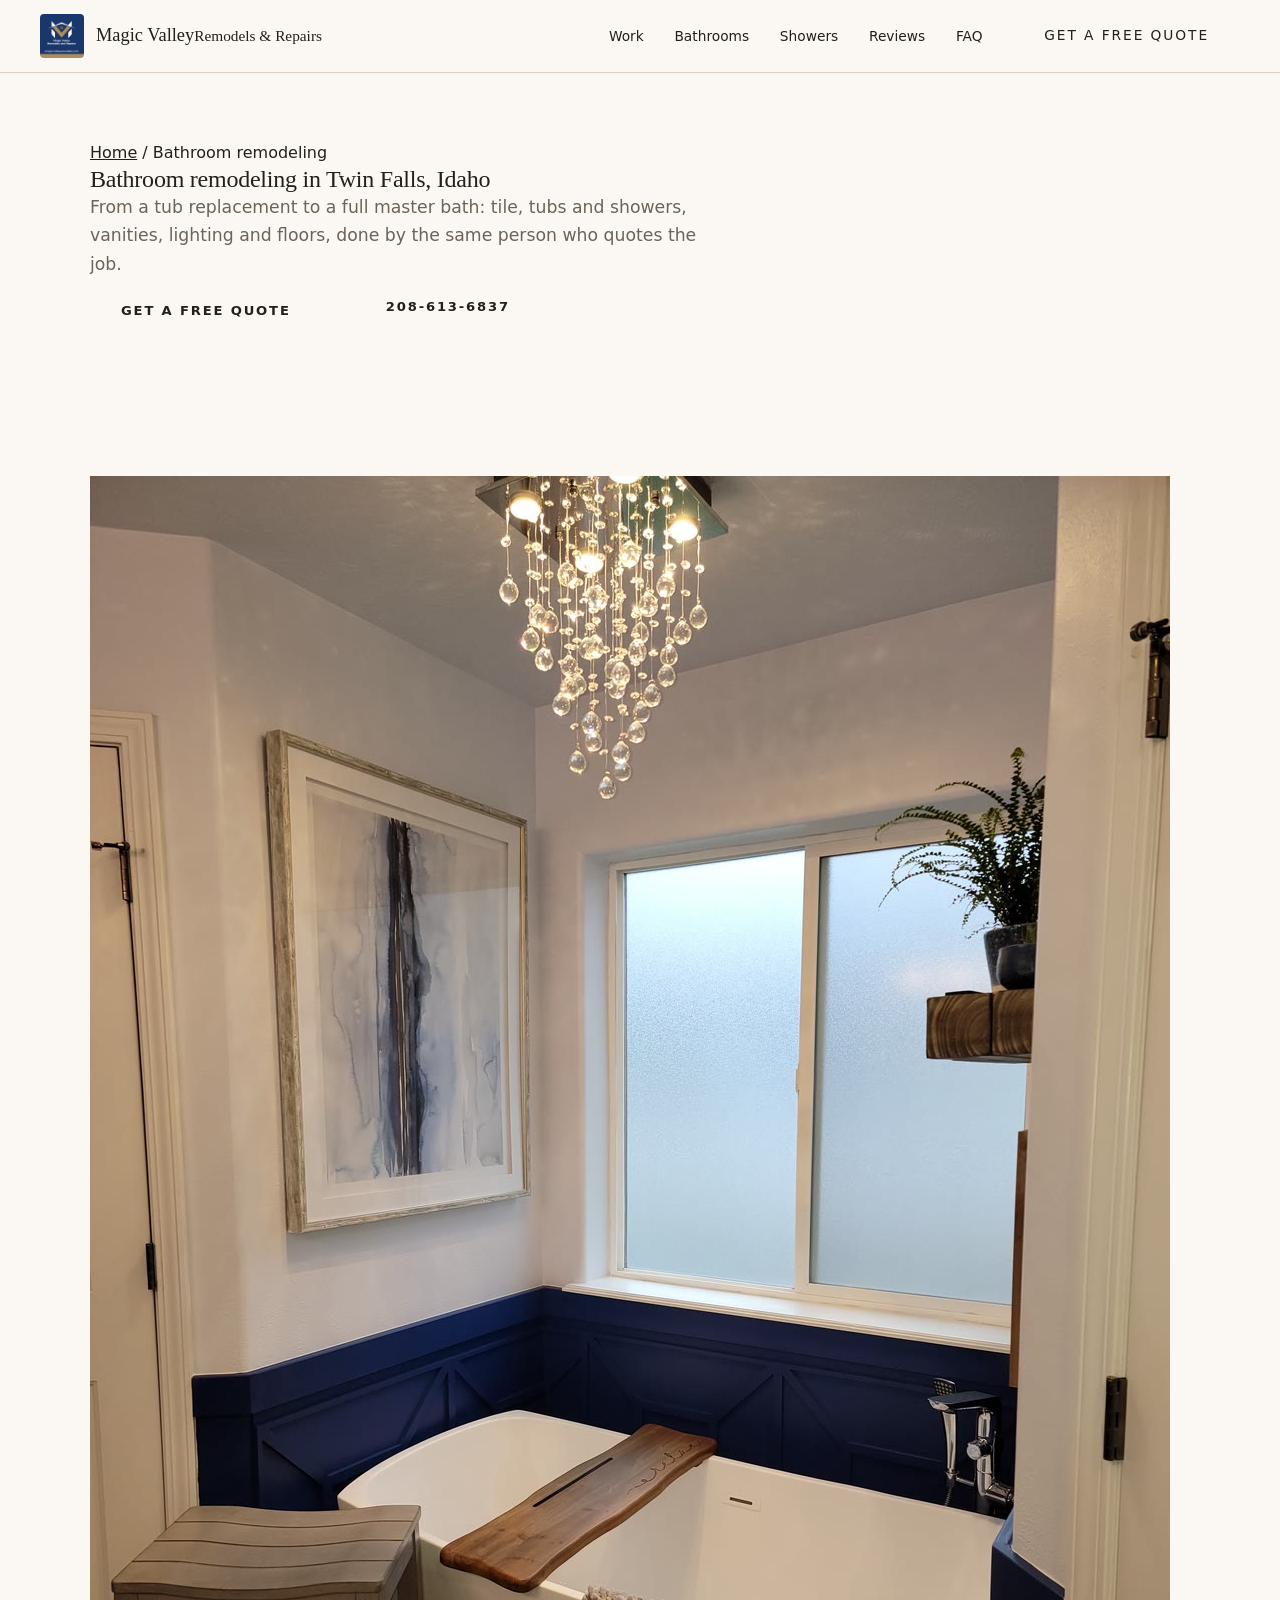
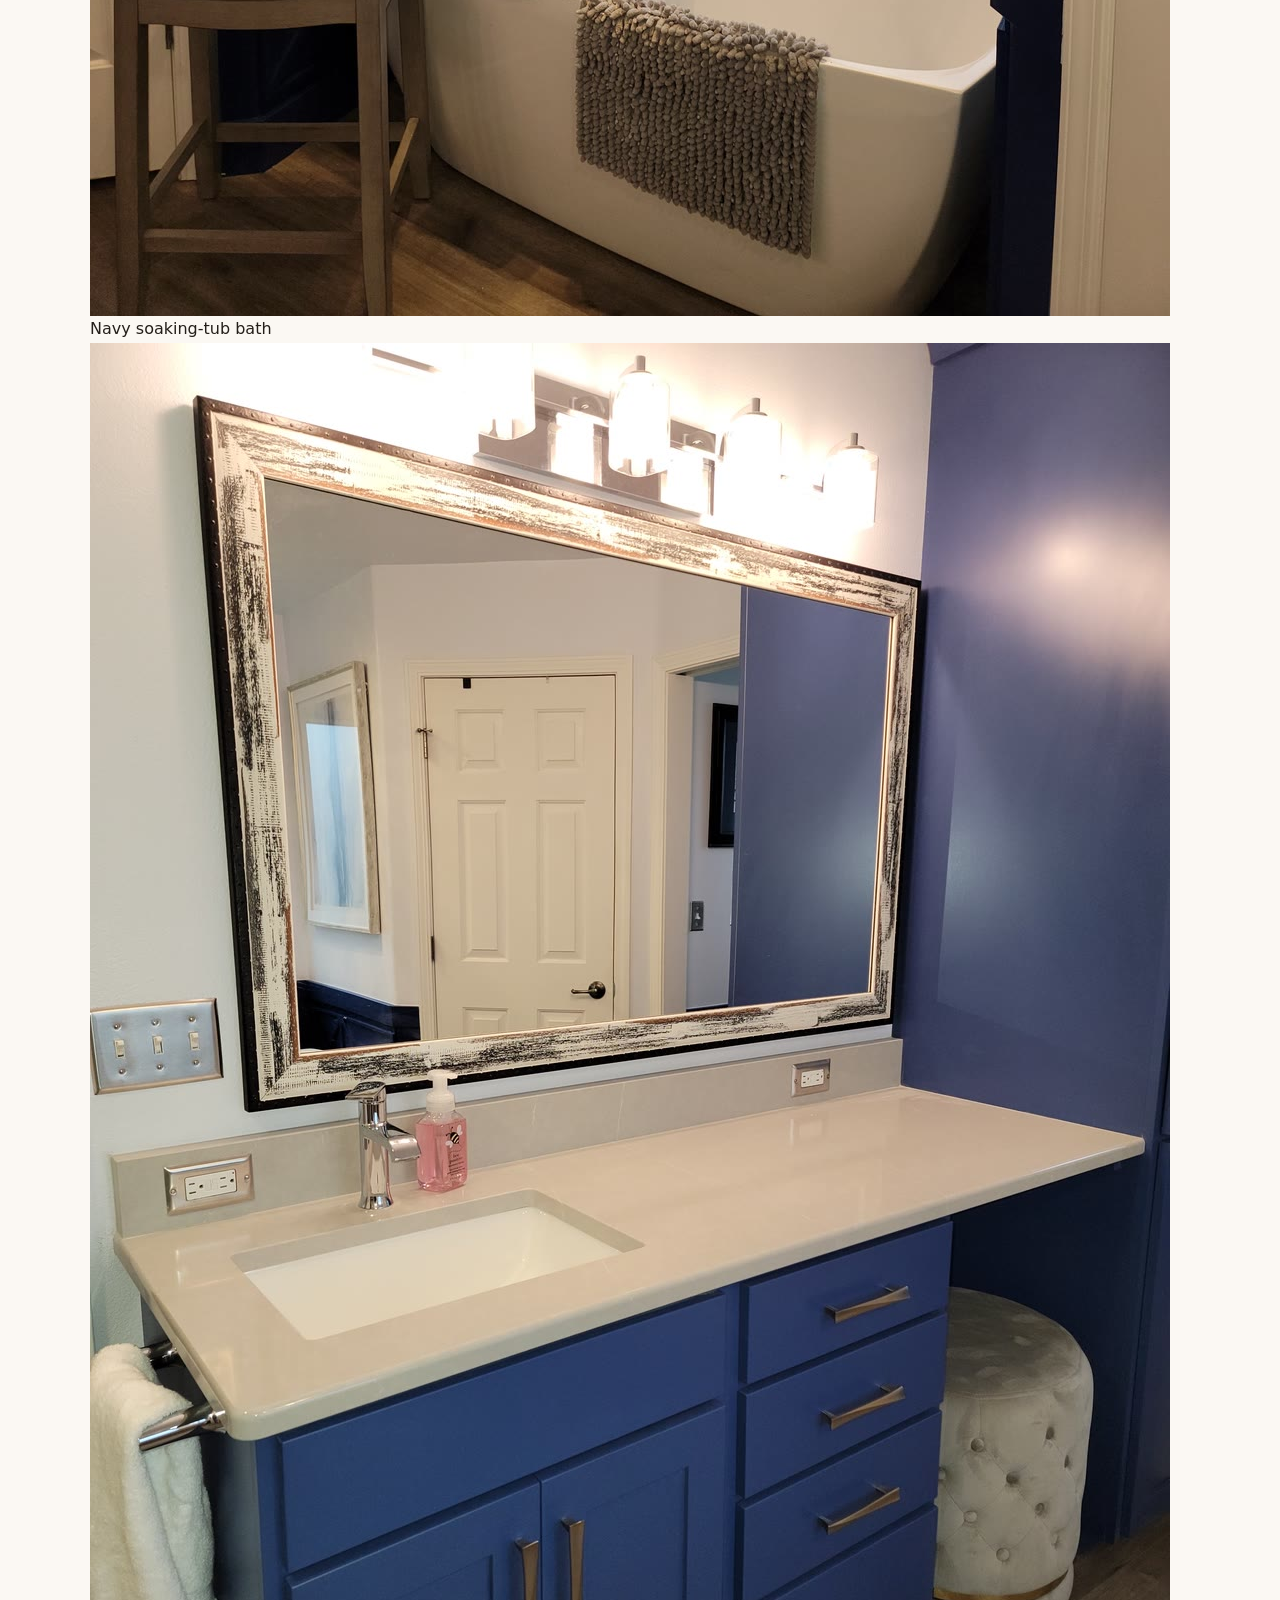
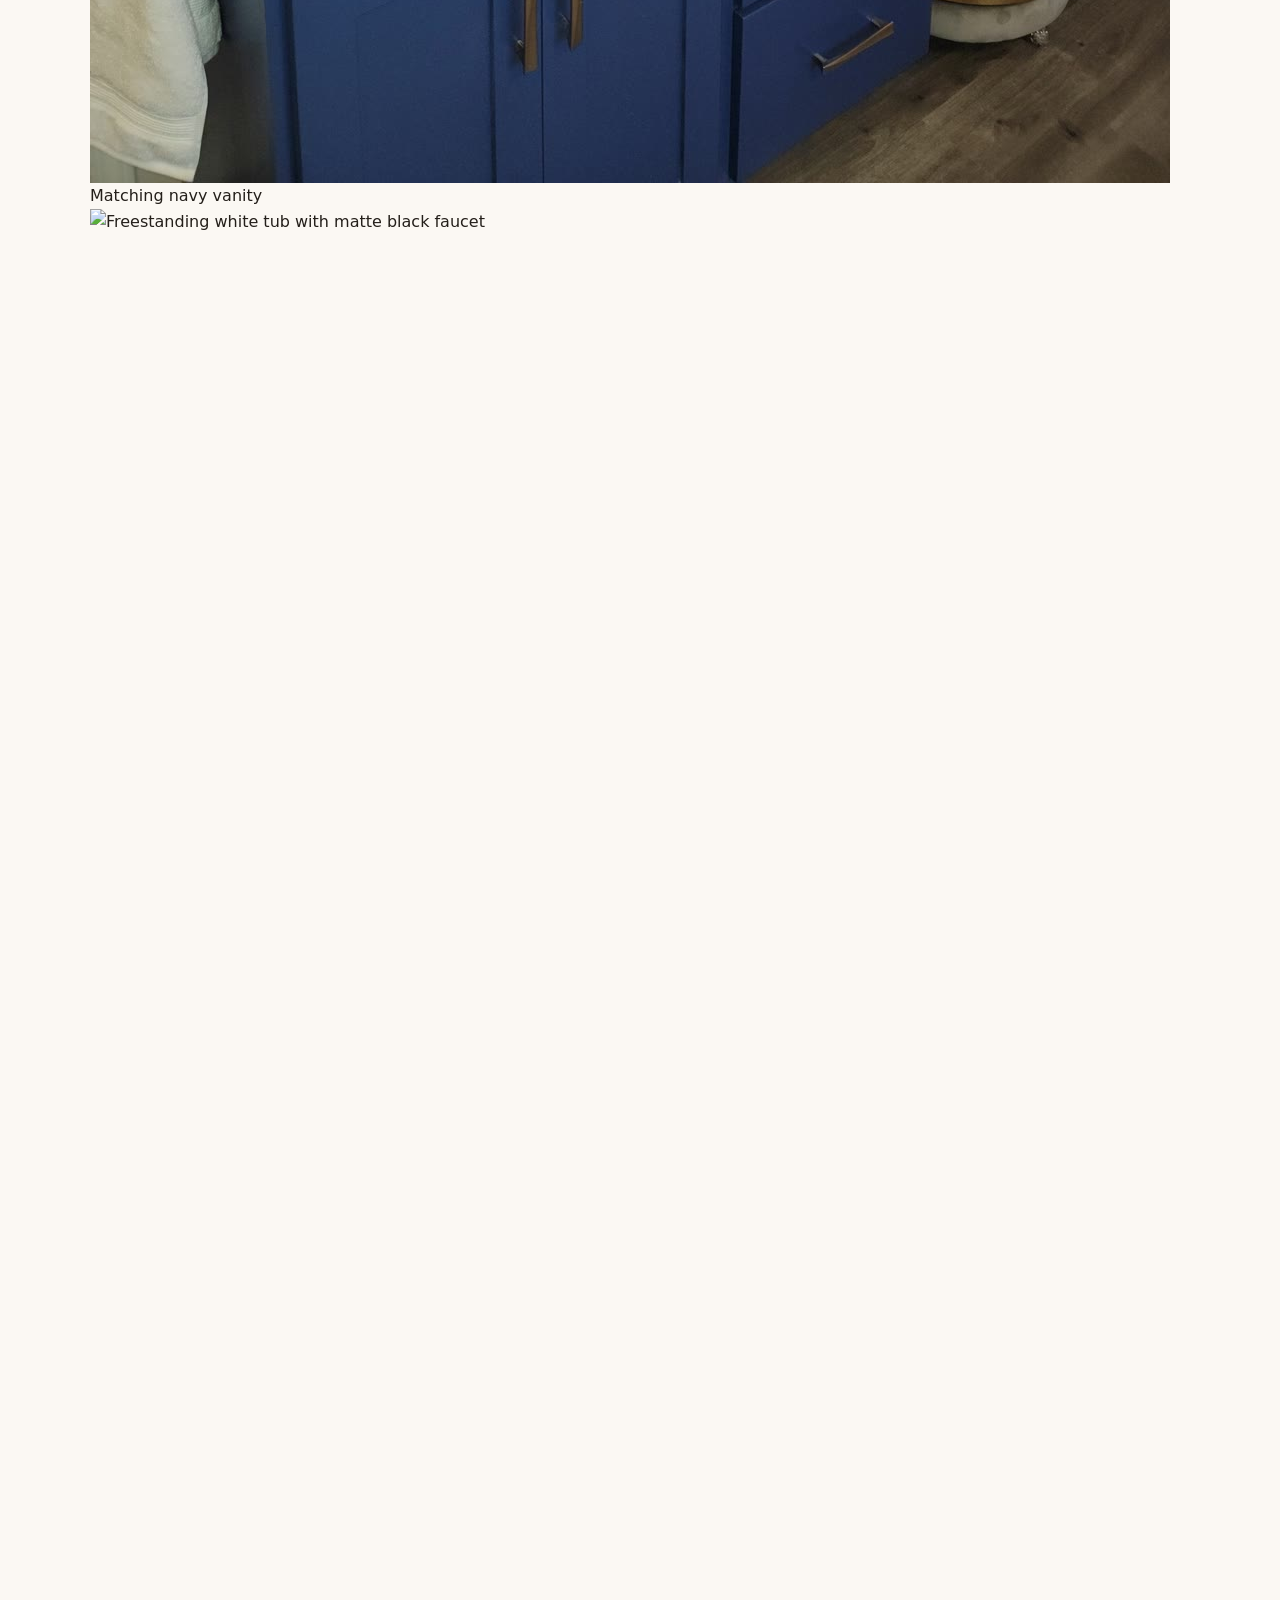
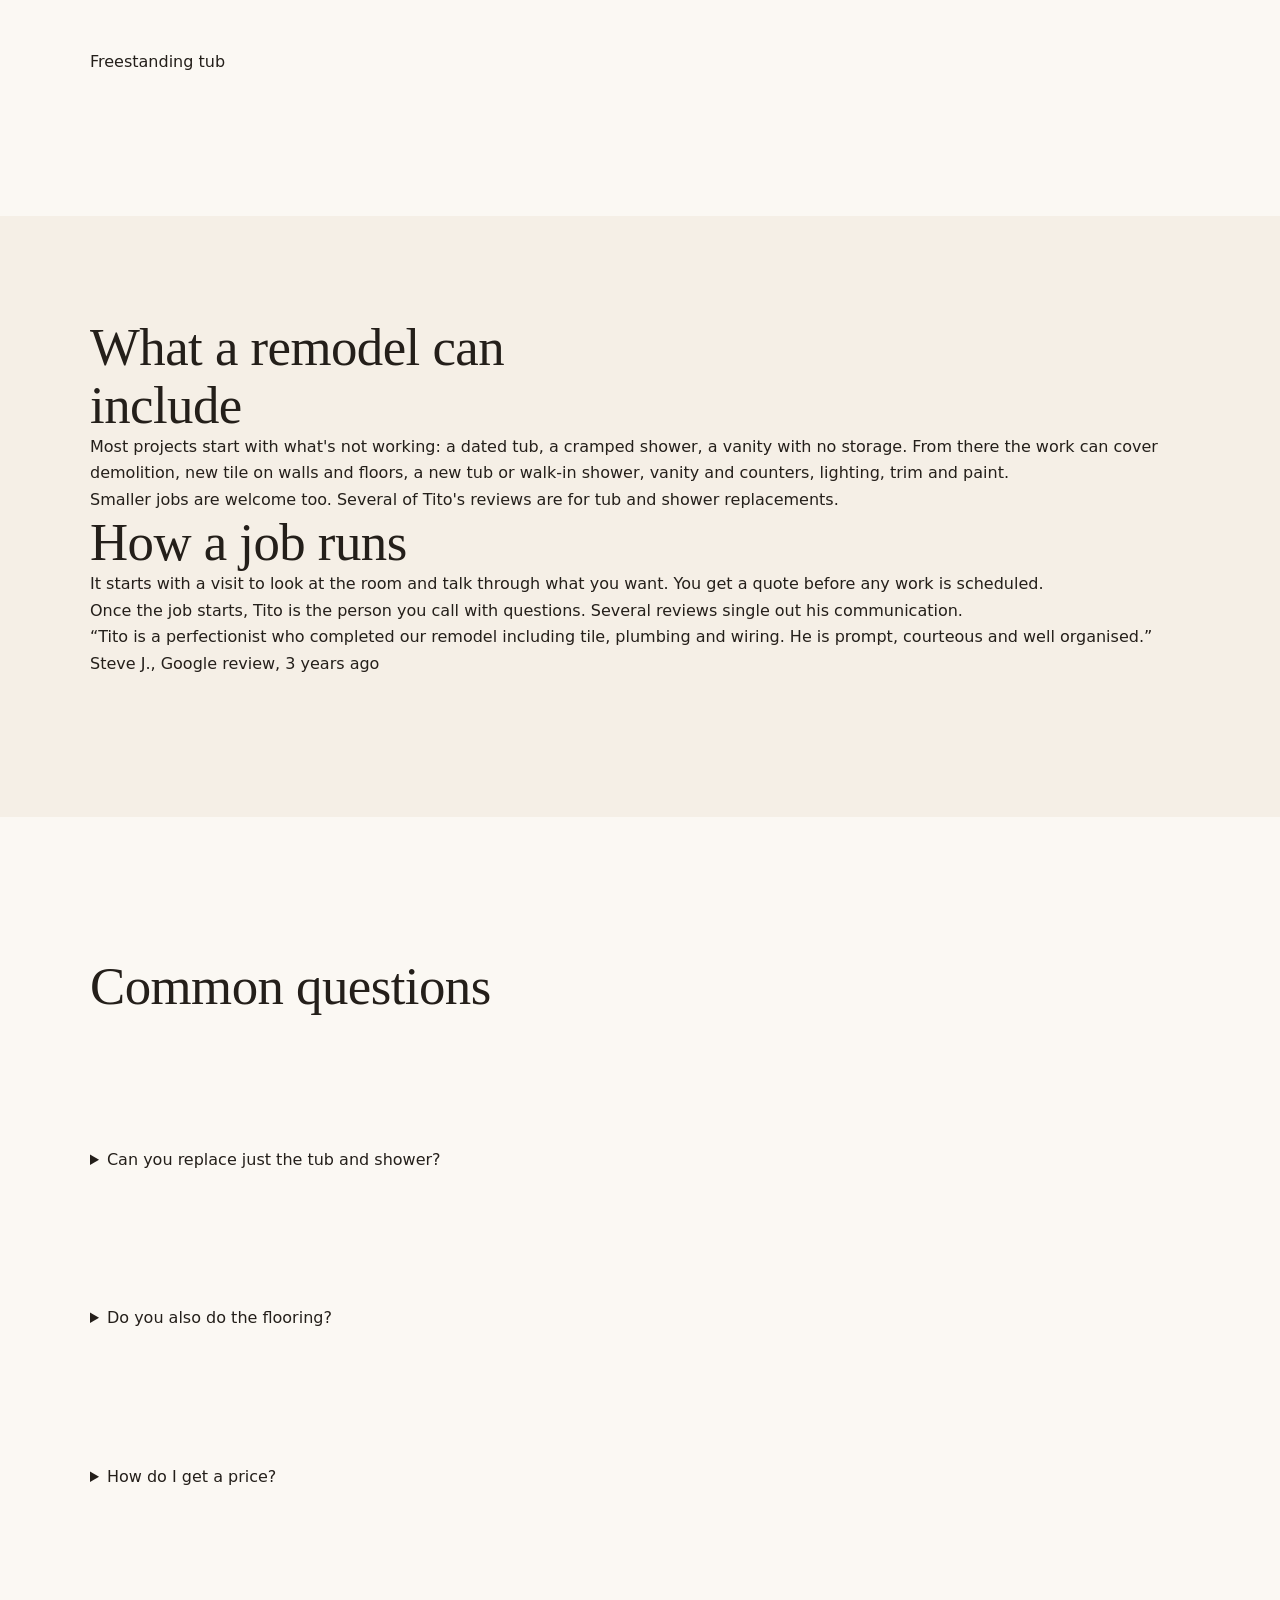
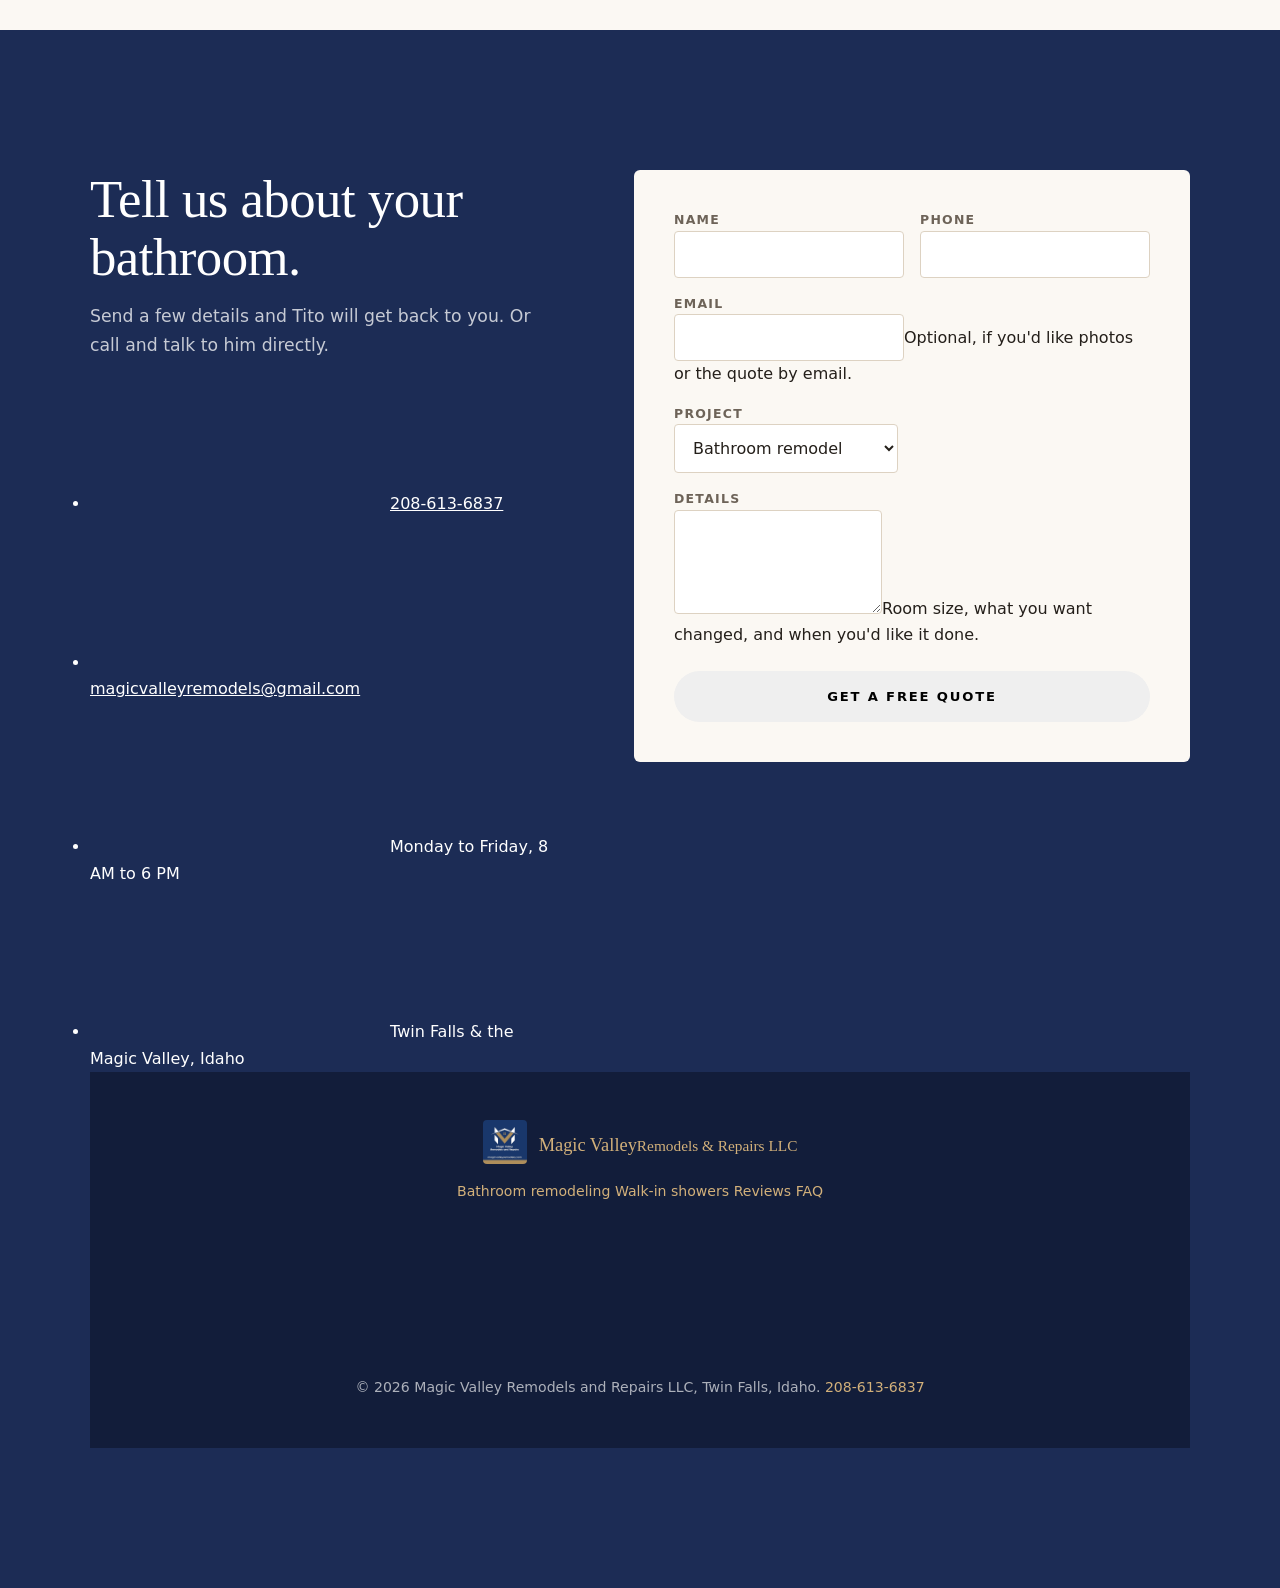
==== bathroom-remodeling/index.html @ cd4f1c37 "Redesign: Archivo type, navy palette, reviews, FAQ, service pages, local SEO: bathroom-remodeling/in" ====
<!DOCTYPE html>
<html lang="en">
<head>
  <meta charset="UTF-8">
  <meta name="viewport" content="width=device-width, initial-scale=1.0">
  <title>Bathroom Remodeling in Twin Falls, ID | Magic Valley Remodels</title>
  <meta name="description" content="Full bathroom remodels and tub-to-shower replacements in Twin Falls and the Magic Valley by Tito Herrera, remodeling since 2003. 5.0 on Google. Free quotes: 208-613-6837.">
  <link rel="canonical" href="https://gcwebdesigner1-sudo.github.io/magic-valley-remodels/bathroom-remodeling/">
  <meta property="og:type" content="website">
  <meta property="og:site_name" content="Magic Valley Remodels &amp; Repairs">
  <meta property="og:title" content="Bathroom Remodeling in Twin Falls, ID | Magic Valley Remodels">
  <meta property="og:description" content="Full bathroom remodels and tub-to-shower replacements in Twin Falls and the Magic Valley by Tito Herrera, remodeling since 2003. 5.0 on Google. Free quotes: 208-613-6837.">
  <meta property="og:image" content="https://gcwebdesigner1-sudo.github.io/magic-valley-remodels/media/card-navy-tub.jpg">
  <meta property="og:url" content="https://gcwebdesigner1-sudo.github.io/magic-valley-remodels/bathroom-remodeling/">
  <meta name="twitter:card" content="summary_large_image">
  <meta name="theme-color" content="#141c33">
  <meta name="geo.region" content="US-ID">
  <meta name="geo.placename" content="Twin Falls">
  <link rel="icon" href="../images/logo.jpg">
  <link rel="preload" href="../fonts/archivo-latin.woff2" as="font" type="font/woff2" crossorigin>
  <link rel="stylesheet" href="../styles.css">
  <script type="application/ld+json">{"@context": "https://schema.org", "@type": "Service", "name": "Bathroom remodeling", "serviceType": "Bathroom remodeling and tub replacement", "url": "https://gcwebdesigner1-sudo.github.io/magic-valley-remodels/bathroom-remodeling/", "provider": {"@id": "https://gcwebdesigner1-sudo.github.io/magic-valley-remodels/#business"}, "areaServed": [{"@type": "City", "name": "Twin Falls, Idaho"}, {"@type": "AdministrativeArea", "name": "Magic Valley, Idaho"}], "image": "https://gcwebdesigner1-sudo.github.io/magic-valley-remodels/media/card-navy-tub.jpg"}</script>
  <script type="application/ld+json">{"@context": "https://schema.org", "@type": "BreadcrumbList", "itemListElement": [{"@type": "ListItem", "position": 1, "name": "Home", "item": "https://gcwebdesigner1-sudo.github.io/magic-valley-remodels/"}, {"@type": "ListItem", "position": 2, "name": "Bathroom remodeling", "item": "https://gcwebdesigner1-sudo.github.io/magic-valley-remodels/bathroom-remodeling/"}]}</script>
  <script type="application/ld+json">{"@context": "https://schema.org", "@type": "FAQPage", "mainEntity": [{"@type": "Question", "name": "Can you replace just the tub and shower?", "acceptedAnswer": {"@type": "Answer", "text": "Yes. Tub and shower replacements are a regular job, and several of Tito's reviews are for exactly that."}}, {"@type": "Question", "name": "Do you also do the flooring?", "acceptedAnswer": {"@type": "Answer", "text": "Yes. Tile and other flooring are part of most bathroom remodels, and Tito has done bedroom flooring for customers as well."}}, {"@type": "Question", "name": "How do I get a price?", "acceptedAnswer": {"@type": "Answer", "text": "Call 208-613-6837 or send the form below. Tito will look at the room and give you a quote before anything is scheduled."}}]}</script>
</head>
<body>
  <nav class="nav solid" id="nav" aria-label="Main">
    <a class="brand" href="../" aria-label="Magic Valley Remodels and Repairs, home">
      <img src="../images/logo.jpg" alt="" width="40" height="40">
      <span>Magic Valley<small>Remodels &amp; Repairs</small></span>
    </a>
    <button class="menu-btn" aria-label="Menu" aria-expanded="false" aria-controls="menu"><svg class="icon i-open" aria-hidden="true"><use href="../icons.svg#i-list"/></svg><svg class="icon i-close" aria-hidden="true"><use href="../icons.svg#i-x"/></svg></button>
    <ul class="links" id="menu">
      <li><a href="../#work">Work</a></li>
      <li><a href="../bathroom-remodeling/">Bathrooms</a></li>
      <li><a href="../walk-in-showers/">Showers</a></li>
      <li><a href="../#reviews">Reviews</a></li>
      <li><a href="../#faq">FAQ</a></li>
      <li><a class="btn btn-accent" href="#quote">Get a Free Quote</a></li>
    </ul>
  </nav>

  <main>
  <section class="page-hero">
    <div class="wrap">
      <nav class="crumbs" aria-label="Breadcrumb"><a href="../">Home</a> / Bathroom remodeling</nav>
      <h1>Bathroom remodeling in Twin Falls, Idaho</h1>
      <p class="lead">From a tub replacement to a full master bath: tile, tubs and showers, vanities, lighting and floors, done by the same person who quotes the job.</p>
      <div class="actions">
        <a class="btn btn-accent" href="#quote">Get a Free Quote</a>
        <a class="btn btn-line" href="tel:+12086136837"><svg class="icon" aria-hidden="true"><use href="../icons.svg#i-phone"/></svg>208-613-6837</a>
      </div>
    </div>
  </section>

  <section style="padding-top:0">
    <div class="wrap">
      <div class="gallery-2">
        <figure class="tile"><img src="../media/card-navy-tub.jpg" alt="Bathroom with navy wainscoting, crystal chandelier and freestanding tub" loading="lazy" width="1080" height="1440"><figcaption>Navy soaking-tub bath</figcaption></figure>
        <figure class="tile"><img src="../media/card-vanity.jpg" alt="Navy vanity with quartz top and framed mirror" loading="lazy" width="1080" height="1440"><figcaption>Matching navy vanity</figcaption></figure>
        <figure class="tile"><img src="../media/card-tub.jpg" alt="Freestanding white tub with matte black faucet" loading="lazy" width="1080" height="1440"><figcaption>Freestanding tub</figcaption></figure>
      </div>
    </div>
  </section>

  <section class="ba" style="padding-top:clamp(64px,8vw,104px)">
    <div class="wrap">
      <div class="prose">
        <div><h2>What a remodel can include</h2><p>Most projects start with what's not working: a dated tub, a cramped shower, a vanity with no storage. From there the work can cover demolition, new tile on walls and floors, a new tub or walk-in shower, vanity and counters, lighting, trim and paint.</p><p>Smaller jobs are welcome too. Several of Tito's reviews are for tub and shower replacements.</p></div>
        <div><h2>How a job runs</h2><p>It starts with a visit to look at the room and talk through what you want. You get a quote before any work is scheduled.</p><p>Once the job starts, Tito is the person you call with questions. Several reviews single out his communication.</p></div>
      </div>
      <figure class="pull">
        <blockquote>&ldquo;Tito is a perfectionist who completed our remodel including tile, plumbing and wiring. He is prompt, courteous and well organised.&rdquo;</blockquote>
        <figcaption>Steve J., Google review, 3 years ago</figcaption>
      </figure>
    </div>
  </section>

  <section class="faq">
    <div class="wrap faq-grid">
      <div><h2>Common questions</h2></div>
      <div>
          <details>
            <summary>Can you replace just the tub and shower?<svg class="icon" aria-hidden="true"><use href="../icons.svg#i-plus"/></svg></summary>
            <p>Yes. Tub and shower replacements are a regular job, and several of Tito's reviews are for exactly that.</p>
          </details>
          <details>
            <summary>Do you also do the flooring?<svg class="icon" aria-hidden="true"><use href="../icons.svg#i-plus"/></svg></summary>
            <p>Yes. Tile and other flooring are part of most bathroom remodels, and Tito has done bedroom flooring for customers as well.</p>
          </details>
          <details>
            <summary>How do I get a price?<svg class="icon" aria-hidden="true"><use href="../icons.svg#i-plus"/></svg></summary>
            <p>Call 208-613-6837 or send the form below. Tito will look at the room and give you a quote before anything is scheduled.</p>
          </details>
      </div>
    </div>
  </section>
  </main>

  <section class="quote" id="quote">
    <div class="wrap">
      <div class="quote-grid">
        <div>
          <h2>Tell us about your bathroom.</h2>
          <p class="lead">Send a few details and Tito will get back to you. Or call and talk to him directly.</p>
          <ul class="contact">
            <li><a class="big" href="tel:+12086136837"><svg class="icon" aria-hidden="true"><use href="../icons.svg#i-phone"/></svg>208-613-6837</a></li>
            <li><a href="mailto:magicvalleyremodels@gmail.com"><svg class="icon" aria-hidden="true"><use href="../icons.svg#i-envelope-simple"/></svg>magicvalleyremodels@gmail.com</a></li>
            <li><span><svg class="icon" aria-hidden="true"><use href="../icons.svg#i-clock"/></svg>Monday to Friday, 8 AM to 6 PM</span></li>
            <li><span><svg class="icon" aria-hidden="true"><use href="../icons.svg#i-map-pin"/></svg>Twin Falls &amp; the Magic Valley, Idaho</span></li>
          </ul>
        </div>
        <form class="form" action="https://formsubmit.co/magicvalleyremodels@gmail.com" method="POST">
          <input type="hidden" name="_subject" value="New quote request from the website">
          <input type="hidden" name="_template" value="table">
          <input type="text" name="_honey" class="hp" tabindex="-1" autocomplete="off" aria-hidden="true">
          <div class="row">
            <div class="field"><label for="f-name">Name</label><input id="f-name" name="Name" autocomplete="name" required></div>
            <div class="field"><label for="f-phone">Phone</label><input id="f-phone" name="Phone" type="tel" autocomplete="tel" required></div>
          </div>
          <div class="field"><label for="f-email">Email</label><input id="f-email" name="email" type="email" autocomplete="email"><span class="hint">Optional, if you'd like photos or the quote by email.</span></div>
          <div class="field"><label for="f-project">Project</label>
            <select id="f-project" name="Project">
              <option>Bathroom remodel</option>
              <option>Walk-in shower or tile</option>
              <option>Tub replacement</option>
              <option>Kitchen</option>
              <option>Flooring</option>
              <option>Repair or other</option>
            </select>
          </div>
          <div class="field"><label for="f-details">Details</label><textarea id="f-details" name="Details" rows="4"></textarea><span class="hint">Room size, what you want changed, and when you'd like it done.</span></div>
          <button class="btn btn-accent" type="submit">Get a Free Quote</button>
        </form>
      </div>
      <footer class="footer">
        <a class="brand" href="../"><img src="../images/logo.jpg" alt="" width="36" height="36"><span>Magic Valley<small>Remodels &amp; Repairs LLC</small></span></a>
        <nav aria-label="Footer">
          <a href="../bathroom-remodeling/">Bathroom remodeling</a>
          <a href="../walk-in-showers/">Walk-in showers</a>
          <a href="../#reviews">Reviews</a>
          <a href="../#faq">FAQ</a>
        </nav>
        <div class="socials">
          <a href="https://www.instagram.com/magic_valley_remodels/" target="_blank" rel="noopener" aria-label="Instagram"><svg class="icon" aria-hidden="true"><use href="../icons.svg#i-instagram-logo"/></svg></a>
          <a href="https://www.facebook.com/profile.php?id=61565635922959" target="_blank" rel="noopener" aria-label="Facebook"><svg class="icon" aria-hidden="true"><use href="../icons.svg#i-facebook-logo"/></svg></a>
          <a href="https://www.google.com/maps?cid=8080386999738490906" target="_blank" rel="noopener" aria-label="Google reviews"><svg class="icon" aria-hidden="true"><use href="../icons.svg#i-google-logo"/></svg></a>
        </div>
        <p>&copy; <span id="year">2026</span> Magic Valley Remodels and Repairs LLC, Twin Falls, Idaho. <a href="tel:+12086136837">208-613-6837</a></p>
      </footer>
    </div>
  </section>

  <script src="../main.js" defer></script>
</body>
</html>
---- styles.css ----
:root {
  --paper: #fbf8f3;
  --cream: #f5efe6;
  --stone: #e8dfd2;
  --line: #ddd2c2;
  --ink: #241f1a;
  --muted: #6d6358;
  --navy: #1c2c55;
  --navy-deep: #121d3a;
  --brass: #a8824b;
  --brass-light: #d2b07a;
  --radius: 6px;
  --ease: cubic-bezier(.22, .7, .2, 1);
  --serif: "Fraunces", Georgia, serif;
  --sans: "Manrope", system-ui, sans-serif;
}
* { box-sizing: border-box; margin: 0; padding: 0; }
html { scroll-behavior: smooth; }
body { font-family: var(--sans); color: var(--ink); background: var(--paper); line-height: 1.65; -webkit-font-smoothing: antialiased; }
img, video { display: block; max-width: 100%; }
a { color: inherit; }
h1, h2, h3 { font-family: var(--serif); font-weight: 400; line-height: 1.1; letter-spacing: -.01em; }
h2 { font-size: clamp(2rem, 4.4vw, 3.3rem); max-width: 18ch; }
h3 { font-size: 1.3rem; font-weight: 600; }
.wrap { max-width: 1180px; margin: 0 auto; padding: 0 clamp(16px, 4vw, 40px); }
.eyebrow { font-size: .75rem; font-weight: 700; letter-spacing: .22em; text-transform: uppercase; color: var(--brass); margin-bottom: 16px; }
.eyebrow-light { color: var(--brass-light); }
.lead { color: var(--muted); font-size: 1.08rem; max-width: 56ch; }
.lead + .lead { margin-top: 14px; }
section { padding: clamp(80px, 11vw, 140px) 0; }
section[id] { scroll-margin-top: 64px; }
.section-head { margin-bottom: clamp(40px, 6vw, 64px); }
.section-head .lead { margin-top: 16px; }

/* ---------- Buttons ---------- */
.btn {
  display: inline-flex; align-items: center; gap: 10px; justify-content: center;
  font: 700 .82rem/1 var(--sans); letter-spacing: .14em; text-transform: uppercase; text-decoration: none;
  padding: 18px 30px; border-radius: 999px; border: 1.5px solid transparent; cursor: pointer;
  transition: background .3s var(--ease), color .3s var(--ease), border-color .3s var(--ease), transform .3s var(--ease);
}
.btn:hover { transform: translateY(-2px); }
.btn svg { width: 18px; height: 18px; fill: currentColor; }
.btn-brass { background: var(--brass); color: #fff; }
.btn-brass:hover { background: #8f6c3b; }
.btn-ghost { color: #fff; border-color: rgba(255,255,255,.7); font-size: 1rem; letter-spacing: .06em; }
.btn-ghost:hover { background: #fff; color: var(--ink); }
.btn-navy { background: var(--navy); color: #fff; }
.btn-navy:hover { background: var(--navy-deep); }
:focus-visible { outline: 2px solid var(--brass); outline-offset: 3px; }

/* ---------- Nav ---------- */
.nav {
  position: fixed; inset: 0 0 auto; z-index: 40; height: 72px;
  display: flex; align-items: center; justify-content: space-between;
  padding: 0 clamp(16px, 4vw, 40px); color: #fff;
  transition: background .4s var(--ease), color .4s var(--ease), box-shadow .4s var(--ease);
}
.nav.solid { background: rgba(251,248,243,.94); color: var(--ink); box-shadow: 0 1px 0 var(--line); backdrop-filter: blur(8px); -webkit-backdrop-filter: blur(8px); }
.brand { display: flex; align-items: center; gap: 12px; text-decoration: none; }
.brand img { width: 44px; height: 44px; border-radius: 4px; object-fit: cover; }
.brand span { font-family: var(--serif); font-size: 1.15rem; line-height: 1.05; }
.brand em { display: block; font-family: var(--sans); font-style: normal; font-size: .62rem; letter-spacing: .2em; text-transform: uppercase; opacity: .8; }
.links { list-style: none; display: flex; align-items: center; gap: clamp(16px, 2.4vw, 34px); }
.links a { text-decoration: none; font-size: .86rem; font-weight: 500; }
.links a:not(.nav-cta) { position: relative; }
.links a:not(.nav-cta)::after { content: ""; position: absolute; left: 0; right: 0; bottom: -4px; height: 1px; background: currentColor; transform: scaleX(0); transform-origin: left; transition: transform .35s var(--ease); }
.links a:not(.nav-cta):hover::after { transform: scaleX(1); }
.nav-cta { padding: 11px 20px; border-radius: 999px; background: var(--brass); color: #fff; font-weight: 700 !important; }
.menu-btn { display: none; width: 44px; height: 44px; background: none; border: 0; cursor: pointer; position: relative; color: inherit; }
.menu-btn span { position: absolute; left: 11px; right: 11px; height: 1.5px; background: currentColor; transition: transform .3s var(--ease), top .3s var(--ease); }
.menu-btn span:first-child { top: 17px; } .menu-btn span:last-child { top: 26px; }
.menu-btn[aria-expanded="true"] span:first-child { top: 21px; transform: rotate(45deg); }
.menu-btn[aria-expanded="true"] span:last-child { top: 21px; transform: rotate(-45deg); }

@media (max-width: 820px) {
  .menu-btn { display: block; }
  .brand em { display: none; }
  .links {
    position: fixed; top: 72px; left: 0; right: 0; flex-direction: column; align-items: stretch; gap: 0;
    background: var(--paper); color: var(--ink); padding: 8px 16px 20px; box-shadow: 0 12px 24px rgba(0,0,0,.08);
    opacity: 0; visibility: hidden; transform: translateY(-8px); transition: opacity .3s, transform .3s, visibility .3s;
  }
  .links.open { opacity: 1; visibility: visible; transform: none; }
  .links li a { display: block; padding: 14px 4px; border-bottom: 1px solid var(--line); font-size: 1rem; }
  .links .nav-cta { margin-top: 14px; text-align: center; border: 0; }
}

/* ---------- Hero ---------- */
.hero { position: relative; height: 100vh; height: 100svh; min-height: 560px; overflow: hidden; color: #fff; display: grid; place-items: center; text-align: center; background: #2a2119; }
.hero-media { position: absolute; inset: 0; transform: scale(calc(1 + var(--p, 0) * .08)); }
.hero-media video { width: 100%; height: 100%; object-fit: cover; animation: settle 2.4s var(--ease) both; }
@keyframes settle { from { transform: scale(1.14); } }
.hero-shade {
  position: absolute; inset: 0; pointer-events: none;
  background:
    linear-gradient(180deg, rgba(25,18,12,.6) 0%, rgba(25,18,12,.38) 35%, rgba(25,18,12,.5) 70%, rgba(25,18,12,.82) 100%),
    rgba(25,18,12, calc(.18 + var(--p, 0) * .5));
}
.hero-inner { position: relative; padding: 90px 16px 40px; transform: translateY(calc(var(--p, 0) * -60px)); opacity: calc(1 - var(--p, 0) * 1.3); }
.hero h1 { font-size: clamp(4rem, 15vw, 11.5rem); line-height: .9; font-weight: 400; letter-spacing: -.02em; text-shadow: 0 4px 40px rgba(0,0,0,.35); }
.hero h1 .line { display: block; overflow: hidden; padding-bottom: .06em; }
.hero h1 .line > span { display: inline-block; animation: rise 1.4s var(--ease) both; }
.hero h1 .line:nth-child(2) > span { animation-delay: .15s; font-style: italic; }
.hero-sub { margin-top: 18px; font-size: .82rem; font-weight: 700; letter-spacing: .4em; text-transform: uppercase; color: var(--brass-light); animation: fade 1.2s .7s var(--ease) both; }
.hero-ctas { margin-top: 40px; display: flex; gap: 14px; justify-content: center; flex-wrap: wrap; animation: fade 1.2s .95s var(--ease) both; }
@keyframes rise { from { transform: translateY(105%); } }
@keyframes fade { from { opacity: 0; transform: translateY(14px); } }
.scroll-hint { position: absolute; bottom: 28px; left: 50%; width: 1px; height: 56px; background: rgba(255,255,255,.3); overflow: hidden; }
.scroll-hint span { position: absolute; left: 0; top: -40%; width: 1px; height: 40%; background: #fff; animation: drip 2.4s ease-in-out infinite; }
@keyframes drip { to { top: 110%; } }

/* ---------- Intro ---------- */
.intro { background: var(--paper); }
.intro-grid { display: grid; grid-template-columns: 1.1fr 1fr; gap: clamp(32px, 6vw, 90px); align-items: end; }
.facts { list-style: none; display: grid; grid-template-columns: repeat(3, 1fr); gap: 20px; margin-top: 40px; padding-top: 28px; border-top: 1px solid var(--line); }
.facts strong { display: block; font-family: var(--serif); font-size: 1.45rem; font-weight: 600; color: var(--navy); line-height: 1.15; }
.facts span { font-size: .85rem; color: var(--muted); }

/* ---------- Before & after ---------- */
.ba { background: var(--cream); }
.ba-feature { display: grid; grid-template-columns: minmax(0, 1fr) minmax(0, .85fr); gap: clamp(32px, 6vw, 80px); align-items: center; }
.ba-copy p { color: var(--muted); margin-top: 12px; max-width: 46ch; }
.spec { list-style: none; margin-top: 24px; border-top: 1px solid var(--line); }
.spec li { padding: 12px 0; border-bottom: 1px solid var(--line); font-size: .95rem; }
.ba-feature + .ba-feature { margin-top: clamp(56px, 8vw, 110px); }
.ba-flip .compare { order: 2; }
.ba-pair { display: grid; grid-template-columns: .75fr 1fr; gap: clamp(20px, 3vw, 36px); margin-top: clamp(40px, 6vw, 72px); align-items: start; }

.compare { position: relative; overflow: hidden; border-radius: var(--radius); background: var(--stone); user-select: none; touch-action: pan-y; --pos: 100%; }
.compare > img, .compare .after img { width: 100%; height: 100%; object-fit: cover; }
.compare-lg { aspect-ratio: 720 / 958; }
.ba-pair .compare { aspect-ratio: 3 / 4; }
.ba-pair .compare-wide { aspect-ratio: 720 / 656; }
.compare .after { position: absolute; inset: 0; clip-path: inset(0 0 0 var(--pos)); }
.compare .handle {
  position: absolute; top: 0; bottom: 0; left: var(--pos); width: 44px; margin-left: -22px;
  background: none; border: 0; cursor: ew-resize; display: flex; justify-content: center;
}
.compare .handle::before { content: ""; position: absolute; top: 0; bottom: 0; left: 50%; width: 2px; margin-left: -1px; background: #fff; box-shadow: 0 0 8px rgba(0,0,0,.3); }
.compare .handle span { position: relative; align-self: center; width: 44px; height: 44px; border-radius: 50%; background: #fff; box-shadow: 0 4px 14px rgba(0,0,0,.25); }
.compare .handle span::before, .compare .handle span::after { content: ""; position: absolute; top: 50%; width: 7px; height: 7px; border: solid var(--ink); border-width: 0 0 1.5px 1.5px; }
.compare .handle span::before { left: 12px; transform: translateY(-50%) rotate(45deg); }
.compare .handle span::after { right: 12px; transform: translateY(-50%) rotate(-135deg); }
.tag { position: absolute; top: 14px; padding: 6px 12px; border-radius: 999px; font-size: .7rem; font-weight: 700; letter-spacing: .16em; text-transform: uppercase; background: rgba(36,31,26,.72); color: #fff; pointer-events: none; }
.tag-before { left: 14px; } .tag-after { right: 14px; background: var(--brass); }
.compare figcaption { position: absolute; left: 14px; bottom: 14px; font-family: var(--serif); font-size: 1.15rem; color: #fff; text-shadow: 0 1px 10px rgba(0,0,0,.5); pointer-events: none; }

/* ---------- Work ---------- */
.work { background: var(--paper); }
.work-grid { display: grid; grid-template-columns: repeat(3, 1fr); gap: clamp(20px, 3vw, 36px) clamp(16px, 2.4vw, 28px); }
.clip-media { aspect-ratio: 3 / 4; overflow: hidden; border-radius: var(--radius); background: var(--stone); }
.clip-media video, .clip-media img { width: 100%; height: 100%; object-fit: cover; transition: transform 1.2s var(--ease); }
.clip:hover .clip-media video, .clip:hover .clip-media img { transform: scale(1.04); }
.clip h3 { margin-top: 18px; }
.clip p { color: var(--muted); font-size: .95rem; margin-top: 6px; }
.more { margin-top: 48px; text-align: center; }
.more a { font-weight: 700; color: var(--navy); text-decoration: none; border-bottom: 1px solid var(--brass); padding-bottom: 3px; }

/* ---------- Services ---------- */
.services { background: var(--stone); }
.services-grid { display: grid; grid-template-columns: 1.4fr .8fr; gap: clamp(32px, 6vw, 80px); align-items: start; }
.svc-list { list-style: none; margin-top: 36px; border-top: 1px solid rgba(36,31,26,.15); }
.svc-list li { display: grid; grid-template-columns: 1fr 1.2fr; gap: 16px; padding: 22px 0; border-bottom: 1px solid rgba(36,31,26,.15); }
.svc-list strong { font-family: var(--serif); font-size: 1.25rem; font-weight: 600; }
.svc-list span { color: var(--muted); }
.svc-side { background: var(--paper); padding: 36px; border-radius: var(--radius); }
.svc-side ul { list-style: none; margin: 16px 0 28px; }
.svc-side li { padding: 10px 0; border-bottom: 1px solid var(--line); }

/* ---------- About ---------- */
.about { background: var(--paper); }
.about-grid { display: grid; grid-template-columns: .8fr 1fr; gap: clamp(32px, 6vw, 90px); align-items: center; }
.about-grid img { border-radius: var(--radius); aspect-ratio: 3 / 4; object-fit: cover; width: 100%; }
.about h2 { margin-bottom: 20px; }

/* ---------- Quote ---------- */
.quote { background: var(--navy); color: #fff; }
.quote .lead { color: rgba(255,255,255,.75); margin-top: 16px; }
.quote-grid { display: grid; grid-template-columns: 1fr 1fr; gap: clamp(32px, 6vw, 90px); align-items: start; }
.phone-big { display: inline-block; margin-top: 32px; font-family: var(--serif); font-size: clamp(2rem, 4vw, 2.8rem); text-decoration: none; border-bottom: 1px solid var(--brass-light); line-height: 1.2; }
.phone-big:hover { color: var(--brass-light); }
.mail { display: block; margin-top: 18px; color: rgba(255,255,255,.85); }
.area { margin-top: 8px; color: rgba(255,255,255,.6); font-size: .9rem; }
.form { background: var(--paper); color: var(--ink); padding: clamp(24px, 4vw, 40px); border-radius: var(--radius); display: grid; gap: 16px; }
.form .row { display: grid; grid-template-columns: 1fr 1fr; gap: 16px; }
.form label { display: grid; gap: 6px; font-size: .78rem; font-weight: 700; letter-spacing: .1em; text-transform: uppercase; color: var(--muted); }
.form input, .form select, .form textarea {
  font: 400 1rem var(--sans); color: var(--ink); text-transform: none; letter-spacing: 0;
  padding: 13px 14px; border: 1px solid var(--line); border-radius: 4px; background: #fff; transition: border-color .2s;
}
.form input:focus, .form select:focus, .form textarea:focus { outline: none; border-color: var(--brass); }
.form .btn { margin-top: 6px; }
.hp { position: absolute; left: -9999px; }

.footer { background: var(--navy-deep); color: rgba(255,255,255,.65); text-align: center; padding: 48px 16px; font-size: .88rem; display: grid; justify-items: center; gap: 8px; }
.footer img { border-radius: 4px; margin-bottom: 8px; }
.footer a { color: var(--brass-light); text-decoration: none; }

/* ---------- Scroll reveal (reversible) ---------- */
.reveal { opacity: 0; transform: translateY(36px); transition: opacity 1.1s var(--ease), transform 1.1s var(--ease); }
.reveal.in { opacity: 1; transform: none; }
.work-grid .clip:nth-child(3n+2) { transition-delay: .12s; }
.work-grid .clip:nth-child(3n+3) { transition-delay: .24s; }

/* ---------- Responsive ---------- */
@media (max-width: 900px) {
  .intro-grid, .ba-feature, .services-grid, .about-grid, .quote-grid { grid-template-columns: 1fr; }
  .work-grid { grid-template-columns: repeat(2, 1fr); }
  .ba-feature .compare-lg { max-width: 520px; }
  .ba-flip .compare { order: 0; }
}
@media (max-width: 560px) {
  .work-grid, .ba-pair { grid-template-columns: 1fr; }
  .facts { grid-template-columns: 1fr; gap: 14px; }
  .svc-list li { grid-template-columns: 1fr; gap: 4px; }
  .form .row { grid-template-columns: 1fr; }
  .hero-sub { letter-spacing: .28em; }
  .btn { padding: 16px 24px; }
}

@media (prefers-reduced-motion: reduce) {
  html { scroll-behavior: auto; }
  *, *::before, *::after { animation: none !important; transition: none !important; }
  .reveal { opacity: 1; transform: none; }
  .hero-media, .hero-inner { transform: none !important; opacity: 1 !important; }
}
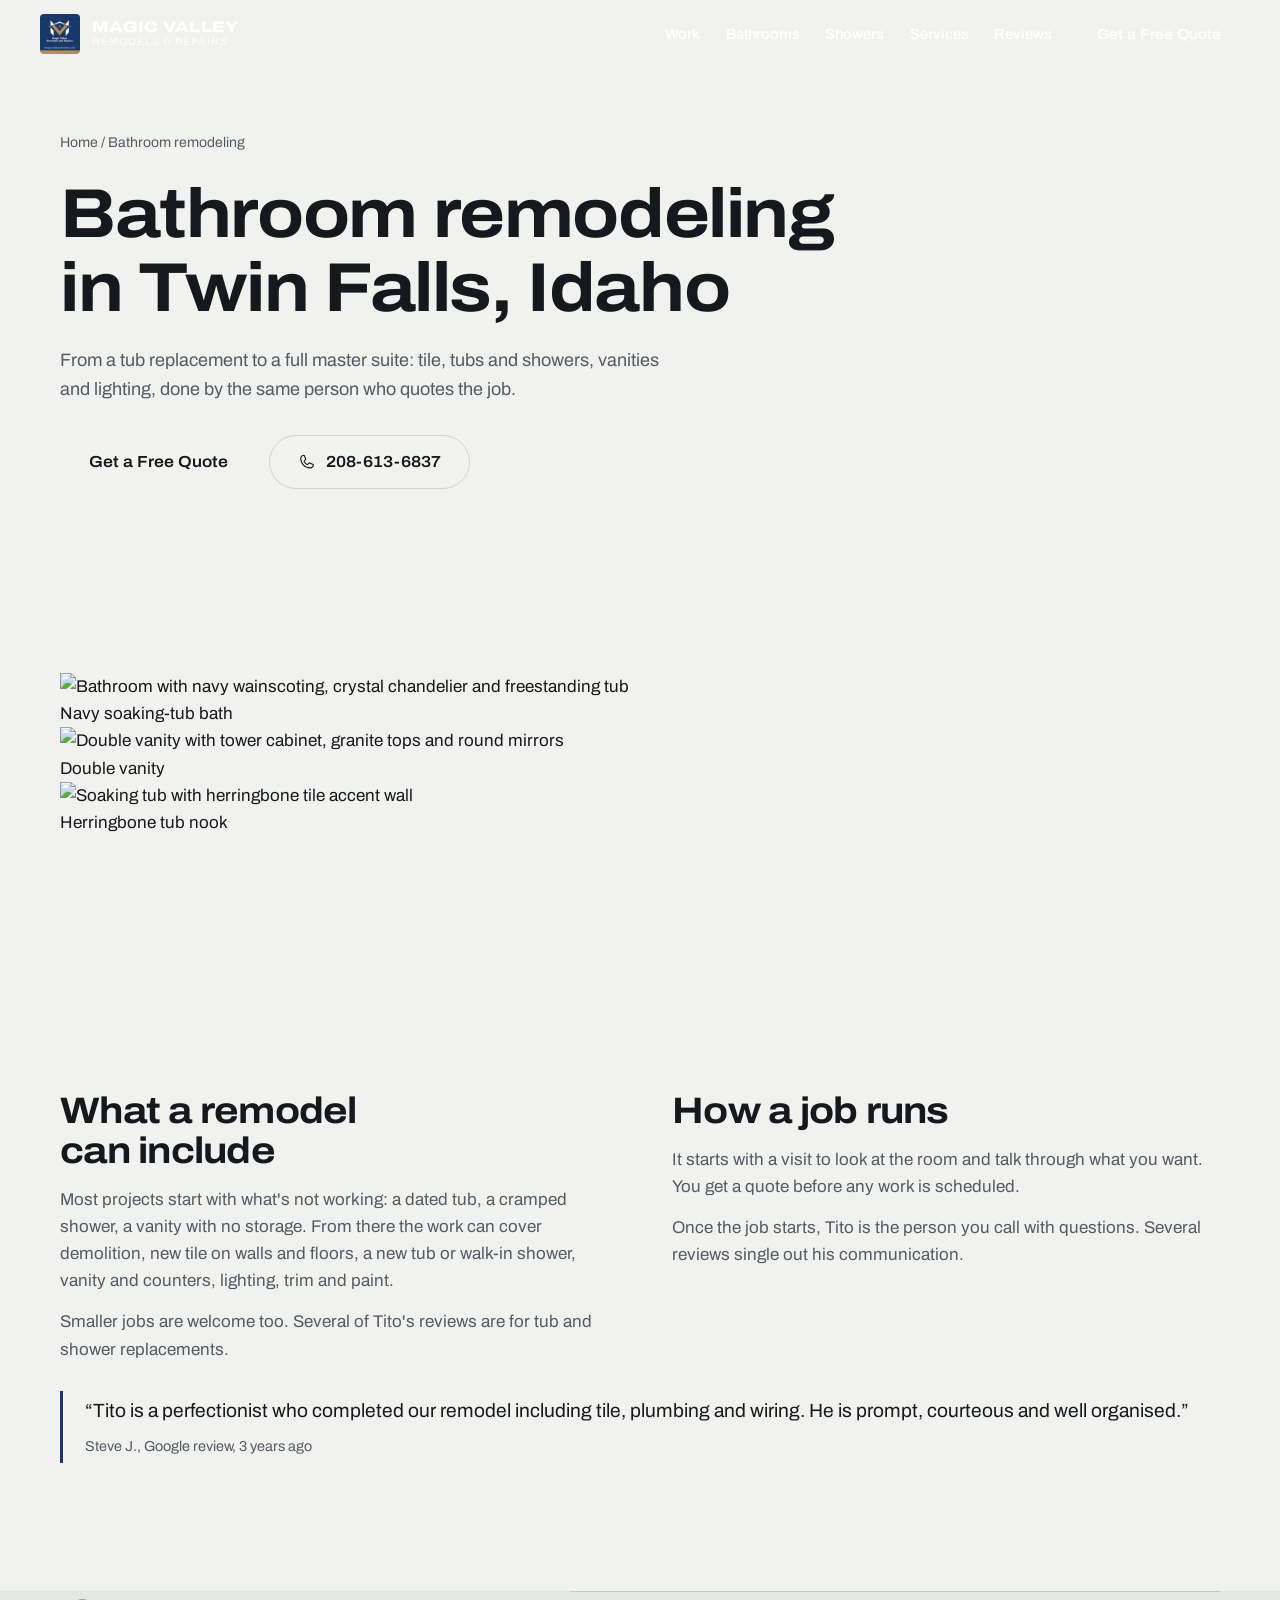
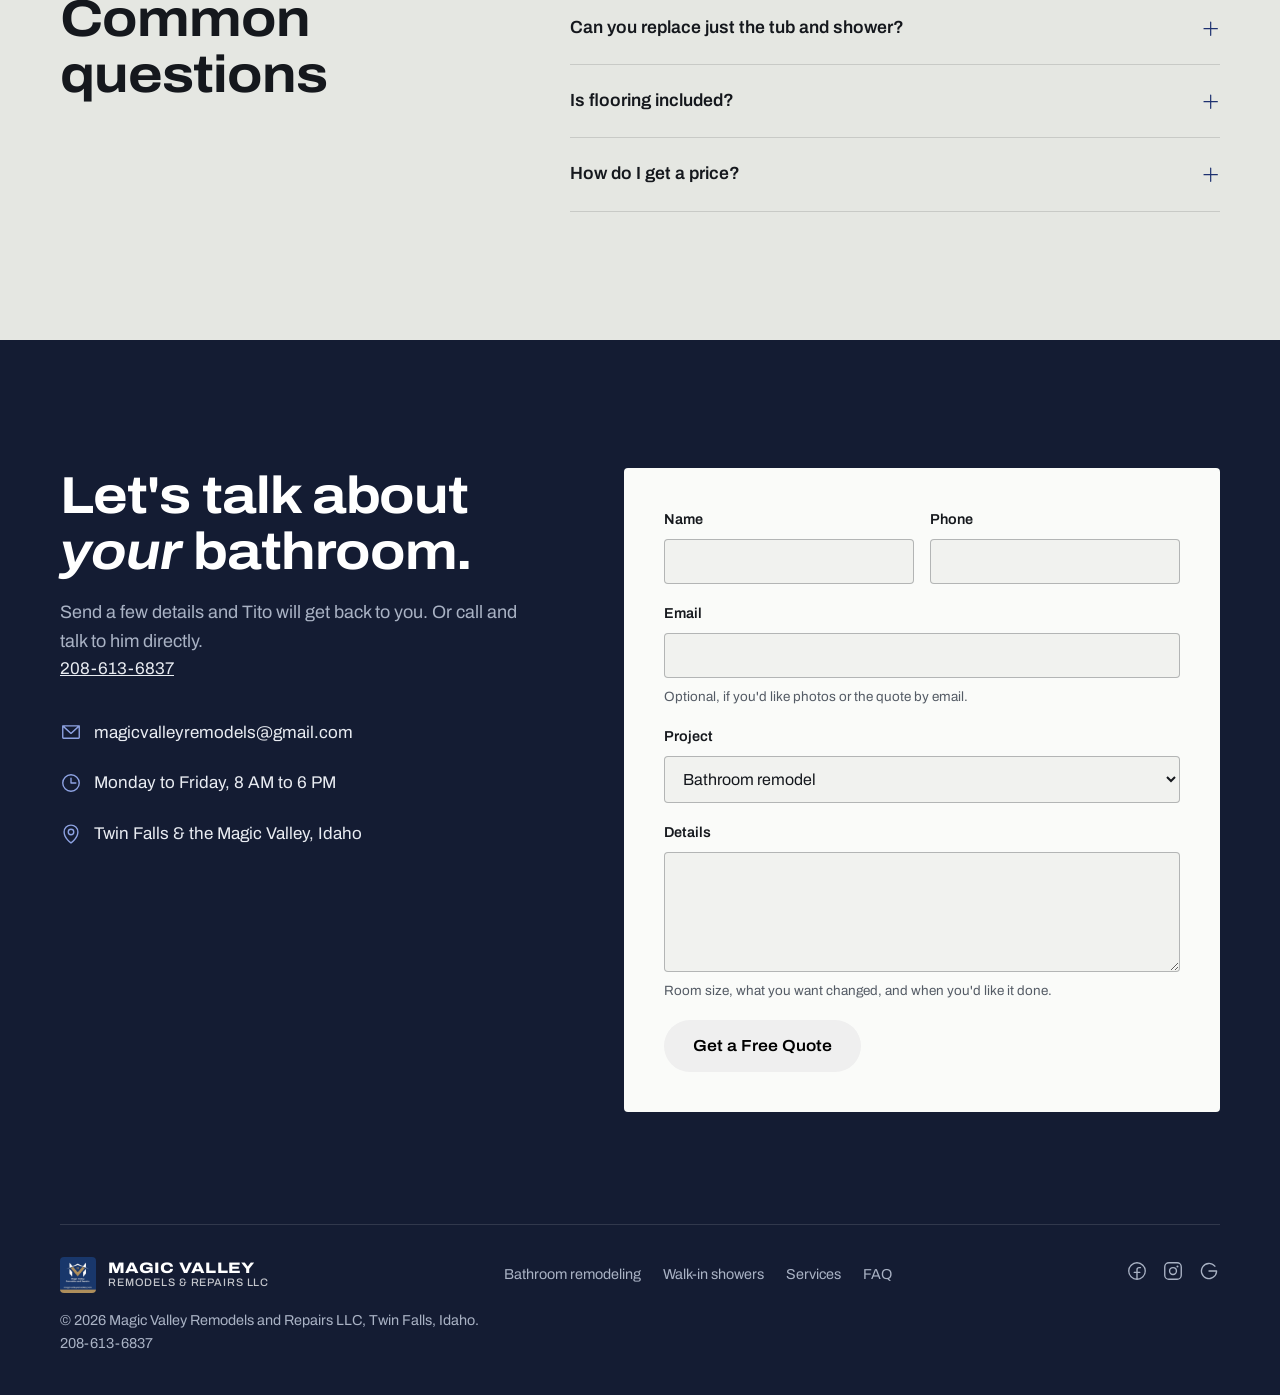
==== commit f341d761: "Premium redesign with Facebook media: bathroom-remodeling/index.html" ====
--- a/bathroom-remodeling/index.html
+++ b/bathroom-remodeling/index.html
@@ -10,23 +10,24 @@
   <meta property="og:site_name" content="Magic Valley Remodels &amp; Repairs">
   <meta property="og:title" content="Bathroom Remodeling in Twin Falls, ID | Magic Valley Remodels">
   <meta property="og:description" content="Full bathroom remodels and tub-to-shower replacements in Twin Falls and the Magic Valley by Tito Herrera, remodeling since 2003. 5.0 on Google. Free quotes: 208-613-6837.">
-  <meta property="og:image" content="https://gcwebdesigner1-sudo.github.io/magic-valley-remodels/media/card-navy-tub.jpg">
+  <meta property="og:image" content="https://gcwebdesigner1-sudo.github.io/magic-valley-remodels/media/v-navy-tub.jpg">
   <meta property="og:url" content="https://gcwebdesigner1-sudo.github.io/magic-valley-remodels/bathroom-remodeling/">
   <meta name="twitter:card" content="summary_large_image">
-  <meta name="theme-color" content="#141c33">
+  <meta name="theme-color" content="#0a0f1d">
   <meta name="geo.region" content="US-ID">
   <meta name="geo.placename" content="Twin Falls">
   <link rel="icon" href="../images/logo.jpg">
   <link rel="preload" href="../fonts/archivo-latin.woff2" as="font" type="font/woff2" crossorigin>
   <link rel="stylesheet" href="../styles.css">
-  <script type="application/ld+json">{"@context": "https://schema.org", "@type": "Service", "name": "Bathroom remodeling", "serviceType": "Bathroom remodeling and tub replacement", "url": "https://gcwebdesigner1-sudo.github.io/magic-valley-remodels/bathroom-remodeling/", "provider": {"@id": "https://gcwebdesigner1-sudo.github.io/magic-valley-remodels/#business"}, "areaServed": [{"@type": "City", "name": "Twin Falls, Idaho"}, {"@type": "AdministrativeArea", "name": "Magic Valley, Idaho"}], "image": "https://gcwebdesigner1-sudo.github.io/magic-valley-remodels/media/card-navy-tub.jpg"}</script>
+  <script>document.documentElement.classList.add('js')</script>
+  <script type="application/ld+json">{"@context": "https://schema.org", "@type": "Service", "name": "Bathroom remodeling", "serviceType": "Bathroom remodeling and tub replacement", "url": "https://gcwebdesigner1-sudo.github.io/magic-valley-remodels/bathroom-remodeling/", "provider": {"@id": "https://gcwebdesigner1-sudo.github.io/magic-valley-remodels/#business"}, "areaServed": [{"@type": "City", "name": "Twin Falls, Idaho"}, {"@type": "AdministrativeArea", "name": "Magic Valley, Idaho"}], "image": "https://gcwebdesigner1-sudo.github.io/magic-valley-remodels/media/v-navy-tub.jpg"}</script>
   <script type="application/ld+json">{"@context": "https://schema.org", "@type": "BreadcrumbList", "itemListElement": [{"@type": "ListItem", "position": 1, "name": "Home", "item": "https://gcwebdesigner1-sudo.github.io/magic-valley-remodels/"}, {"@type": "ListItem", "position": 2, "name": "Bathroom remodeling", "item": "https://gcwebdesigner1-sudo.github.io/magic-valley-remodels/bathroom-remodeling/"}]}</script>
-  <script type="application/ld+json">{"@context": "https://schema.org", "@type": "FAQPage", "mainEntity": [{"@type": "Question", "name": "Can you replace just the tub and shower?", "acceptedAnswer": {"@type": "Answer", "text": "Yes. Tub and shower replacements are a regular job, and several of Tito's reviews are for exactly that."}}, {"@type": "Question", "name": "Do you also do the flooring?", "acceptedAnswer": {"@type": "Answer", "text": "Yes. Tile and other flooring are part of most bathroom remodels, and Tito has done bedroom flooring for customers as well."}}, {"@type": "Question", "name": "How do I get a price?", "acceptedAnswer": {"@type": "Answer", "text": "Call 208-613-6837 or send the form below. Tito will look at the room and give you a quote before anything is scheduled."}}]}</script>
+  <script type="application/ld+json">{"@context": "https://schema.org", "@type": "FAQPage", "mainEntity": [{"@type": "Question", "name": "Can you replace just the tub and shower?", "acceptedAnswer": {"@type": "Answer", "text": "Yes. Tub and shower replacements are a regular job, and several of Tito's reviews are for exactly that."}}, {"@type": "Question", "name": "Is flooring included?", "acceptedAnswer": {"@type": "Answer", "text": "Flooring goes in as part of most bathroom remodels, so it can be part of the same quote."}}, {"@type": "Question", "name": "How do I get a price?", "acceptedAnswer": {"@type": "Answer", "text": "Call 208-613-6837 or send the form below. Tito will look at the room and give you a quote before anything is scheduled."}}]}</script>
 </head>
 <body>
-  <nav class="nav solid" id="nav" aria-label="Main">
+  <nav class="nav" id="nav" aria-label="Main">
     <a class="brand" href="../" aria-label="Magic Valley Remodels and Repairs, home">
-      <img src="../images/logo.jpg" alt="" width="40" height="40">
+      <img src="../images/logo.jpg" alt="" width="42" height="42">
       <span>Magic Valley<small>Remodels &amp; Repairs</small></span>
     </a>
     <button class="menu-btn" aria-label="Menu" aria-expanded="false" aria-controls="menu"><svg class="icon i-open" aria-hidden="true"><use href="../icons.svg#i-list"/></svg><svg class="icon i-close" aria-hidden="true"><use href="../icons.svg#i-x"/></svg></button>
@@ -34,9 +35,9 @@
       <li><a href="../#work">Work</a></li>
       <li><a href="../bathroom-remodeling/">Bathrooms</a></li>
       <li><a href="../walk-in-showers/">Showers</a></li>
+      <li><a href="../#services">Services</a></li>
       <li><a href="../#reviews">Reviews</a></li>
-      <li><a href="../#faq">FAQ</a></li>
-      <li><a class="btn btn-accent" href="#quote">Get a Free Quote</a></li>
+      <li><a class="btn btn-gold" href="#quote">Get a Free Quote</a></li>
     </ul>
   </nav>
 
@@ -45,48 +46,44 @@
     <div class="wrap">
       <nav class="crumbs" aria-label="Breadcrumb"><a href="../">Home</a> / Bathroom remodeling</nav>
       <h1>Bathroom remodeling in Twin Falls, Idaho</h1>
-      <p class="lead">From a tub replacement to a full master bath: tile, tubs and showers, vanities, lighting and floors, done by the same person who quotes the job.</p>
+      <p class="lead">From a tub replacement to a full master suite: tile, tubs and showers, vanities and lighting, done by the same person who quotes the job.</p>
       <div class="actions">
-        <a class="btn btn-accent" href="#quote">Get a Free Quote</a>
+        <a class="btn btn-gold" href="#quote">Get a Free Quote</a>
         <a class="btn btn-line" href="tel:+12086136837"><svg class="icon" aria-hidden="true"><use href="../icons.svg#i-phone"/></svg>208-613-6837</a>
       </div>
     </div>
   </section>
-
-  <section style="padding-top:0">
-    <div class="wrap">
-      <div class="gallery-2">
-        <figure class="tile"><img src="../media/card-navy-tub.jpg" alt="Bathroom with navy wainscoting, crystal chandelier and freestanding tub" loading="lazy" width="1080" height="1440"><figcaption>Navy soaking-tub bath</figcaption></figure>
-        <figure class="tile"><img src="../media/card-vanity.jpg" alt="Navy vanity with quartz top and framed mirror" loading="lazy" width="1080" height="1440"><figcaption>Matching navy vanity</figcaption></figure>
-        <figure class="tile"><img src="../media/card-tub.jpg" alt="Freestanding white tub with matte black faucet" loading="lazy" width="1080" height="1440"><figcaption>Freestanding tub</figcaption></figure>
-      </div>
+  <section>
+    <div class="wrap trio">
+        <figure class="rise"><img src="../media/v-navy-tub.jpg" alt="Bathroom with navy wainscoting, crystal chandelier and freestanding tub" loading="lazy"><figcaption>Navy soaking-tub bath</figcaption></figure>
+        <figure class="rise"><img src="../media/v-vanity-round.jpg" alt="Double vanity with tower cabinet, granite tops and round mirrors" loading="lazy"><figcaption>Double vanity</figcaption></figure>
+        <figure class="rise"><img src="../media/v-herringbone-tub.jpg" alt="Soaking tub with herringbone tile accent wall" loading="lazy"><figcaption>Herringbone tub nook</figcaption></figure>
     </div>
   </section>
-
-  <section class="ba" style="padding-top:clamp(64px,8vw,104px)">
+  <section class="pad">
     <div class="wrap">
       <div class="prose">
-        <div><h2>What a remodel can include</h2><p>Most projects start with what's not working: a dated tub, a cramped shower, a vanity with no storage. From there the work can cover demolition, new tile on walls and floors, a new tub or walk-in shower, vanity and counters, lighting, trim and paint.</p><p>Smaller jobs are welcome too. Several of Tito's reviews are for tub and shower replacements.</p></div>
-        <div><h2>How a job runs</h2><p>It starts with a visit to look at the room and talk through what you want. You get a quote before any work is scheduled.</p><p>Once the job starts, Tito is the person you call with questions. Several reviews single out his communication.</p></div>
+        <div class="rise"><h2>What a remodel can include</h2><p>Most projects start with what's not working: a dated tub, a cramped shower, a vanity with no storage. From there the work can cover demolition, new tile on walls and floors, a new tub or walk-in shower, vanity and counters, lighting, trim and paint.</p><p>Smaller jobs are welcome too. Several of Tito's reviews are for tub and shower replacements.</p></div>
+        <div class="rise"><h2>How a job runs</h2><p>It starts with a visit to look at the room and talk through what you want. You get a quote before any work is scheduled.</p><p>Once the job starts, Tito is the person you call with questions. Several reviews single out his communication.</p></div>
       </div>
-      <figure class="pull">
+      <figure class="pull rise">
         <blockquote>&ldquo;Tito is a perfectionist who completed our remodel including tile, plumbing and wiring. He is prompt, courteous and well organised.&rdquo;</blockquote>
         <figcaption>Steve J., Google review, 3 years ago</figcaption>
       </figure>
     </div>
   </section>
 
-  <section class="faq">
+  <section class="faq pad" style="padding-top:0">
     <div class="wrap faq-grid">
-      <div><h2>Common questions</h2></div>
+      <div class="rise"><h2>Common questions</h2></div>
       <div>
           <details>
             <summary>Can you replace just the tub and shower?<svg class="icon" aria-hidden="true"><use href="../icons.svg#i-plus"/></svg></summary>
             <p>Yes. Tub and shower replacements are a regular job, and several of Tito's reviews are for exactly that.</p>
           </details>
           <details>
-            <summary>Do you also do the flooring?<svg class="icon" aria-hidden="true"><use href="../icons.svg#i-plus"/></svg></summary>
-            <p>Yes. Tile and other flooring are part of most bathroom remodels, and Tito has done bedroom flooring for customers as well.</p>
+            <summary>Is flooring included?<svg class="icon" aria-hidden="true"><use href="../icons.svg#i-plus"/></svg></summary>
+            <p>Flooring goes in as part of most bathroom remodels, so it can be part of the same quote.</p>
           </details>
           <details>
             <summary>How do I get a price?<svg class="icon" aria-hidden="true"><use href="../icons.svg#i-plus"/></svg></summary>
@@ -100,17 +97,17 @@
   <section class="quote" id="quote">
     <div class="wrap">
       <div class="quote-grid">
-        <div>
-          <h2>Tell us about your bathroom.</h2>
-          <p class="lead">Send a few details and Tito will get back to you. Or call and talk to him directly.</p>
+        <div class="rise">
+          <h2>Let's talk about <em>your</em> bathroom.</h2>
+          <p class="lead" style="margin-top:18px">Send a few details and Tito will get back to you. Or call and talk to him directly.</p>
+          <a class="phone-xl" href="tel:+12086136837">208-613-6837</a>
           <ul class="contact">
-            <li><a class="big" href="tel:+12086136837"><svg class="icon" aria-hidden="true"><use href="../icons.svg#i-phone"/></svg>208-613-6837</a></li>
             <li><a href="mailto:magicvalleyremodels@gmail.com"><svg class="icon" aria-hidden="true"><use href="../icons.svg#i-envelope-simple"/></svg>magicvalleyremodels@gmail.com</a></li>
             <li><span><svg class="icon" aria-hidden="true"><use href="../icons.svg#i-clock"/></svg>Monday to Friday, 8 AM to 6 PM</span></li>
             <li><span><svg class="icon" aria-hidden="true"><use href="../icons.svg#i-map-pin"/></svg>Twin Falls &amp; the Magic Valley, Idaho</span></li>
           </ul>
         </div>
-        <form class="form" action="https://formsubmit.co/magicvalleyremodels@gmail.com" method="POST">
+        <form class="form rise" action="https://formsubmit.co/magicvalleyremodels@gmail.com" method="POST">
           <input type="hidden" name="_subject" value="New quote request from the website">
           <input type="hidden" name="_template" value="table">
           <input type="text" name="_honey" class="hp" tabindex="-1" autocomplete="off" aria-hidden="true">
@@ -122,28 +119,29 @@
           <div class="field"><label for="f-project">Project</label>
             <select id="f-project" name="Project">
               <option>Bathroom remodel</option>
-              <option>Walk-in shower or tile</option>
+              <option>Walk-in or accessible shower</option>
               <option>Tub replacement</option>
               <option>Kitchen</option>
-              <option>Flooring</option>
+              <option>Whole-home remodel</option>
+              <option>Commercial project</option>
               <option>Repair or other</option>
             </select>
           </div>
           <div class="field"><label for="f-details">Details</label><textarea id="f-details" name="Details" rows="4"></textarea><span class="hint">Room size, what you want changed, and when you'd like it done.</span></div>
-          <button class="btn btn-accent" type="submit">Get a Free Quote</button>
+          <button class="btn btn-gold" type="submit">Get a Free Quote</button>
         </form>
       </div>
       <footer class="footer">
-        <a class="brand" href="../"><img src="../images/logo.jpg" alt="" width="36" height="36"><span>Magic Valley<small>Remodels &amp; Repairs LLC</small></span></a>
+        <a class="brand" href="../"><img src="../images/logo.jpg" alt="" width="42" height="42"><span>Magic Valley<small>Remodels &amp; Repairs LLC</small></span></a>
         <nav aria-label="Footer">
           <a href="../bathroom-remodeling/">Bathroom remodeling</a>
           <a href="../walk-in-showers/">Walk-in showers</a>
-          <a href="../#reviews">Reviews</a>
+          <a href="../#services">Services</a>
           <a href="../#faq">FAQ</a>
         </nav>
         <div class="socials">
+          <a href="https://www.facebook.com/magicvalleyremodelsandrepairs" target="_blank" rel="noopener" aria-label="Facebook"><svg class="icon" aria-hidden="true"><use href="../icons.svg#i-facebook-logo"/></svg></a>
           <a href="https://www.instagram.com/magic_valley_remodels/" target="_blank" rel="noopener" aria-label="Instagram"><svg class="icon" aria-hidden="true"><use href="../icons.svg#i-instagram-logo"/></svg></a>
-          <a href="https://www.facebook.com/profile.php?id=61565635922959" target="_blank" rel="noopener" aria-label="Facebook"><svg class="icon" aria-hidden="true"><use href="../icons.svg#i-facebook-logo"/></svg></a>
           <a href="https://www.google.com/maps?cid=8080386999738490906" target="_blank" rel="noopener" aria-label="Google reviews"><svg class="icon" aria-hidden="true"><use href="../icons.svg#i-google-logo"/></svg></a>
         </div>
         <p>&copy; <span id="year">2026</span> Magic Valley Remodels and Repairs LLC, Twin Falls, Idaho. <a href="tel:+12086136837">208-613-6837</a></p>
--- a/styles.css
+++ b/styles.css
@@ -1,227 +1,340 @@
-:root {
-  --paper: #fbf8f3;
-  --cream: #f5efe6;
-  --stone: #e8dfd2;
-  --line: #ddd2c2;
-  --ink: #241f1a;
-  --muted: #6d6358;
-  --navy: #1c2c55;
-  --navy-deep: #121d3a;
-  --brass: #a8824b;
-  --brass-light: #d2b07a;
-  --radius: 6px;
-  --ease: cubic-bezier(.22, .7, .2, 1);
-  --serif: "Fraunces", Georgia, serif;
-  --sans: "Manrope", system-ui, sans-serif;
-}
-* { box-sizing: border-box; margin: 0; padding: 0; }
-html { scroll-behavior: smooth; }
-body { font-family: var(--sans); color: var(--ink); background: var(--paper); line-height: 1.65; -webkit-font-smoothing: antialiased; }
-img, video { display: block; max-width: 100%; }
-a { color: inherit; }
-h1, h2, h3 { font-family: var(--serif); font-weight: 400; line-height: 1.1; letter-spacing: -.01em; }
-h2 { font-size: clamp(2rem, 4.4vw, 3.3rem); max-width: 18ch; }
-h3 { font-size: 1.3rem; font-weight: 600; }
-.wrap { max-width: 1180px; margin: 0 auto; padding: 0 clamp(16px, 4vw, 40px); }
-.eyebrow { font-size: .75rem; font-weight: 700; letter-spacing: .22em; text-transform: uppercase; color: var(--brass); margin-bottom: 16px; }
-.eyebrow-light { color: var(--brass-light); }
-.lead { color: var(--muted); font-size: 1.08rem; max-width: 56ch; }
-.lead + .lead { margin-top: 14px; }
-section { padding: clamp(80px, 11vw, 140px) 0; }
-section[id] { scroll-margin-top: 64px; }
-.section-head { margin-bottom: clamp(40px, 6vw, 64px); }
-.section-head .lead { margin-top: 16px; }
-
-/* ---------- Buttons ---------- */
-.btn {
-  display: inline-flex; align-items: center; gap: 10px; justify-content: center;
-  font: 700 .82rem/1 var(--sans); letter-spacing: .14em; text-transform: uppercase; text-decoration: none;
-  padding: 18px 30px; border-radius: 999px; border: 1.5px solid transparent; cursor: pointer;
-  transition: background .3s var(--ease), color .3s var(--ease), border-color .3s var(--ease), transform .3s var(--ease);
-}
-.btn:hover { transform: translateY(-2px); }
-.btn svg { width: 18px; height: 18px; fill: currentColor; }
-.btn-brass { background: var(--brass); color: #fff; }
-.btn-brass:hover { background: #8f6c3b; }
-.btn-ghost { color: #fff; border-color: rgba(255,255,255,.7); font-size: 1rem; letter-spacing: .06em; }
-.btn-ghost:hover { background: #fff; color: var(--ink); }
-.btn-navy { background: var(--navy); color: #fff; }
-.btn-navy:hover { background: var(--navy-deep); }
-:focus-visible { outline: 2px solid var(--brass); outline-offset: 3px; }
-
-/* ---------- Nav ---------- */
-.nav {
-  position: fixed; inset: 0 0 auto; z-index: 40; height: 72px;
-  display: flex; align-items: center; justify-content: space-between;
-  padding: 0 clamp(16px, 4vw, 40px); color: #fff;
-  transition: background .4s var(--ease), color .4s var(--ease), box-shadow .4s var(--ease);
-}
-.nav.solid { background: rgba(251,248,243,.94); color: var(--ink); box-shadow: 0 1px 0 var(--line); backdrop-filter: blur(8px); -webkit-backdrop-filter: blur(8px); }
-.brand { display: flex; align-items: center; gap: 12px; text-decoration: none; }
-.brand img { width: 44px; height: 44px; border-radius: 4px; object-fit: cover; }
-.brand span { font-family: var(--serif); font-size: 1.15rem; line-height: 1.05; }
-.brand em { display: block; font-family: var(--sans); font-style: normal; font-size: .62rem; letter-spacing: .2em; text-transform: uppercase; opacity: .8; }
-.links { list-style: none; display: flex; align-items: center; gap: clamp(16px, 2.4vw, 34px); }
-.links a { text-decoration: none; font-size: .86rem; font-weight: 500; }
-.links a:not(.nav-cta) { position: relative; }
-.links a:not(.nav-cta)::after { content: ""; position: absolute; left: 0; right: 0; bottom: -4px; height: 1px; background: currentColor; transform: scaleX(0); transform-origin: left; transition: transform .35s var(--ease); }
-.links a:not(.nav-cta):hover::after { transform: scaleX(1); }
-.nav-cta { padding: 11px 20px; border-radius: 999px; background: var(--brass); color: #fff; font-weight: 700 !important; }
-.menu-btn { display: none; width: 44px; height: 44px; background: none; border: 0; cursor: pointer; position: relative; color: inherit; }
-.menu-btn span { position: absolute; left: 11px; right: 11px; height: 1.5px; background: currentColor; transition: transform .3s var(--ease), top .3s var(--ease); }
-.menu-btn span:first-child { top: 17px; } .menu-btn span:last-child { top: 26px; }
-.menu-btn[aria-expanded="true"] span:first-child { top: 21px; transform: rotate(45deg); }
-.menu-btn[aria-expanded="true"] span:last-child { top: 21px; transform: rotate(-45deg); }
-
-@media (max-width: 820px) {
-  .menu-btn { display: block; }
-  .brand em { display: none; }
-  .links {
-    position: fixed; top: 72px; left: 0; right: 0; flex-direction: column; align-items: stretch; gap: 0;
-    background: var(--paper); color: var(--ink); padding: 8px 16px 20px; box-shadow: 0 12px 24px rgba(0,0,0,.08);
-    opacity: 0; visibility: hidden; transform: translateY(-8px); transition: opacity .3s, transform .3s, visibility .3s;
-  }
-  .links.open { opacity: 1; visibility: visible; transform: none; }
-  .links li a { display: block; padding: 14px 4px; border-bottom: 1px solid var(--line); font-size: 1rem; }
-  .links .nav-cta { margin-top: 14px; text-align: center; border: 0; }
-}
-
-/* ---------- Hero ---------- */
-.hero { position: relative; height: 100vh; height: 100svh; min-height: 560px; overflow: hidden; color: #fff; display: grid; place-items: center; text-align: center; background: #2a2119; }
-.hero-media { position: absolute; inset: 0; transform: scale(calc(1 + var(--p, 0) * .08)); }
-.hero-media video { width: 100%; height: 100%; object-fit: cover; animation: settle 2.4s var(--ease) both; }
-@keyframes settle { from { transform: scale(1.14); } }
-.hero-shade {
-  position: absolute; inset: 0; pointer-events: none;
-  background:
-    linear-gradient(180deg, rgba(25,18,12,.6) 0%, rgba(25,18,12,.38) 35%, rgba(25,18,12,.5) 70%, rgba(25,18,12,.82) 100%),
-    rgba(25,18,12, calc(.18 + var(--p, 0) * .5));
-}
-.hero-inner { position: relative; padding: 90px 16px 40px; transform: translateY(calc(var(--p, 0) * -60px)); opacity: calc(1 - var(--p, 0) * 1.3); }
-.hero h1 { font-size: clamp(4rem, 15vw, 11.5rem); line-height: .9; font-weight: 400; letter-spacing: -.02em; text-shadow: 0 4px 40px rgba(0,0,0,.35); }
-.hero h1 .line { display: block; overflow: hidden; padding-bottom: .06em; }
-.hero h1 .line > span { display: inline-block; animation: rise 1.4s var(--ease) both; }
-.hero h1 .line:nth-child(2) > span { animation-delay: .15s; font-style: italic; }
-.hero-sub { margin-top: 18px; font-size: .82rem; font-weight: 700; letter-spacing: .4em; text-transform: uppercase; color: var(--brass-light); animation: fade 1.2s .7s var(--ease) both; }
-.hero-ctas { margin-top: 40px; display: flex; gap: 14px; justify-content: center; flex-wrap: wrap; animation: fade 1.2s .95s var(--ease) both; }
-@keyframes rise { from { transform: translateY(105%); } }
-@keyframes fade { from { opacity: 0; transform: translateY(14px); } }
-.scroll-hint { position: absolute; bottom: 28px; left: 50%; width: 1px; height: 56px; background: rgba(255,255,255,.3); overflow: hidden; }
-.scroll-hint span { position: absolute; left: 0; top: -40%; width: 1px; height: 40%; background: #fff; animation: drip 2.4s ease-in-out infinite; }
-@keyframes drip { to { top: 110%; } }
-
-/* ---------- Intro ---------- */
-.intro { background: var(--paper); }
-.intro-grid { display: grid; grid-template-columns: 1.1fr 1fr; gap: clamp(32px, 6vw, 90px); align-items: end; }
-.facts { list-style: none; display: grid; grid-template-columns: repeat(3, 1fr); gap: 20px; margin-top: 40px; padding-top: 28px; border-top: 1px solid var(--line); }
-.facts strong { display: block; font-family: var(--serif); font-size: 1.45rem; font-weight: 600; color: var(--navy); line-height: 1.15; }
-.facts span { font-size: .85rem; color: var(--muted); }
-
-/* ---------- Before & after ---------- */
-.ba { background: var(--cream); }
-.ba-feature { display: grid; grid-template-columns: minmax(0, 1fr) minmax(0, .85fr); gap: clamp(32px, 6vw, 80px); align-items: center; }
-.ba-copy p { color: var(--muted); margin-top: 12px; max-width: 46ch; }
-.spec { list-style: none; margin-top: 24px; border-top: 1px solid var(--line); }
-.spec li { padding: 12px 0; border-bottom: 1px solid var(--line); font-size: .95rem; }
-.ba-feature + .ba-feature { margin-top: clamp(56px, 8vw, 110px); }
-.ba-flip .compare { order: 2; }
-.ba-pair { display: grid; grid-template-columns: .75fr 1fr; gap: clamp(20px, 3vw, 36px); margin-top: clamp(40px, 6vw, 72px); align-items: start; }
-
-.compare { position: relative; overflow: hidden; border-radius: var(--radius); background: var(--stone); user-select: none; touch-action: pan-y; --pos: 100%; }
-.compare > img, .compare .after img { width: 100%; height: 100%; object-fit: cover; }
-.compare-lg { aspect-ratio: 720 / 958; }
-.ba-pair .compare { aspect-ratio: 3 / 4; }
-.ba-pair .compare-wide { aspect-ratio: 720 / 656; }
-.compare .after { position: absolute; inset: 0; clip-path: inset(0 0 0 var(--pos)); }
-.compare .handle {
-  position: absolute; top: 0; bottom: 0; left: var(--pos); width: 44px; margin-left: -22px;
-  background: none; border: 0; cursor: ew-resize; display: flex; justify-content: center;
-}
-.compare .handle::before { content: ""; position: absolute; top: 0; bottom: 0; left: 50%; width: 2px; margin-left: -1px; background: #fff; box-shadow: 0 0 8px rgba(0,0,0,.3); }
-.compare .handle span { position: relative; align-self: center; width: 44px; height: 44px; border-radius: 50%; background: #fff; box-shadow: 0 4px 14px rgba(0,0,0,.25); }
-.compare .handle span::before, .compare .handle span::after { content: ""; position: absolute; top: 50%; width: 7px; height: 7px; border: solid var(--ink); border-width: 0 0 1.5px 1.5px; }
-.compare .handle span::before { left: 12px; transform: translateY(-50%) rotate(45deg); }
-.compare .handle span::after { right: 12px; transform: translateY(-50%) rotate(-135deg); }
-.tag { position: absolute; top: 14px; padding: 6px 12px; border-radius: 999px; font-size: .7rem; font-weight: 700; letter-spacing: .16em; text-transform: uppercase; background: rgba(36,31,26,.72); color: #fff; pointer-events: none; }
-.tag-before { left: 14px; } .tag-after { right: 14px; background: var(--brass); }
-.compare figcaption { position: absolute; left: 14px; bottom: 14px; font-family: var(--serif); font-size: 1.15rem; color: #fff; text-shadow: 0 1px 10px rgba(0,0,0,.5); pointer-events: none; }
-
-/* ---------- Work ---------- */
-.work { background: var(--paper); }
-.work-grid { display: grid; grid-template-columns: repeat(3, 1fr); gap: clamp(20px, 3vw, 36px) clamp(16px, 2.4vw, 28px); }
-.clip-media { aspect-ratio: 3 / 4; overflow: hidden; border-radius: var(--radius); background: var(--stone); }
-.clip-media video, .clip-media img { width: 100%; height: 100%; object-fit: cover; transition: transform 1.2s var(--ease); }
-.clip:hover .clip-media video, .clip:hover .clip-media img { transform: scale(1.04); }
-.clip h3 { margin-top: 18px; }
-.clip p { color: var(--muted); font-size: .95rem; margin-top: 6px; }
-.more { margin-top: 48px; text-align: center; }
-.more a { font-weight: 700; color: var(--navy); text-decoration: none; border-bottom: 1px solid var(--brass); padding-bottom: 3px; }
-
-/* ---------- Services ---------- */
-.services { background: var(--stone); }
-.services-grid { display: grid; grid-template-columns: 1.4fr .8fr; gap: clamp(32px, 6vw, 80px); align-items: start; }
-.svc-list { list-style: none; margin-top: 36px; border-top: 1px solid rgba(36,31,26,.15); }
-.svc-list li { display: grid; grid-template-columns: 1fr 1.2fr; gap: 16px; padding: 22px 0; border-bottom: 1px solid rgba(36,31,26,.15); }
-.svc-list strong { font-family: var(--serif); font-size: 1.25rem; font-weight: 600; }
-.svc-list span { color: var(--muted); }
-.svc-side { background: var(--paper); padding: 36px; border-radius: var(--radius); }
-.svc-side ul { list-style: none; margin: 16px 0 28px; }
-.svc-side li { padding: 10px 0; border-bottom: 1px solid var(--line); }
-
-/* ---------- About ---------- */
-.about { background: var(--paper); }
-.about-grid { display: grid; grid-template-columns: .8fr 1fr; gap: clamp(32px, 6vw, 90px); align-items: center; }
-.about-grid img { border-radius: var(--radius); aspect-ratio: 3 / 4; object-fit: cover; width: 100%; }
-.about h2 { margin-bottom: 20px; }
-
-/* ---------- Quote ---------- */
-.quote { background: var(--navy); color: #fff; }
-.quote .lead { color: rgba(255,255,255,.75); margin-top: 16px; }
-.quote-grid { display: grid; grid-template-columns: 1fr 1fr; gap: clamp(32px, 6vw, 90px); align-items: start; }
-.phone-big { display: inline-block; margin-top: 32px; font-family: var(--serif); font-size: clamp(2rem, 4vw, 2.8rem); text-decoration: none; border-bottom: 1px solid var(--brass-light); line-height: 1.2; }
-.phone-big:hover { color: var(--brass-light); }
-.mail { display: block; margin-top: 18px; color: rgba(255,255,255,.85); }
-.area { margin-top: 8px; color: rgba(255,255,255,.6); font-size: .9rem; }
-.form { background: var(--paper); color: var(--ink); padding: clamp(24px, 4vw, 40px); border-radius: var(--radius); display: grid; gap: 16px; }
-.form .row { display: grid; grid-template-columns: 1fr 1fr; gap: 16px; }
-.form label { display: grid; gap: 6px; font-size: .78rem; font-weight: 700; letter-spacing: .1em; text-transform: uppercase; color: var(--muted); }
-.form input, .form select, .form textarea {
-  font: 400 1rem var(--sans); color: var(--ink); text-transform: none; letter-spacing: 0;
-  padding: 13px 14px; border: 1px solid var(--line); border-radius: 4px; background: #fff; transition: border-color .2s;
-}
-.form input:focus, .form select:focus, .form textarea:focus { outline: none; border-color: var(--brass); }
-.form .btn { margin-top: 6px; }
-.hp { position: absolute; left: -9999px; }
-
-.footer { background: var(--navy-deep); color: rgba(255,255,255,.65); text-align: center; padding: 48px 16px; font-size: .88rem; display: grid; justify-items: center; gap: 8px; }
-.footer img { border-radius: 4px; margin-bottom: 8px; }
-.footer a { color: var(--brass-light); text-decoration: none; }
-
-/* ---------- Scroll reveal (reversible) ---------- */
-.reveal { opacity: 0; transform: translateY(36px); transition: opacity 1.1s var(--ease), transform 1.1s var(--ease); }
-.reveal.in { opacity: 1; transform: none; }
-.work-grid .clip:nth-child(3n+2) { transition-delay: .12s; }
-.work-grid .clip:nth-child(3n+3) { transition-delay: .24s; }
-
-/* ---------- Responsive ---------- */
-@media (max-width: 900px) {
-  .intro-grid, .ba-feature, .services-grid, .about-grid, .quote-grid { grid-template-columns: 1fr; }
-  .work-grid { grid-template-columns: repeat(2, 1fr); }
-  .ba-feature .compare-lg { max-width: 520px; }
-  .ba-flip .compare { order: 0; }
-}
-@media (max-width: 560px) {
-  .work-grid, .ba-pair { grid-template-columns: 1fr; }
-  .facts { grid-template-columns: 1fr; gap: 14px; }
-  .svc-list li { grid-template-columns: 1fr; gap: 4px; }
-  .form .row { grid-template-columns: 1fr; }
-  .hero-sub { letter-spacing: .28em; }
-  .btn { padding: 16px 24px; }
-}
-
-@media (prefers-reduced-motion: reduce) {
-  html { scroll-behavior: auto; }
-  *, *::before, *::after { animation: none !important; transition: none !important; }
-  .reveal { opacity: 1; transform: none; }
-  .hero-media, .hero-inner { transform: none !important; opacity: 1 !important; }
-}
+/* Magic Valley Remodels & Repairs
+   Type: Archivo (variable width + weight), self-hosted.
+   Color: cool off-white + charcoal, one accent (logo navy).
+   Shape rule: photos and panels 4px, buttons full pill. */
+
+@font-face {
+  font-family: "Archivo";
+  src: url("fonts/archivo-latin.woff2") format("woff2");
+  font-weight: 100 900; font-stretch: 62% 125%; font-style: normal; font-display: swap;
+}
+@font-face {
+  font-family: "Archivo";
+  src: url("fonts/archivo-italic-latin.woff2") format("woff2");
+  font-weight: 100 900; font-stretch: 62% 125%; font-style: italic; font-display: swap;
+}
+
+:root {
+  --bg: #f1f2ef;
+  --surface: #e5e7e2;
+  --raised: #fafbf9;
+  --ink: #15181d;
+  --muted: #545b65;
+  --line: rgba(21, 24, 29, .14);
+  --accent: #1d3170;
+  --accent-hover: #15255a;
+  --on-accent: #ffffff;
+  --block: #141c33;
+  --on-block: #e9ecf2;
+  --on-block-muted: #a9b2c4;
+  --r: 4px;
+  --ease: cubic-bezier(.16, 1, .3, 1);
+  --font: "Archivo", "Helvetica Neue", Arial, sans-serif;
+  color-scheme: light dark;
+}
+@media (prefers-color-scheme: dark) {
+  :root {
+    --bg: #0f1216;
+    --surface: #171b21;
+    --raised: #1c2128;
+    --ink: #ebedf0;
+    --muted: #a3aab5;
+    --line: rgba(235, 237, 240, .13);
+    --accent: #4565c9;
+    --accent-hover: #5674d6;
+    --block: #0b1022;
+  }
+}
+
+* { box-sizing: border-box; margin: 0; padding: 0; }
+html { scroll-behavior: smooth; -webkit-text-size-adjust: 100%; }
+body { font-family: var(--font); font-size: 1.0625rem; line-height: 1.6; color: var(--ink); background: var(--bg); -webkit-font-smoothing: antialiased; }
+img, video { display: block; max-width: 100%; }
+a { color: inherit; }
+.icon { width: 1.1em; height: 1.1em; flex: none; }
+.wrap { max-width: 1240px; margin: 0 auto; padding: 0 clamp(16px, 4vw, 40px); }
+section { padding: clamp(72px, 10vw, 128px) 0; }
+section[id] { scroll-margin-top: 72px; }
+:focus-visible { outline: 2px solid var(--accent); outline-offset: 3px; }
+
+h1, h2, h3 { font-weight: 700; line-height: 1.08; letter-spacing: -.02em; font-stretch: 112%; text-wrap: balance; }
+h2 { font-size: clamp(2rem, 4.2vw, 3.25rem); max-width: 20ch; }
+h3 { font-size: 1.25rem; letter-spacing: -.01em; }
+p { max-width: 62ch; }
+.lead { font-size: 1.125rem; color: var(--muted); }
+.label { font-size: .78rem; font-weight: 600; letter-spacing: .14em; text-transform: uppercase; color: var(--accent); font-stretch: 110%; margin-bottom: 18px; display: block; }
+
+/* ---------- Buttons ---------- */
+.btn {
+  display: inline-flex; align-items: center; justify-content: center; gap: 10px; white-space: nowrap;
+  font: 600 1rem/1 var(--font); font-stretch: 108%; text-decoration: none;
+  padding: 17px 28px; border-radius: 999px; border: 1.5px solid transparent; cursor: pointer;
+  transition: background-color .25s var(--ease), color .25s var(--ease), border-color .25s var(--ease), transform .2s var(--ease);
+}
+.btn:active { transform: translateY(1px) scale(.98); }
+.btn-accent { background: var(--accent); color: var(--on-accent); }
+.btn-accent:hover { background: var(--accent-hover); }
+.btn-light { background: #f6f7f5; color: #15181d; }
+.btn-light:hover { background: #fff; }
+.btn-line-light { color: #fff; border-color: rgba(255,255,255,.75); background: rgba(10,12,16,.25); }
+.btn-line-light:hover { background: rgba(255,255,255,.14); }
+.btn-line { color: var(--ink); border-color: var(--line); }
+.btn-line:hover { border-color: var(--ink); }
+.text-link { display: inline-flex; align-items: center; gap: 8px; font-weight: 600; color: var(--accent); text-decoration: none; border-bottom: 1.5px solid currentColor; padding-bottom: 2px; transition: gap .25s var(--ease); }
+.text-link:hover { gap: 12px; }
+
+/* ---------- Nav ---------- */
+.nav {
+  position: fixed; inset: 0 0 auto; z-index: 30; height: 68px;
+  display: flex; align-items: center; justify-content: space-between; gap: 24px;
+  padding: 0 clamp(16px, 4vw, 40px); color: #fff;
+  transition: background-color .35s var(--ease), color .35s var(--ease), box-shadow .35s var(--ease);
+}
+.nav.solid { background: color-mix(in srgb, var(--bg) 92%, transparent); color: var(--ink); box-shadow: 0 1px 0 var(--line); backdrop-filter: blur(10px); -webkit-backdrop-filter: blur(10px); }
+.brand { display: flex; align-items: center; gap: 12px; text-decoration: none; }
+.brand img { width: 40px; height: 40px; border-radius: var(--r); object-fit: cover; }
+.brand span { font-weight: 800; font-stretch: 120%; font-size: .95rem; letter-spacing: .02em; text-transform: uppercase; line-height: 1.05; }
+.brand small { display: block; font-weight: 500; font-stretch: 100%; font-size: .68rem; letter-spacing: .08em; opacity: .75; }
+.links { list-style: none; display: flex; align-items: center; gap: clamp(14px, 2vw, 28px); }
+.links a { text-decoration: none; font-size: .92rem; font-weight: 500; }
+.links a:not(.btn):hover { text-decoration: underline; text-underline-offset: 6px; text-decoration-thickness: 1.5px; }
+.links .btn { padding: 11px 18px; font-size: .9rem; }
+.menu-btn { display: none; width: 44px; height: 44px; border: 0; background: none; color: inherit; cursor: pointer; place-items: center; }
+.menu-btn .icon { width: 26px; height: 26px; }
+.menu-btn .i-close { display: none; }
+.menu-btn[aria-expanded="true"] .i-open { display: none; }
+.menu-btn[aria-expanded="true"] .i-close { display: block; }
+@media (max-width: 900px) {
+  .menu-btn { display: grid; }
+  .brand small { display: none; }
+  .links {
+    position: fixed; top: 68px; left: 0; right: 0; flex-direction: column; align-items: stretch; gap: 0;
+    background: var(--bg); color: var(--ink); padding: 8px 16px 20px; box-shadow: 0 16px 30px rgba(10, 14, 22, .12);
+    opacity: 0; visibility: hidden; transform: translateY(-6px); transition: opacity .25s, transform .25s, visibility .25s;
+  }
+  .links.open { opacity: 1; visibility: visible; transform: none; }
+  .links li a:not(.btn) { display: block; padding: 15px 4px; border-bottom: 1px solid var(--line); font-size: 1.05rem; }
+  .links .btn { margin-top: 16px; width: 100%; padding: 16px; }
+}
+
+/* ---------- Hero (name, quote, phone over his work) ---------- */
+.hero { position: relative; min-height: 100vh; min-height: 100dvh; display: grid; place-items: center; text-align: center; color: #fff; overflow: hidden; background: #1b1d21; }
+.hero-media { position: absolute; inset: 0; }
+.hero-media video { width: 100%; height: 100%; object-fit: cover; }
+.hero-shade { position: absolute; inset: 0; pointer-events: none;
+  background: linear-gradient(180deg, rgba(12,14,18,.62) 0%, rgba(12,14,18,.42) 40%, rgba(12,14,18,.55) 72%, rgba(12,14,18,.85) 100%); }
+.hero-inner { position: relative; padding: 96px 16px 48px; }
+.hero h1 { font-weight: 800; font-stretch: 125%; text-transform: uppercase; letter-spacing: -.01em; line-height: .92; font-size: clamp(3.1rem, 11.5vw, 9.5rem); }
+.hero h1 .name { display: block; }
+.hero h1 .name span { display: inline-block; }
+.hero h1 .trade { display: block; margin-top: .6em; font-size: clamp(.8rem, 1.5vw, 1.05rem); font-weight: 600; letter-spacing: .32em; line-height: 1.3; }
+.hero-ctas { margin-top: clamp(28px, 4vw, 44px); display: flex; gap: 12px; justify-content: center; flex-wrap: wrap; }
+.hero-ctas .btn { font-size: 1.02rem; }
+
+@media (prefers-reduced-motion: no-preference) {
+  .hero-media video { animation: settle 2.6s var(--ease) both; }
+  .hero h1 .name span { animation: rise 1.3s var(--ease) both; }
+  .hero h1 .name span:nth-child(2) { animation-delay: .12s; }
+  .hero h1 .trade, .hero-ctas { animation: fade 1.1s .55s var(--ease) both; }
+  @supports (animation-timeline: scroll()) {
+    .hero-inner { animation: heroOut linear both; animation-timeline: scroll(root); animation-range: 0 90vh; }
+  }
+}
+@keyframes settle { from { transform: scale(1.12); } }
+@keyframes rise { from { transform: translateY(40%); opacity: 0; } }
+@keyframes fade { from { opacity: 0; transform: translateY(12px); } }
+@keyframes heroOut { to { transform: translateY(-70px); opacity: 0; } }
+
+/* ---------- Intro: statement + facts ---------- */
+.intro h2 { font-size: clamp(2.1rem, 5vw, 4rem); max-width: 17ch; }
+.intro .lead { margin-top: 24px; }
+.facts { margin-top: clamp(40px, 6vw, 72px); display: grid; grid-template-columns: repeat(4, minmax(0, 1fr)); border-top: 1px solid var(--line); }
+.facts div { padding: 22px 20px 0 0; }
+.facts div + div { padding-left: 20px; border-left: 1px solid var(--line); }
+.facts strong { display: block; font-size: clamp(1.5rem, 2.6vw, 2.1rem); font-weight: 700; font-stretch: 115%; letter-spacing: -.02em; line-height: 1.1; }
+.facts span { display: block; margin-top: 6px; font-size: .92rem; color: var(--muted); }
+
+/* ---------- Before / after ---------- */
+.ba { background: var(--surface); }
+.ba-head { margin-bottom: clamp(40px, 6vw, 64px); }
+.ba-head .lead { margin-top: 14px; }
+.ba-row { display: grid; grid-template-columns: minmax(0, 1.05fr) minmax(0, .95fr); gap: clamp(28px, 6vw, 88px); align-items: center; }
+.ba-row + .ba-row { margin-top: clamp(64px, 9vw, 120px); }
+.ba-row.flip .compare { order: 2; justify-self: end; }
+.ba-copy p { color: var(--muted); margin-top: 14px; }
+.ba-copy .points { list-style: none; margin-top: 26px; display: grid; gap: 10px; }
+.ba-copy .points li { padding-left: 22px; position: relative; }
+.ba-copy .points li::before { content: ""; position: absolute; left: 0; top: .78em; width: 10px; height: 1.5px; background: var(--accent); }
+
+@property --pos { syntax: "<percentage>"; inherits: true; initial-value: 50%; }
+.compare { position: relative; overflow: hidden; border-radius: var(--r); aspect-ratio: 3 / 4; background: var(--bg); user-select: none; touch-action: pan-y; --pos: 50%; max-width: 560px; width: 100%; }
+.compare > img, .compare .after img { width: 100%; height: 100%; object-fit: cover; }
+.compare .after { position: absolute; inset: 0; clip-path: inset(0 0 0 var(--pos)); }
+.compare .handle { position: absolute; top: 0; bottom: 0; left: var(--pos); width: 48px; margin-left: -24px; border: 0; background: none; cursor: ew-resize; display: flex; justify-content: center; }
+.compare .handle::before { content: ""; position: absolute; inset: 0 auto 0 50%; width: 2px; margin-left: -1px; background: #fff; box-shadow: 0 0 10px rgba(0,0,0,.35); }
+.compare .handle span { position: relative; align-self: center; display: grid; place-items: center; width: 44px; height: 44px; border-radius: 999px; background: #fff; color: #15181d; box-shadow: 0 6px 18px rgba(10,14,22,.3); }
+.compare .handle .icon { width: 18px; height: 18px; }
+.compare .tag { position: absolute; bottom: 14px; padding: 6px 11px; border-radius: 999px; font-size: .74rem; font-weight: 600; background: rgba(15,18,24,.72); color: #fff; pointer-events: none; }
+.compare .tag-before { left: 14px; }
+.compare .after .tag { right: 14px; background: var(--accent); color: var(--on-accent); }
+@media (prefers-reduced-motion: no-preference) {
+  @supports (animation-timeline: view()) {
+    .compare:not(.manual) { animation: wipe linear both; animation-timeline: view(); animation-range: entry 35% cover 55%; }
+  }
+}
+@keyframes wipe { from { --pos: 100%; } to { --pos: 0%; } }
+
+/* ---------- Work: bento ---------- */
+.work-head { display: flex; flex-wrap: wrap; align-items: end; justify-content: space-between; gap: 20px 40px; margin-bottom: clamp(36px, 5vw, 56px); }
+.bento { display: grid; grid-template-columns: repeat(4, minmax(0, 1fr)); grid-auto-rows: clamp(220px, 21vw, 300px); gap: 12px; }
+.tile { position: relative; overflow: hidden; border-radius: var(--r); background: var(--surface); margin: 0; }
+.tile img, .tile video { width: 100%; height: 100%; object-fit: cover; transition: transform 1.1s var(--ease); }
+.tile:hover img, .tile:hover video { transform: scale(1.035); }
+.tile figcaption { position: absolute; left: 0; right: 0; bottom: 0; padding: 40px 16px 14px; color: #fff; font-weight: 600; font-size: .98rem; background: linear-gradient(transparent, rgba(10,12,16,.72)); }
+.t-a { grid-column: 1 / 3; grid-row: 1 / 3; }
+.t-b { grid-column: 3; grid-row: 1 / 3; }
+.t-c { grid-column: 4; grid-row: 1; }
+.t-d { grid-column: 4; grid-row: 2; }
+.t-e { grid-column: 1; grid-row: 3 / 5; }
+.t-f { grid-column: 2; grid-row: 3 / 5; }
+.t-g { grid-column: 3 / 5; grid-row: 3; }
+.t-h { grid-column: 3 / 5; grid-row: 4; }
+.t-g img { object-position: 50% 62%; }
+.t-h video { object-position: 50% 40%; }
+@media (prefers-reduced-motion: no-preference) {
+  @supports (animation-timeline: view()) {
+    .tile { animation: tileIn linear both; animation-timeline: view(); animation-range: entry 0% entry 60%; }
+  }
+}
+@keyframes tileIn { from { opacity: 0; transform: translateY(40px); } }
+@media (max-width: 900px) {
+  .bento { grid-template-columns: repeat(2, minmax(0, 1fr)); grid-auto-rows: 240px; }
+  .t-a { grid-column: 1 / 3; grid-row: span 2; }
+  .t-b, .t-c, .t-d, .t-e, .t-f, .t-g, .t-h { grid-column: auto; grid-row: auto; }
+  .t-b, .t-e, .t-f { grid-row: span 2; }
+  .t-g, .t-h { grid-column: 1 / 3; }
+}
+
+/* ---------- Reviews: scroll-snap strip ---------- */
+.reviews { background: var(--surface); }
+.reviews-head { display: flex; flex-wrap: wrap; align-items: end; gap: 20px 36px; margin-bottom: 36px; }
+.score { display: flex; align-items: center; gap: 14px; }
+.score strong { font-size: 3.2rem; font-weight: 800; font-stretch: 120%; line-height: 1; }
+.stars { display: flex; gap: 3px; color: var(--accent); }
+.stars .icon { width: 20px; height: 20px; }
+.score small { display: block; color: var(--muted); font-size: .9rem; margin-top: 4px; }
+.reviews-head .text-link { margin-left: auto; }
+.strip { display: grid; grid-auto-flow: column; grid-auto-columns: minmax(300px, 380px); gap: 16px; overflow-x: auto; scroll-snap-type: x mandatory; padding-bottom: 14px; scrollbar-width: thin; }
+.review { scroll-snap-align: start; background: var(--raised); border-radius: var(--r); padding: 26px; display: flex; flex-direction: column; gap: 18px; border: 1px solid var(--line); margin: 0; }
+.review .stars .icon { width: 15px; height: 15px; }
+.review blockquote { font-size: 1.05rem; line-height: 1.55; }
+.review figcaption { margin-top: auto; font-size: .9rem; color: var(--muted); }
+.review figcaption b { color: var(--ink); font-weight: 600; }
+
+/* ---------- Services ---------- */
+.svc-grid { display: grid; grid-template-columns: 1.15fr .85fr; gap: 16px; margin-top: clamp(36px, 5vw, 56px); }
+.svc { position: relative; display: block; overflow: hidden; border-radius: var(--r); text-decoration: none; color: #fff; min-height: 460px; }
+.svc img { position: absolute; inset: 0; width: 100%; height: 100%; object-fit: cover; transition: transform 1.1s var(--ease); }
+.svc:hover img { transform: scale(1.03); }
+.svc .svc-body { position: absolute; inset: auto 0 0 0; padding: 28px; background: linear-gradient(transparent, rgba(10,12,16,.85) 45%); }
+.svc h3 { font-size: clamp(1.5rem, 2.4vw, 2rem); }
+.svc p { margin-top: 8px; color: rgba(255,255,255,.86); max-width: 44ch; }
+.svc .go { display: inline-flex; align-items: center; gap: 8px; margin-top: 16px; font-weight: 600; }
+.also { margin-top: 28px; color: var(--muted); }
+.also b { color: var(--ink); font-weight: 600; }
+
+/* ---------- About: overlap ---------- */
+.about-grid { display: grid; grid-template-columns: repeat(12, minmax(0, 1fr)); align-items: center; }
+.about-grid img { grid-column: 1 / 8; grid-row: 1; width: 100%; aspect-ratio: 4 / 3; object-fit: cover; border-radius: var(--r); }
+.about-card { grid-column: 7 / 13; grid-row: 1; position: relative; background: var(--raised); border: 1px solid var(--line); border-radius: var(--r); padding: clamp(28px, 4vw, 48px); box-shadow: 0 30px 60px -30px rgba(20, 28, 51, .35); }
+.about-card p { color: var(--muted); margin-top: 16px; }
+@media (max-width: 900px) {
+  .about-grid { grid-template-columns: 1fr; }
+  .about-grid img, .about-card { grid-column: 1; grid-row: auto; }
+  .about-card { margin: -48px 12px 0; }
+}
+
+/* ---------- FAQ ---------- */
+.faq { background: var(--surface); }
+.faq-grid { display: grid; grid-template-columns: .8fr 1.2fr; gap: clamp(28px, 6vw, 88px); align-items: start; }
+.faq details { border-bottom: 1px solid var(--line); }
+.faq details:first-child { border-top: 1px solid var(--line); }
+.faq summary { list-style: none; cursor: pointer; display: flex; justify-content: space-between; gap: 20px; align-items: center; padding: 22px 0; font-weight: 600; font-size: 1.1rem; }
+.faq summary::-webkit-details-marker { display: none; }
+.faq summary .icon { transition: transform .3s var(--ease); color: var(--accent); }
+.faq details[open] summary .icon { transform: rotate(45deg); }
+.faq details p { padding: 0 0 22px; color: var(--muted); }
+
+/* ---------- Quote + footer (the one dark block) ---------- */
+.quote { background: var(--block); color: var(--on-block); padding-bottom: 0; }
+.quote h2 { color: #fff; }
+.quote .lead { color: var(--on-block-muted); margin-top: 16px; }
+.quote-grid { display: grid; grid-template-columns: .9fr 1.1fr; gap: clamp(32px, 6vw, 88px); align-items: start; }
+.contact { list-style: none; margin-top: 36px; display: grid; gap: 18px; }
+.contact a, .contact span { display: inline-flex; align-items: center; gap: 12px; text-decoration: none; }
+.contact .big { font-size: clamp(1.6rem, 3vw, 2.2rem); font-weight: 700; font-stretch: 112%; color: #fff; }
+.contact a:hover { text-decoration: underline; text-underline-offset: 6px; }
+.contact .icon { width: 22px; height: 22px; color: #8ea3e3; }
+.form { background: var(--raised); color: var(--ink); border-radius: var(--r); padding: clamp(22px, 3.5vw, 40px); display: grid; gap: 18px; }
+.form .row { display: grid; grid-template-columns: 1fr 1fr; gap: 16px; }
+.field { display: grid; gap: 8px; }
+.field label { font-size: .9rem; font-weight: 600; }
+.field input, .field select, .field textarea { font: 400 1rem var(--font); color: var(--ink); background: var(--bg); border: 1.5px solid rgba(21,24,29,.28); border-radius: var(--r); padding: 13px 14px; transition: border-color .2s; }
+.field textarea { min-height: 120px; resize: vertical; }
+.field input:focus, .field select:focus, .field textarea:focus { outline: none; border-color: var(--accent); }
+.field input:user-invalid { border-color: #b3261e; }
+.field .hint { font-size: .84rem; color: var(--muted); }
+.form .btn { justify-self: start; }
+.hp { position: absolute; left: -9999px; }
+@media (prefers-color-scheme: dark) { .field input, .field select, .field textarea { border-color: rgba(235,237,240,.22); } }
+.footer { margin-top: clamp(72px, 9vw, 112px); border-top: 1px solid rgba(255,255,255,.12); padding: 32px 0 40px; display: flex; flex-wrap: wrap; gap: 16px 32px; align-items: center; justify-content: space-between; font-size: .9rem; color: var(--on-block-muted); }
+.footer .brand { color: #fff; }
+.footer .brand img { width: 36px; height: 36px; }
+.footer nav { display: flex; flex-wrap: wrap; gap: 8px 22px; }
+.footer a { text-decoration: none; white-space: nowrap; }
+.footer a:hover { color: #fff; }
+.socials { display: flex; gap: 14px; }
+.socials .icon { width: 22px; height: 22px; }
+
+/* ---------- Service pages ---------- */
+.page-hero { padding: 132px 0 56px; }
+.crumbs { font-size: .88rem; color: var(--muted); margin-bottom: 22px; }
+.crumbs a { text-decoration: none; }
+.crumbs a:hover { text-decoration: underline; }
+.page-hero h1 { font-size: clamp(2.3rem, 5.4vw, 4.4rem); max-width: 18ch; }
+.page-hero .lead { margin-top: 20px; }
+.page-hero .actions { margin-top: 32px; display: flex; gap: 12px; flex-wrap: wrap; }
+.gallery-2 { display: grid; grid-template-columns: 1.3fr 1fr; grid-template-rows: repeat(2, minmax(200px, 300px)); gap: 12px; }
+.gallery-2 .tile:first-child { grid-row: 1 / 3; }
+.prose { display: grid; grid-template-columns: 1fr 1fr; gap: clamp(28px, 5vw, 72px); }
+.prose h2 { font-size: clamp(1.6rem, 3vw, 2.3rem); margin-bottom: 14px; }
+.prose p { color: var(--muted); }
+.prose p + p { margin-top: 14px; }
+.pull { border-left: 3px solid var(--accent); padding: 6px 0 6px 22px; font-size: 1.2rem; line-height: 1.5; margin-top: 28px; }
+.pull figcaption { margin-top: 10px; font-size: .9rem; color: var(--muted); }
+
+/* ---------- Responsive ---------- */
+@media (max-width: 900px) {
+  .facts { grid-template-columns: 1fr 1fr; }
+  .facts div:nth-child(3) { padding-left: 0; border-left: 0; }
+  .facts div:nth-child(n+3) { margin-top: 18px; }
+  .ba-row, .svc-grid, .faq-grid, .quote-grid, .prose { grid-template-columns: 1fr; }
+  .ba-row.flip .compare { order: 0; justify-self: start; }
+  .svc { min-height: 380px; }
+  .gallery-2 { grid-template-columns: 1fr 1fr; grid-template-rows: 300px 200px; }
+  .gallery-2 .tile:first-child { grid-column: 1 / 3; grid-row: auto; }
+}
+@media (max-width: 560px) {
+  body { font-size: 1rem; }
+  .hero h1 .trade { letter-spacing: .2em; }
+  .hero-ctas .btn { width: 100%; max-width: 320px; }
+  .form .row { grid-template-columns: 1fr; }
+  .form .btn { justify-self: stretch; }
+  .strip { grid-auto-columns: 86%; }
+  .reviews-head .text-link { margin-left: 0; }
+}
+
+@media (prefers-reduced-motion: reduce) {
+  html { scroll-behavior: auto; }
+  *, *::before, *::after { animation: none !important; transition-duration: .01ms !important; }
+}
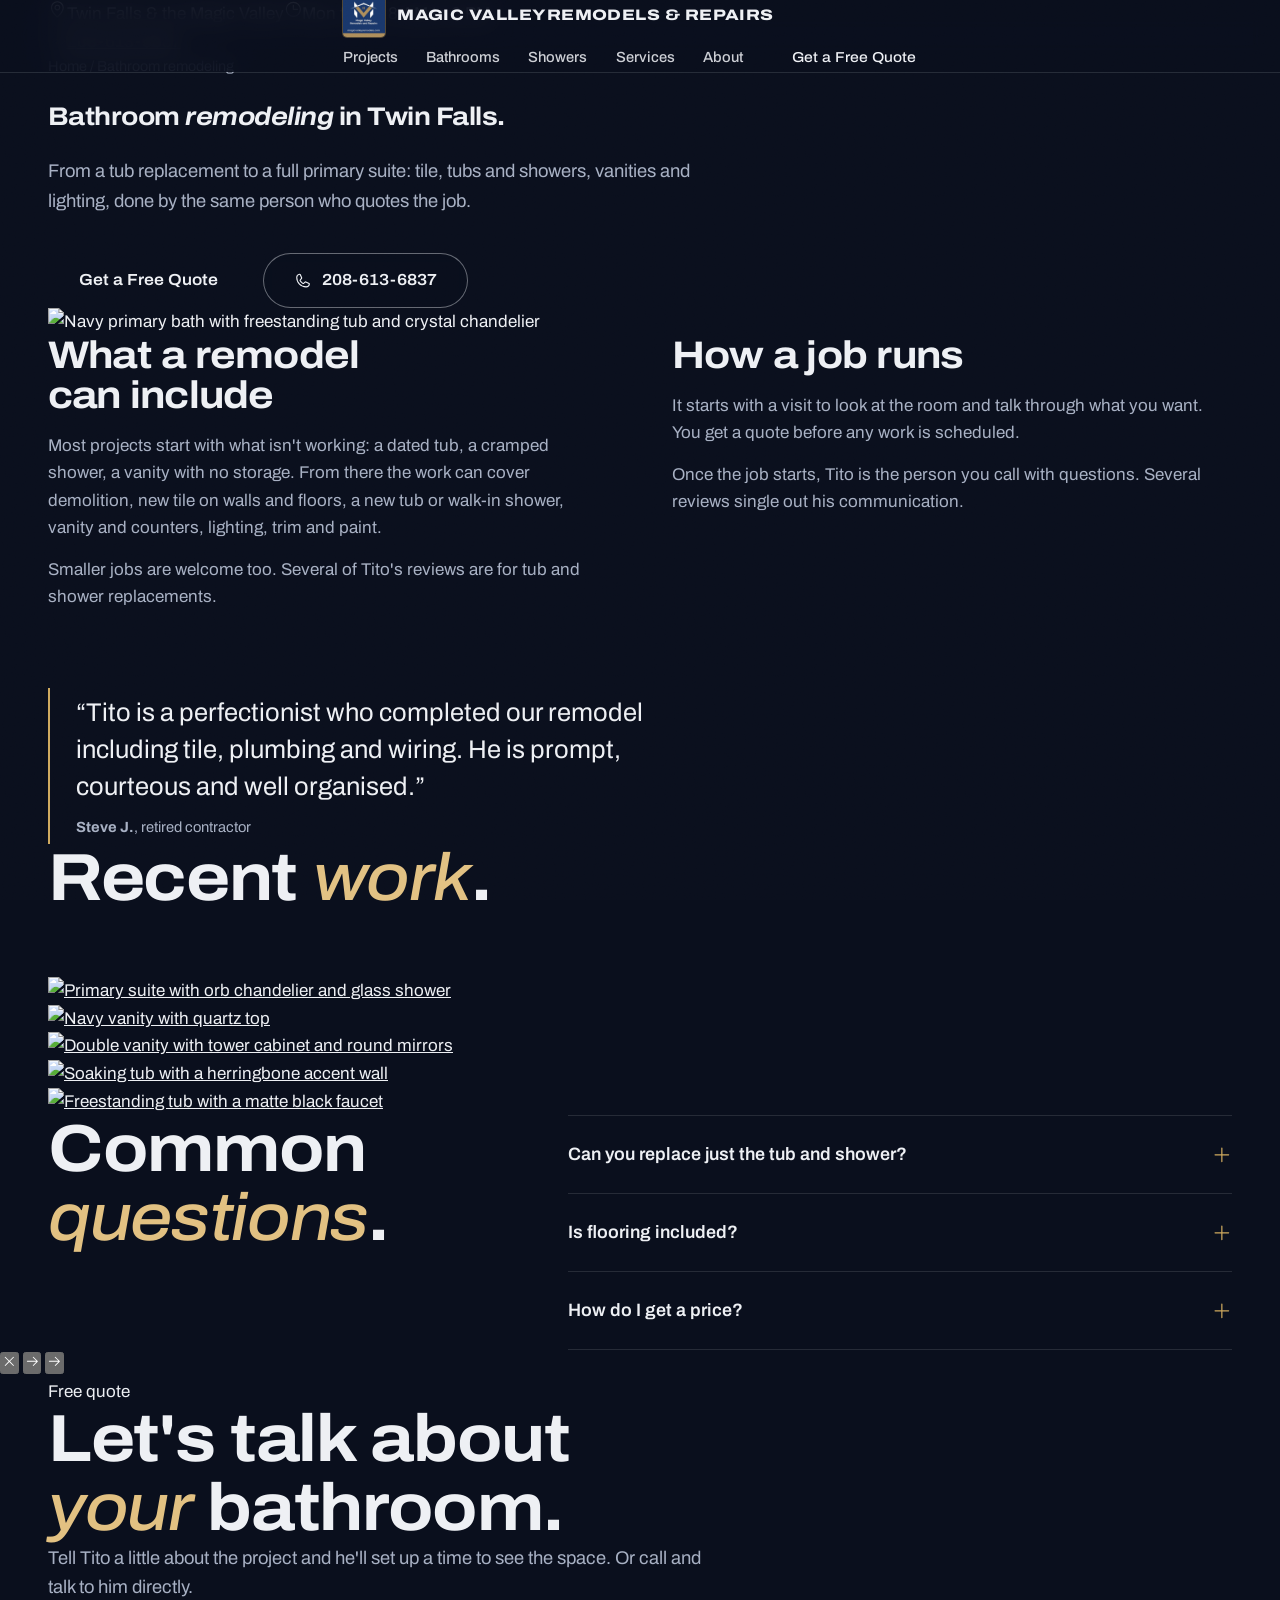
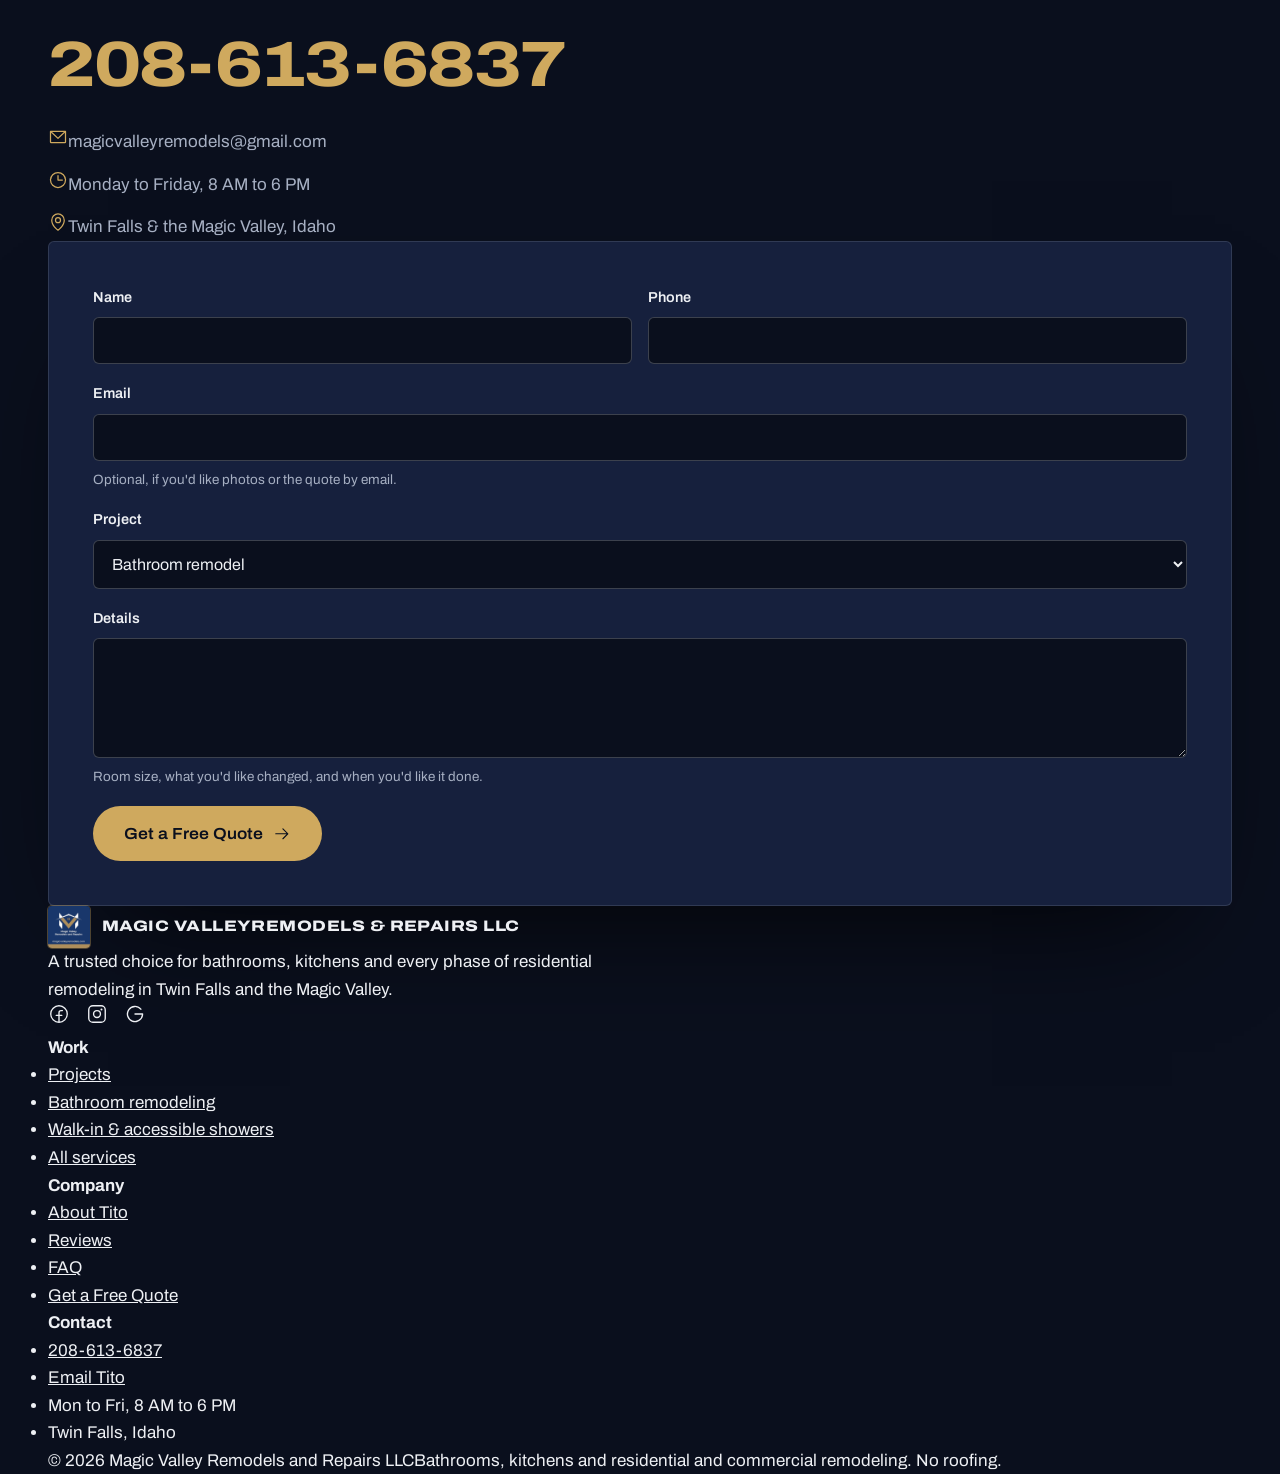
==== commit b69630df: "Editorial redesign: graded stills hero, projects page: bathroom-remodeling/index.html" ====
--- a/bathroom-remodeling/index.html
+++ b/bathroom-remodeling/index.html
@@ -4,110 +4,131 @@
   <meta charset="UTF-8">
   <meta name="viewport" content="width=device-width, initial-scale=1.0">
   <title>Bathroom Remodeling in Twin Falls, ID | Magic Valley Remodels</title>
-  <meta name="description" content="Full bathroom remodels and tub-to-shower replacements in Twin Falls and the Magic Valley by Tito Herrera, remodeling since 2003. 5.0 on Google. Free quotes: 208-613-6837.">
+  <meta name="description" content="Primary suites, full bathroom remodels and tub replacements in Twin Falls and the Magic Valley by Tito Herrera, remodeling since 2003. 5.0 on Google. Free quotes: 208-613-6837.">
   <link rel="canonical" href="https://gcwebdesigner1-sudo.github.io/magic-valley-remodels/bathroom-remodeling/">
   <meta property="og:type" content="website">
   <meta property="og:site_name" content="Magic Valley Remodels &amp; Repairs">
   <meta property="og:title" content="Bathroom Remodeling in Twin Falls, ID | Magic Valley Remodels">
-  <meta property="og:description" content="Full bathroom remodels and tub-to-shower replacements in Twin Falls and the Magic Valley by Tito Herrera, remodeling since 2003. 5.0 on Google. Free quotes: 208-613-6837.">
-  <meta property="og:image" content="https://gcwebdesigner1-sudo.github.io/magic-valley-remodels/media/v-navy-tub.jpg">
+  <meta property="og:description" content="Primary suites, full bathroom remodels and tub replacements in Twin Falls and the Magic Valley by Tito Herrera, remodeling since 2003. 5.0 on Google. Free quotes: 208-613-6837.">
+  <meta property="og:image" content="https://gcwebdesigner1-sudo.github.io/magic-valley-remodels/img/navy-tub.jpg">
   <meta property="og:url" content="https://gcwebdesigner1-sudo.github.io/magic-valley-remodels/bathroom-remodeling/">
   <meta name="twitter:card" content="summary_large_image">
-  <meta name="theme-color" content="#0a0f1d">
+  <meta name="theme-color" content="#0f1730">
   <meta name="geo.region" content="US-ID">
   <meta name="geo.placename" content="Twin Falls">
   <link rel="icon" href="../images/logo.jpg">
+  <link rel="preload" href="../fonts/cormorant-latin.woff2" as="font" type="font/woff2" crossorigin>
   <link rel="preload" href="../fonts/archivo-latin.woff2" as="font" type="font/woff2" crossorigin>
   <link rel="stylesheet" href="../styles.css">
   <script>document.documentElement.classList.add('js')</script>
-  <script type="application/ld+json">{"@context": "https://schema.org", "@type": "Service", "name": "Bathroom remodeling", "serviceType": "Bathroom remodeling and tub replacement", "url": "https://gcwebdesigner1-sudo.github.io/magic-valley-remodels/bathroom-remodeling/", "provider": {"@id": "https://gcwebdesigner1-sudo.github.io/magic-valley-remodels/#business"}, "areaServed": [{"@type": "City", "name": "Twin Falls, Idaho"}, {"@type": "AdministrativeArea", "name": "Magic Valley, Idaho"}], "image": "https://gcwebdesigner1-sudo.github.io/magic-valley-remodels/media/v-navy-tub.jpg"}</script>
+  <script type="application/ld+json">{"@context": "https://schema.org", "@type": "Service", "name": "Bathroom remodeling", "serviceType": "Bathroom remodeling and tub replacement", "url": "https://gcwebdesigner1-sudo.github.io/magic-valley-remodels/bathroom-remodeling/", "provider": {"@id": "https://gcwebdesigner1-sudo.github.io/magic-valley-remodels/#business"}, "areaServed": [{"@type": "City", "name": "Twin Falls, Idaho"}, {"@type": "AdministrativeArea", "name": "Magic Valley, Idaho"}], "image": "https://gcwebdesigner1-sudo.github.io/magic-valley-remodels/img/navy-tub.jpg"}</script>
   <script type="application/ld+json">{"@context": "https://schema.org", "@type": "BreadcrumbList", "itemListElement": [{"@type": "ListItem", "position": 1, "name": "Home", "item": "https://gcwebdesigner1-sudo.github.io/magic-valley-remodels/"}, {"@type": "ListItem", "position": 2, "name": "Bathroom remodeling", "item": "https://gcwebdesigner1-sudo.github.io/magic-valley-remodels/bathroom-remodeling/"}]}</script>
   <script type="application/ld+json">{"@context": "https://schema.org", "@type": "FAQPage", "mainEntity": [{"@type": "Question", "name": "Can you replace just the tub and shower?", "acceptedAnswer": {"@type": "Answer", "text": "Yes. Tub and shower replacements are a regular job, and several of Tito's reviews are for exactly that."}}, {"@type": "Question", "name": "Is flooring included?", "acceptedAnswer": {"@type": "Answer", "text": "Flooring goes in as part of most bathroom remodels, so it can be part of the same quote."}}, {"@type": "Question", "name": "How do I get a price?", "acceptedAnswer": {"@type": "Answer", "text": "Call 208-613-6837 or send the form below. Tito will look at the room and give you a quote before anything is scheduled."}}]}</script>
 </head>
-<body>
-  <nav class="nav" id="nav" aria-label="Main">
+<body class="page">
+  <div class="util"><div class="wrap">
+    <div class="grp"><span><svg class="icon" aria-hidden="true"><use href="../icons.svg#i-map-pin"/></svg>Twin Falls &amp; the Magic Valley</span><span class="hide-sm"><svg class="icon" aria-hidden="true"><use href="../icons.svg#i-clock"/></svg>Mon to Fri, 8 AM to 6 PM</span></div>
+    <a href="tel:+12086136837"><svg class="icon" aria-hidden="true"><use href="../icons.svg#i-phone"/></svg>208-613-6837</a>
+  </div></div>
+  <nav class="nav" id="nav" aria-label="Main"><div class="wrap">
     <a class="brand" href="../" aria-label="Magic Valley Remodels and Repairs, home">
-      <img src="../images/logo.jpg" alt="" width="42" height="42">
-      <span>Magic Valley<small>Remodels &amp; Repairs</small></span>
+      <img src="../images/logo.jpg" alt="" width="46" height="46">
+      <span><span class="bn">Magic Valley</span><span class="bs">Remodels &amp; Repairs</span></span>
     </a>
     <button class="menu-btn" aria-label="Menu" aria-expanded="false" aria-controls="menu"><svg class="icon i-open" aria-hidden="true"><use href="../icons.svg#i-list"/></svg><svg class="icon i-close" aria-hidden="true"><use href="../icons.svg#i-x"/></svg></button>
     <ul class="links" id="menu">
-      <li><a href="../#work">Work</a></li>
-      <li><a href="../bathroom-remodeling/">Bathrooms</a></li>
+      <li><a href="../projects/">Projects</a></li>
+      <li><a href="../bathroom-remodeling/" aria-current="page">Bathrooms</a></li>
       <li><a href="../walk-in-showers/">Showers</a></li>
       <li><a href="../#services">Services</a></li>
-      <li><a href="../#reviews">Reviews</a></li>
-      <li><a class="btn btn-gold" href="#quote">Get a Free Quote</a></li>
+      <li><a href="../#about">About</a></li>
+      <li><a class="btn btn-navy" href="#quote">Get a Free Quote</a></li>
     </ul>
-  </nav>
+  </div></nav>
 
   <main>
-  <section class="page-hero">
+  <section>
+    <div class="wrap split-hero">
+      <div>
+        <nav class="crumbs" aria-label="Breadcrumb"><a href="../">Home</a> / Bathroom remodeling</nav>
+        <h1 data-r>Bathroom <em>remodeling</em> in Twin Falls.</h1>
+        <p class="lead" data-r data-d="1" style="margin-top:26px">From a tub replacement to a full primary suite: tile, tubs and showers, vanities and lighting, done by the same person who quotes the job.</p>
+        <div data-r data-d="2" style="margin-top:36px;display:flex;gap:14px;flex-wrap:wrap">
+          <a class="btn btn-navy" href="#quote">Get a Free Quote</a>
+          <a class="btn btn-line" href="tel:+12086136837"><svg class="icon" aria-hidden="true"><use href="../icons.svg#i-phone"/></svg>208-613-6837</a>
+        </div>
+      </div>
+      <div class="ph" data-r="mask"><img src="../img/navy-tub-s.jpg" srcset="../img/navy-tub-s.jpg 900w, ../img/navy-tub.jpg 1800w" sizes="(max-width: 900px) 100vw, 50vw" alt="Navy primary bath with freestanding tub and crystal chandelier"></div>
+    </div>
+  </section>
+  <section class="svc sec">
     <div class="wrap">
-      <nav class="crumbs" aria-label="Breadcrumb"><a href="../">Home</a> / Bathroom remodeling</nav>
-      <h1>Bathroom remodeling in Twin Falls, Idaho</h1>
-      <p class="lead">From a tub replacement to a full master suite: tile, tubs and showers, vanities and lighting, done by the same person who quotes the job.</p>
-      <div class="actions">
-        <a class="btn btn-gold" href="#quote">Get a Free Quote</a>
-        <a class="btn btn-line" href="tel:+12086136837"><svg class="icon" aria-hidden="true"><use href="../icons.svg#i-phone"/></svg>208-613-6837</a>
+      <div class="prose">
+      <div data-r><h2>What a remodel can include</h2><p>Most projects start with what isn't working: a dated tub, a cramped shower, a vanity with no storage. From there the work can cover demolition, new tile on walls and floors, a new tub or walk-in shower, vanity and counters, lighting, trim and paint.</p><p>Smaller jobs are welcome too. Several of Tito's reviews are for tub and shower replacements.</p></div>
+      <div data-r><h2>How a job runs</h2><p>It starts with a visit to look at the room and talk through what you want. You get a quote before any work is scheduled.</p><p>Once the job starts, Tito is the person you call with questions. Several reviews single out his communication.</p></div>
+      </div>
+      <figure class="pull" data-r>
+        <blockquote class="quote-text">&ldquo;Tito is a perfectionist who completed our remodel including tile, plumbing and wiring. He is prompt, courteous and well organised.&rdquo;</blockquote>
+        <figcaption><b>Steve J.</b>, retired contractor</figcaption>
+      </figure>
+    </div>
+  </section>
+  <section class="sec">
+    <div class="wrap">
+      <h2 data-r style="margin-bottom:clamp(40px,5vw,72px)">Recent <em>work</em>.</h2>
+      <div class="gal">
+        <a class="big" href="../img/suite-chandelier.jpg" data-r><img src="../img/suite-chandelier-s.jpg" srcset="../img/suite-chandelier-s.jpg 900w, ../img/suite-chandelier.jpg 1800w" sizes="(max-width: 900px) 100vw, 50vw" alt="Primary suite with orb chandelier and glass shower" loading="lazy"></a>
+        <a class="big" href="../img/navy-vanity.jpg" data-r><img src="../img/navy-vanity-s.jpg" srcset="../img/navy-vanity-s.jpg 900w, ../img/navy-vanity.jpg 1800w" sizes="(max-width: 900px) 100vw, 50vw" alt="Navy vanity with quartz top" loading="lazy"></a>
+        <a class="p" href="../img/suite-vanity.jpg" data-r><img src="../img/suite-vanity-s.jpg" srcset="../img/suite-vanity-s.jpg 900w, ../img/suite-vanity.jpg 1800w" sizes="(max-width: 900px) 100vw, 50vw" alt="Double vanity with tower cabinet and round mirrors" loading="lazy"></a>
+        <a class="p" href="../img/suite-herringbone.jpg" data-r><img src="../img/suite-herringbone-s.jpg" srcset="../img/suite-herringbone-s.jpg 900w, ../img/suite-herringbone.jpg 1800w" sizes="(max-width: 900px) 100vw, 50vw" alt="Soaking tub with a herringbone accent wall" loading="lazy"></a>
+        <a class="p" href="../img/pattern-tub.jpg" data-r><img src="../img/pattern-tub-s.jpg" srcset="../img/pattern-tub-s.jpg 900w, ../img/pattern-tub.jpg 1800w" sizes="(max-width: 900px) 100vw, 50vw" alt="Freestanding tub with a matte black faucet" loading="lazy"></a>
       </div>
     </div>
   </section>
-  <section>
-    <div class="wrap trio">
-        <figure class="rise"><img src="../media/v-navy-tub.jpg" alt="Bathroom with navy wainscoting, crystal chandelier and freestanding tub" loading="lazy"><figcaption>Navy soaking-tub bath</figcaption></figure>
-        <figure class="rise"><img src="../media/v-vanity-round.jpg" alt="Double vanity with tower cabinet, granite tops and round mirrors" loading="lazy"><figcaption>Double vanity</figcaption></figure>
-        <figure class="rise"><img src="../media/v-herringbone-tub.jpg" alt="Soaking tub with herringbone tile accent wall" loading="lazy"><figcaption>Herringbone tub nook</figcaption></figure>
-    </div>
-  </section>
-  <section class="pad">
-    <div class="wrap">
-      <div class="prose">
-        <div class="rise"><h2>What a remodel can include</h2><p>Most projects start with what's not working: a dated tub, a cramped shower, a vanity with no storage. From there the work can cover demolition, new tile on walls and floors, a new tub or walk-in shower, vanity and counters, lighting, trim and paint.</p><p>Smaller jobs are welcome too. Several of Tito's reviews are for tub and shower replacements.</p></div>
-        <div class="rise"><h2>How a job runs</h2><p>It starts with a visit to look at the room and talk through what you want. You get a quote before any work is scheduled.</p><p>Once the job starts, Tito is the person you call with questions. Several reviews single out his communication.</p></div>
-      </div>
-      <figure class="pull rise">
-        <blockquote>&ldquo;Tito is a perfectionist who completed our remodel including tile, plumbing and wiring. He is prompt, courteous and well organised.&rdquo;</blockquote>
-        <figcaption>Steve J., Google review, 3 years ago</figcaption>
-      </figure>
-    </div>
-  </section>
 
-  <section class="faq pad" style="padding-top:0">
+  <section class="faq sec" style="padding-top:0">
     <div class="wrap faq-grid">
-      <div class="rise"><h2>Common questions</h2></div>
-      <div>
-          <details>
-            <summary>Can you replace just the tub and shower?<svg class="icon" aria-hidden="true"><use href="../icons.svg#i-plus"/></svg></summary>
-            <p>Yes. Tub and shower replacements are a regular job, and several of Tito's reviews are for exactly that.</p>
-          </details>
-          <details>
-            <summary>Is flooring included?<svg class="icon" aria-hidden="true"><use href="../icons.svg#i-plus"/></svg></summary>
-            <p>Flooring goes in as part of most bathroom remodels, so it can be part of the same quote.</p>
-          </details>
-          <details>
-            <summary>How do I get a price?<svg class="icon" aria-hidden="true"><use href="../icons.svg#i-plus"/></svg></summary>
-            <p>Call 208-613-6837 or send the form below. Tito will look at the room and give you a quote before anything is scheduled.</p>
-          </details>
+      <div data-r><h2>Common <em>questions</em>.</h2></div>
+      <div data-r data-d="1">
+        <details>
+          <summary>Can you replace just the tub and shower?<svg class="icon" aria-hidden="true"><use href="../icons.svg#i-plus"/></svg></summary>
+          <p>Yes. Tub and shower replacements are a regular job, and several of Tito's reviews are for exactly that.</p>
+        </details>
+        <details>
+          <summary>Is flooring included?<svg class="icon" aria-hidden="true"><use href="../icons.svg#i-plus"/></svg></summary>
+          <p>Flooring goes in as part of most bathroom remodels, so it can be part of the same quote.</p>
+        </details>
+        <details>
+          <summary>How do I get a price?<svg class="icon" aria-hidden="true"><use href="../icons.svg#i-plus"/></svg></summary>
+          <p>Call 208-613-6837 or send the form below. Tito will look at the room and give you a quote before anything is scheduled.</p>
+        </details>
       </div>
     </div>
   </section>
   </main>
+  <div class="lb" role="dialog" aria-modal="true" aria-label="Photo viewer">
+    <img alt="">
+    <p></p>
+    <button class="x" type="button" aria-label="Close"><svg class="icon" aria-hidden="true"><use href="../icons.svg#i-x"/></svg></button>
+    <button class="pv" type="button" aria-label="Previous photo"><svg class="icon" aria-hidden="true"><use href="../icons.svg#i-arrow-right"/></svg></button>
+    <button class="nx" type="button" aria-label="Next photo"><svg class="icon" aria-hidden="true"><use href="../icons.svg#i-arrow-right"/></svg></button>
+  </div>
 
-  <section class="quote" id="quote">
+  <section class="cta sec" id="quote" style="padding-bottom:0">
     <div class="wrap">
-      <div class="quote-grid">
-        <div class="rise">
+      <div class="cta-grid">
+        <div data-r>
+          <span class="caps label" style="color:var(--gold-soft)">Free quote</span>
           <h2>Let's talk about <em>your</em> bathroom.</h2>
-          <p class="lead" style="margin-top:18px">Send a few details and Tito will get back to you. Or call and talk to him directly.</p>
+          <p class="lead">Tell Tito a little about the project and he'll set up a time to see the space. Or call and talk to him directly.</p>
           <a class="phone-xl" href="tel:+12086136837">208-613-6837</a>
           <ul class="contact">
-            <li><a href="mailto:magicvalleyremodels@gmail.com"><svg class="icon" aria-hidden="true"><use href="../icons.svg#i-envelope-simple"/></svg>magicvalleyremodels@gmail.com</a></li>
-            <li><span><svg class="icon" aria-hidden="true"><use href="../icons.svg#i-clock"/></svg>Monday to Friday, 8 AM to 6 PM</span></li>
-            <li><span><svg class="icon" aria-hidden="true"><use href="../icons.svg#i-map-pin"/></svg>Twin Falls &amp; the Magic Valley, Idaho</span></li>
+            <li><svg class="icon" aria-hidden="true"><use href="../icons.svg#i-envelope-simple"/></svg><a href="mailto:magicvalleyremodels@gmail.com">magicvalleyremodels@gmail.com</a></li>
+            <li><svg class="icon" aria-hidden="true"><use href="../icons.svg#i-clock"/></svg>Monday to Friday, 8 AM to 6 PM</li>
+            <li><svg class="icon" aria-hidden="true"><use href="../icons.svg#i-map-pin"/></svg>Twin Falls &amp; the Magic Valley, Idaho</li>
           </ul>
         </div>
-        <form class="form rise" action="https://formsubmit.co/magicvalleyremodels@gmail.com" method="POST">
+        <form class="form" data-r data-d="1" action="https://formsubmit.co/magicvalleyremodels@gmail.com" method="POST">
           <input type="hidden" name="_subject" value="New quote request from the website">
           <input type="hidden" name="_template" value="table">
           <input type="text" name="_honey" class="hp" tabindex="-1" autocomplete="off" aria-hidden="true">
@@ -118,34 +139,41 @@
           <div class="field"><label for="f-email">Email</label><input id="f-email" name="email" type="email" autocomplete="email"><span class="hint">Optional, if you'd like photos or the quote by email.</span></div>
           <div class="field"><label for="f-project">Project</label>
             <select id="f-project" name="Project">
-              <option>Bathroom remodel</option>
-              <option>Walk-in or accessible shower</option>
-              <option>Tub replacement</option>
-              <option>Kitchen</option>
-              <option>Whole-home remodel</option>
-              <option>Commercial project</option>
-              <option>Repair or other</option>
+              <option>Bathroom remodel</option><option>Walk-in or accessible shower</option><option>Tub replacement</option>
+              <option>Kitchen</option><option>Whole-home remodel</option><option>Commercial project</option><option>Repair or other</option>
             </select>
           </div>
-          <div class="field"><label for="f-details">Details</label><textarea id="f-details" name="Details" rows="4"></textarea><span class="hint">Room size, what you want changed, and when you'd like it done.</span></div>
-          <button class="btn btn-gold" type="submit">Get a Free Quote</button>
+          <div class="field"><label for="f-details">Details</label><textarea id="f-details" name="Details" rows="4"></textarea><span class="hint">Room size, what you'd like changed, and when you'd like it done.</span></div>
+          <button class="btn btn-gold" type="submit">Get a Free Quote <svg class="icon" aria-hidden="true"><use href="../icons.svg#i-arrow-right"/></svg></button>
         </form>
       </div>
-      <footer class="footer">
-        <a class="brand" href="../"><img src="../images/logo.jpg" alt="" width="42" height="42"><span>Magic Valley<small>Remodels &amp; Repairs LLC</small></span></a>
-        <nav aria-label="Footer">
-          <a href="../bathroom-remodeling/">Bathroom remodeling</a>
-          <a href="../walk-in-showers/">Walk-in showers</a>
-          <a href="../#services">Services</a>
-          <a href="../#faq">FAQ</a>
-        </nav>
-        <div class="socials">
-          <a href="https://www.facebook.com/magicvalleyremodelsandrepairs" target="_blank" rel="noopener" aria-label="Facebook"><svg class="icon" aria-hidden="true"><use href="../icons.svg#i-facebook-logo"/></svg></a>
-          <a href="https://www.instagram.com/magic_valley_remodels/" target="_blank" rel="noopener" aria-label="Instagram"><svg class="icon" aria-hidden="true"><use href="../icons.svg#i-instagram-logo"/></svg></a>
-          <a href="https://www.google.com/maps?cid=8080386999738490906" target="_blank" rel="noopener" aria-label="Google reviews"><svg class="icon" aria-hidden="true"><use href="../icons.svg#i-google-logo"/></svg></a>
+      <footer class="foot">
+        <div>
+          <a class="brand" href="../"><img src="../images/logo.jpg" alt="" width="46" height="46"><span><span class="bn">Magic Valley</span><span class="bs">Remodels &amp; Repairs LLC</span></span></a>
+          <p class="tag">A trusted choice for bathrooms, kitchens and every phase of residential remodeling in Twin Falls and the Magic Valley.</p>
+          <div class="socials">
+            <a href="https://www.facebook.com/magicvalleyremodelsandrepairs" target="_blank" rel="noopener" aria-label="Facebook"><svg class="icon" aria-hidden="true"><use href="../icons.svg#i-facebook-logo"/></svg></a>
+            <a href="https://www.instagram.com/magic_valley_remodels/" target="_blank" rel="noopener" aria-label="Instagram"><svg class="icon" aria-hidden="true"><use href="../icons.svg#i-instagram-logo"/></svg></a>
+            <a href="https://www.google.com/maps?cid=8080386999738490906" target="_blank" rel="noopener" aria-label="Google reviews"><svg class="icon" aria-hidden="true"><use href="../icons.svg#i-google-logo"/></svg></a>
+          </div>
         </div>
-        <p>&copy; <span id="year">2026</span> Magic Valley Remodels and Repairs LLC, Twin Falls, Idaho. <a href="tel:+12086136837">208-613-6837</a></p>
+        <div><h4>Work</h4><ul>
+          <li><a href="../projects/">Projects</a></li>
+          <li><a href="../bathroom-remodeling/">Bathroom remodeling</a></li>
+          <li><a href="../walk-in-showers/">Walk-in &amp; accessible showers</a></li>
+          <li><a href="../#services">All services</a></li></ul></div>
+        <div><h4>Company</h4><ul>
+          <li><a href="../#about">About Tito</a></li>
+          <li><a href="../#reviews">Reviews</a></li>
+          <li><a href="../#faq">FAQ</a></li>
+          <li><a href="#quote">Get a Free Quote</a></li></ul></div>
+        <div><h4>Contact</h4><ul>
+          <li><a href="tel:+12086136837">208-613-6837</a></li>
+          <li><a href="mailto:magicvalleyremodels@gmail.com">Email Tito</a></li>
+          <li>Mon to Fri, 8 AM to 6 PM</li>
+          <li>Twin Falls, Idaho</li></ul></div>
       </footer>
+      <div class="legal"><span>&copy; <span id="year">2026</span> Magic Valley Remodels and Repairs LLC</span><span>Bathrooms, kitchens and residential and commercial remodeling. No roofing.</span></div>
     </div>
   </section>
 
--- a/styles.css
+++ b/styles.css
@@ -1,340 +1,356 @@
-/* Magic Valley Remodels & Repairs
-   Type: Archivo (variable width + weight), self-hosted.
-   Color: cool off-white + charcoal, one accent (logo navy).
-   Shape rule: photos and panels 4px, buttons full pill. */
-
-@font-face {
-  font-family: "Archivo";
-  src: url("fonts/archivo-latin.woff2") format("woff2");
-  font-weight: 100 900; font-stretch: 62% 125%; font-style: normal; font-display: swap;
-}
-@font-face {
-  font-family: "Archivo";
-  src: url("fonts/archivo-italic-latin.woff2") format("woff2");
-  font-weight: 100 900; font-stretch: 62% 125%; font-style: italic; font-display: swap;
-}
-
-:root {
-  --bg: #f1f2ef;
-  --surface: #e5e7e2;
-  --raised: #fafbf9;
-  --ink: #15181d;
-  --muted: #545b65;
-  --line: rgba(21, 24, 29, .14);
-  --accent: #1d3170;
-  --accent-hover: #15255a;
-  --on-accent: #ffffff;
-  --block: #141c33;
-  --on-block: #e9ecf2;
-  --on-block-muted: #a9b2c4;
-  --r: 4px;
-  --ease: cubic-bezier(.16, 1, .3, 1);
-  --font: "Archivo", "Helvetica Neue", Arial, sans-serif;
-  color-scheme: light dark;
-}
-@media (prefers-color-scheme: dark) {
-  :root {
-    --bg: #0f1216;
-    --surface: #171b21;
-    --raised: #1c2128;
-    --ink: #ebedf0;
-    --muted: #a3aab5;
-    --line: rgba(235, 237, 240, .13);
-    --accent: #4565c9;
-    --accent-hover: #5674d6;
-    --block: #0b1022;
-  }
-}
-
-* { box-sizing: border-box; margin: 0; padding: 0; }
-html { scroll-behavior: smooth; -webkit-text-size-adjust: 100%; }
-body { font-family: var(--font); font-size: 1.0625rem; line-height: 1.6; color: var(--ink); background: var(--bg); -webkit-font-smoothing: antialiased; }
-img, video { display: block; max-width: 100%; }
-a { color: inherit; }
-.icon { width: 1.1em; height: 1.1em; flex: none; }
-.wrap { max-width: 1240px; margin: 0 auto; padding: 0 clamp(16px, 4vw, 40px); }
-section { padding: clamp(72px, 10vw, 128px) 0; }
-section[id] { scroll-margin-top: 72px; }
-:focus-visible { outline: 2px solid var(--accent); outline-offset: 3px; }
-
-h1, h2, h3 { font-weight: 700; line-height: 1.08; letter-spacing: -.02em; font-stretch: 112%; text-wrap: balance; }
-h2 { font-size: clamp(2rem, 4.2vw, 3.25rem); max-width: 20ch; }
-h3 { font-size: 1.25rem; letter-spacing: -.01em; }
-p { max-width: 62ch; }
-.lead { font-size: 1.125rem; color: var(--muted); }
-.label { font-size: .78rem; font-weight: 600; letter-spacing: .14em; text-transform: uppercase; color: var(--accent); font-stretch: 110%; margin-bottom: 18px; display: block; }
-
-/* ---------- Buttons ---------- */
-.btn {
-  display: inline-flex; align-items: center; justify-content: center; gap: 10px; white-space: nowrap;
-  font: 600 1rem/1 var(--font); font-stretch: 108%; text-decoration: none;
-  padding: 17px 28px; border-radius: 999px; border: 1.5px solid transparent; cursor: pointer;
-  transition: background-color .25s var(--ease), color .25s var(--ease), border-color .25s var(--ease), transform .2s var(--ease);
-}
-.btn:active { transform: translateY(1px) scale(.98); }
-.btn-accent { background: var(--accent); color: var(--on-accent); }
-.btn-accent:hover { background: var(--accent-hover); }
-.btn-light { background: #f6f7f5; color: #15181d; }
-.btn-light:hover { background: #fff; }
-.btn-line-light { color: #fff; border-color: rgba(255,255,255,.75); background: rgba(10,12,16,.25); }
-.btn-line-light:hover { background: rgba(255,255,255,.14); }
-.btn-line { color: var(--ink); border-color: var(--line); }
-.btn-line:hover { border-color: var(--ink); }
-.text-link { display: inline-flex; align-items: center; gap: 8px; font-weight: 600; color: var(--accent); text-decoration: none; border-bottom: 1.5px solid currentColor; padding-bottom: 2px; transition: gap .25s var(--ease); }
-.text-link:hover { gap: 12px; }
-
-/* ---------- Nav ---------- */
-.nav {
-  position: fixed; inset: 0 0 auto; z-index: 30; height: 68px;
-  display: flex; align-items: center; justify-content: space-between; gap: 24px;
-  padding: 0 clamp(16px, 4vw, 40px); color: #fff;
-  transition: background-color .35s var(--ease), color .35s var(--ease), box-shadow .35s var(--ease);
-}
-.nav.solid { background: color-mix(in srgb, var(--bg) 92%, transparent); color: var(--ink); box-shadow: 0 1px 0 var(--line); backdrop-filter: blur(10px); -webkit-backdrop-filter: blur(10px); }
-.brand { display: flex; align-items: center; gap: 12px; text-decoration: none; }
-.brand img { width: 40px; height: 40px; border-radius: var(--r); object-fit: cover; }
-.brand span { font-weight: 800; font-stretch: 120%; font-size: .95rem; letter-spacing: .02em; text-transform: uppercase; line-height: 1.05; }
-.brand small { display: block; font-weight: 500; font-stretch: 100%; font-size: .68rem; letter-spacing: .08em; opacity: .75; }
-.links { list-style: none; display: flex; align-items: center; gap: clamp(14px, 2vw, 28px); }
-.links a { text-decoration: none; font-size: .92rem; font-weight: 500; }
-.links a:not(.btn):hover { text-decoration: underline; text-underline-offset: 6px; text-decoration-thickness: 1.5px; }
-.links .btn { padding: 11px 18px; font-size: .9rem; }
-.menu-btn { display: none; width: 44px; height: 44px; border: 0; background: none; color: inherit; cursor: pointer; place-items: center; }
-.menu-btn .icon { width: 26px; height: 26px; }
-.menu-btn .i-close { display: none; }
-.menu-btn[aria-expanded="true"] .i-open { display: none; }
-.menu-btn[aria-expanded="true"] .i-close { display: block; }
-@media (max-width: 900px) {
-  .menu-btn { display: grid; }
-  .brand small { display: none; }
-  .links {
-    position: fixed; top: 68px; left: 0; right: 0; flex-direction: column; align-items: stretch; gap: 0;
-    background: var(--bg); color: var(--ink); padding: 8px 16px 20px; box-shadow: 0 16px 30px rgba(10, 14, 22, .12);
-    opacity: 0; visibility: hidden; transform: translateY(-6px); transition: opacity .25s, transform .25s, visibility .25s;
-  }
-  .links.open { opacity: 1; visibility: visible; transform: none; }
-  .links li a:not(.btn) { display: block; padding: 15px 4px; border-bottom: 1px solid var(--line); font-size: 1.05rem; }
-  .links .btn { margin-top: 16px; width: 100%; padding: 16px; }
-}
-
-/* ---------- Hero (name, quote, phone over his work) ---------- */
-.hero { position: relative; min-height: 100vh; min-height: 100dvh; display: grid; place-items: center; text-align: center; color: #fff; overflow: hidden; background: #1b1d21; }
-.hero-media { position: absolute; inset: 0; }
-.hero-media video { width: 100%; height: 100%; object-fit: cover; }
-.hero-shade { position: absolute; inset: 0; pointer-events: none;
-  background: linear-gradient(180deg, rgba(12,14,18,.62) 0%, rgba(12,14,18,.42) 40%, rgba(12,14,18,.55) 72%, rgba(12,14,18,.85) 100%); }
-.hero-inner { position: relative; padding: 96px 16px 48px; }
-.hero h1 { font-weight: 800; font-stretch: 125%; text-transform: uppercase; letter-spacing: -.01em; line-height: .92; font-size: clamp(3.1rem, 11.5vw, 9.5rem); }
-.hero h1 .name { display: block; }
-.hero h1 .name span { display: inline-block; }
-.hero h1 .trade { display: block; margin-top: .6em; font-size: clamp(.8rem, 1.5vw, 1.05rem); font-weight: 600; letter-spacing: .32em; line-height: 1.3; }
-.hero-ctas { margin-top: clamp(28px, 4vw, 44px); display: flex; gap: 12px; justify-content: center; flex-wrap: wrap; }
-.hero-ctas .btn { font-size: 1.02rem; }
-
-@media (prefers-reduced-motion: no-preference) {
-  .hero-media video { animation: settle 2.6s var(--ease) both; }
-  .hero h1 .name span { animation: rise 1.3s var(--ease) both; }
-  .hero h1 .name span:nth-child(2) { animation-delay: .12s; }
-  .hero h1 .trade, .hero-ctas { animation: fade 1.1s .55s var(--ease) both; }
-  @supports (animation-timeline: scroll()) {
-    .hero-inner { animation: heroOut linear both; animation-timeline: scroll(root); animation-range: 0 90vh; }
-  }
-}
-@keyframes settle { from { transform: scale(1.12); } }
-@keyframes rise { from { transform: translateY(40%); opacity: 0; } }
-@keyframes fade { from { opacity: 0; transform: translateY(12px); } }
-@keyframes heroOut { to { transform: translateY(-70px); opacity: 0; } }
-
-/* ---------- Intro: statement + facts ---------- */
-.intro h2 { font-size: clamp(2.1rem, 5vw, 4rem); max-width: 17ch; }
-.intro .lead { margin-top: 24px; }
-.facts { margin-top: clamp(40px, 6vw, 72px); display: grid; grid-template-columns: repeat(4, minmax(0, 1fr)); border-top: 1px solid var(--line); }
-.facts div { padding: 22px 20px 0 0; }
-.facts div + div { padding-left: 20px; border-left: 1px solid var(--line); }
-.facts strong { display: block; font-size: clamp(1.5rem, 2.6vw, 2.1rem); font-weight: 700; font-stretch: 115%; letter-spacing: -.02em; line-height: 1.1; }
-.facts span { display: block; margin-top: 6px; font-size: .92rem; color: var(--muted); }
-
-/* ---------- Before / after ---------- */
-.ba { background: var(--surface); }
-.ba-head { margin-bottom: clamp(40px, 6vw, 64px); }
-.ba-head .lead { margin-top: 14px; }
-.ba-row { display: grid; grid-template-columns: minmax(0, 1.05fr) minmax(0, .95fr); gap: clamp(28px, 6vw, 88px); align-items: center; }
-.ba-row + .ba-row { margin-top: clamp(64px, 9vw, 120px); }
-.ba-row.flip .compare { order: 2; justify-self: end; }
-.ba-copy p { color: var(--muted); margin-top: 14px; }
-.ba-copy .points { list-style: none; margin-top: 26px; display: grid; gap: 10px; }
-.ba-copy .points li { padding-left: 22px; position: relative; }
-.ba-copy .points li::before { content: ""; position: absolute; left: 0; top: .78em; width: 10px; height: 1.5px; background: var(--accent); }
-
-@property --pos { syntax: "<percentage>"; inherits: true; initial-value: 50%; }
-.compare { position: relative; overflow: hidden; border-radius: var(--r); aspect-ratio: 3 / 4; background: var(--bg); user-select: none; touch-action: pan-y; --pos: 50%; max-width: 560px; width: 100%; }
-.compare > img, .compare .after img { width: 100%; height: 100%; object-fit: cover; }
-.compare .after { position: absolute; inset: 0; clip-path: inset(0 0 0 var(--pos)); }
-.compare .handle { position: absolute; top: 0; bottom: 0; left: var(--pos); width: 48px; margin-left: -24px; border: 0; background: none; cursor: ew-resize; display: flex; justify-content: center; }
-.compare .handle::before { content: ""; position: absolute; inset: 0 auto 0 50%; width: 2px; margin-left: -1px; background: #fff; box-shadow: 0 0 10px rgba(0,0,0,.35); }
-.compare .handle span { position: relative; align-self: center; display: grid; place-items: center; width: 44px; height: 44px; border-radius: 999px; background: #fff; color: #15181d; box-shadow: 0 6px 18px rgba(10,14,22,.3); }
-.compare .handle .icon { width: 18px; height: 18px; }
-.compare .tag { position: absolute; bottom: 14px; padding: 6px 11px; border-radius: 999px; font-size: .74rem; font-weight: 600; background: rgba(15,18,24,.72); color: #fff; pointer-events: none; }
-.compare .tag-before { left: 14px; }
-.compare .after .tag { right: 14px; background: var(--accent); color: var(--on-accent); }
-@media (prefers-reduced-motion: no-preference) {
-  @supports (animation-timeline: view()) {
-    .compare:not(.manual) { animation: wipe linear both; animation-timeline: view(); animation-range: entry 35% cover 55%; }
-  }
-}
-@keyframes wipe { from { --pos: 100%; } to { --pos: 0%; } }
-
-/* ---------- Work: bento ---------- */
-.work-head { display: flex; flex-wrap: wrap; align-items: end; justify-content: space-between; gap: 20px 40px; margin-bottom: clamp(36px, 5vw, 56px); }
-.bento { display: grid; grid-template-columns: repeat(4, minmax(0, 1fr)); grid-auto-rows: clamp(220px, 21vw, 300px); gap: 12px; }
-.tile { position: relative; overflow: hidden; border-radius: var(--r); background: var(--surface); margin: 0; }
-.tile img, .tile video { width: 100%; height: 100%; object-fit: cover; transition: transform 1.1s var(--ease); }
-.tile:hover img, .tile:hover video { transform: scale(1.035); }
-.tile figcaption { position: absolute; left: 0; right: 0; bottom: 0; padding: 40px 16px 14px; color: #fff; font-weight: 600; font-size: .98rem; background: linear-gradient(transparent, rgba(10,12,16,.72)); }
-.t-a { grid-column: 1 / 3; grid-row: 1 / 3; }
-.t-b { grid-column: 3; grid-row: 1 / 3; }
-.t-c { grid-column: 4; grid-row: 1; }
-.t-d { grid-column: 4; grid-row: 2; }
-.t-e { grid-column: 1; grid-row: 3 / 5; }
-.t-f { grid-column: 2; grid-row: 3 / 5; }
-.t-g { grid-column: 3 / 5; grid-row: 3; }
-.t-h { grid-column: 3 / 5; grid-row: 4; }
-.t-g img { object-position: 50% 62%; }
-.t-h video { object-position: 50% 40%; }
-@media (prefers-reduced-motion: no-preference) {
-  @supports (animation-timeline: view()) {
-    .tile { animation: tileIn linear both; animation-timeline: view(); animation-range: entry 0% entry 60%; }
-  }
-}
-@keyframes tileIn { from { opacity: 0; transform: translateY(40px); } }
-@media (max-width: 900px) {
-  .bento { grid-template-columns: repeat(2, minmax(0, 1fr)); grid-auto-rows: 240px; }
-  .t-a { grid-column: 1 / 3; grid-row: span 2; }
-  .t-b, .t-c, .t-d, .t-e, .t-f, .t-g, .t-h { grid-column: auto; grid-row: auto; }
-  .t-b, .t-e, .t-f { grid-row: span 2; }
-  .t-g, .t-h { grid-column: 1 / 3; }
-}
-
-/* ---------- Reviews: scroll-snap strip ---------- */
-.reviews { background: var(--surface); }
-.reviews-head { display: flex; flex-wrap: wrap; align-items: end; gap: 20px 36px; margin-bottom: 36px; }
-.score { display: flex; align-items: center; gap: 14px; }
-.score strong { font-size: 3.2rem; font-weight: 800; font-stretch: 120%; line-height: 1; }
-.stars { display: flex; gap: 3px; color: var(--accent); }
-.stars .icon { width: 20px; height: 20px; }
-.score small { display: block; color: var(--muted); font-size: .9rem; margin-top: 4px; }
-.reviews-head .text-link { margin-left: auto; }
-.strip { display: grid; grid-auto-flow: column; grid-auto-columns: minmax(300px, 380px); gap: 16px; overflow-x: auto; scroll-snap-type: x mandatory; padding-bottom: 14px; scrollbar-width: thin; }
-.review { scroll-snap-align: start; background: var(--raised); border-radius: var(--r); padding: 26px; display: flex; flex-direction: column; gap: 18px; border: 1px solid var(--line); margin: 0; }
-.review .stars .icon { width: 15px; height: 15px; }
-.review blockquote { font-size: 1.05rem; line-height: 1.55; }
-.review figcaption { margin-top: auto; font-size: .9rem; color: var(--muted); }
-.review figcaption b { color: var(--ink); font-weight: 600; }
-
-/* ---------- Services ---------- */
-.svc-grid { display: grid; grid-template-columns: 1.15fr .85fr; gap: 16px; margin-top: clamp(36px, 5vw, 56px); }
-.svc { position: relative; display: block; overflow: hidden; border-radius: var(--r); text-decoration: none; color: #fff; min-height: 460px; }
-.svc img { position: absolute; inset: 0; width: 100%; height: 100%; object-fit: cover; transition: transform 1.1s var(--ease); }
-.svc:hover img { transform: scale(1.03); }
-.svc .svc-body { position: absolute; inset: auto 0 0 0; padding: 28px; background: linear-gradient(transparent, rgba(10,12,16,.85) 45%); }
-.svc h3 { font-size: clamp(1.5rem, 2.4vw, 2rem); }
-.svc p { margin-top: 8px; color: rgba(255,255,255,.86); max-width: 44ch; }
-.svc .go { display: inline-flex; align-items: center; gap: 8px; margin-top: 16px; font-weight: 600; }
-.also { margin-top: 28px; color: var(--muted); }
-.also b { color: var(--ink); font-weight: 600; }
-
-/* ---------- About: overlap ---------- */
-.about-grid { display: grid; grid-template-columns: repeat(12, minmax(0, 1fr)); align-items: center; }
-.about-grid img { grid-column: 1 / 8; grid-row: 1; width: 100%; aspect-ratio: 4 / 3; object-fit: cover; border-radius: var(--r); }
-.about-card { grid-column: 7 / 13; grid-row: 1; position: relative; background: var(--raised); border: 1px solid var(--line); border-radius: var(--r); padding: clamp(28px, 4vw, 48px); box-shadow: 0 30px 60px -30px rgba(20, 28, 51, .35); }
-.about-card p { color: var(--muted); margin-top: 16px; }
-@media (max-width: 900px) {
-  .about-grid { grid-template-columns: 1fr; }
-  .about-grid img, .about-card { grid-column: 1; grid-row: auto; }
-  .about-card { margin: -48px 12px 0; }
-}
-
-/* ---------- FAQ ---------- */
-.faq { background: var(--surface); }
-.faq-grid { display: grid; grid-template-columns: .8fr 1.2fr; gap: clamp(28px, 6vw, 88px); align-items: start; }
-.faq details { border-bottom: 1px solid var(--line); }
-.faq details:first-child { border-top: 1px solid var(--line); }
-.faq summary { list-style: none; cursor: pointer; display: flex; justify-content: space-between; gap: 20px; align-items: center; padding: 22px 0; font-weight: 600; font-size: 1.1rem; }
-.faq summary::-webkit-details-marker { display: none; }
-.faq summary .icon { transition: transform .3s var(--ease); color: var(--accent); }
-.faq details[open] summary .icon { transform: rotate(45deg); }
-.faq details p { padding: 0 0 22px; color: var(--muted); }
-
-/* ---------- Quote + footer (the one dark block) ---------- */
-.quote { background: var(--block); color: var(--on-block); padding-bottom: 0; }
-.quote h2 { color: #fff; }
-.quote .lead { color: var(--on-block-muted); margin-top: 16px; }
-.quote-grid { display: grid; grid-template-columns: .9fr 1.1fr; gap: clamp(32px, 6vw, 88px); align-items: start; }
-.contact { list-style: none; margin-top: 36px; display: grid; gap: 18px; }
-.contact a, .contact span { display: inline-flex; align-items: center; gap: 12px; text-decoration: none; }
-.contact .big { font-size: clamp(1.6rem, 3vw, 2.2rem); font-weight: 700; font-stretch: 112%; color: #fff; }
-.contact a:hover { text-decoration: underline; text-underline-offset: 6px; }
-.contact .icon { width: 22px; height: 22px; color: #8ea3e3; }
-.form { background: var(--raised); color: var(--ink); border-radius: var(--r); padding: clamp(22px, 3.5vw, 40px); display: grid; gap: 18px; }
-.form .row { display: grid; grid-template-columns: 1fr 1fr; gap: 16px; }
-.field { display: grid; gap: 8px; }
-.field label { font-size: .9rem; font-weight: 600; }
-.field input, .field select, .field textarea { font: 400 1rem var(--font); color: var(--ink); background: var(--bg); border: 1.5px solid rgba(21,24,29,.28); border-radius: var(--r); padding: 13px 14px; transition: border-color .2s; }
-.field textarea { min-height: 120px; resize: vertical; }
-.field input:focus, .field select:focus, .field textarea:focus { outline: none; border-color: var(--accent); }
-.field input:user-invalid { border-color: #b3261e; }
-.field .hint { font-size: .84rem; color: var(--muted); }
-.form .btn { justify-self: start; }
-.hp { position: absolute; left: -9999px; }
-@media (prefers-color-scheme: dark) { .field input, .field select, .field textarea { border-color: rgba(235,237,240,.22); } }
-.footer { margin-top: clamp(72px, 9vw, 112px); border-top: 1px solid rgba(255,255,255,.12); padding: 32px 0 40px; display: flex; flex-wrap: wrap; gap: 16px 32px; align-items: center; justify-content: space-between; font-size: .9rem; color: var(--on-block-muted); }
-.footer .brand { color: #fff; }
-.footer .brand img { width: 36px; height: 36px; }
-.footer nav { display: flex; flex-wrap: wrap; gap: 8px 22px; }
-.footer a { text-decoration: none; white-space: nowrap; }
-.footer a:hover { color: #fff; }
-.socials { display: flex; gap: 14px; }
-.socials .icon { width: 22px; height: 22px; }
-
-/* ---------- Service pages ---------- */
-.page-hero { padding: 132px 0 56px; }
-.crumbs { font-size: .88rem; color: var(--muted); margin-bottom: 22px; }
-.crumbs a { text-decoration: none; }
-.crumbs a:hover { text-decoration: underline; }
-.page-hero h1 { font-size: clamp(2.3rem, 5.4vw, 4.4rem); max-width: 18ch; }
-.page-hero .lead { margin-top: 20px; }
-.page-hero .actions { margin-top: 32px; display: flex; gap: 12px; flex-wrap: wrap; }
-.gallery-2 { display: grid; grid-template-columns: 1.3fr 1fr; grid-template-rows: repeat(2, minmax(200px, 300px)); gap: 12px; }
-.gallery-2 .tile:first-child { grid-row: 1 / 3; }
-.prose { display: grid; grid-template-columns: 1fr 1fr; gap: clamp(28px, 5vw, 72px); }
-.prose h2 { font-size: clamp(1.6rem, 3vw, 2.3rem); margin-bottom: 14px; }
-.prose p { color: var(--muted); }
-.prose p + p { margin-top: 14px; }
-.pull { border-left: 3px solid var(--accent); padding: 6px 0 6px 22px; font-size: 1.2rem; line-height: 1.5; margin-top: 28px; }
-.pull figcaption { margin-top: 10px; font-size: .9rem; color: var(--muted); }
-
-/* ---------- Responsive ---------- */
-@media (max-width: 900px) {
-  .facts { grid-template-columns: 1fr 1fr; }
-  .facts div:nth-child(3) { padding-left: 0; border-left: 0; }
-  .facts div:nth-child(n+3) { margin-top: 18px; }
-  .ba-row, .svc-grid, .faq-grid, .quote-grid, .prose { grid-template-columns: 1fr; }
-  .ba-row.flip .compare { order: 0; justify-self: start; }
-  .svc { min-height: 380px; }
-  .gallery-2 { grid-template-columns: 1fr 1fr; grid-template-rows: 300px 200px; }
-  .gallery-2 .tile:first-child { grid-column: 1 / 3; grid-row: auto; }
-}
-@media (max-width: 560px) {
-  body { font-size: 1rem; }
-  .hero h1 .trade { letter-spacing: .2em; }
-  .hero-ctas .btn { width: 100%; max-width: 320px; }
-  .form .row { grid-template-columns: 1fr; }
-  .form .btn { justify-self: stretch; }
-  .strip { grid-auto-columns: 86%; }
-  .reviews-head .text-link { margin-left: 0; }
-}
-
-@media (prefers-reduced-motion: reduce) {
-  html { scroll-behavior: auto; }
-  *, *::before, *::after { animation: none !important; transition-duration: .01ms !important; }
-}
+/* Magic Valley Remodels & Repairs
+   Showroom at night: deep navy ground, ivory type, one accent (the gold from his logo).
+   Type: Archivo variable (width + weight), self-hosted.
+   Shape rule: media 6px, the hero arch is the only curve, buttons full pill. */
+
+@font-face { font-family: "Archivo"; src: url("fonts/archivo-latin.woff2") format("woff2"); font-weight: 100 900; font-stretch: 62% 125%; font-style: normal; font-display: swap; }
+@font-face { font-family: "Archivo"; src: url("fonts/archivo-italic-latin.woff2") format("woff2"); font-weight: 100 900; font-stretch: 62% 125%; font-style: italic; font-display: swap; }
+
+:root {
+  --ground: #0a0f1d;
+  --surface: #101831;
+  --raised: #16203d;
+  --ink: #eef0f4;
+  --ink-soft: #a7b0c3;
+  --line: rgba(238, 240, 244, .12);
+  --gold: #cfa95e;
+  --gold-hi: #e2c182;
+  --gold-ink: #0a0f1d;
+  --r: 6px;
+  --ease: cubic-bezier(.16, 1, .3, 1);
+  --font: "Archivo", "Helvetica Neue", Arial, sans-serif;
+  --gutter: clamp(18px, 4vw, 48px);
+  color-scheme: dark;
+}
+
+* { box-sizing: border-box; margin: 0; padding: 0; }
+html { -webkit-text-size-adjust: 100%; }
+body { font-family: var(--font); font-size: 1.0625rem; line-height: 1.62; color: var(--ink); background: var(--ground); -webkit-font-smoothing: antialiased; overflow-x: clip; }
+img, video { display: block; max-width: 100%; }
+a { color: inherit; }
+::selection { background: var(--gold); color: var(--gold-ink); }
+:focus-visible { outline: 2px solid var(--gold); outline-offset: 3px; }
+.icon { width: 1.1em; height: 1.1em; flex: none; }
+.wrap { max-width: 1320px; margin: 0 auto; padding: 0 var(--gutter); }
+section { position: relative; }
+.pad { padding: clamp(88px, 12vw, 168px) 0; }
+[id] { scroll-margin-top: 76px; }
+
+/* grain, fixed and inert */
+body::after { content: ""; position: fixed; inset: 0; z-index: 60; pointer-events: none; opacity: .06; mix-blend-mode: overlay;
+  background-image: url("data:image/svg+xml,%3Csvg xmlns='http://www.w3.org/2000/svg' width='160' height='160'%3E%3Cfilter id='n'%3E%3CfeTurbulence type='fractalNoise' baseFrequency='.9' numOctaves='2' stitchTiles='stitch'/%3E%3C/filter%3E%3Crect width='100%25' height='100%25' filter='url(%23n)'/%3E%3C/svg%3E"); }
+
+h1, h2, h3 { font-weight: 700; letter-spacing: -.02em; line-height: 1.04; font-stretch: 112%; text-wrap: balance; }
+h2 { font-size: clamp(2.2rem, 5.2vw, 4.4rem); max-width: 18ch; }
+h2 em, .statement em { font-style: italic; font-weight: 500; color: var(--gold-hi); }
+h3 { font-size: 1.3rem; letter-spacing: -.01em; }
+p { max-width: 60ch; }
+.lead { font-size: 1.15rem; color: var(--ink-soft); }
+.kicker { display: inline-block; font-size: .76rem; font-weight: 600; letter-spacing: .2em; text-transform: uppercase; color: var(--gold); font-stretch: 115%; margin-bottom: 22px; }
+
+/* ---------- buttons ---------- */
+.btn { display: inline-flex; align-items: center; justify-content: center; gap: 10px; white-space: nowrap; font: 600 1rem/1 var(--font); font-stretch: 108%; text-decoration: none; padding: 18px 30px; border-radius: 999px; border: 1px solid transparent; cursor: pointer; transition: background-color .3s var(--ease), color .3s var(--ease), border-color .3s var(--ease), transform .25s var(--ease); }
+.btn:active { transform: translateY(1px) scale(.98); }
+.btn-gold { background: var(--gold); color: var(--gold-ink); }
+.btn-gold:hover { background: var(--gold-hi); }
+.btn-line { color: var(--ink); border-color: rgba(238,240,244,.4); background: rgba(10,15,29,.35); backdrop-filter: blur(6px); -webkit-backdrop-filter: blur(6px); }
+.btn-line:hover { border-color: var(--gold); color: var(--gold-hi); }
+.link { display: inline-flex; align-items: center; gap: 10px; font-weight: 600; color: var(--gold-hi); text-decoration: none; padding-bottom: 4px; background: linear-gradient(currentColor, currentColor) 0 100% / 100% 1px no-repeat; transition: gap .3s var(--ease); }
+.link:hover { gap: 16px; }
+
+/* ---------- nav ---------- */
+.nav { position: fixed; inset: 0 0 auto; z-index: 40; height: 72px; display: flex; align-items: center; justify-content: space-between; gap: 24px; padding: 0 var(--gutter); transition: background-color .4s var(--ease), box-shadow .4s var(--ease); }
+.nav.solid { background: rgba(10, 15, 29, .86); box-shadow: 0 1px 0 var(--line); backdrop-filter: blur(14px) saturate(140%); -webkit-backdrop-filter: blur(14px) saturate(140%); }
+.brand { display: flex; align-items: center; gap: 12px; text-decoration: none; }
+.brand img { width: 42px; height: 42px; border-radius: 4px; object-fit: cover; box-shadow: 0 0 0 1px rgba(207,169,94,.35); }
+.brand span { font-weight: 800; font-stretch: 122%; font-size: .95rem; letter-spacing: .03em; text-transform: uppercase; line-height: 1.05; }
+.brand small { display: block; font-weight: 500; font-stretch: 100%; font-size: .66rem; letter-spacing: .14em; color: var(--gold); }
+.links { list-style: none; display: flex; align-items: center; gap: clamp(16px, 2.2vw, 30px); }
+.links a { text-decoration: none; font-size: .92rem; font-weight: 500; color: var(--ink); opacity: .86; transition: opacity .2s, color .2s; }
+.links a:not(.btn):hover { opacity: 1; color: var(--gold-hi); }
+.links .btn { opacity: 1; padding: 12px 20px; font-size: .9rem; }
+.menu-btn { display: none; width: 46px; height: 46px; border: 0; background: none; color: var(--ink); cursor: pointer; place-items: center; }
+.menu-btn .icon { width: 26px; height: 26px; }
+.menu-btn .i-close { display: none; }
+.menu-btn[aria-expanded="true"] .i-open { display: none; }
+.menu-btn[aria-expanded="true"] .i-close { display: block; }
+@media (max-width: 960px) {
+  .menu-btn { display: grid; }
+  .brand small { display: none; }
+  .links { position: fixed; top: 72px; left: 0; right: 0; flex-direction: column; align-items: stretch; gap: 0; background: var(--ground); padding: 8px var(--gutter) 24px; border-bottom: 1px solid var(--line); opacity: 0; visibility: hidden; transform: translateY(-8px); transition: opacity .3s, transform .3s, visibility .3s; }
+  .links.open { opacity: 1; visibility: visible; transform: none; }
+  .links li a:not(.btn) { display: block; padding: 16px 2px; border-bottom: 1px solid var(--line); font-size: 1.1rem; }
+  .links .btn { margin-top: 18px; width: 100%; padding: 17px; }
+}
+
+/* ---------- HERO: the arch doorway ---------- */
+.stage { --p: 0; height: 230vh; height: 230svh; }
+.stage-pin { position: sticky; top: 0; height: 100vh; height: 100svh; overflow: hidden; display: grid; place-items: center; }
+.plane-back { position: absolute; inset: -6%; background: url("media/plane-back.jpg") center 40% / cover; filter: blur(3px) saturate(.9); opacity: calc(.22 - var(--p) * .12); transform: scale(calc(1.12 - var(--p) * .08)); }
+.stage-pin::before { content: ""; position: absolute; inset: 0; z-index: 1; background: radial-gradient(ellipse 70% 60% at 50% 46%, rgba(10,15,29,.15), rgba(10,15,29,.92) 70%), linear-gradient(180deg, rgba(10,15,29,.6), transparent 30%, transparent 70%, var(--ground)); }
+
+.nav-sentinel { position: absolute; top: 80px; left: 0; width: 1px; height: 1px; pointer-events: none; }
+.sr-only { position: absolute; width: 1px; height: 1px; overflow: hidden; clip: rect(0 0 0 0); white-space: nowrap; }
+.arch { position: absolute; z-index: 3; left: 50%; top: 46%; width: min(78vw, 1180px); height: 86vh; transform: translate(-50%, -50%);
+  --aw: 13.5vw; --ah: 32vh;  /* half-size of the closed arch */
+  --w: calc(var(--aw) + (39vw - var(--aw)) * var(--open));
+  --h: calc(var(--ah) + (37vh - var(--ah)) * var(--open));
+  --open: clamp(0, (var(--p) - .12) / .58, 1);
+  clip-path: inset(calc(50% - var(--h)) calc(50% - var(--w)) calc(50% - var(--h)) calc(50% - var(--w)) round calc(var(--aw) * (1 - var(--open)) + 8px) calc(var(--aw) * (1 - var(--open)) + 8px) 8px 8px);
+  box-shadow: 0 60px 120px -40px rgba(0,0,0,.8); }
+.arch video, .arch img { width: 100%; height: 100%; object-fit: cover; }
+.arch::after { content: ""; position: absolute; inset: 0; background: linear-gradient(180deg, transparent 55%, rgba(10,15,29,calc(.75 * var(--open)))); pointer-events: none; }
+
+.wordmark { position: absolute; z-index: 2; inset: 0 0 8vh; display: flex; align-items: center; justify-content: center; gap: 30vw; pointer-events: none; }
+.wordmark span { font-weight: 800; font-stretch: 125%; text-transform: uppercase; line-height: .9; letter-spacing: -.01em; font-size: clamp(3rem, 6.5vw, 7.4rem); color: var(--ink); text-shadow: 0 12px 50px rgba(0,0,0,.55); will-change: transform; }
+.wordmark .w1 { transform: translateX(calc(var(--p) * -34vw)); opacity: calc(1 - var(--p) * 1.6); }
+.wordmark .w2 { transform: translateX(calc(var(--p) * 34vw)); opacity: calc(1 - var(--p) * 1.6); }
+
+.fg { position: absolute; z-index: 4; width: clamp(150px, 15vw, 250px); aspect-ratio: 3 / 4; border-radius: var(--r); overflow: hidden; box-shadow: 0 40px 80px -30px rgba(0,0,0,.9), 0 0 0 1px rgba(238,240,244,.08); will-change: transform; }
+.fg img { width: 100%; height: 100%; object-fit: cover; }
+.fg-1 { left: 13vw; bottom: 9vh; transform: translate(calc(var(--mx, 0) * -14px), calc(var(--p) * -60vh + var(--my, 0) * -10px)) rotate(-3deg); opacity: calc(1 - var(--p) * 1.3); }
+.fg-2 { right: 7vw; top: 9vh; transform: translate(calc(var(--mx, 0) * 18px), calc(var(--p) * -80vh + var(--my, 0) * 12px)) rotate(2.5deg); opacity: calc(1 - var(--p) * 1.5); }
+
+.hero-foot { position: absolute; z-index: 5; left: 0; right: 0; bottom: clamp(20px, 3.5vh, 44px); display: grid; justify-items: center; gap: 22px; text-align: center; opacity: calc(1 - var(--p) * 3.2); transform: translateY(calc(var(--p) * 60px)); }
+.hero-foot .trade { font-size: clamp(.78rem, 1.1vw, .95rem); font-weight: 600; letter-spacing: .42em; text-transform: uppercase; font-stretch: 125%; color: var(--gold); padding-left: .42em; }
+.hero-foot .ctas { display: flex; gap: 12px; flex-wrap: wrap; justify-content: center; }
+
+.beat { position: absolute; z-index: 5; left: 50%; bottom: 9vh; width: min(72vw, 1060px); transform: translate(-50%, calc((1 - var(--b)) * 30px)); opacity: var(--b); --b: clamp(0, (var(--p) - .62) / .2, 1); pointer-events: none; }
+.beat p { font-size: clamp(1.6rem, 3.2vw, 3rem); font-weight: 600; font-stretch: 112%; line-height: 1.12; letter-spacing: -.015em; max-width: 24ch; text-shadow: 0 6px 30px rgba(0,0,0,.6); }
+.beat p em { font-style: italic; font-weight: 500; color: var(--gold-hi); }
+
+/* entrance */
+@media (prefers-reduced-motion: no-preference) {
+  .js .wordmark span, .js .fg, .js .hero-foot > *, .js .arch { animation: enter 1.6s var(--ease) both; }
+  .js .arch { animation-name: archIn; animation-duration: 1.8s; }
+  .js .wordmark .w1 { animation-delay: .25s; } .js .wordmark .w2 { animation-delay: .35s; }
+  .js .fg-1 { animation-delay: .6s; } .js .fg-2 { animation-delay: .7s; }
+  .js .hero-foot > * { animation-delay: .9s; }
+  .js .hero-foot > *:last-child { animation-delay: 1.05s; }
+}
+@keyframes enter { from { opacity: 0; translate: 0 40px; } }
+@keyframes archIn { from { opacity: 0; scale: .92; } }
+
+/* phone: art-directed separately, no sticky opening */
+@media (max-width: 760px), (max-aspect-ratio: 4/5) {
+  .stage { height: auto; }
+  .stage-pin { position: relative; height: auto; min-height: 100svh; display: block; padding: 96px 0 40px; }
+  .plane-back { opacity: .2; transform: none; }
+  .wordmark { position: relative; inset: auto; flex-direction: column; gap: 0; text-align: center; padding: 0 var(--gutter); }
+  .wordmark span { font-size: clamp(3rem, 15.5vw, 5.4rem); transform: none !important; opacity: 1 !important; }
+  .arch { position: relative; left: auto; top: auto; transform: none; margin: 22px auto 0; width: min(74vw, 360px); height: auto; aspect-ratio: 3 / 4; clip-path: none; border-radius: 999px 999px 8px 8px; overflow: hidden; }
+  .arch::after { display: none; }
+  .fg { width: 30vw; max-width: 150px; }
+  .fg { width: 26vw; }
+  .fg-1 { left: 3vw; bottom: auto; top: 41%; transform: rotate(-4deg); opacity: 1; }
+  .fg-2 { right: 3vw; top: 24%; transform: rotate(3deg); opacity: 1; }
+  .hero-foot { position: relative; bottom: auto; margin-top: 28px; opacity: 1; transform: none; padding: 0 var(--gutter); }
+  .hero-foot .ctas .btn { width: 100%; max-width: 340px; }
+  .beat { position: relative; left: auto; bottom: auto; transform: none; opacity: 1; width: auto; margin: 44px var(--gutter) 0; }
+  .beat p { font-size: 1.6rem; }
+}
+
+/* ---------- statement: words light up ---------- */
+.statement-wrap { padding: clamp(100px, 14vw, 190px) 0 clamp(70px, 9vw, 120px); }
+.statement { font-size: clamp(2rem, 4.6vw, 4.2rem); font-weight: 600; font-stretch: 110%; line-height: 1.12; letter-spacing: -.02em; max-width: 24ch; }
+.statement .w { opacity: .18; transition: opacity .5s var(--ease); }
+.statement .w.on { opacity: 1; }
+.facts { margin-top: clamp(56px, 8vw, 96px); display: grid; grid-template-columns: repeat(4, minmax(0, 1fr)); border-top: 1px solid var(--line); }
+.facts div { padding: 26px 24px 0 0; }
+.facts div + div { padding-left: 24px; border-left: 1px solid var(--line); }
+.facts strong { display: block; font-size: clamp(1.5rem, 2.6vw, 2.3rem); font-weight: 700; font-stretch: 118%; letter-spacing: -.02em; line-height: 1.05; }
+.facts strong .gold { color: var(--gold); font-weight: inherit; }
+.facts span { display: block; margin-top: 8px; color: var(--ink-soft); font-size: .93rem; }
+
+/* ---------- work: pinned lateral pan ---------- */
+.pan { --q: 0; height: 340vh; }
+.pan-pin { position: sticky; top: 0; height: 100vh; height: 100svh; overflow: hidden; display: flex; flex-direction: column; justify-content: center; gap: 34px; }
+.pan-head { display: flex; align-items: end; justify-content: space-between; gap: 24px; flex-wrap: wrap; }
+.pan-track { display: flex; gap: clamp(14px, 1.6vw, 24px); padding-left: var(--gutter); width: max-content; transform: translateX(calc(var(--q) * var(--dist, 0px) * -1)); will-change: transform; }
+.plate { position: relative; margin: 0; flex: none; height: min(62vh, 640px); aspect-ratio: 3 / 4; border-radius: var(--r); overflow: hidden; background: var(--surface); }
+.plate.wide { aspect-ratio: 4 / 3; }
+.plate img, .plate video { width: 100%; height: 100%; object-fit: cover; transform: scale(1.08) translateX(calc(var(--q) * 3%)); }
+.plate figcaption { position: absolute; left: 0; right: 0; bottom: 0; padding: 60px 20px 18px; font-weight: 600; background: linear-gradient(transparent, rgba(10,15,29,.85)); }
+.plate figcaption small { display: block; font-weight: 400; font-size: .86rem; color: var(--ink-soft); margin-top: 2px; }
+.pan-end { flex: none; width: min(34vw, 420px); display: grid; align-content: center; gap: 22px; padding: 0 var(--gutter) 0 24px; }
+.pan-end p { color: var(--ink-soft); }
+@media (max-width: 760px) {
+  .pan { height: auto; }
+  .pan-pin { position: relative; height: auto; padding: 96px 0; }
+  .pan-track { transform: none; width: auto; overflow-x: auto; scroll-snap-type: x mandatory; padding-right: var(--gutter); scrollbar-width: none; }
+  .plate { height: 66vh; max-height: 520px; scroll-snap-align: center; }
+  .plate.wide { aspect-ratio: 3 / 4; }
+  .plate img { transform: none; }
+  .pan-end { width: 78vw; }
+}
+
+/* ---------- before / after ---------- */
+.ba-row { display: grid; grid-template-columns: minmax(0, 1.05fr) minmax(0, .95fr); gap: clamp(32px, 6vw, 96px); align-items: center; }
+.ba-row + .ba-row { margin-top: clamp(72px, 10vw, 140px); }
+.ba-row.flip .compare { order: 2; justify-self: end; }
+.ba-copy p { color: var(--ink-soft); margin-top: 16px; }
+.ba-copy ul { list-style: none; margin-top: 26px; display: grid; gap: 10px; }
+.ba-copy li { padding-left: 24px; position: relative; }
+.ba-copy li::before { content: ""; position: absolute; left: 0; top: .8em; width: 12px; height: 1px; background: var(--gold); }
+.ba-head { margin-bottom: clamp(48px, 7vw, 88px); }
+.ba-head .lead { margin-top: 16px; }
+
+@property --pos { syntax: "<percentage>"; inherits: true; initial-value: 50%; }
+.compare { position: relative; overflow: hidden; border-radius: var(--r); aspect-ratio: 3 / 4; background: var(--surface); user-select: none; touch-action: pan-y; --pos: 50%; max-width: 580px; width: 100%; box-shadow: 0 50px 100px -50px rgba(0,0,0,.9); }
+.compare > img, .compare .after img { width: 100%; height: 100%; object-fit: cover; }
+.compare .after { position: absolute; inset: 0; clip-path: inset(0 0 0 var(--pos)); }
+.compare .handle { position: absolute; top: 0; bottom: 0; left: var(--pos); width: 48px; margin-left: -24px; border: 0; background: none; cursor: ew-resize; display: flex; justify-content: center; }
+.compare .handle::before { content: ""; position: absolute; inset: 0 auto 0 50%; width: 1px; background: var(--gold-hi); }
+.compare .handle span { position: relative; align-self: center; display: grid; place-items: center; width: 46px; height: 46px; border-radius: 999px; background: var(--gold); color: var(--gold-ink); box-shadow: 0 8px 24px rgba(0,0,0,.45); }
+.compare .handle .icon { width: 18px; height: 18px; }
+.compare .tag { position: absolute; bottom: 14px; padding: 6px 12px; border-radius: 999px; font-size: .74rem; font-weight: 600; letter-spacing: .04em; background: rgba(10,15,29,.78); color: var(--ink); pointer-events: none; }
+.compare .tag-before { left: 14px; }
+.compare .after .tag { right: 14px; background: var(--gold); color: var(--gold-ink); }
+@media (prefers-reduced-motion: no-preference) {
+  @supports (animation-timeline: view()) {
+    .compare:not(.manual) { animation: wipe linear both; animation-timeline: view(); animation-range: entry 35% cover 55%; }
+  }
+}
+@keyframes wipe { from { --pos: 100%; } to { --pos: 0%; } }
+
+/* ---------- services: list with a photo that follows the pointer ---------- */
+.svc-list { list-style: none; margin-top: clamp(44px, 6vw, 72px); border-top: 1px solid var(--line); }
+.svc-list li { border-bottom: 1px solid var(--line); }
+.svc-list a { position: relative; display: grid; grid-template-columns: minmax(0, 1fr) minmax(0, 1fr) auto; gap: 24px; align-items: baseline; padding: clamp(22px, 2.6vw, 34px) 0; text-decoration: none; transition: padding .4s var(--ease), color .3s; }
+.svc-list a:hover { padding-left: 18px; }
+.svc-list a:hover h3 { color: var(--gold-hi); }
+.svc-list h3 { font-size: clamp(1.4rem, 2.6vw, 2.3rem); font-weight: 700; font-stretch: 115%; transition: color .3s; }
+.svc-list li.lead-svc h3 { font-size: clamp(1.9rem, 3.6vw, 3.2rem); }
+.svc-list p { color: var(--ink-soft); font-size: 1rem; }
+.svc-list .icon { width: 24px; height: 24px; color: var(--gold); transition: transform .4s var(--ease); }
+.svc-list a:hover .icon { transform: rotate(-45deg); }
+.svc-note { margin-top: 26px; color: var(--ink-soft); font-size: .96rem; }
+.peek { position: fixed; z-index: 35; left: 0; top: 0; width: 260px; aspect-ratio: 3 / 4; border-radius: var(--r); overflow: hidden; pointer-events: none; opacity: 0; transform: translate(var(--x, -999px), var(--y, -999px)) scale(.85) rotate(-3deg); transition: opacity .3s var(--ease), transform .45s var(--ease); box-shadow: 0 40px 80px -30px rgba(0,0,0,.9); }
+.peek.on { opacity: 1; transform: translate(var(--x), var(--y)) scale(1) rotate(-2deg); }
+.peek img { width: 100%; height: 100%; object-fit: cover; }
+@media (max-width: 760px), (hover: none) {
+  .peek { display: none; }
+  .svc-list a { grid-template-columns: 1fr auto; }
+  .svc-list p { grid-column: 1 / -1; grid-row: 2; }
+}
+
+/* ---------- reviews: slow marquee ---------- */
+.reviews { overflow: hidden; background: var(--surface); }
+.reviews-head { display: flex; flex-wrap: wrap; align-items: end; justify-content: space-between; gap: 24px 48px; margin-bottom: clamp(40px, 5vw, 64px); }
+.score { display: flex; align-items: center; gap: 16px; }
+.score strong { font-size: clamp(3rem, 5vw, 4.2rem); font-weight: 800; font-stretch: 122%; line-height: 1; color: var(--gold); }
+.stars { display: flex; gap: 3px; color: var(--gold); }
+.stars .icon { width: 18px; height: 18px; }
+.score small { display: block; color: var(--ink-soft); margin-top: 6px; }
+.marquee { display: flex; gap: 18px; width: max-content; padding: 4px 0; }
+.marquee:hover { animation-play-state: paused; }
+@media (prefers-reduced-motion: no-preference) { .marquee { animation: slide 80s linear infinite; } }
+@keyframes slide { to { transform: translateX(-50%); } }
+.review { width: min(420px, 82vw); flex: none; margin: 0; padding: 30px; border-radius: var(--r); background: var(--raised); border: 1px solid var(--line); display: flex; flex-direction: column; gap: 18px; }
+.review .stars .icon { width: 14px; height: 14px; }
+.review blockquote { font-size: 1.08rem; line-height: 1.55; }
+.review figcaption { margin-top: auto; color: var(--ink-soft); font-size: .9rem; }
+.review figcaption b { color: var(--ink); font-weight: 600; }
+@media (prefers-reduced-motion: reduce) { .marquee { width: auto; overflow-x: auto; } }
+
+/* ---------- Tito ---------- */
+.owner-grid { display: grid; grid-template-columns: minmax(0, .9fr) minmax(0, 1fr); gap: clamp(36px, 7vw, 110px); align-items: center; }
+.owner-photo { position: relative; border-radius: var(--r); overflow: hidden; aspect-ratio: 4 / 5; }
+.owner-photo img { width: 100%; height: 115%; object-fit: cover; }
+@media (prefers-reduced-motion: no-preference) { @supports (animation-timeline: view()) {
+  .owner-photo img { animation: drift linear both; animation-timeline: view(); } } }
+@keyframes drift { from { transform: translateY(-6%); } to { transform: translateY(-14%); } }
+.owner-copy p { color: var(--ink-soft); margin-top: 18px; }
+.owner-copy .sig { margin-top: 30px; font-style: italic; font-size: 1.3rem; color: var(--ink); }
+
+/* ---------- FAQ ---------- */
+.faq-grid { display: grid; grid-template-columns: minmax(0, .8fr) minmax(0, 1.2fr); gap: clamp(32px, 6vw, 96px); align-items: start; }
+.faq details { border-bottom: 1px solid var(--line); }
+.faq details:first-child { border-top: 1px solid var(--line); }
+.faq summary { list-style: none; cursor: pointer; display: flex; justify-content: space-between; gap: 20px; align-items: center; padding: 24px 0; font-weight: 600; font-size: 1.12rem; }
+.faq summary::-webkit-details-marker { display: none; }
+.faq summary .icon { color: var(--gold); transition: transform .3s var(--ease); }
+.faq details[open] summary .icon { transform: rotate(45deg); }
+.faq details p { padding: 0 0 24px; color: var(--ink-soft); }
+
+/* ---------- quote + footer ---------- */
+.quote { background: radial-gradient(ellipse 80% 70% at 20% 0%, #182553, var(--ground) 70%); border-top: 1px solid var(--line); padding-top: clamp(96px, 12vw, 168px); }
+.quote-grid { display: grid; grid-template-columns: minmax(0, .95fr) minmax(0, 1.05fr); gap: clamp(36px, 6vw, 96px); align-items: start; }
+.quote h2 { font-size: clamp(2.6rem, 6vw, 5.4rem); }
+.phone-xl { display: inline-block; margin-top: 30px; font-size: clamp(2.2rem, 5vw, 4rem); font-weight: 800; font-stretch: 118%; letter-spacing: -.02em; color: var(--gold); text-decoration: none; line-height: 1; }
+.phone-xl:hover { color: var(--gold-hi); }
+.contact { list-style: none; margin-top: 30px; display: grid; gap: 14px; color: var(--ink-soft); }
+.contact a, .contact span { display: inline-flex; align-items: center; gap: 12px; text-decoration: none; }
+.contact .icon { width: 20px; height: 20px; color: var(--gold); }
+.contact a:hover { color: var(--ink); }
+.form { background: var(--raised); border: 1px solid var(--line); border-radius: var(--r); padding: clamp(24px, 3.5vw, 44px); display: grid; gap: 18px; box-shadow: 0 60px 120px -60px rgba(0,0,0,.9); }
+.form .row { display: grid; grid-template-columns: 1fr 1fr; gap: 16px; }
+.field { display: grid; gap: 8px; }
+.field label { font-size: .9rem; font-weight: 600; }
+.field input, .field select, .field textarea { font: 400 1rem var(--font); color: var(--ink); background: var(--ground); border: 1px solid rgba(238,240,244,.22); border-radius: var(--r); padding: 14px; transition: border-color .2s; }
+.field select option { background: var(--ground); }
+.field textarea { min-height: 120px; resize: vertical; }
+.field input:focus, .field select:focus, .field textarea:focus { outline: none; border-color: var(--gold); }
+.field input:user-invalid { border-color: #e0685a; }
+.field .hint { font-size: .84rem; color: var(--ink-soft); }
+.form .btn { justify-self: start; }
+.hp { position: absolute; left: -9999px; }
+.footer { margin-top: clamp(96px, 12vw, 150px); border-top: 1px solid var(--line); padding: 34px 0 44px; display: flex; flex-wrap: wrap; gap: 18px 36px; align-items: center; justify-content: space-between; font-size: .9rem; color: var(--ink-soft); }
+.footer nav { display: flex; flex-wrap: wrap; gap: 8px 24px; }
+.footer a { text-decoration: none; white-space: nowrap; }
+.footer a:hover { color: var(--gold-hi); }
+.socials { display: flex; gap: 16px; }
+.socials .icon { width: 22px; height: 22px; }
+
+/* ---------- reveal (reversible, CSS-driven) ---------- */
+@media (prefers-reduced-motion: no-preference) {
+  @supports (animation-timeline: view()) {
+    .rise { animation: rise linear both; animation-timeline: view(); animation-range: entry 0% entry 70%; }
+  }
+}
+@keyframes rise { from { opacity: 0; transform: translateY(48px); } }
+
+/* ---------- service pages ---------- */
+.page-hero { padding: 150px 0 70px; }
+.crumbs { font-size: .9rem; color: var(--ink-soft); margin-bottom: 26px; }
+.crumbs a { text-decoration: none; } .crumbs a:hover { color: var(--gold-hi); }
+.page-hero h1 { font-size: clamp(2.6rem, 6.4vw, 5.6rem); max-width: 16ch; }
+.page-hero .lead { margin-top: 22px; }
+.page-hero .actions { margin-top: 34px; display: flex; gap: 12px; flex-wrap: wrap; }
+.trio { display: grid; grid-template-columns: 1.25fr 1fr 1fr; gap: 14px; }
+.trio figure { margin: 0; border-radius: var(--r); overflow: hidden; position: relative; aspect-ratio: 3 / 4; }
+.trio figure:first-child { aspect-ratio: auto; grid-row: span 1; }
+.trio img { width: 100%; height: 100%; object-fit: cover; }
+.trio figcaption { position: absolute; left: 0; right: 0; bottom: 0; padding: 50px 18px 16px; font-weight: 600; background: linear-gradient(transparent, rgba(10,15,29,.85)); }
+.prose { display: grid; grid-template-columns: 1fr 1fr; gap: clamp(32px, 5vw, 80px); }
+.prose h2 { font-size: clamp(1.7rem, 3vw, 2.5rem); margin-bottom: 16px; }
+.prose p { color: var(--ink-soft); }
+.prose p + p { margin-top: 14px; }
+.pull { margin-top: clamp(48px, 6vw, 80px); border-left: 2px solid var(--gold); padding: 6px 0 6px 26px; font-size: clamp(1.25rem, 2vw, 1.6rem); line-height: 1.45; max-width: 46ch; }
+.pull figcaption { margin-top: 12px; font-size: .92rem; color: var(--ink-soft); }
+
+/* ---------- responsive ---------- */
+@media (max-width: 960px) {
+  .facts { grid-template-columns: 1fr 1fr; }
+  .facts div:nth-child(3) { padding-left: 0; border-left: 0; }
+  .facts div:nth-child(n+3) { margin-top: 20px; }
+  .ba-row, .owner-grid, .faq-grid, .quote-grid, .prose { grid-template-columns: 1fr; }
+  .ba-row.flip .compare { order: 0; justify-self: start; }
+  .trio { grid-template-columns: 1fr 1fr; }
+  .trio figure:first-child { grid-column: 1 / -1; aspect-ratio: 4 / 3; }
+}
+@media (max-width: 560px) {
+  body { font-size: 1rem; }
+  .form .row { grid-template-columns: 1fr; }
+  .form .btn { justify-self: stretch; }
+  .svc-list a { gap: 10px 16px; }
+}
+@media (prefers-reduced-motion: reduce) {
+  *, *::before, *::after { animation: none !important; transition-duration: .01ms !important; }
+  .stage { height: auto; }
+  .stage-pin { position: relative; }
+  .pan { height: auto; }
+  .pan-pin { position: relative; height: auto; padding: 96px 0; }
+  .pan-track { transform: none; width: auto; overflow-x: auto; padding-right: var(--gutter); }
+  .statement .w { opacity: 1; }
+}
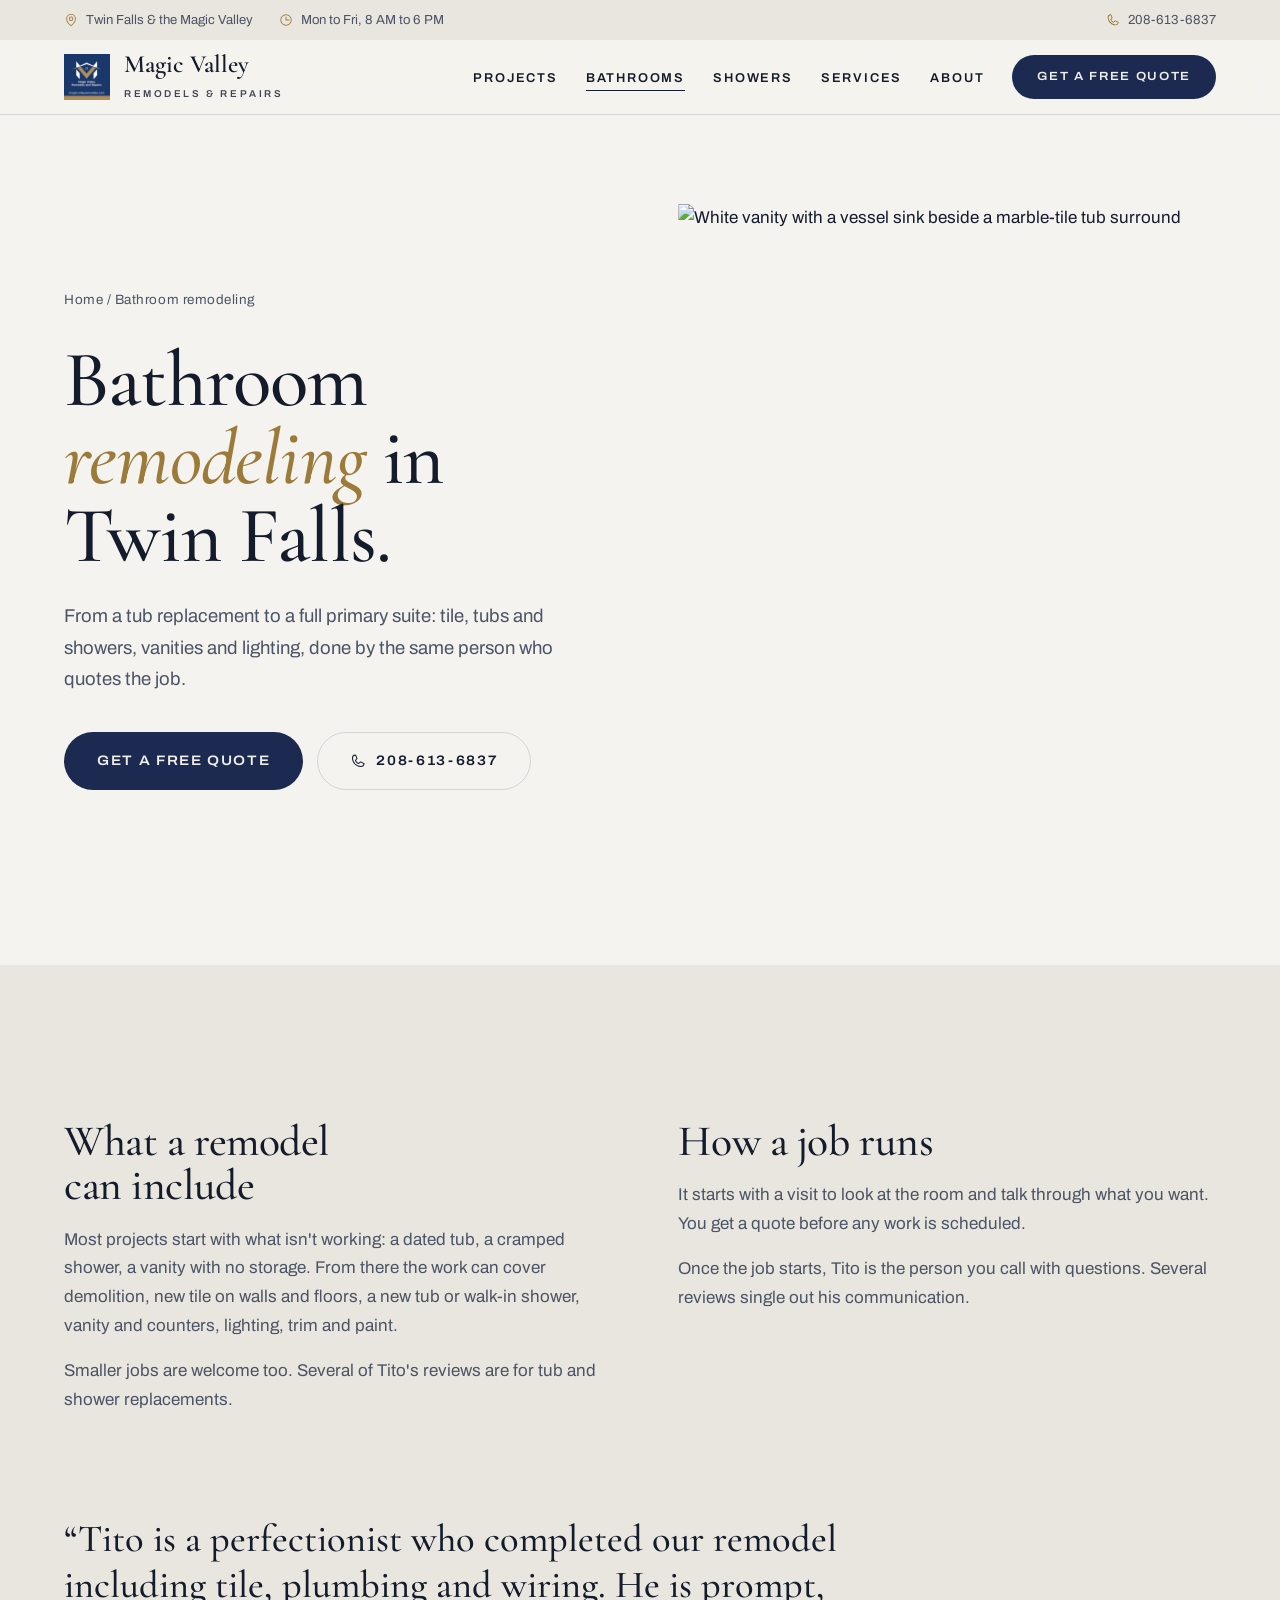
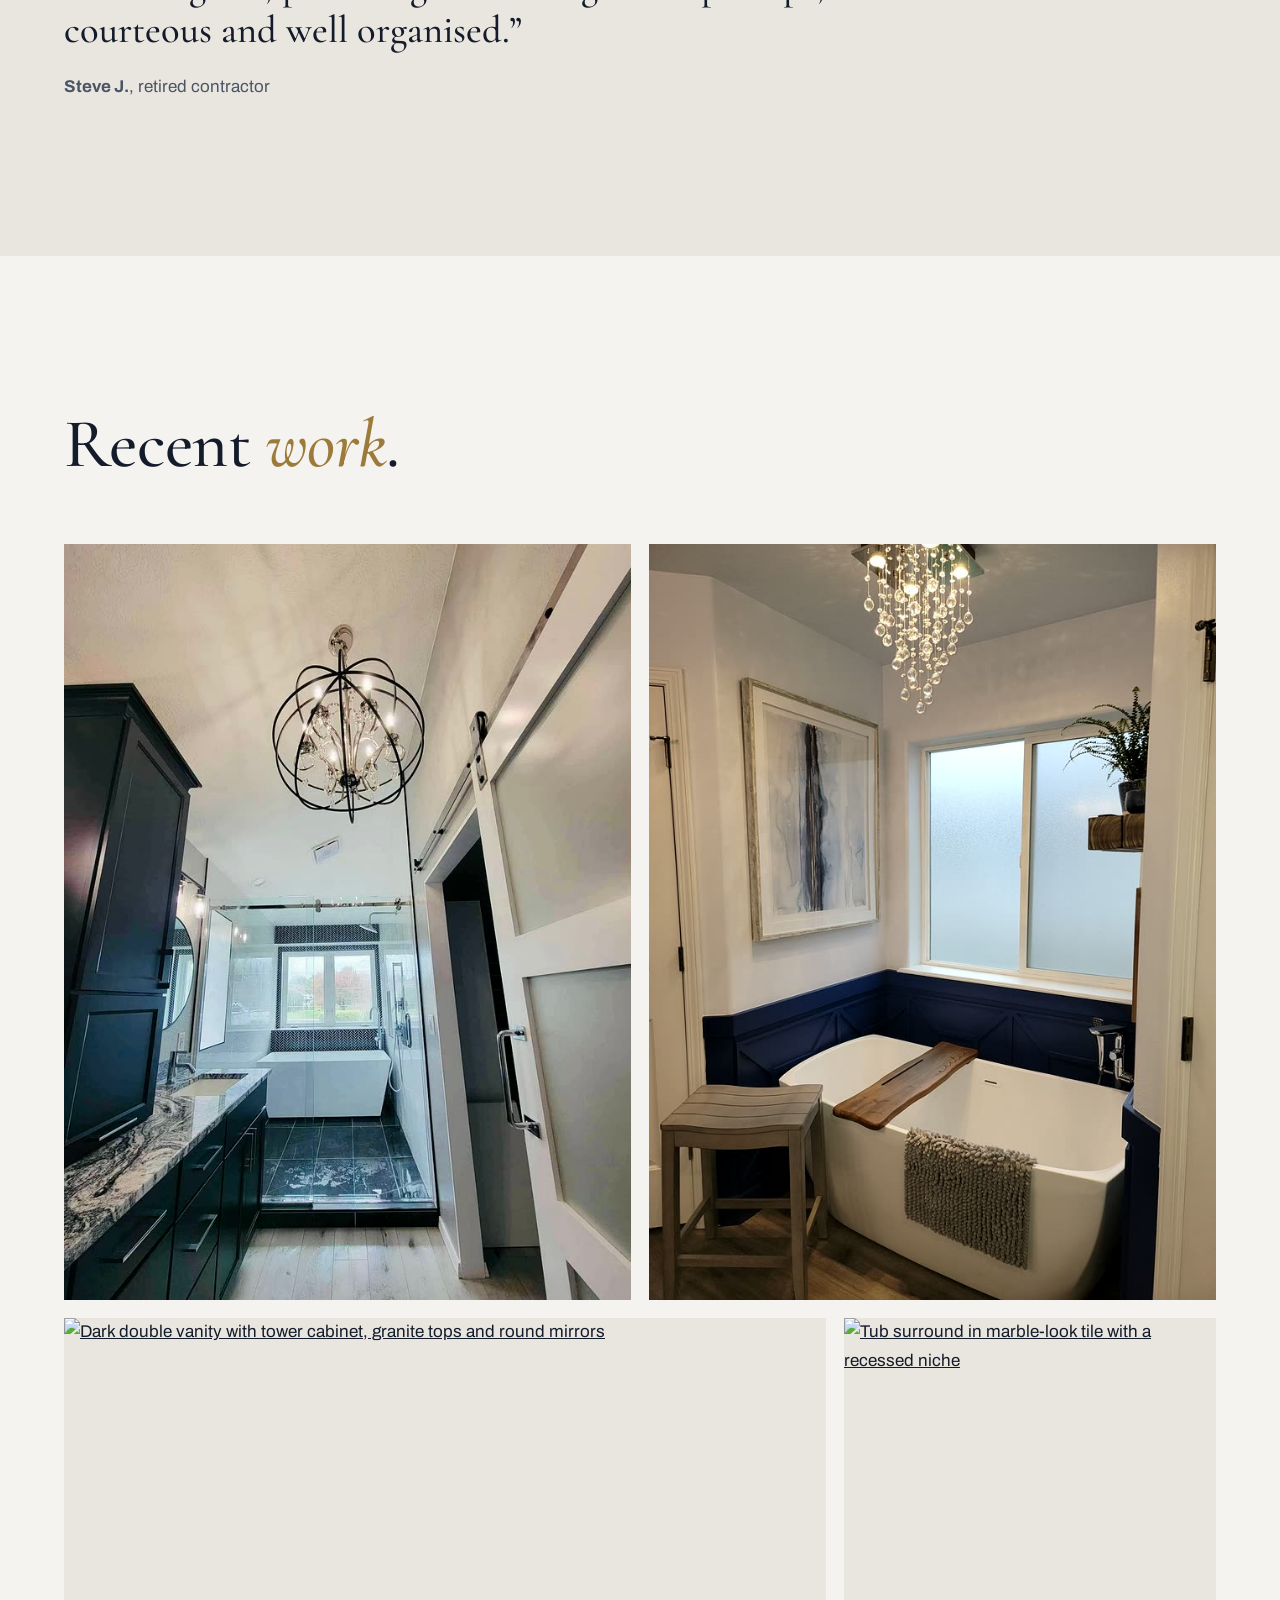
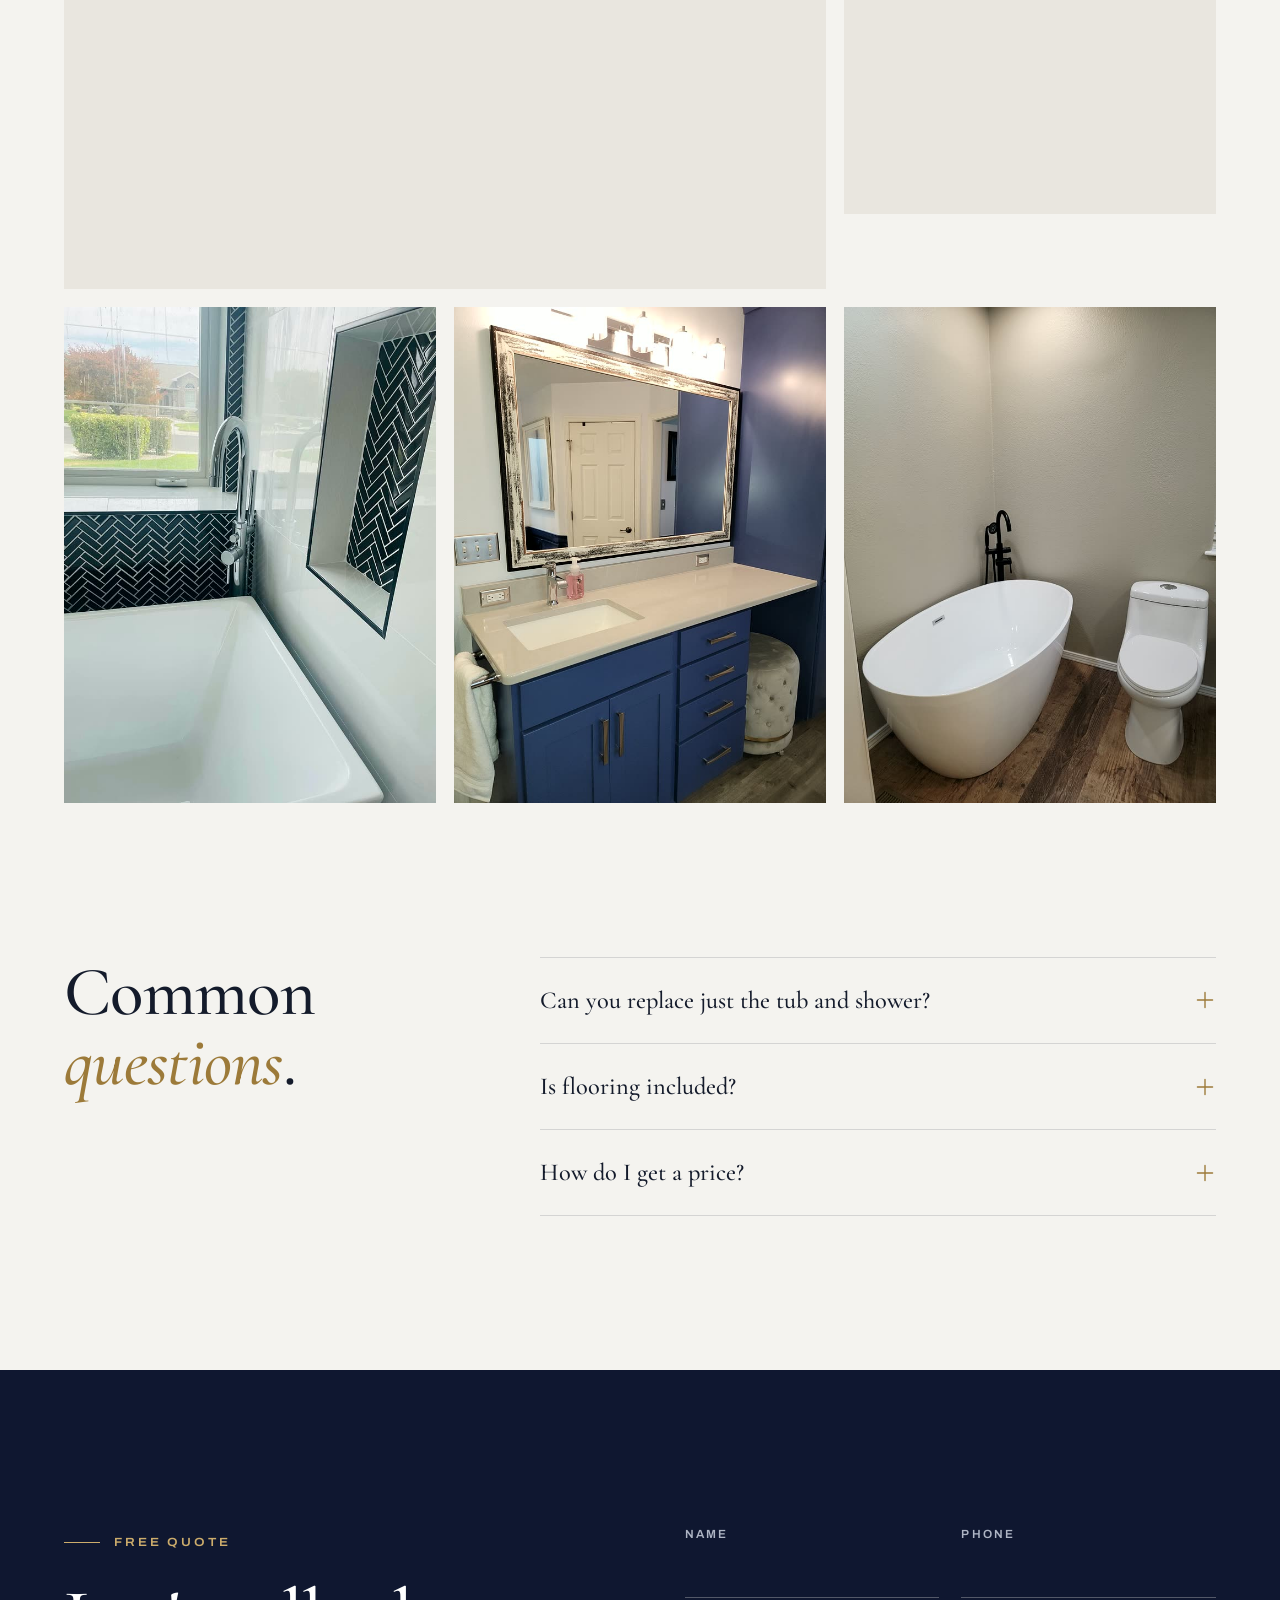
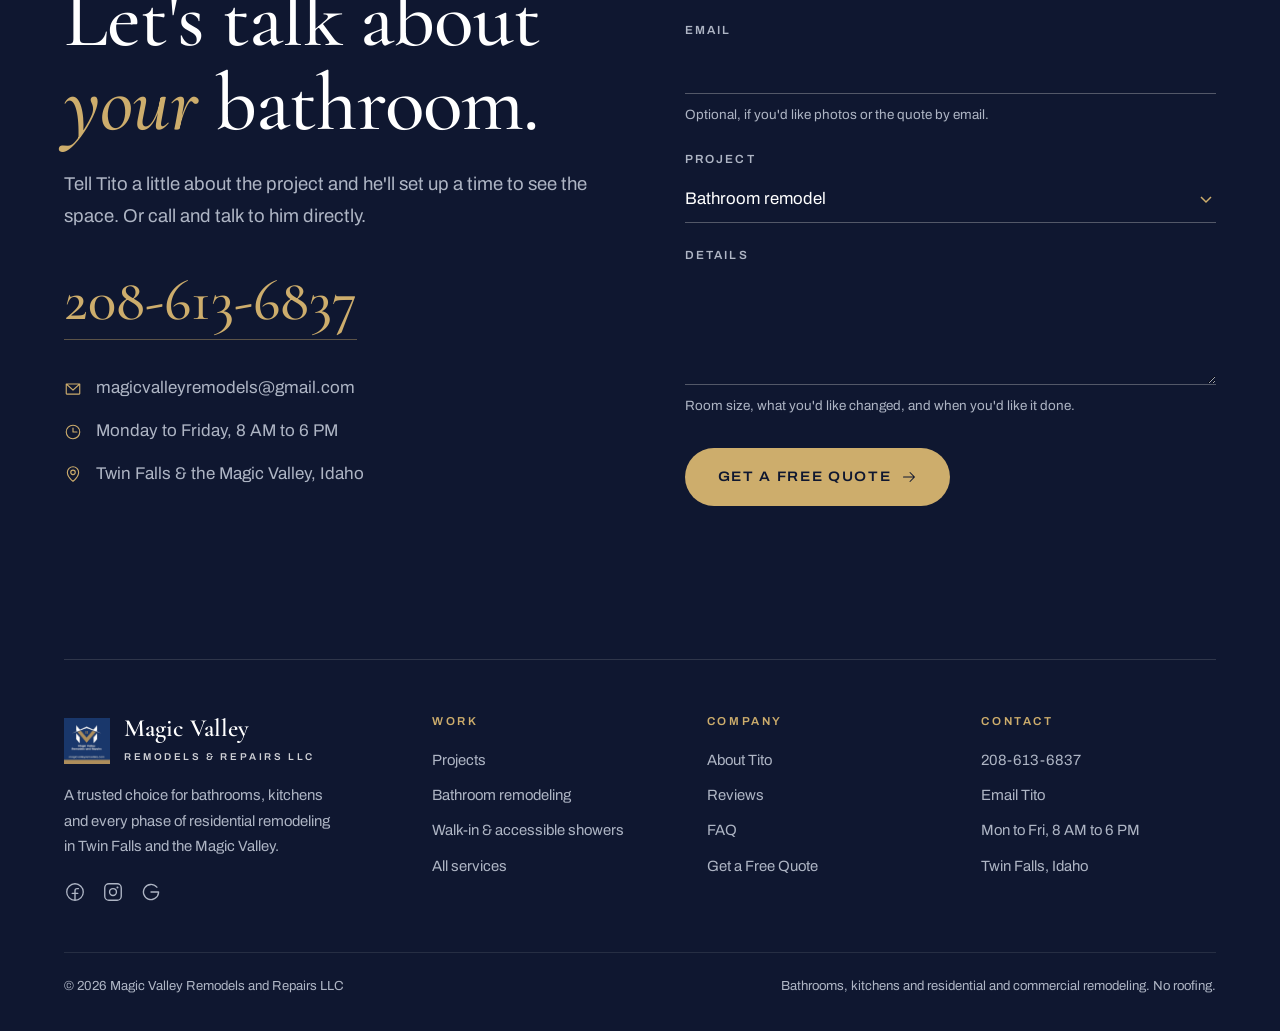
==== commit 292a3cee: "Add marble-tile bath and double vanity photos: bathroom-remodeling/index.html" ====
--- a/bathroom-remodeling/index.html
+++ b/bathroom-remodeling/index.html
@@ -10,7 +10,7 @@
   <meta property="og:site_name" content="Magic Valley Remodels &amp; Repairs">
   <meta property="og:title" content="Bathroom Remodeling in Twin Falls, ID | Magic Valley Remodels">
   <meta property="og:description" content="Primary suites, full bathroom remodels and tub replacements in Twin Falls and the Magic Valley by Tito Herrera, remodeling since 2003. 5.0 on Google. Free quotes: 208-613-6837.">
-  <meta property="og:image" content="https://gcwebdesigner1-sudo.github.io/magic-valley-remodels/img/navy-tub.jpg">
+  <meta property="og:image" content="https://gcwebdesigner1-sudo.github.io/magic-valley-remodels/img/vanity-tub.jpg">
   <meta property="og:url" content="https://gcwebdesigner1-sudo.github.io/magic-valley-remodels/bathroom-remodeling/">
   <meta name="twitter:card" content="summary_large_image">
   <meta name="theme-color" content="#0f1730">
@@ -21,7 +21,7 @@
   <link rel="preload" href="../fonts/archivo-latin.woff2" as="font" type="font/woff2" crossorigin>
   <link rel="stylesheet" href="../styles.css">
   <script>document.documentElement.classList.add('js')</script>
-  <script type="application/ld+json">{"@context": "https://schema.org", "@type": "Service", "name": "Bathroom remodeling", "serviceType": "Bathroom remodeling and tub replacement", "url": "https://gcwebdesigner1-sudo.github.io/magic-valley-remodels/bathroom-remodeling/", "provider": {"@id": "https://gcwebdesigner1-sudo.github.io/magic-valley-remodels/#business"}, "areaServed": [{"@type": "City", "name": "Twin Falls, Idaho"}, {"@type": "AdministrativeArea", "name": "Magic Valley, Idaho"}], "image": "https://gcwebdesigner1-sudo.github.io/magic-valley-remodels/img/navy-tub.jpg"}</script>
+  <script type="application/ld+json">{"@context": "https://schema.org", "@type": "Service", "name": "Bathroom remodeling", "serviceType": "Bathroom remodeling and tub replacement", "url": "https://gcwebdesigner1-sudo.github.io/magic-valley-remodels/bathroom-remodeling/", "provider": {"@id": "https://gcwebdesigner1-sudo.github.io/magic-valley-remodels/#business"}, "areaServed": [{"@type": "City", "name": "Twin Falls, Idaho"}, {"@type": "AdministrativeArea", "name": "Magic Valley, Idaho"}], "image": "https://gcwebdesigner1-sudo.github.io/magic-valley-remodels/img/vanity-tub.jpg"}</script>
   <script type="application/ld+json">{"@context": "https://schema.org", "@type": "BreadcrumbList", "itemListElement": [{"@type": "ListItem", "position": 1, "name": "Home", "item": "https://gcwebdesigner1-sudo.github.io/magic-valley-remodels/"}, {"@type": "ListItem", "position": 2, "name": "Bathroom remodeling", "item": "https://gcwebdesigner1-sudo.github.io/magic-valley-remodels/bathroom-remodeling/"}]}</script>
   <script type="application/ld+json">{"@context": "https://schema.org", "@type": "FAQPage", "mainEntity": [{"@type": "Question", "name": "Can you replace just the tub and shower?", "acceptedAnswer": {"@type": "Answer", "text": "Yes. Tub and shower replacements are a regular job, and several of Tito's reviews are for exactly that."}}, {"@type": "Question", "name": "Is flooring included?", "acceptedAnswer": {"@type": "Answer", "text": "Flooring goes in as part of most bathroom remodels, so it can be part of the same quote."}}, {"@type": "Question", "name": "How do I get a price?", "acceptedAnswer": {"@type": "Answer", "text": "Call 208-613-6837 or send the form below. Tito will look at the room and give you a quote before anything is scheduled."}}]}</script>
 </head>
@@ -58,7 +58,7 @@
           <a class="btn btn-line" href="tel:+12086136837"><svg class="icon" aria-hidden="true"><use href="../icons.svg#i-phone"/></svg>208-613-6837</a>
         </div>
       </div>
-      <div class="ph" data-r="mask"><img src="../img/navy-tub-s.jpg" srcset="../img/navy-tub-s.jpg 900w, ../img/navy-tub.jpg 1800w" sizes="(max-width: 900px) 100vw, 50vw" alt="Navy primary bath with freestanding tub and crystal chandelier"></div>
+      <div class="ph" data-r="mask"><img src="../img/vanity-tub-s.jpg" srcset="../img/vanity-tub-s.jpg 900w, ../img/vanity-tub.jpg 1800w" sizes="(max-width: 900px) 100vw, 50vw" alt="White vanity with a vessel sink beside a marble-tile tub surround"></div>
     </div>
   </section>
   <section class="svc sec">
@@ -78,9 +78,11 @@
       <h2 data-r style="margin-bottom:clamp(40px,5vw,72px)">Recent <em>work</em>.</h2>
       <div class="gal">
         <a class="big" href="../img/suite-chandelier.jpg" data-r><img src="../img/suite-chandelier-s.jpg" srcset="../img/suite-chandelier-s.jpg 900w, ../img/suite-chandelier.jpg 1800w" sizes="(max-width: 900px) 100vw, 50vw" alt="Primary suite with orb chandelier and glass shower" loading="lazy"></a>
-        <a class="big" href="../img/navy-vanity.jpg" data-r><img src="../img/navy-vanity-s.jpg" srcset="../img/navy-vanity-s.jpg 900w, ../img/navy-vanity.jpg 1800w" sizes="(max-width: 900px) 100vw, 50vw" alt="Navy vanity with quartz top" loading="lazy"></a>
-        <a class="p" href="../img/suite-vanity.jpg" data-r><img src="../img/suite-vanity-s.jpg" srcset="../img/suite-vanity-s.jpg 900w, ../img/suite-vanity.jpg 1800w" sizes="(max-width: 900px) 100vw, 50vw" alt="Double vanity with tower cabinet and round mirrors" loading="lazy"></a>
+        <a class="big" href="../img/navy-tub.jpg" data-r><img src="../img/navy-tub-s.jpg" srcset="../img/navy-tub-s.jpg 900w, ../img/navy-tub.jpg 1800w" sizes="(max-width: 900px) 100vw, 50vw" alt="Navy primary bath with freestanding tub and crystal chandelier" loading="lazy"></a>
+        <a class="l" href="../img/double-vanity.jpg" data-r><img src="../img/double-vanity-s.jpg" srcset="../img/double-vanity-s.jpg 900w, ../img/double-vanity.jpg 1800w" sizes="(max-width: 900px) 100vw, 50vw" alt="Dark double vanity with tower cabinet, granite tops and round mirrors" loading="lazy"></a>
+        <a class="p" href="../img/tile-tub.jpg" data-r><img src="../img/tile-tub-s.jpg" srcset="../img/tile-tub-s.jpg 900w, ../img/tile-tub.jpg 1800w" sizes="(max-width: 900px) 100vw, 50vw" alt="Tub surround in marble-look tile with a recessed niche" loading="lazy"></a>
         <a class="p" href="../img/suite-herringbone.jpg" data-r><img src="../img/suite-herringbone-s.jpg" srcset="../img/suite-herringbone-s.jpg 900w, ../img/suite-herringbone.jpg 1800w" sizes="(max-width: 900px) 100vw, 50vw" alt="Soaking tub with a herringbone accent wall" loading="lazy"></a>
+        <a class="p" href="../img/navy-vanity.jpg" data-r><img src="../img/navy-vanity-s.jpg" srcset="../img/navy-vanity-s.jpg 900w, ../img/navy-vanity.jpg 1800w" sizes="(max-width: 900px) 100vw, 50vw" alt="Navy vanity with quartz top" loading="lazy"></a>
         <a class="p" href="../img/pattern-tub.jpg" data-r><img src="../img/pattern-tub-s.jpg" srcset="../img/pattern-tub-s.jpg 900w, ../img/pattern-tub.jpg 1800w" sizes="(max-width: 900px) 100vw, 50vw" alt="Freestanding tub with a matte black faucet" loading="lazy"></a>
       </div>
     </div>
--- a/styles.css
+++ b/styles.css
@@ -1,356 +1,386 @@
-/* Magic Valley Remodels & Repairs
-   Showroom at night: deep navy ground, ivory type, one accent (the gold from his logo).
-   Type: Archivo variable (width + weight), self-hosted.
-   Shape rule: media 6px, the hero arch is the only curve, buttons full pill. */
-
-@font-face { font-family: "Archivo"; src: url("fonts/archivo-latin.woff2") format("woff2"); font-weight: 100 900; font-stretch: 62% 125%; font-style: normal; font-display: swap; }
-@font-face { font-family: "Archivo"; src: url("fonts/archivo-italic-latin.woff2") format("woff2"); font-weight: 100 900; font-stretch: 62% 125%; font-style: italic; font-display: swap; }
-
-:root {
-  --ground: #0a0f1d;
-  --surface: #101831;
-  --raised: #16203d;
-  --ink: #eef0f4;
-  --ink-soft: #a7b0c3;
-  --line: rgba(238, 240, 244, .12);
-  --gold: #cfa95e;
-  --gold-hi: #e2c182;
-  --gold-ink: #0a0f1d;
-  --r: 6px;
-  --ease: cubic-bezier(.16, 1, .3, 1);
-  --font: "Archivo", "Helvetica Neue", Arial, sans-serif;
-  --gutter: clamp(18px, 4vw, 48px);
-  color-scheme: dark;
-}
-
-* { box-sizing: border-box; margin: 0; padding: 0; }
-html { -webkit-text-size-adjust: 100%; }
-body { font-family: var(--font); font-size: 1.0625rem; line-height: 1.62; color: var(--ink); background: var(--ground); -webkit-font-smoothing: antialiased; overflow-x: clip; }
-img, video { display: block; max-width: 100%; }
-a { color: inherit; }
-::selection { background: var(--gold); color: var(--gold-ink); }
-:focus-visible { outline: 2px solid var(--gold); outline-offset: 3px; }
-.icon { width: 1.1em; height: 1.1em; flex: none; }
-.wrap { max-width: 1320px; margin: 0 auto; padding: 0 var(--gutter); }
-section { position: relative; }
-.pad { padding: clamp(88px, 12vw, 168px) 0; }
-[id] { scroll-margin-top: 76px; }
-
-/* grain, fixed and inert */
-body::after { content: ""; position: fixed; inset: 0; z-index: 60; pointer-events: none; opacity: .06; mix-blend-mode: overlay;
-  background-image: url("data:image/svg+xml,%3Csvg xmlns='http://www.w3.org/2000/svg' width='160' height='160'%3E%3Cfilter id='n'%3E%3CfeTurbulence type='fractalNoise' baseFrequency='.9' numOctaves='2' stitchTiles='stitch'/%3E%3C/filter%3E%3Crect width='100%25' height='100%25' filter='url(%23n)'/%3E%3C/svg%3E"); }
-
-h1, h2, h3 { font-weight: 700; letter-spacing: -.02em; line-height: 1.04; font-stretch: 112%; text-wrap: balance; }
-h2 { font-size: clamp(2.2rem, 5.2vw, 4.4rem); max-width: 18ch; }
-h2 em, .statement em { font-style: italic; font-weight: 500; color: var(--gold-hi); }
-h3 { font-size: 1.3rem; letter-spacing: -.01em; }
-p { max-width: 60ch; }
-.lead { font-size: 1.15rem; color: var(--ink-soft); }
-.kicker { display: inline-block; font-size: .76rem; font-weight: 600; letter-spacing: .2em; text-transform: uppercase; color: var(--gold); font-stretch: 115%; margin-bottom: 22px; }
-
-/* ---------- buttons ---------- */
-.btn { display: inline-flex; align-items: center; justify-content: center; gap: 10px; white-space: nowrap; font: 600 1rem/1 var(--font); font-stretch: 108%; text-decoration: none; padding: 18px 30px; border-radius: 999px; border: 1px solid transparent; cursor: pointer; transition: background-color .3s var(--ease), color .3s var(--ease), border-color .3s var(--ease), transform .25s var(--ease); }
-.btn:active { transform: translateY(1px) scale(.98); }
-.btn-gold { background: var(--gold); color: var(--gold-ink); }
-.btn-gold:hover { background: var(--gold-hi); }
-.btn-line { color: var(--ink); border-color: rgba(238,240,244,.4); background: rgba(10,15,29,.35); backdrop-filter: blur(6px); -webkit-backdrop-filter: blur(6px); }
-.btn-line:hover { border-color: var(--gold); color: var(--gold-hi); }
-.link { display: inline-flex; align-items: center; gap: 10px; font-weight: 600; color: var(--gold-hi); text-decoration: none; padding-bottom: 4px; background: linear-gradient(currentColor, currentColor) 0 100% / 100% 1px no-repeat; transition: gap .3s var(--ease); }
-.link:hover { gap: 16px; }
-
-/* ---------- nav ---------- */
-.nav { position: fixed; inset: 0 0 auto; z-index: 40; height: 72px; display: flex; align-items: center; justify-content: space-between; gap: 24px; padding: 0 var(--gutter); transition: background-color .4s var(--ease), box-shadow .4s var(--ease); }
-.nav.solid { background: rgba(10, 15, 29, .86); box-shadow: 0 1px 0 var(--line); backdrop-filter: blur(14px) saturate(140%); -webkit-backdrop-filter: blur(14px) saturate(140%); }
-.brand { display: flex; align-items: center; gap: 12px; text-decoration: none; }
-.brand img { width: 42px; height: 42px; border-radius: 4px; object-fit: cover; box-shadow: 0 0 0 1px rgba(207,169,94,.35); }
-.brand span { font-weight: 800; font-stretch: 122%; font-size: .95rem; letter-spacing: .03em; text-transform: uppercase; line-height: 1.05; }
-.brand small { display: block; font-weight: 500; font-stretch: 100%; font-size: .66rem; letter-spacing: .14em; color: var(--gold); }
-.links { list-style: none; display: flex; align-items: center; gap: clamp(16px, 2.2vw, 30px); }
-.links a { text-decoration: none; font-size: .92rem; font-weight: 500; color: var(--ink); opacity: .86; transition: opacity .2s, color .2s; }
-.links a:not(.btn):hover { opacity: 1; color: var(--gold-hi); }
-.links .btn { opacity: 1; padding: 12px 20px; font-size: .9rem; }
-.menu-btn { display: none; width: 46px; height: 46px; border: 0; background: none; color: var(--ink); cursor: pointer; place-items: center; }
-.menu-btn .icon { width: 26px; height: 26px; }
-.menu-btn .i-close { display: none; }
-.menu-btn[aria-expanded="true"] .i-open { display: none; }
-.menu-btn[aria-expanded="true"] .i-close { display: block; }
-@media (max-width: 960px) {
-  .menu-btn { display: grid; }
-  .brand small { display: none; }
-  .links { position: fixed; top: 72px; left: 0; right: 0; flex-direction: column; align-items: stretch; gap: 0; background: var(--ground); padding: 8px var(--gutter) 24px; border-bottom: 1px solid var(--line); opacity: 0; visibility: hidden; transform: translateY(-8px); transition: opacity .3s, transform .3s, visibility .3s; }
-  .links.open { opacity: 1; visibility: visible; transform: none; }
-  .links li a:not(.btn) { display: block; padding: 16px 2px; border-bottom: 1px solid var(--line); font-size: 1.1rem; }
-  .links .btn { margin-top: 18px; width: 100%; padding: 17px; }
-}
-
-/* ---------- HERO: the arch doorway ---------- */
-.stage { --p: 0; height: 230vh; height: 230svh; }
-.stage-pin { position: sticky; top: 0; height: 100vh; height: 100svh; overflow: hidden; display: grid; place-items: center; }
-.plane-back { position: absolute; inset: -6%; background: url("media/plane-back.jpg") center 40% / cover; filter: blur(3px) saturate(.9); opacity: calc(.22 - var(--p) * .12); transform: scale(calc(1.12 - var(--p) * .08)); }
-.stage-pin::before { content: ""; position: absolute; inset: 0; z-index: 1; background: radial-gradient(ellipse 70% 60% at 50% 46%, rgba(10,15,29,.15), rgba(10,15,29,.92) 70%), linear-gradient(180deg, rgba(10,15,29,.6), transparent 30%, transparent 70%, var(--ground)); }
-
-.nav-sentinel { position: absolute; top: 80px; left: 0; width: 1px; height: 1px; pointer-events: none; }
-.sr-only { position: absolute; width: 1px; height: 1px; overflow: hidden; clip: rect(0 0 0 0); white-space: nowrap; }
-.arch { position: absolute; z-index: 3; left: 50%; top: 46%; width: min(78vw, 1180px); height: 86vh; transform: translate(-50%, -50%);
-  --aw: 13.5vw; --ah: 32vh;  /* half-size of the closed arch */
-  --w: calc(var(--aw) + (39vw - var(--aw)) * var(--open));
-  --h: calc(var(--ah) + (37vh - var(--ah)) * var(--open));
-  --open: clamp(0, (var(--p) - .12) / .58, 1);
-  clip-path: inset(calc(50% - var(--h)) calc(50% - var(--w)) calc(50% - var(--h)) calc(50% - var(--w)) round calc(var(--aw) * (1 - var(--open)) + 8px) calc(var(--aw) * (1 - var(--open)) + 8px) 8px 8px);
-  box-shadow: 0 60px 120px -40px rgba(0,0,0,.8); }
-.arch video, .arch img { width: 100%; height: 100%; object-fit: cover; }
-.arch::after { content: ""; position: absolute; inset: 0; background: linear-gradient(180deg, transparent 55%, rgba(10,15,29,calc(.75 * var(--open)))); pointer-events: none; }
-
-.wordmark { position: absolute; z-index: 2; inset: 0 0 8vh; display: flex; align-items: center; justify-content: center; gap: 30vw; pointer-events: none; }
-.wordmark span { font-weight: 800; font-stretch: 125%; text-transform: uppercase; line-height: .9; letter-spacing: -.01em; font-size: clamp(3rem, 6.5vw, 7.4rem); color: var(--ink); text-shadow: 0 12px 50px rgba(0,0,0,.55); will-change: transform; }
-.wordmark .w1 { transform: translateX(calc(var(--p) * -34vw)); opacity: calc(1 - var(--p) * 1.6); }
-.wordmark .w2 { transform: translateX(calc(var(--p) * 34vw)); opacity: calc(1 - var(--p) * 1.6); }
-
-.fg { position: absolute; z-index: 4; width: clamp(150px, 15vw, 250px); aspect-ratio: 3 / 4; border-radius: var(--r); overflow: hidden; box-shadow: 0 40px 80px -30px rgba(0,0,0,.9), 0 0 0 1px rgba(238,240,244,.08); will-change: transform; }
-.fg img { width: 100%; height: 100%; object-fit: cover; }
-.fg-1 { left: 13vw; bottom: 9vh; transform: translate(calc(var(--mx, 0) * -14px), calc(var(--p) * -60vh + var(--my, 0) * -10px)) rotate(-3deg); opacity: calc(1 - var(--p) * 1.3); }
-.fg-2 { right: 7vw; top: 9vh; transform: translate(calc(var(--mx, 0) * 18px), calc(var(--p) * -80vh + var(--my, 0) * 12px)) rotate(2.5deg); opacity: calc(1 - var(--p) * 1.5); }
-
-.hero-foot { position: absolute; z-index: 5; left: 0; right: 0; bottom: clamp(20px, 3.5vh, 44px); display: grid; justify-items: center; gap: 22px; text-align: center; opacity: calc(1 - var(--p) * 3.2); transform: translateY(calc(var(--p) * 60px)); }
-.hero-foot .trade { font-size: clamp(.78rem, 1.1vw, .95rem); font-weight: 600; letter-spacing: .42em; text-transform: uppercase; font-stretch: 125%; color: var(--gold); padding-left: .42em; }
-.hero-foot .ctas { display: flex; gap: 12px; flex-wrap: wrap; justify-content: center; }
-
-.beat { position: absolute; z-index: 5; left: 50%; bottom: 9vh; width: min(72vw, 1060px); transform: translate(-50%, calc((1 - var(--b)) * 30px)); opacity: var(--b); --b: clamp(0, (var(--p) - .62) / .2, 1); pointer-events: none; }
-.beat p { font-size: clamp(1.6rem, 3.2vw, 3rem); font-weight: 600; font-stretch: 112%; line-height: 1.12; letter-spacing: -.015em; max-width: 24ch; text-shadow: 0 6px 30px rgba(0,0,0,.6); }
-.beat p em { font-style: italic; font-weight: 500; color: var(--gold-hi); }
-
-/* entrance */
-@media (prefers-reduced-motion: no-preference) {
-  .js .wordmark span, .js .fg, .js .hero-foot > *, .js .arch { animation: enter 1.6s var(--ease) both; }
-  .js .arch { animation-name: archIn; animation-duration: 1.8s; }
-  .js .wordmark .w1 { animation-delay: .25s; } .js .wordmark .w2 { animation-delay: .35s; }
-  .js .fg-1 { animation-delay: .6s; } .js .fg-2 { animation-delay: .7s; }
-  .js .hero-foot > * { animation-delay: .9s; }
-  .js .hero-foot > *:last-child { animation-delay: 1.05s; }
-}
-@keyframes enter { from { opacity: 0; translate: 0 40px; } }
-@keyframes archIn { from { opacity: 0; scale: .92; } }
-
-/* phone: art-directed separately, no sticky opening */
-@media (max-width: 760px), (max-aspect-ratio: 4/5) {
-  .stage { height: auto; }
-  .stage-pin { position: relative; height: auto; min-height: 100svh; display: block; padding: 96px 0 40px; }
-  .plane-back { opacity: .2; transform: none; }
-  .wordmark { position: relative; inset: auto; flex-direction: column; gap: 0; text-align: center; padding: 0 var(--gutter); }
-  .wordmark span { font-size: clamp(3rem, 15.5vw, 5.4rem); transform: none !important; opacity: 1 !important; }
-  .arch { position: relative; left: auto; top: auto; transform: none; margin: 22px auto 0; width: min(74vw, 360px); height: auto; aspect-ratio: 3 / 4; clip-path: none; border-radius: 999px 999px 8px 8px; overflow: hidden; }
-  .arch::after { display: none; }
-  .fg { width: 30vw; max-width: 150px; }
-  .fg { width: 26vw; }
-  .fg-1 { left: 3vw; bottom: auto; top: 41%; transform: rotate(-4deg); opacity: 1; }
-  .fg-2 { right: 3vw; top: 24%; transform: rotate(3deg); opacity: 1; }
-  .hero-foot { position: relative; bottom: auto; margin-top: 28px; opacity: 1; transform: none; padding: 0 var(--gutter); }
-  .hero-foot .ctas .btn { width: 100%; max-width: 340px; }
-  .beat { position: relative; left: auto; bottom: auto; transform: none; opacity: 1; width: auto; margin: 44px var(--gutter) 0; }
-  .beat p { font-size: 1.6rem; }
-}
-
-/* ---------- statement: words light up ---------- */
-.statement-wrap { padding: clamp(100px, 14vw, 190px) 0 clamp(70px, 9vw, 120px); }
-.statement { font-size: clamp(2rem, 4.6vw, 4.2rem); font-weight: 600; font-stretch: 110%; line-height: 1.12; letter-spacing: -.02em; max-width: 24ch; }
-.statement .w { opacity: .18; transition: opacity .5s var(--ease); }
-.statement .w.on { opacity: 1; }
-.facts { margin-top: clamp(56px, 8vw, 96px); display: grid; grid-template-columns: repeat(4, minmax(0, 1fr)); border-top: 1px solid var(--line); }
-.facts div { padding: 26px 24px 0 0; }
-.facts div + div { padding-left: 24px; border-left: 1px solid var(--line); }
-.facts strong { display: block; font-size: clamp(1.5rem, 2.6vw, 2.3rem); font-weight: 700; font-stretch: 118%; letter-spacing: -.02em; line-height: 1.05; }
-.facts strong .gold { color: var(--gold); font-weight: inherit; }
-.facts span { display: block; margin-top: 8px; color: var(--ink-soft); font-size: .93rem; }
-
-/* ---------- work: pinned lateral pan ---------- */
-.pan { --q: 0; height: 340vh; }
-.pan-pin { position: sticky; top: 0; height: 100vh; height: 100svh; overflow: hidden; display: flex; flex-direction: column; justify-content: center; gap: 34px; }
-.pan-head { display: flex; align-items: end; justify-content: space-between; gap: 24px; flex-wrap: wrap; }
-.pan-track { display: flex; gap: clamp(14px, 1.6vw, 24px); padding-left: var(--gutter); width: max-content; transform: translateX(calc(var(--q) * var(--dist, 0px) * -1)); will-change: transform; }
-.plate { position: relative; margin: 0; flex: none; height: min(62vh, 640px); aspect-ratio: 3 / 4; border-radius: var(--r); overflow: hidden; background: var(--surface); }
-.plate.wide { aspect-ratio: 4 / 3; }
-.plate img, .plate video { width: 100%; height: 100%; object-fit: cover; transform: scale(1.08) translateX(calc(var(--q) * 3%)); }
-.plate figcaption { position: absolute; left: 0; right: 0; bottom: 0; padding: 60px 20px 18px; font-weight: 600; background: linear-gradient(transparent, rgba(10,15,29,.85)); }
-.plate figcaption small { display: block; font-weight: 400; font-size: .86rem; color: var(--ink-soft); margin-top: 2px; }
-.pan-end { flex: none; width: min(34vw, 420px); display: grid; align-content: center; gap: 22px; padding: 0 var(--gutter) 0 24px; }
-.pan-end p { color: var(--ink-soft); }
-@media (max-width: 760px) {
-  .pan { height: auto; }
-  .pan-pin { position: relative; height: auto; padding: 96px 0; }
-  .pan-track { transform: none; width: auto; overflow-x: auto; scroll-snap-type: x mandatory; padding-right: var(--gutter); scrollbar-width: none; }
-  .plate { height: 66vh; max-height: 520px; scroll-snap-align: center; }
-  .plate.wide { aspect-ratio: 3 / 4; }
-  .plate img { transform: none; }
-  .pan-end { width: 78vw; }
-}
-
-/* ---------- before / after ---------- */
-.ba-row { display: grid; grid-template-columns: minmax(0, 1.05fr) minmax(0, .95fr); gap: clamp(32px, 6vw, 96px); align-items: center; }
-.ba-row + .ba-row { margin-top: clamp(72px, 10vw, 140px); }
-.ba-row.flip .compare { order: 2; justify-self: end; }
-.ba-copy p { color: var(--ink-soft); margin-top: 16px; }
-.ba-copy ul { list-style: none; margin-top: 26px; display: grid; gap: 10px; }
-.ba-copy li { padding-left: 24px; position: relative; }
-.ba-copy li::before { content: ""; position: absolute; left: 0; top: .8em; width: 12px; height: 1px; background: var(--gold); }
-.ba-head { margin-bottom: clamp(48px, 7vw, 88px); }
-.ba-head .lead { margin-top: 16px; }
-
-@property --pos { syntax: "<percentage>"; inherits: true; initial-value: 50%; }
-.compare { position: relative; overflow: hidden; border-radius: var(--r); aspect-ratio: 3 / 4; background: var(--surface); user-select: none; touch-action: pan-y; --pos: 50%; max-width: 580px; width: 100%; box-shadow: 0 50px 100px -50px rgba(0,0,0,.9); }
-.compare > img, .compare .after img { width: 100%; height: 100%; object-fit: cover; }
-.compare .after { position: absolute; inset: 0; clip-path: inset(0 0 0 var(--pos)); }
-.compare .handle { position: absolute; top: 0; bottom: 0; left: var(--pos); width: 48px; margin-left: -24px; border: 0; background: none; cursor: ew-resize; display: flex; justify-content: center; }
-.compare .handle::before { content: ""; position: absolute; inset: 0 auto 0 50%; width: 1px; background: var(--gold-hi); }
-.compare .handle span { position: relative; align-self: center; display: grid; place-items: center; width: 46px; height: 46px; border-radius: 999px; background: var(--gold); color: var(--gold-ink); box-shadow: 0 8px 24px rgba(0,0,0,.45); }
-.compare .handle .icon { width: 18px; height: 18px; }
-.compare .tag { position: absolute; bottom: 14px; padding: 6px 12px; border-radius: 999px; font-size: .74rem; font-weight: 600; letter-spacing: .04em; background: rgba(10,15,29,.78); color: var(--ink); pointer-events: none; }
-.compare .tag-before { left: 14px; }
-.compare .after .tag { right: 14px; background: var(--gold); color: var(--gold-ink); }
-@media (prefers-reduced-motion: no-preference) {
-  @supports (animation-timeline: view()) {
-    .compare:not(.manual) { animation: wipe linear both; animation-timeline: view(); animation-range: entry 35% cover 55%; }
-  }
-}
-@keyframes wipe { from { --pos: 100%; } to { --pos: 0%; } }
-
-/* ---------- services: list with a photo that follows the pointer ---------- */
-.svc-list { list-style: none; margin-top: clamp(44px, 6vw, 72px); border-top: 1px solid var(--line); }
-.svc-list li { border-bottom: 1px solid var(--line); }
-.svc-list a { position: relative; display: grid; grid-template-columns: minmax(0, 1fr) minmax(0, 1fr) auto; gap: 24px; align-items: baseline; padding: clamp(22px, 2.6vw, 34px) 0; text-decoration: none; transition: padding .4s var(--ease), color .3s; }
-.svc-list a:hover { padding-left: 18px; }
-.svc-list a:hover h3 { color: var(--gold-hi); }
-.svc-list h3 { font-size: clamp(1.4rem, 2.6vw, 2.3rem); font-weight: 700; font-stretch: 115%; transition: color .3s; }
-.svc-list li.lead-svc h3 { font-size: clamp(1.9rem, 3.6vw, 3.2rem); }
-.svc-list p { color: var(--ink-soft); font-size: 1rem; }
-.svc-list .icon { width: 24px; height: 24px; color: var(--gold); transition: transform .4s var(--ease); }
-.svc-list a:hover .icon { transform: rotate(-45deg); }
-.svc-note { margin-top: 26px; color: var(--ink-soft); font-size: .96rem; }
-.peek { position: fixed; z-index: 35; left: 0; top: 0; width: 260px; aspect-ratio: 3 / 4; border-radius: var(--r); overflow: hidden; pointer-events: none; opacity: 0; transform: translate(var(--x, -999px), var(--y, -999px)) scale(.85) rotate(-3deg); transition: opacity .3s var(--ease), transform .45s var(--ease); box-shadow: 0 40px 80px -30px rgba(0,0,0,.9); }
-.peek.on { opacity: 1; transform: translate(var(--x), var(--y)) scale(1) rotate(-2deg); }
-.peek img { width: 100%; height: 100%; object-fit: cover; }
-@media (max-width: 760px), (hover: none) {
-  .peek { display: none; }
-  .svc-list a { grid-template-columns: 1fr auto; }
-  .svc-list p { grid-column: 1 / -1; grid-row: 2; }
-}
-
-/* ---------- reviews: slow marquee ---------- */
-.reviews { overflow: hidden; background: var(--surface); }
-.reviews-head { display: flex; flex-wrap: wrap; align-items: end; justify-content: space-between; gap: 24px 48px; margin-bottom: clamp(40px, 5vw, 64px); }
-.score { display: flex; align-items: center; gap: 16px; }
-.score strong { font-size: clamp(3rem, 5vw, 4.2rem); font-weight: 800; font-stretch: 122%; line-height: 1; color: var(--gold); }
-.stars { display: flex; gap: 3px; color: var(--gold); }
-.stars .icon { width: 18px; height: 18px; }
-.score small { display: block; color: var(--ink-soft); margin-top: 6px; }
-.marquee { display: flex; gap: 18px; width: max-content; padding: 4px 0; }
-.marquee:hover { animation-play-state: paused; }
-@media (prefers-reduced-motion: no-preference) { .marquee { animation: slide 80s linear infinite; } }
-@keyframes slide { to { transform: translateX(-50%); } }
-.review { width: min(420px, 82vw); flex: none; margin: 0; padding: 30px; border-radius: var(--r); background: var(--raised); border: 1px solid var(--line); display: flex; flex-direction: column; gap: 18px; }
-.review .stars .icon { width: 14px; height: 14px; }
-.review blockquote { font-size: 1.08rem; line-height: 1.55; }
-.review figcaption { margin-top: auto; color: var(--ink-soft); font-size: .9rem; }
-.review figcaption b { color: var(--ink); font-weight: 600; }
-@media (prefers-reduced-motion: reduce) { .marquee { width: auto; overflow-x: auto; } }
-
-/* ---------- Tito ---------- */
-.owner-grid { display: grid; grid-template-columns: minmax(0, .9fr) minmax(0, 1fr); gap: clamp(36px, 7vw, 110px); align-items: center; }
-.owner-photo { position: relative; border-radius: var(--r); overflow: hidden; aspect-ratio: 4 / 5; }
-.owner-photo img { width: 100%; height: 115%; object-fit: cover; }
-@media (prefers-reduced-motion: no-preference) { @supports (animation-timeline: view()) {
-  .owner-photo img { animation: drift linear both; animation-timeline: view(); } } }
-@keyframes drift { from { transform: translateY(-6%); } to { transform: translateY(-14%); } }
-.owner-copy p { color: var(--ink-soft); margin-top: 18px; }
-.owner-copy .sig { margin-top: 30px; font-style: italic; font-size: 1.3rem; color: var(--ink); }
-
-/* ---------- FAQ ---------- */
-.faq-grid { display: grid; grid-template-columns: minmax(0, .8fr) minmax(0, 1.2fr); gap: clamp(32px, 6vw, 96px); align-items: start; }
-.faq details { border-bottom: 1px solid var(--line); }
-.faq details:first-child { border-top: 1px solid var(--line); }
-.faq summary { list-style: none; cursor: pointer; display: flex; justify-content: space-between; gap: 20px; align-items: center; padding: 24px 0; font-weight: 600; font-size: 1.12rem; }
-.faq summary::-webkit-details-marker { display: none; }
-.faq summary .icon { color: var(--gold); transition: transform .3s var(--ease); }
-.faq details[open] summary .icon { transform: rotate(45deg); }
-.faq details p { padding: 0 0 24px; color: var(--ink-soft); }
-
-/* ---------- quote + footer ---------- */
-.quote { background: radial-gradient(ellipse 80% 70% at 20% 0%, #182553, var(--ground) 70%); border-top: 1px solid var(--line); padding-top: clamp(96px, 12vw, 168px); }
-.quote-grid { display: grid; grid-template-columns: minmax(0, .95fr) minmax(0, 1.05fr); gap: clamp(36px, 6vw, 96px); align-items: start; }
-.quote h2 { font-size: clamp(2.6rem, 6vw, 5.4rem); }
-.phone-xl { display: inline-block; margin-top: 30px; font-size: clamp(2.2rem, 5vw, 4rem); font-weight: 800; font-stretch: 118%; letter-spacing: -.02em; color: var(--gold); text-decoration: none; line-height: 1; }
-.phone-xl:hover { color: var(--gold-hi); }
-.contact { list-style: none; margin-top: 30px; display: grid; gap: 14px; color: var(--ink-soft); }
-.contact a, .contact span { display: inline-flex; align-items: center; gap: 12px; text-decoration: none; }
-.contact .icon { width: 20px; height: 20px; color: var(--gold); }
-.contact a:hover { color: var(--ink); }
-.form { background: var(--raised); border: 1px solid var(--line); border-radius: var(--r); padding: clamp(24px, 3.5vw, 44px); display: grid; gap: 18px; box-shadow: 0 60px 120px -60px rgba(0,0,0,.9); }
-.form .row { display: grid; grid-template-columns: 1fr 1fr; gap: 16px; }
-.field { display: grid; gap: 8px; }
-.field label { font-size: .9rem; font-weight: 600; }
-.field input, .field select, .field textarea { font: 400 1rem var(--font); color: var(--ink); background: var(--ground); border: 1px solid rgba(238,240,244,.22); border-radius: var(--r); padding: 14px; transition: border-color .2s; }
-.field select option { background: var(--ground); }
-.field textarea { min-height: 120px; resize: vertical; }
-.field input:focus, .field select:focus, .field textarea:focus { outline: none; border-color: var(--gold); }
-.field input:user-invalid { border-color: #e0685a; }
-.field .hint { font-size: .84rem; color: var(--ink-soft); }
-.form .btn { justify-self: start; }
-.hp { position: absolute; left: -9999px; }
-.footer { margin-top: clamp(96px, 12vw, 150px); border-top: 1px solid var(--line); padding: 34px 0 44px; display: flex; flex-wrap: wrap; gap: 18px 36px; align-items: center; justify-content: space-between; font-size: .9rem; color: var(--ink-soft); }
-.footer nav { display: flex; flex-wrap: wrap; gap: 8px 24px; }
-.footer a { text-decoration: none; white-space: nowrap; }
-.footer a:hover { color: var(--gold-hi); }
-.socials { display: flex; gap: 16px; }
-.socials .icon { width: 22px; height: 22px; }
-
-/* ---------- reveal (reversible, CSS-driven) ---------- */
-@media (prefers-reduced-motion: no-preference) {
-  @supports (animation-timeline: view()) {
-    .rise { animation: rise linear both; animation-timeline: view(); animation-range: entry 0% entry 70%; }
-  }
-}
-@keyframes rise { from { opacity: 0; transform: translateY(48px); } }
-
-/* ---------- service pages ---------- */
-.page-hero { padding: 150px 0 70px; }
-.crumbs { font-size: .9rem; color: var(--ink-soft); margin-bottom: 26px; }
-.crumbs a { text-decoration: none; } .crumbs a:hover { color: var(--gold-hi); }
-.page-hero h1 { font-size: clamp(2.6rem, 6.4vw, 5.6rem); max-width: 16ch; }
-.page-hero .lead { margin-top: 22px; }
-.page-hero .actions { margin-top: 34px; display: flex; gap: 12px; flex-wrap: wrap; }
-.trio { display: grid; grid-template-columns: 1.25fr 1fr 1fr; gap: 14px; }
-.trio figure { margin: 0; border-radius: var(--r); overflow: hidden; position: relative; aspect-ratio: 3 / 4; }
-.trio figure:first-child { aspect-ratio: auto; grid-row: span 1; }
-.trio img { width: 100%; height: 100%; object-fit: cover; }
-.trio figcaption { position: absolute; left: 0; right: 0; bottom: 0; padding: 50px 18px 16px; font-weight: 600; background: linear-gradient(transparent, rgba(10,15,29,.85)); }
-.prose { display: grid; grid-template-columns: 1fr 1fr; gap: clamp(32px, 5vw, 80px); }
-.prose h2 { font-size: clamp(1.7rem, 3vw, 2.5rem); margin-bottom: 16px; }
-.prose p { color: var(--ink-soft); }
-.prose p + p { margin-top: 14px; }
-.pull { margin-top: clamp(48px, 6vw, 80px); border-left: 2px solid var(--gold); padding: 6px 0 6px 26px; font-size: clamp(1.25rem, 2vw, 1.6rem); line-height: 1.45; max-width: 46ch; }
-.pull figcaption { margin-top: 12px; font-size: .92rem; color: var(--ink-soft); }
-
-/* ---------- responsive ---------- */
-@media (max-width: 960px) {
-  .facts { grid-template-columns: 1fr 1fr; }
-  .facts div:nth-child(3) { padding-left: 0; border-left: 0; }
-  .facts div:nth-child(n+3) { margin-top: 20px; }
-  .ba-row, .owner-grid, .faq-grid, .quote-grid, .prose { grid-template-columns: 1fr; }
-  .ba-row.flip .compare { order: 0; justify-self: start; }
-  .trio { grid-template-columns: 1fr 1fr; }
-  .trio figure:first-child { grid-column: 1 / -1; aspect-ratio: 4 / 3; }
-}
-@media (max-width: 560px) {
-  body { font-size: 1rem; }
-  .form .row { grid-template-columns: 1fr; }
-  .form .btn { justify-self: stretch; }
-  .svc-list a { gap: 10px 16px; }
-}
-@media (prefers-reduced-motion: reduce) {
-  *, *::before, *::after { animation: none !important; transition-duration: .01ms !important; }
-  .stage { height: auto; }
-  .stage-pin { position: relative; }
-  .pan { height: auto; }
-  .pan-pin { position: relative; height: auto; padding: 96px 0; }
-  .pan-track { transform: none; width: auto; overflow-x: auto; padding-right: var(--gutter); }
-  .statement .w { opacity: 1; }
-}
+/* Magic Valley Remodels & Repairs
+   Editorial, light, architectural. Stone-white paper, navy ink, gold accent: the two colors of his logo.
+   Type: Cormorant Garamond (display, luxury serif justified by the high-end residential brief)
+         + Archivo (text and interface). Both self-hosted.
+   Shape rule: photography is square-cornered; only buttons are pills. */
+
+@font-face { font-family: "Cormorant"; src: url("fonts/cormorant-latin.woff2") format("woff2"); font-weight: 400 700; font-style: normal; font-display: swap; }
+@font-face { font-family: "Cormorant"; src: url("fonts/cormorant-italic-latin.woff2") format("woff2"); font-weight: 400 700; font-style: italic; font-display: swap; }
+@font-face { font-family: "Archivo"; src: url("fonts/archivo-latin.woff2") format("woff2"); font-weight: 100 900; font-stretch: 62% 125%; font-style: normal; font-display: swap; }
+
+:root {
+  --paper: #f4f3ef;
+  --stone: #e9e6df;
+  --ink: #141b2b;
+  --ink-soft: #4b5465;
+  --line: rgba(20, 27, 43, .14);
+  --navy: #1c2a52;
+  --navy-deep: #0f1730;
+  --gold: #9c7a39;
+  --gold-soft: #cdad6c;
+  --on-dark: #f1efe9;
+  --on-dark-soft: #aeb5c4;
+  --serif: "Cormorant", "Cormorant Garamond", Georgia, serif;
+  --sans: "Archivo", "Helvetica Neue", Arial, sans-serif;
+  --ease: cubic-bezier(.2, .7, .1, 1);
+  --gutter: clamp(20px, 5vw, 72px);
+  --max: 1440px;
+}
+
+* { box-sizing: border-box; margin: 0; padding: 0; }
+html { -webkit-text-size-adjust: 100%; scroll-behavior: smooth; }
+body { font-family: var(--sans); font-size: 1.0625rem; line-height: 1.7; color: var(--ink); background: var(--paper); -webkit-font-smoothing: antialiased; overflow-x: clip; }
+img { display: block; max-width: 100%; }
+a { color: inherit; }
+::selection { background: var(--navy); color: var(--on-dark); }
+:focus-visible { outline: 2px solid var(--gold); outline-offset: 4px; }
+.wrap { max-width: var(--max); margin: 0 auto; padding: 0 var(--gutter); }
+section { position: relative; }
+.sec { padding: clamp(96px, 12vw, 180px) 0; }
+[id] { scroll-margin-top: 90px; }
+.sr-only { position: absolute; width: 1px; height: 1px; overflow: hidden; clip: rect(0 0 0 0); white-space: nowrap; }
+.icon { width: 1.05em; height: 1.05em; flex: none; }
+
+/* ---------- type ---------- */
+h1, h2, h3 { font-family: var(--serif); font-weight: 500; letter-spacing: -.01em; line-height: 1.02; text-wrap: balance; }
+h2 { font-size: clamp(2.6rem, 5.4vw, 5rem); max-width: 16ch; }
+h2 em, h1 em, .quote-text em { font-style: italic; font-weight: 500; color: var(--gold); }
+h3 { font-size: clamp(1.7rem, 2.4vw, 2.3rem); }
+p { max-width: 58ch; }
+.lead { font-size: 1.16rem; color: var(--ink-soft); }
+.caps { font-family: var(--sans); font-size: .74rem; font-weight: 600; letter-spacing: .24em; text-transform: uppercase; font-stretch: 112%; }
+.label { display: inline-flex; align-items: center; gap: 14px; color: var(--gold); margin-bottom: 26px; }
+.label::before { content: ""; width: 36px; height: 1px; background: currentColor; }
+
+/* ---------- buttons & links ---------- */
+.btn { display: inline-flex; align-items: center; justify-content: center; gap: 10px; white-space: nowrap; font: 600 .86rem/1 var(--sans); letter-spacing: .12em; text-transform: uppercase; font-stretch: 110%; text-decoration: none; padding: 20px 32px; border-radius: 999px; border: 1px solid transparent; cursor: pointer; transition: background-color .35s var(--ease), color .35s var(--ease), border-color .35s var(--ease), transform .25s var(--ease); }
+.btn:active { transform: scale(.98); }
+.btn .icon { width: 16px; height: 16px; }
+.btn-gold { background: var(--gold-soft); color: var(--navy-deep); }
+.btn-gold:hover { background: #dcbf82; }
+.btn-navy { background: var(--navy); color: var(--on-dark); }
+.btn-navy:hover { background: var(--navy-deep); }
+.btn-ghost { color: #fff; border-color: rgba(255,255,255,.55); }
+.btn-ghost:hover { background: #fff; color: var(--ink); }
+.btn-line { color: var(--ink); border-color: var(--line); }
+.btn-line:hover { border-color: var(--ink); }
+.more { display: inline-flex; align-items: center; gap: 12px; font: 600 .8rem/1 var(--sans); letter-spacing: .16em; text-transform: uppercase; text-decoration: none; color: var(--ink); padding-bottom: 8px; border-bottom: 1px solid var(--gold); transition: gap .35s var(--ease), color .3s; }
+.more:hover { gap: 18px; color: var(--gold); }
+.more .icon { width: 15px; height: 15px; }
+
+/* ---------- header ---------- */
+.util { position: absolute; z-index: 41; top: 0; left: 0; right: 0; height: 40px; display: flex; align-items: center; color: rgba(255,255,255,.82); font-size: .82rem; border-bottom: 1px solid rgba(255,255,255,.14); }
+.util .wrap { width: 100%; display: flex; justify-content: space-between; gap: 18px; }
+.util span, .util a { display: inline-flex; align-items: center; gap: 8px; text-decoration: none; }
+.util .icon { width: 14px; height: 14px; color: var(--gold-soft); }
+.util .grp { display: flex; gap: 26px; }
+.page .util { position: relative; color: var(--ink-soft); background: var(--stone); border-bottom: 0; }
+.page .util .icon { color: var(--gold); }
+
+.nav { position: fixed; z-index: 40; top: 40px; left: 0; right: 0; height: 84px; transition: top .45s var(--ease), background-color .45s var(--ease), color .45s var(--ease), height .45s var(--ease), box-shadow .45s var(--ease); color: #fff; }
+.nav .wrap { height: 100%; display: flex; align-items: center; justify-content: space-between; gap: 30px; }
+.nav.solid { top: 0; height: 74px; background: rgba(244, 243, 239, .94); color: var(--ink); box-shadow: 0 1px 0 var(--line); backdrop-filter: blur(14px); -webkit-backdrop-filter: blur(14px); }
+.page .nav { position: sticky; top: 0; }
+.brand { display: flex; align-items: center; gap: 14px; text-decoration: none; }
+.brand img { width: 46px; height: 46px; object-fit: cover; }
+.brand .bn { font-family: var(--serif); font-size: 1.55rem; font-weight: 600; line-height: 1; letter-spacing: .005em; }
+.brand .bs { display: block; margin-top: 4px; font-family: var(--sans); font-size: .62rem; font-weight: 600; letter-spacing: .26em; text-transform: uppercase; opacity: .8; }
+.links { list-style: none; display: flex; align-items: center; gap: clamp(18px, 2.2vw, 36px); }
+.links a { font-size: .8rem; font-weight: 600; letter-spacing: .14em; text-transform: uppercase; text-decoration: none; position: relative; padding: 6px 0; }
+.links a:not(.btn)::after { content: ""; position: absolute; left: 0; right: 0; bottom: 0; height: 1px; background: currentColor; transform: scaleX(0); transform-origin: right; transition: transform .45s var(--ease); }
+.links a:not(.btn):hover::after, .links a[aria-current="page"]::after { transform: scaleX(1); transform-origin: left; }
+.links .btn { padding: 15px 24px; font-size: .74rem; letter-spacing: .14em; }
+.nav:not(.solid) .links .btn-navy { background: rgba(255,255,255,.12); border-color: rgba(255,255,255,.5); }
+.menu-btn { display: none; width: 48px; height: 48px; border: 0; background: none; color: inherit; cursor: pointer; place-items: center; }
+.menu-btn .icon { width: 28px; height: 28px; }
+.menu-btn .i-close { display: none; }
+.menu-btn[aria-expanded="true"] .i-open { display: none; }
+.menu-btn[aria-expanded="true"] .i-close { display: block; }
+@media (max-width: 1060px) {
+  .menu-btn { display: grid; }
+  .links { position: fixed; inset: 74px 0 auto; flex-direction: column; align-items: stretch; gap: 0; background: var(--paper); color: var(--ink); padding: 10px var(--gutter) 28px; box-shadow: 0 30px 40px -20px rgba(20,27,43,.25); opacity: 0; visibility: hidden; transform: translateY(-10px); transition: opacity .35s, transform .35s, visibility .35s; }
+  .links.open { opacity: 1; visibility: visible; transform: none; }
+  .links li a:not(.btn) { display: block; padding: 18px 2px; border-bottom: 1px solid var(--line); font-size: .9rem; }
+  .links .btn { margin-top: 20px; width: 100%; padding: 18px; }
+  .nav:not(.solid) .links .btn-navy { background: var(--navy); }
+  .util .grp span:not(:first-child) { display: none; }
+}
+@media (max-width: 560px) { .util .grp .hide-sm { display: none; } .brand .bn { font-size: 1.3rem; } }
+
+/* ---------- hero: graded stills, crossfade + slow settle ---------- */
+.hero { position: relative; height: 100vh; height: 100svh; min-height: 640px; overflow: hidden; color: #fff; background: var(--navy-deep); }
+.slide { position: absolute; inset: 0; opacity: 0; transition: opacity 1.6s var(--ease); }
+.slide.on { opacity: 1; }
+.slide picture, .slide img { width: 100%; height: 100%; object-fit: cover; }
+.slide img { transform: scale(1.08); transition: transform 9s linear; }
+.slide.on img { transform: scale(1); }
+.hero::after { content: ""; position: absolute; inset: 0; pointer-events: none;
+  background: linear-gradient(90deg, rgba(10,15,30,.78) 0%, rgba(10,15,30,.45) 42%, rgba(10,15,30,.05) 75%),
+              linear-gradient(0deg, rgba(10,15,30,.72) 0%, rgba(10,15,30,0) 45%),
+              linear-gradient(180deg, rgba(10,15,30,.55) 0%, rgba(10,15,30,0) 22%); }
+.hero-copy { text-shadow: 0 2px 24px rgba(5,10,25,.45); position: absolute; z-index: 2; left: 0; right: 0; bottom: clamp(56px, 11vh, 120px); }
+.hero-copy .loc { color: var(--gold-soft); margin-bottom: 22px; display: block; }
+.hero h1 { font-size: clamp(4.4rem, 11vw, 11rem); font-weight: 500; line-height: .86; letter-spacing: -.02em; }
+.hero h1 .ln { display: block; overflow: hidden; padding-bottom: .06em; }
+.hero h1 .ln > span { display: inline-block; }
+.hero h1 .trade { display: block; margin-top: 18px; font-family: var(--sans); font-size: clamp(.8rem, 1.1vw, .98rem); font-weight: 600; letter-spacing: .42em; text-transform: uppercase; font-stretch: 115%; color: rgba(255,255,255,.9); }
+.hero .promise { margin-top: 30px; max-width: 34ch; font-family: var(--serif); font-size: clamp(1.35rem, 2vw, 1.85rem); line-height: 1.3; color: rgba(255,255,255,.92); }
+.hero .promise em { color: var(--gold-soft); }
+.hero .ctas { margin-top: 38px; display: flex; flex-wrap: wrap; gap: 14px; }
+.reel { position: absolute; z-index: 2; right: var(--gutter); bottom: clamp(56px, 11vh, 120px); display: grid; gap: 14px; width: min(300px, 26vw); }
+.reel button { display: grid; gap: 10px; text-align: left; background: none; border: 0; color: rgba(255,255,255,.66); font: 500 .78rem/1.3 var(--sans); letter-spacing: .1em; text-transform: uppercase; cursor: pointer; transition: color .3s; }
+.reel button.on, .reel button:hover { color: #fff; }
+.reel .bar { position: relative; height: 1px; background: rgba(255,255,255,.3); overflow: hidden; }
+.reel .bar i { position: absolute; inset: 0; background: var(--gold-soft); transform: scaleX(0); transform-origin: left; }
+.reel button.on .bar i { animation: fill 7s linear forwards; }
+@keyframes fill { to { transform: scaleX(1); } }
+@media (prefers-reduced-motion: no-preference) {
+  .hero h1 .ln > span { animation: rise 1.4s var(--ease) both; }
+  .hero h1 .ln:nth-child(2) > span { animation-delay: .12s; }
+  .hero .loc, .hero .trade, .hero .promise, .hero .ctas, .reel { animation: fade 1.2s var(--ease) both; }
+  .hero .trade { animation-delay: .45s; } .hero .promise { animation-delay: .6s; } .hero .ctas { animation-delay: .75s; } .reel { animation-delay: 1s; }
+}
+@keyframes rise { from { transform: translateY(105%); } }
+@keyframes fade { from { opacity: 0; transform: translateY(16px); } }
+@media (max-width: 900px) {
+  .reel { display: none; }
+  .hero::after { background: linear-gradient(0deg, rgba(10,15,30,.88) 0%, rgba(10,15,30,.5) 45%, rgba(10,15,30,.15) 70%, rgba(10,15,30,.5) 100%); }
+  .hero-copy { bottom: 40px; }
+  .hero .ctas .btn { flex: 1 1 100%; }
+}
+
+/* ---------- reveal system ---------- */
+.js [data-r] { opacity: 0; transform: translateY(40px); transition: opacity 1.1s var(--ease), transform 1.1s var(--ease); }
+.js [data-r].in { opacity: 1; transform: none; }
+.js [data-r="mask"] { opacity: 1; transform: none; }
+.js [data-r="mask"] > * { clip-path: inset(100% 0 0 0); transition: clip-path 1.4s var(--ease); }
+.js [data-r="mask"].in > * { clip-path: inset(0 0 0 0); }
+.js [data-r="mask"] img { scale: 1.14; transition: scale 2.2s var(--ease); }
+.js [data-r="mask"].in img { scale: 1; }
+[data-d="1"] { transition-delay: .12s !important; } [data-d="2"] { transition-delay: .24s !important; } [data-d="3"] { transition-delay: .36s !important; }
+
+/* ---------- intro ---------- */
+.intro-grid { display: grid; grid-template-columns: minmax(0, 7fr) minmax(0, 5fr); gap: clamp(40px, 7vw, 120px); align-items: end; }
+.intro h2 { font-size: clamp(2.8rem, 5.6vw, 5.4rem); max-width: 14ch; }
+.intro .sig { margin-top: 28px; display: flex; align-items: center; gap: 16px; }
+.intro .sig img { width: 56px; height: 56px; border-radius: 50%; object-fit: cover; }
+.intro .sig b { display: block; font-family: var(--serif); font-size: 1.4rem; font-weight: 600; line-height: 1.1; }
+.intro .sig span { font-size: .85rem; color: var(--ink-soft); }
+.creds { margin-top: clamp(64px, 9vw, 120px); display: grid; grid-template-columns: repeat(4, minmax(0, 1fr)); gap: 0 clamp(20px, 3vw, 48px); }
+.creds div { border-top: 1px solid var(--ink); padding-top: 22px; }
+.creds strong { display: block; font-family: var(--serif); font-size: clamp(2.2rem, 3.6vw, 3.4rem); font-weight: 500; line-height: 1; }
+.creds strong small { font-size: .45em; font-family: var(--sans); font-weight: 600; letter-spacing: .1em; margin-left: 6px; color: var(--gold); }
+.creds span { display: block; margin-top: 10px; font-size: .9rem; color: var(--ink-soft); }
+
+/* ---------- featured projects ---------- */
+.fp-head { display: flex; align-items: end; justify-content: space-between; gap: 30px; flex-wrap: wrap; margin-bottom: clamp(56px, 8vw, 110px); }
+.fp { display: grid; grid-template-columns: repeat(12, minmax(0, 1fr)); gap: clamp(20px, 3vw, 48px); align-items: end; }
+.fp + .fp { margin-top: clamp(90px, 12vw, 170px); }
+.fp .ph { position: relative; overflow: hidden; background: var(--stone); }
+.fp .ph img { width: 100%; height: 100%; object-fit: cover; }
+.fp .txt .caps { color: var(--gold); display: block; margin-bottom: 18px; }
+.fp .txt p { margin-top: 18px; color: var(--ink-soft); }
+.fp .txt .more { margin-top: 28px; }
+.fp-a .ph { grid-column: 1 / 9; aspect-ratio: 4 / 5; }
+.fp-a .txt { grid-column: 9 / 13; padding-bottom: 4vw; }
+.fp-a .ph-2 { grid-column: 9 / 12; grid-row: 1; align-self: start; aspect-ratio: 3 / 4; margin-bottom: 30px; }
+.fp-b .txt { grid-column: 1 / 5; grid-row: 1; padding-bottom: 4vw; }
+.fp-b .ph { grid-column: 5 / 13; grid-row: 1; aspect-ratio: 16 / 11; }
+.fp-c .ph { grid-column: 3 / 9; aspect-ratio: 3 / 4; }
+.fp-c .txt { grid-column: 9 / 13; padding-bottom: 4vw; }
+.fp .ph .pl { position: absolute; inset: -8% 0; }
+@media (prefers-reduced-motion: no-preference) { @supports (animation-timeline: view()) {
+  .fp .ph .pl img, .about .ph img { animation: drift linear both; animation-timeline: view(); } } }
+@keyframes drift { from { transform: translateY(-5%); } to { transform: translateY(5%); } }
+
+/* ---------- services ---------- */
+.svc { background: var(--stone); }
+.svc-head { display: grid; grid-template-columns: minmax(0, 1fr) minmax(0, 1fr); gap: 40px; align-items: end; margin-bottom: clamp(56px, 7vw, 96px); }
+.svc-head p { justify-self: end; }
+.svc-grid { display: grid; grid-template-columns: repeat(3, minmax(0, 1fr)); gap: clamp(18px, 2.4vw, 36px); }
+.card { position: relative; display: block; text-decoration: none; color: inherit; }
+.card .ph { aspect-ratio: 4 / 5; overflow: hidden; background: var(--paper); }
+.card .ph img { width: 100%; height: 100%; object-fit: cover; transition: transform 1.4s var(--ease); }
+.card:hover .ph img { transform: scale(1.045); }
+.card h3 { margin-top: 26px; font-size: clamp(1.8rem, 2.5vw, 2.4rem); display: flex; justify-content: space-between; align-items: baseline; gap: 16px; }
+.card h3 .icon { width: 22px; height: 22px; color: var(--gold); transition: transform .45s var(--ease); flex: none; }
+.card:hover h3 .icon { transform: translate(4px, -4px); }
+.card p { margin-top: 10px; color: var(--ink-soft); font-size: 1rem; }
+.svc-wide { margin-top: clamp(40px, 5vw, 72px); display: grid; grid-template-columns: minmax(0, 1.3fr) minmax(0, 1fr); gap: clamp(28px, 4vw, 64px); align-items: center; text-decoration: none; color: inherit; }
+.svc-wide .ph { aspect-ratio: 16 / 10; overflow: hidden; }
+.svc-wide .ph img { width: 100%; height: 100%; object-fit: cover; transition: transform 1.4s var(--ease); }
+.svc-wide:hover .ph img { transform: scale(1.04); }
+.svc-wide p { margin-top: 16px; color: var(--ink-soft); }
+.svc-note { margin-top: clamp(40px, 5vw, 64px); padding-top: 24px; border-top: 1px solid var(--line); color: var(--ink-soft); font-size: .95rem; }
+
+/* ---------- process ---------- */
+.steps { margin-top: clamp(56px, 7vw, 96px); display: grid; grid-template-columns: repeat(3, minmax(0, 1fr)); gap: clamp(28px, 4vw, 64px); counter-reset: s; }
+.step { border-top: 1px solid var(--line); padding-top: 30px; }
+.step .num { font-family: var(--serif); font-style: italic; font-size: 3.4rem; line-height: 1; color: var(--gold); }
+.step h3 { margin-top: 20px; font-size: clamp(1.6rem, 2.2vw, 2.1rem); }
+.step p { margin-top: 12px; color: var(--ink-soft); }
+
+/* ---------- before / after ---------- */
+.ba-grid { display: grid; grid-template-columns: minmax(0, 5fr) minmax(0, 7fr); gap: clamp(40px, 7vw, 120px); align-items: center; }
+.ba-grid ul { list-style: none; margin-top: 28px; }
+.ba-grid li { padding: 14px 0; border-bottom: 1px solid var(--line); }
+@property --pos { syntax: "<percentage>"; inherits: true; initial-value: 50%; }
+.compare { position: relative; overflow: hidden; aspect-ratio: 3 / 4; max-width: 620px; width: 100%; justify-self: end; background: var(--stone); user-select: none; touch-action: pan-y; --pos: 50%; }
+.compare > img, .compare .after img { width: 100%; height: 100%; object-fit: cover; }
+.compare .after { position: absolute; inset: 0; clip-path: inset(0 0 0 var(--pos)); }
+.compare .handle { position: absolute; top: 0; bottom: 0; left: var(--pos); width: 50px; margin-left: -25px; border: 0; background: none; cursor: ew-resize; display: flex; justify-content: center; }
+.compare .handle::before { content: ""; position: absolute; inset: 0 auto 0 50%; width: 1px; background: #fff; }
+.compare .handle span { position: relative; align-self: center; display: grid; place-items: center; width: 54px; height: 54px; border-radius: 50%; background: #fff; color: var(--ink); box-shadow: 0 10px 30px rgba(10,15,30,.25); }
+.compare .handle .icon { width: 18px; height: 18px; }
+.compare .tag { position: absolute; top: 18px; padding: 7px 13px; font: 600 .68rem/1 var(--sans); letter-spacing: .16em; text-transform: uppercase; background: rgba(15,23,48,.78); color: #fff; pointer-events: none; }
+.compare .tag-b { left: 18px; } .compare .after .tag { right: 18px; background: var(--gold-soft); color: var(--navy-deep); }
+@media (prefers-reduced-motion: no-preference) { @supports (animation-timeline: view()) {
+  .compare:not(.manual) { animation: wipe linear both; animation-timeline: view(); animation-range: entry 30% cover 55%; } } }
+@keyframes wipe { from { --pos: 100%; } to { --pos: 0%; } }
+
+/* ---------- testimonials ---------- */
+.words { background: var(--stone); text-align: center; }
+.words .stars { display: inline-flex; gap: 4px; color: var(--gold); }
+.words .stars .icon { width: 17px; height: 17px; }
+.quotes { display: grid; margin: 34px auto 0; max-width: 1000px; }
+.q { grid-area: 1 / 1; margin: 0; opacity: 0; visibility: hidden; transform: translateY(12px); transition: opacity .45s var(--ease), transform .45s var(--ease), visibility 0s .45s; }
+.q.on { opacity: 1; visibility: visible; transform: none; transition: opacity .8s var(--ease) .45s, transform .8s var(--ease) .45s, visibility 0s .45s; }
+.quote-text { font-family: var(--serif); font-size: clamp(1.8rem, 3.4vw, 3.1rem); line-height: 1.18; font-weight: 500; }
+.q figcaption { margin-top: 28px; color: var(--ink-soft); }
+.q figcaption b { color: var(--ink); font-weight: 600; }
+.q-nav { margin-top: 40px; display: flex; justify-content: center; align-items: center; gap: 22px; }
+.q-nav button { width: 46px; height: 46px; border-radius: 50%; border: 1px solid var(--line); background: none; cursor: pointer; display: grid; place-items: center; color: var(--ink); transition: border-color .3s, background .3s; }
+.q-nav button:hover { border-color: var(--ink); }
+.q-nav .icon { width: 18px; height: 18px; }
+.q-nav .prev .icon { transform: rotate(180deg); }
+.q-dots { display: flex; gap: 8px; }
+.q-dots i { width: 6px; height: 6px; border-radius: 50%; background: var(--line); transition: background .3s, width .3s; }
+.q-dots i.on { background: var(--gold); width: 22px; border-radius: 3px; }
+.words .src { margin: 36px auto 0; }
+
+/* ---------- about ---------- */
+.about-grid { display: grid; grid-template-columns: minmax(0, 5fr) minmax(0, 6fr); gap: clamp(40px, 7vw, 120px); align-items: center; }
+.about .ph { aspect-ratio: 4 / 5; overflow: hidden; }
+.about .ph img { width: 100%; height: 112%; object-fit: cover; }
+.about p { margin-top: 20px; color: var(--ink-soft); }
+
+/* ---------- FAQ ---------- */
+.faq-grid { display: grid; grid-template-columns: minmax(0, 4fr) minmax(0, 7fr); gap: clamp(40px, 7vw, 120px); align-items: start; }
+.faq details { border-bottom: 1px solid var(--line); }
+.faq details:first-child { border-top: 1px solid var(--line); }
+.faq summary { list-style: none; cursor: pointer; display: flex; justify-content: space-between; align-items: center; gap: 24px; padding: 28px 0; font-family: var(--serif); font-size: clamp(1.35rem, 1.9vw, 1.7rem); font-weight: 500; line-height: 1.2; }
+.faq summary::-webkit-details-marker { display: none; }
+.faq summary .icon { width: 22px; height: 22px; color: var(--gold); transition: transform .4s var(--ease); flex: none; }
+.faq details[open] summary .icon { transform: rotate(45deg); }
+.faq details p { padding: 0 0 28px; color: var(--ink-soft); }
+
+/* ---------- quote + footer (the one dark block) ---------- */
+.cta { background: var(--navy-deep); color: var(--on-dark); }
+.cta h2 { color: #fff; font-size: clamp(3rem, 6.4vw, 6rem); }
+.cta h2 em { color: var(--gold-soft); }
+.cta .lead { color: var(--on-dark-soft); margin-top: 24px; }
+.cta-grid { display: grid; grid-template-columns: minmax(0, 1fr) minmax(0, 1fr); gap: clamp(40px, 7vw, 120px); align-items: start; }
+.phone-xl { display: inline-block; margin-top: 40px; font-family: var(--serif); font-size: clamp(2.6rem, 4.6vw, 4.2rem); font-weight: 500; color: var(--gold-soft); text-decoration: none; line-height: 1; border-bottom: 1px solid rgba(205,173,108,.4); padding-bottom: 8px; transition: color .3s, border-color .3s; }
+.phone-xl:hover { color: #fff; border-color: #fff; }
+.contact { list-style: none; margin-top: 34px; display: grid; gap: 14px; color: var(--on-dark-soft); }
+.contact li { display: flex; align-items: center; gap: 14px; }
+.contact a { text-decoration: none; } .contact a:hover { color: #fff; }
+.contact .icon { width: 18px; height: 18px; color: var(--gold-soft); }
+.form { display: grid; gap: 22px; }
+.form .row { display: grid; grid-template-columns: 1fr 1fr; gap: 22px; }
+.field { display: grid; gap: 10px; }
+.field label { font-size: .74rem; font-weight: 600; letter-spacing: .18em; text-transform: uppercase; color: var(--on-dark-soft); }
+.field input, .field select, .field textarea { font: 400 1.05rem var(--sans); color: #fff; background: transparent; border: 0; border-bottom: 1px solid rgba(241,239,233,.3); border-radius: 0; padding: 10px 0 14px; transition: border-color .3s; }
+.field select { appearance: none; background: url("data:image/svg+xml,%3Csvg xmlns='http://www.w3.org/2000/svg' width='12' height='8'%3E%3Cpath d='M1 1l5 5 5-5' fill='none' stroke='%23cdad6c' stroke-width='1.5'/%3E%3C/svg%3E") right 4px center no-repeat; }
+.field select option { color: var(--ink); }
+.field textarea { min-height: 110px; resize: vertical; }
+.field input:focus, .field select:focus, .field textarea:focus { outline: none; border-color: var(--gold-soft); }
+.field input:user-invalid { border-color: #e7867a; }
+.field .hint { font-size: .84rem; color: var(--on-dark-soft); }
+.form .btn { justify-self: start; margin-top: 8px; }
+.hp { position: absolute; left: -9999px; }
+.foot { margin-top: clamp(100px, 12vw, 170px); border-top: 1px solid rgba(241,239,233,.14); padding: 56px 0 40px; display: grid; grid-template-columns: 1.4fr 1fr 1fr 1fr; gap: 40px; color: var(--on-dark-soft); font-size: .93rem; }
+.foot .brand { color: #fff; }
+.foot h4 { font: 600 .72rem/1 var(--sans); letter-spacing: .22em; text-transform: uppercase; color: var(--gold-soft); margin-bottom: 20px; }
+.foot ul { list-style: none; display: grid; gap: 10px; }
+.foot a { text-decoration: none; white-space: nowrap; }
+.foot a:hover { color: #fff; }
+.foot .tag { margin-top: 18px; max-width: 30ch; }
+.foot .socials { display: flex; gap: 16px; margin-top: 22px; }
+.foot .socials .icon { width: 22px; height: 22px; }
+.legal { padding: 22px 0 34px; border-top: 1px solid rgba(241,239,233,.1); display: flex; flex-wrap: wrap; justify-content: space-between; gap: 12px; color: var(--on-dark-soft); font-size: .82rem; }
+
+/* ---------- projects page ---------- */
+.page-head { padding: clamp(80px, 10vw, 150px) 0 clamp(56px, 7vw, 100px); }
+.crumbs { font-size: .84rem; color: var(--ink-soft); margin-bottom: 30px; letter-spacing: .04em; }
+.crumbs a { text-decoration: none; } .crumbs a:hover { color: var(--gold); }
+.page-head h1 { font-size: clamp(3.4rem, 8vw, 7.6rem); max-width: 14ch; line-height: .95; }
+.page-head .lead { margin-top: 28px; }
+.page-head .actions { margin-top: 38px; display: flex; gap: 14px; flex-wrap: wrap; }
+.proj { padding: clamp(70px, 9vw, 130px) 0; border-top: 1px solid var(--line); }
+.proj-head { display: grid; grid-template-columns: minmax(0, 5fr) minmax(0, 7fr); gap: clamp(30px, 6vw, 100px); align-items: end; margin-bottom: clamp(40px, 5vw, 72px); }
+.proj-head .caps { color: var(--gold); display: block; margin-bottom: 16px; }
+.proj-head p { color: var(--ink-soft); }
+.gal { display: grid; grid-template-columns: repeat(12, minmax(0, 1fr)); grid-auto-flow: dense; gap: clamp(10px, 1.4vw, 20px); }
+.gal a { position: relative; display: block; overflow: hidden; background: var(--stone); cursor: zoom-in; }
+.gal img { width: 100%; height: 100%; object-fit: cover; transition: transform 1.4s var(--ease); }
+.gal a:hover img { transform: scale(1.04); }
+.gal .p { grid-column: span 4; aspect-ratio: 3 / 4; }
+.gal .l { grid-column: span 8; aspect-ratio: 4 / 3; }
+.gal .big { grid-column: span 6; aspect-ratio: 3 / 4; }
+.split-hero { display: grid; grid-template-columns: minmax(0, 1fr) minmax(0, 1fr); gap: clamp(36px, 6vw, 100px); align-items: center; padding-block: clamp(60px, 7vw, 110px); }
+.split-hero .ph { aspect-ratio: 4 / 5; overflow: hidden; }
+.split-hero .ph img { width: 100%; height: 100%; object-fit: cover; }
+.split-hero h1 { font-size: clamp(3rem, 6.2vw, 6rem); line-height: .98; }
+.prose { display: grid; grid-template-columns: minmax(0, 1fr) minmax(0, 1fr); gap: clamp(36px, 6vw, 100px); }
+.prose h2 { font-size: clamp(2rem, 3.4vw, 3rem); margin-bottom: 18px; }
+.prose p { color: var(--ink-soft); }
+.prose p + p { margin-top: 16px; }
+.pull { margin-top: clamp(64px, 8vw, 110px); max-width: 900px; }
+.pull .quote-text { font-size: clamp(1.7rem, 3vw, 2.7rem); }
+.pull figcaption { margin-top: 20px; color: var(--ink-soft); }
+
+/* ---------- lightbox ---------- */
+.lb { position: fixed; inset: 0; z-index: 80; background: rgba(10,15,30,.96); display: none; place-items: center; padding: 60px 70px; }
+.lb.open { display: grid; }
+.lb img { max-width: 100%; max-height: calc(100vh - 140px); object-fit: contain; box-shadow: 0 40px 80px rgba(0,0,0,.5); }
+.lb p { position: absolute; left: 0; right: 0; bottom: 22px; text-align: center; color: var(--on-dark-soft); font-size: .9rem; max-width: none; }
+.lb button { position: absolute; width: 52px; height: 52px; border-radius: 50%; border: 1px solid rgba(255,255,255,.3); background: rgba(255,255,255,.06); color: #fff; cursor: pointer; display: grid; place-items: center; }
+.lb button:hover { background: rgba(255,255,255,.16); }
+.lb .icon { width: 20px; height: 20px; }
+.lb .x { top: 22px; right: 22px; } .lb .pv { left: 18px; top: 50%; margin-top: -26px; } .lb .nx { right: 18px; top: 50%; margin-top: -26px; }
+.lb .pv .icon { transform: rotate(180deg); }
+
+/* ---------- responsive ---------- */
+@media (max-width: 1060px) {
+  .creds { grid-template-columns: 1fr 1fr; gap: 36px 24px; }
+  .foot { grid-template-columns: 1fr 1fr; }
+}
+@media (max-width: 900px) {
+  .intro-grid, .svc-head, .ba-grid, .about-grid, .faq-grid, .cta-grid, .proj-head, .split-hero, .prose { grid-template-columns: 1fr; }
+  .svc-head p { justify-self: start; }
+  .fp { grid-template-columns: 1fr; }
+  .fp .ph, .fp .txt, .fp-a .ph-2 { grid-column: 1 / -1 !important; grid-row: auto !important; }
+  .fp-a .ph-2 { display: none; }
+  .fp .txt { padding-bottom: 0; }
+  .fp-b .ph { aspect-ratio: 4 / 3; }
+  .svc-grid, .steps { grid-template-columns: 1fr; }
+  .svc-wide { grid-template-columns: 1fr; }
+  .compare { justify-self: start; }
+  .gal .p, .gal .big { grid-column: span 6; }
+  .gal .l { grid-column: span 12; }
+  .lb { padding: 60px 12px; }
+}
+@media (max-width: 560px) {
+  body { font-size: 1rem; }
+  .form .row { grid-template-columns: 1fr; }
+  .form .btn { justify-self: stretch; }
+  .foot { grid-template-columns: 1fr; }
+  .gal .p, .gal .big { grid-column: span 12; }
+}
+@media (prefers-reduced-motion: reduce) {
+  html { scroll-behavior: auto; }
+  *, *::before, *::after { animation: none !important; transition-duration: .01ms !important; }
+  .js [data-r], .js [data-r] > * { opacity: 1; transform: none; clip-path: none !important; }
+  .slide img { transform: none; }
+}
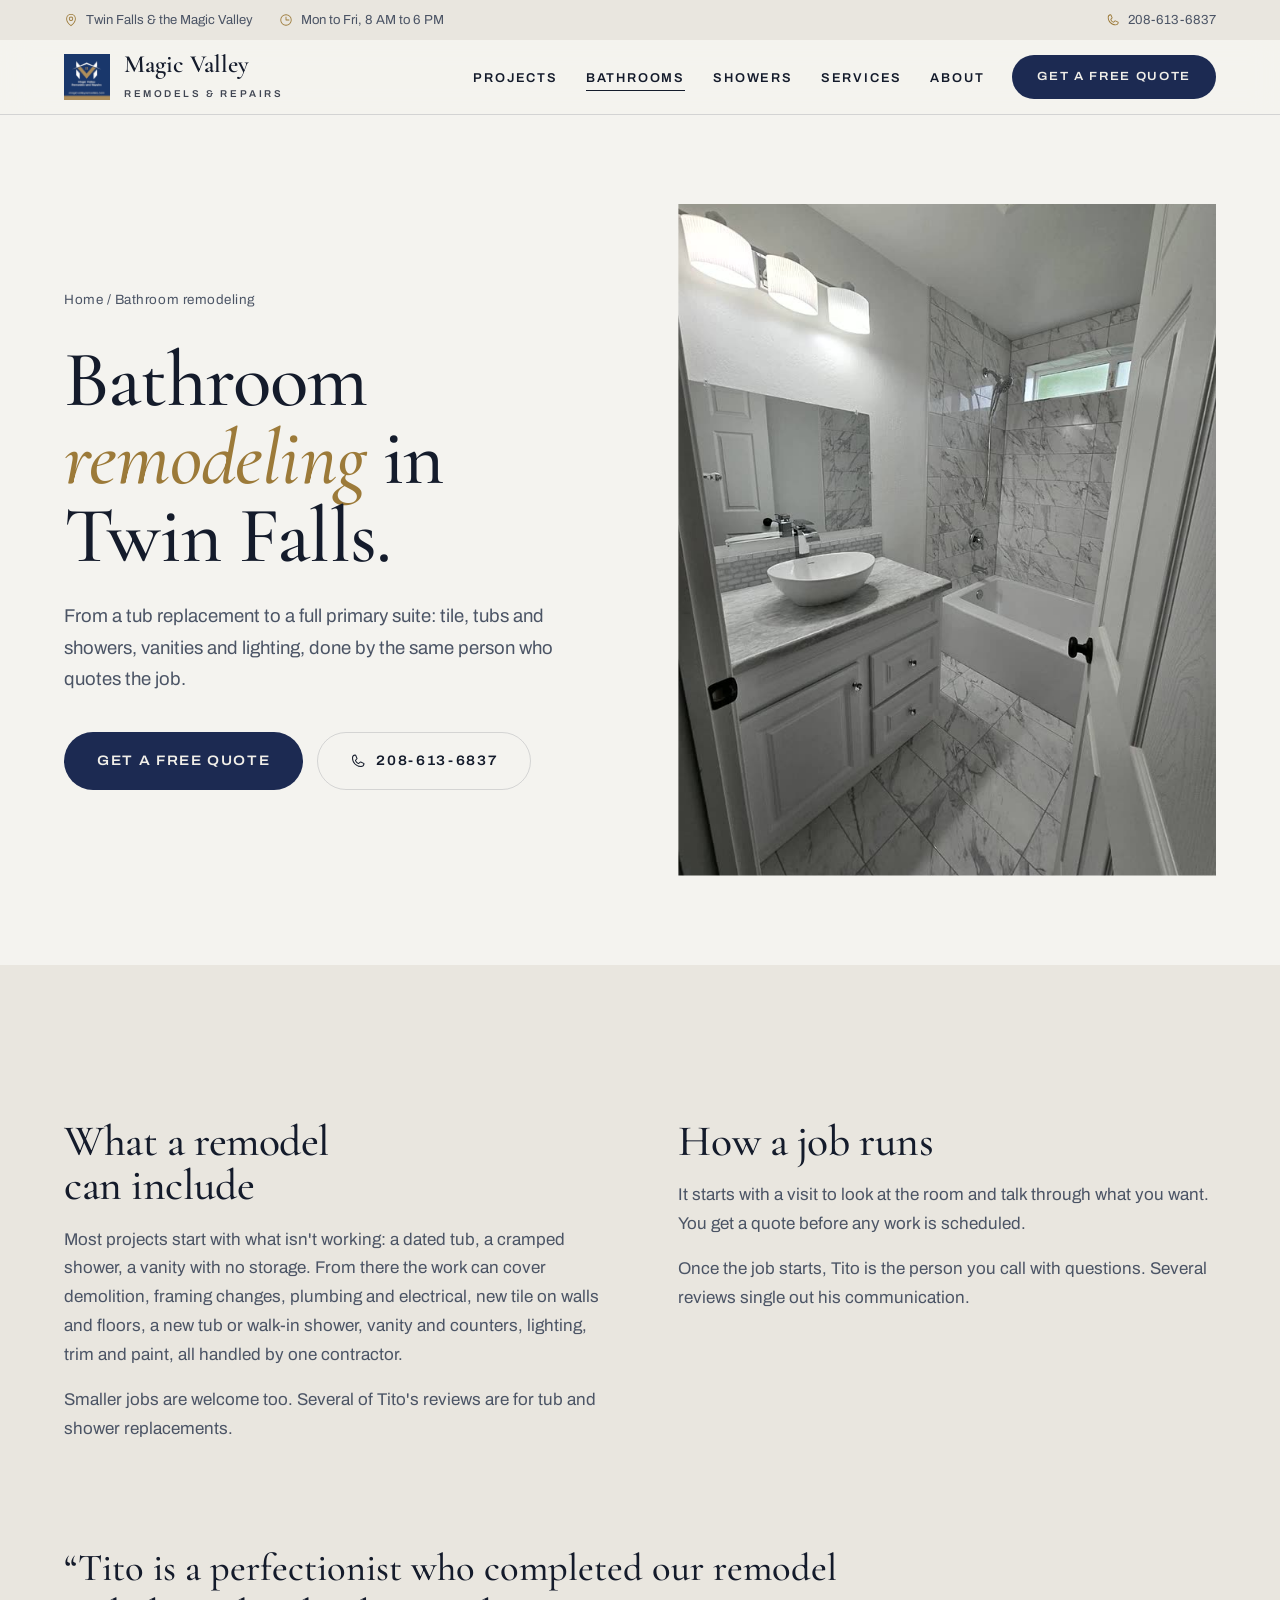
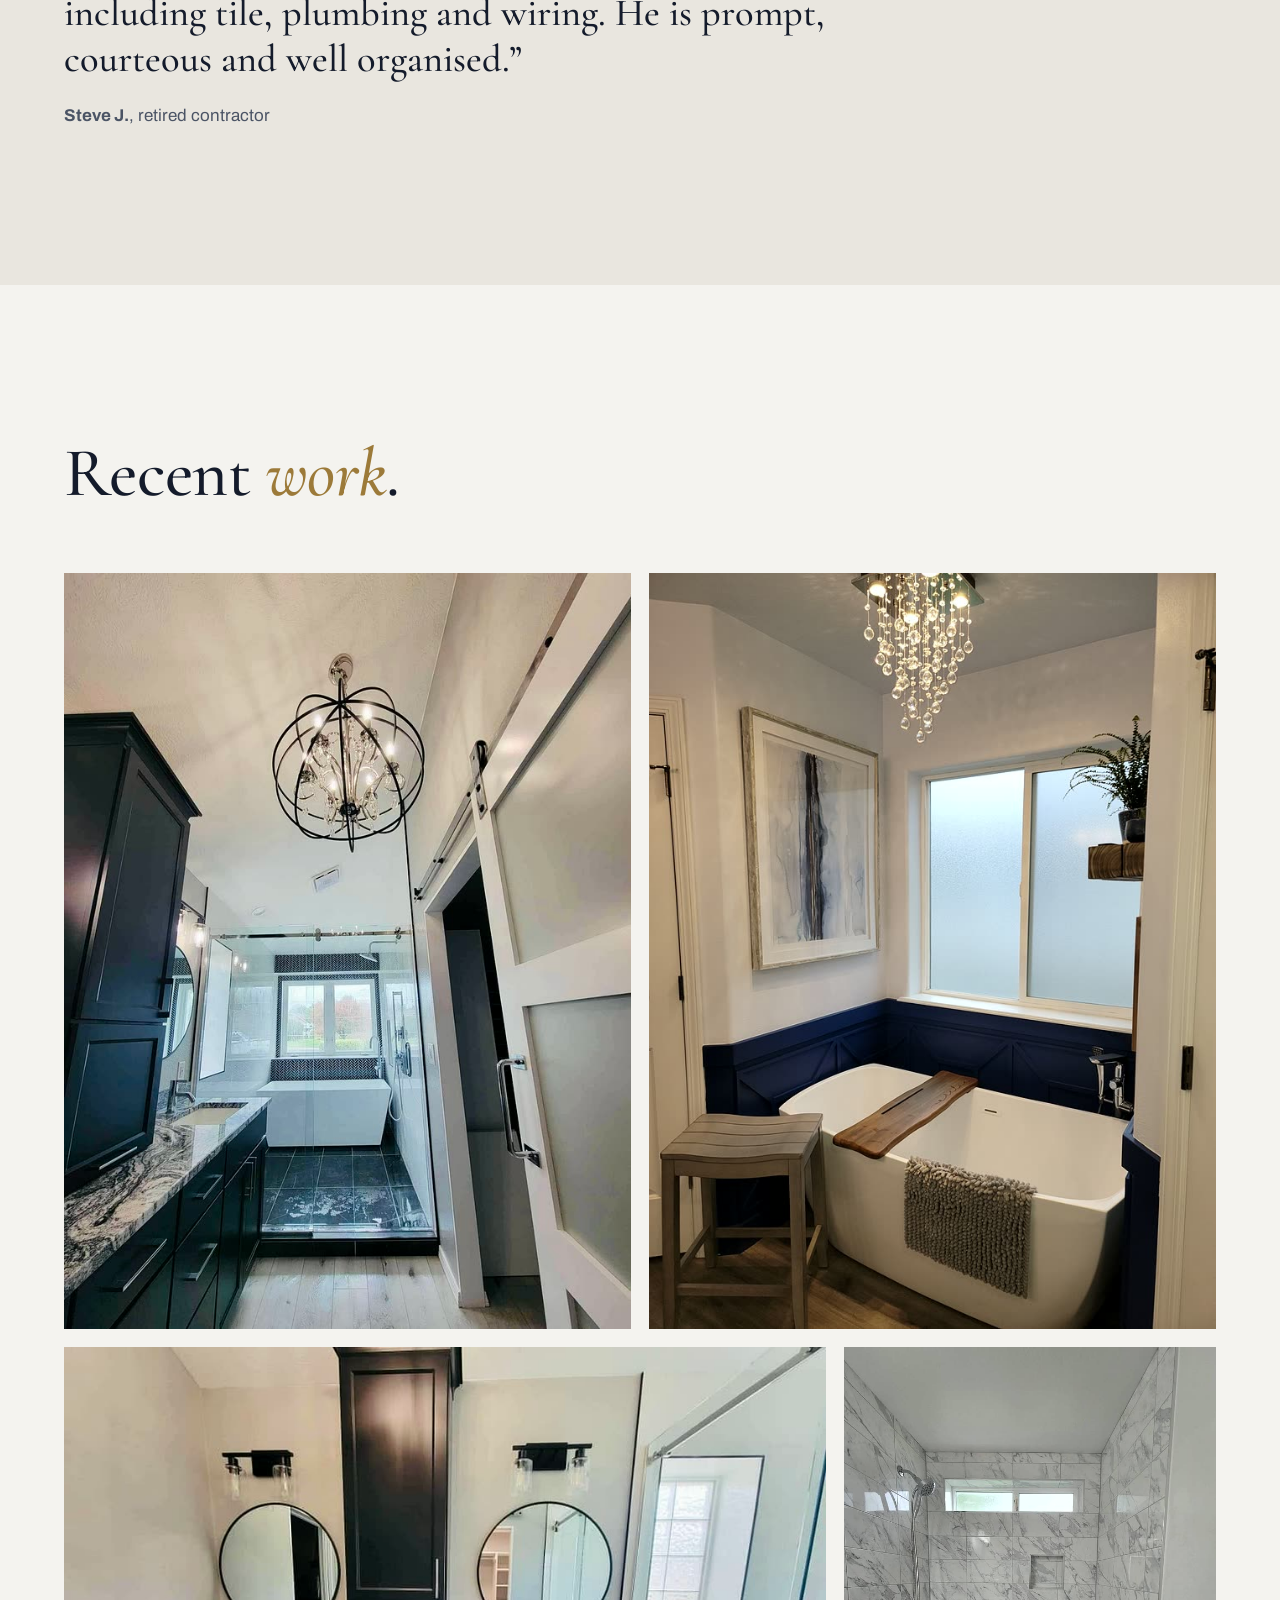
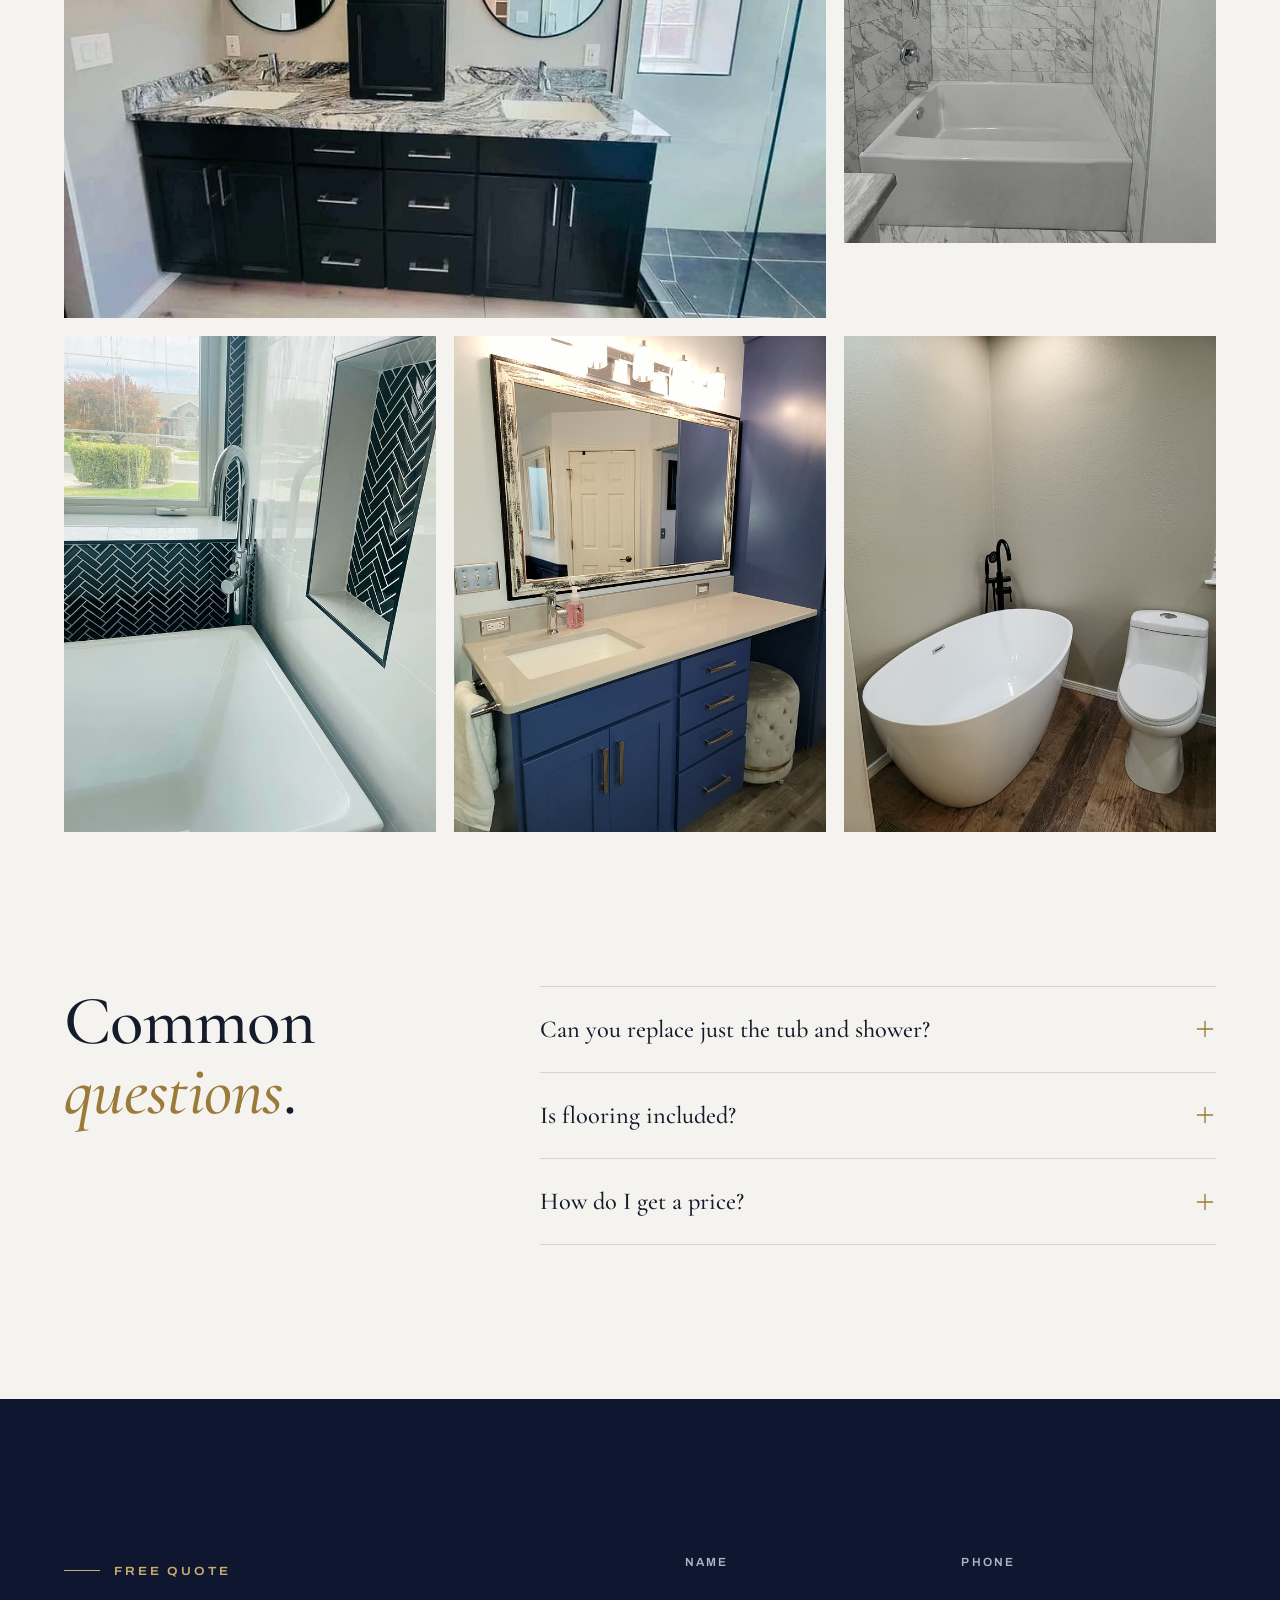
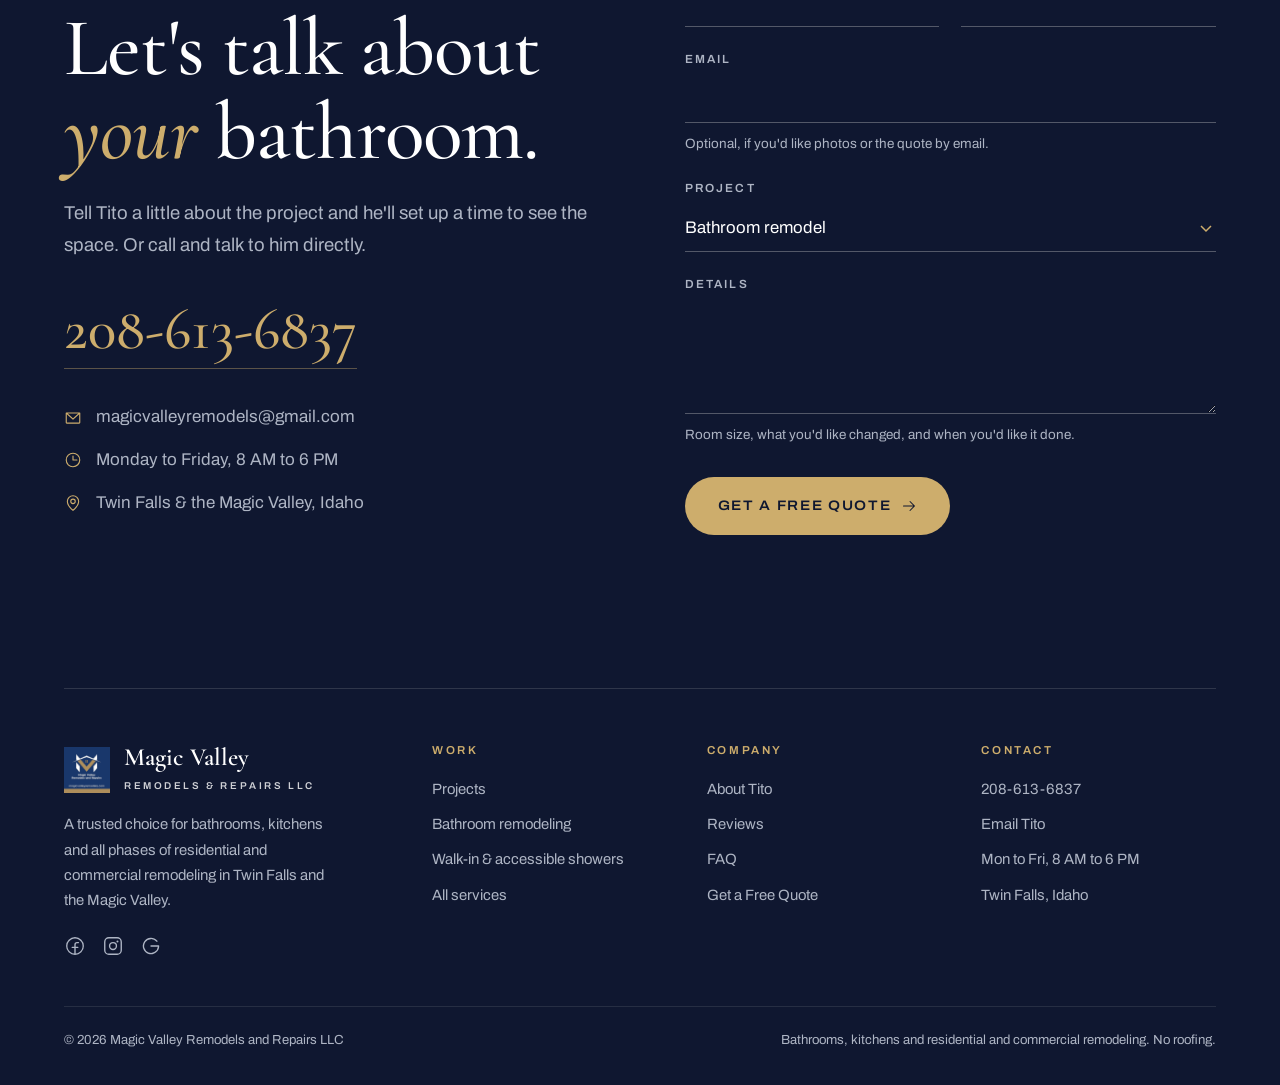
==== commit 343f0b87: "One-stop shop: complete remodels, every trade section, new tagline: bathroom-remodeling/index.html" ====
--- a/bathroom-remodeling/index.html
+++ b/bathroom-remodeling/index.html
@@ -64,7 +64,7 @@
   <section class="svc sec">
     <div class="wrap">
       <div class="prose">
-      <div data-r><h2>What a remodel can include</h2><p>Most projects start with what isn't working: a dated tub, a cramped shower, a vanity with no storage. From there the work can cover demolition, new tile on walls and floors, a new tub or walk-in shower, vanity and counters, lighting, trim and paint.</p><p>Smaller jobs are welcome too. Several of Tito's reviews are for tub and shower replacements.</p></div>
+      <div data-r><h2>What a remodel can include</h2><p>Most projects start with what isn't working: a dated tub, a cramped shower, a vanity with no storage. From there the work can cover demolition, framing changes, plumbing and electrical, new tile on walls and floors, a new tub or walk-in shower, vanity and counters, lighting, trim and paint, all handled by one contractor.</p><p>Smaller jobs are welcome too. Several of Tito's reviews are for tub and shower replacements.</p></div>
       <div data-r><h2>How a job runs</h2><p>It starts with a visit to look at the room and talk through what you want. You get a quote before any work is scheduled.</p><p>Once the job starts, Tito is the person you call with questions. Several reviews single out his communication.</p></div>
       </div>
       <figure class="pull" data-r>
@@ -152,7 +152,7 @@
       <footer class="foot">
         <div>
           <a class="brand" href="../"><img src="../images/logo.jpg" alt="" width="46" height="46"><span><span class="bn">Magic Valley</span><span class="bs">Remodels &amp; Repairs LLC</span></span></a>
-          <p class="tag">A trusted choice for bathrooms, kitchens and every phase of residential remodeling in Twin Falls and the Magic Valley.</p>
+          <p class="tag">A trusted choice for bathrooms, kitchens and all phases of residential and commercial remodeling in Twin Falls and the Magic Valley.</p>
           <div class="socials">
             <a href="https://www.facebook.com/magicvalleyremodelsandrepairs" target="_blank" rel="noopener" aria-label="Facebook"><svg class="icon" aria-hidden="true"><use href="../icons.svg#i-facebook-logo"/></svg></a>
             <a href="https://www.instagram.com/magic_valley_remodels/" target="_blank" rel="noopener" aria-label="Instagram"><svg class="icon" aria-hidden="true"><use href="../icons.svg#i-instagram-logo"/></svg></a>
--- a/styles.css
+++ b/styles.css
@@ -1,386 +1,390 @@
-/* Magic Valley Remodels & Repairs
-   Editorial, light, architectural. Stone-white paper, navy ink, gold accent: the two colors of his logo.
-   Type: Cormorant Garamond (display, luxury serif justified by the high-end residential brief)
-         + Archivo (text and interface). Both self-hosted.
-   Shape rule: photography is square-cornered; only buttons are pills. */
-
-@font-face { font-family: "Cormorant"; src: url("fonts/cormorant-latin.woff2") format("woff2"); font-weight: 400 700; font-style: normal; font-display: swap; }
-@font-face { font-family: "Cormorant"; src: url("fonts/cormorant-italic-latin.woff2") format("woff2"); font-weight: 400 700; font-style: italic; font-display: swap; }
-@font-face { font-family: "Archivo"; src: url("fonts/archivo-latin.woff2") format("woff2"); font-weight: 100 900; font-stretch: 62% 125%; font-style: normal; font-display: swap; }
-
-:root {
-  --paper: #f4f3ef;
-  --stone: #e9e6df;
-  --ink: #141b2b;
-  --ink-soft: #4b5465;
-  --line: rgba(20, 27, 43, .14);
-  --navy: #1c2a52;
-  --navy-deep: #0f1730;
-  --gold: #9c7a39;
-  --gold-soft: #cdad6c;
-  --on-dark: #f1efe9;
-  --on-dark-soft: #aeb5c4;
-  --serif: "Cormorant", "Cormorant Garamond", Georgia, serif;
-  --sans: "Archivo", "Helvetica Neue", Arial, sans-serif;
-  --ease: cubic-bezier(.2, .7, .1, 1);
-  --gutter: clamp(20px, 5vw, 72px);
-  --max: 1440px;
-}
-
-* { box-sizing: border-box; margin: 0; padding: 0; }
-html { -webkit-text-size-adjust: 100%; scroll-behavior: smooth; }
-body { font-family: var(--sans); font-size: 1.0625rem; line-height: 1.7; color: var(--ink); background: var(--paper); -webkit-font-smoothing: antialiased; overflow-x: clip; }
-img { display: block; max-width: 100%; }
-a { color: inherit; }
-::selection { background: var(--navy); color: var(--on-dark); }
-:focus-visible { outline: 2px solid var(--gold); outline-offset: 4px; }
-.wrap { max-width: var(--max); margin: 0 auto; padding: 0 var(--gutter); }
-section { position: relative; }
-.sec { padding: clamp(96px, 12vw, 180px) 0; }
-[id] { scroll-margin-top: 90px; }
-.sr-only { position: absolute; width: 1px; height: 1px; overflow: hidden; clip: rect(0 0 0 0); white-space: nowrap; }
-.icon { width: 1.05em; height: 1.05em; flex: none; }
-
-/* ---------- type ---------- */
-h1, h2, h3 { font-family: var(--serif); font-weight: 500; letter-spacing: -.01em; line-height: 1.02; text-wrap: balance; }
-h2 { font-size: clamp(2.6rem, 5.4vw, 5rem); max-width: 16ch; }
-h2 em, h1 em, .quote-text em { font-style: italic; font-weight: 500; color: var(--gold); }
-h3 { font-size: clamp(1.7rem, 2.4vw, 2.3rem); }
-p { max-width: 58ch; }
-.lead { font-size: 1.16rem; color: var(--ink-soft); }
-.caps { font-family: var(--sans); font-size: .74rem; font-weight: 600; letter-spacing: .24em; text-transform: uppercase; font-stretch: 112%; }
-.label { display: inline-flex; align-items: center; gap: 14px; color: var(--gold); margin-bottom: 26px; }
-.label::before { content: ""; width: 36px; height: 1px; background: currentColor; }
-
-/* ---------- buttons & links ---------- */
-.btn { display: inline-flex; align-items: center; justify-content: center; gap: 10px; white-space: nowrap; font: 600 .86rem/1 var(--sans); letter-spacing: .12em; text-transform: uppercase; font-stretch: 110%; text-decoration: none; padding: 20px 32px; border-radius: 999px; border: 1px solid transparent; cursor: pointer; transition: background-color .35s var(--ease), color .35s var(--ease), border-color .35s var(--ease), transform .25s var(--ease); }
-.btn:active { transform: scale(.98); }
-.btn .icon { width: 16px; height: 16px; }
-.btn-gold { background: var(--gold-soft); color: var(--navy-deep); }
-.btn-gold:hover { background: #dcbf82; }
-.btn-navy { background: var(--navy); color: var(--on-dark); }
-.btn-navy:hover { background: var(--navy-deep); }
-.btn-ghost { color: #fff; border-color: rgba(255,255,255,.55); }
-.btn-ghost:hover { background: #fff; color: var(--ink); }
-.btn-line { color: var(--ink); border-color: var(--line); }
-.btn-line:hover { border-color: var(--ink); }
-.more { display: inline-flex; align-items: center; gap: 12px; font: 600 .8rem/1 var(--sans); letter-spacing: .16em; text-transform: uppercase; text-decoration: none; color: var(--ink); padding-bottom: 8px; border-bottom: 1px solid var(--gold); transition: gap .35s var(--ease), color .3s; }
-.more:hover { gap: 18px; color: var(--gold); }
-.more .icon { width: 15px; height: 15px; }
-
-/* ---------- header ---------- */
-.util { position: absolute; z-index: 41; top: 0; left: 0; right: 0; height: 40px; display: flex; align-items: center; color: rgba(255,255,255,.82); font-size: .82rem; border-bottom: 1px solid rgba(255,255,255,.14); }
-.util .wrap { width: 100%; display: flex; justify-content: space-between; gap: 18px; }
-.util span, .util a { display: inline-flex; align-items: center; gap: 8px; text-decoration: none; }
-.util .icon { width: 14px; height: 14px; color: var(--gold-soft); }
-.util .grp { display: flex; gap: 26px; }
-.page .util { position: relative; color: var(--ink-soft); background: var(--stone); border-bottom: 0; }
-.page .util .icon { color: var(--gold); }
-
-.nav { position: fixed; z-index: 40; top: 40px; left: 0; right: 0; height: 84px; transition: top .45s var(--ease), background-color .45s var(--ease), color .45s var(--ease), height .45s var(--ease), box-shadow .45s var(--ease); color: #fff; }
-.nav .wrap { height: 100%; display: flex; align-items: center; justify-content: space-between; gap: 30px; }
-.nav.solid { top: 0; height: 74px; background: rgba(244, 243, 239, .94); color: var(--ink); box-shadow: 0 1px 0 var(--line); backdrop-filter: blur(14px); -webkit-backdrop-filter: blur(14px); }
-.page .nav { position: sticky; top: 0; }
-.brand { display: flex; align-items: center; gap: 14px; text-decoration: none; }
-.brand img { width: 46px; height: 46px; object-fit: cover; }
-.brand .bn { font-family: var(--serif); font-size: 1.55rem; font-weight: 600; line-height: 1; letter-spacing: .005em; }
-.brand .bs { display: block; margin-top: 4px; font-family: var(--sans); font-size: .62rem; font-weight: 600; letter-spacing: .26em; text-transform: uppercase; opacity: .8; }
-.links { list-style: none; display: flex; align-items: center; gap: clamp(18px, 2.2vw, 36px); }
-.links a { font-size: .8rem; font-weight: 600; letter-spacing: .14em; text-transform: uppercase; text-decoration: none; position: relative; padding: 6px 0; }
-.links a:not(.btn)::after { content: ""; position: absolute; left: 0; right: 0; bottom: 0; height: 1px; background: currentColor; transform: scaleX(0); transform-origin: right; transition: transform .45s var(--ease); }
-.links a:not(.btn):hover::after, .links a[aria-current="page"]::after { transform: scaleX(1); transform-origin: left; }
-.links .btn { padding: 15px 24px; font-size: .74rem; letter-spacing: .14em; }
-.nav:not(.solid) .links .btn-navy { background: rgba(255,255,255,.12); border-color: rgba(255,255,255,.5); }
-.menu-btn { display: none; width: 48px; height: 48px; border: 0; background: none; color: inherit; cursor: pointer; place-items: center; }
-.menu-btn .icon { width: 28px; height: 28px; }
-.menu-btn .i-close { display: none; }
-.menu-btn[aria-expanded="true"] .i-open { display: none; }
-.menu-btn[aria-expanded="true"] .i-close { display: block; }
-@media (max-width: 1060px) {
-  .menu-btn { display: grid; }
-  .links { position: fixed; inset: 74px 0 auto; flex-direction: column; align-items: stretch; gap: 0; background: var(--paper); color: var(--ink); padding: 10px var(--gutter) 28px; box-shadow: 0 30px 40px -20px rgba(20,27,43,.25); opacity: 0; visibility: hidden; transform: translateY(-10px); transition: opacity .35s, transform .35s, visibility .35s; }
-  .links.open { opacity: 1; visibility: visible; transform: none; }
-  .links li a:not(.btn) { display: block; padding: 18px 2px; border-bottom: 1px solid var(--line); font-size: .9rem; }
-  .links .btn { margin-top: 20px; width: 100%; padding: 18px; }
-  .nav:not(.solid) .links .btn-navy { background: var(--navy); }
-  .util .grp span:not(:first-child) { display: none; }
-}
-@media (max-width: 560px) { .util .grp .hide-sm { display: none; } .brand .bn { font-size: 1.3rem; } }
-
-/* ---------- hero: graded stills, crossfade + slow settle ---------- */
-.hero { position: relative; height: 100vh; height: 100svh; min-height: 640px; overflow: hidden; color: #fff; background: var(--navy-deep); }
-.slide { position: absolute; inset: 0; opacity: 0; transition: opacity 1.6s var(--ease); }
-.slide.on { opacity: 1; }
-.slide picture, .slide img { width: 100%; height: 100%; object-fit: cover; }
-.slide img { transform: scale(1.08); transition: transform 9s linear; }
-.slide.on img { transform: scale(1); }
-.hero::after { content: ""; position: absolute; inset: 0; pointer-events: none;
-  background: linear-gradient(90deg, rgba(10,15,30,.78) 0%, rgba(10,15,30,.45) 42%, rgba(10,15,30,.05) 75%),
-              linear-gradient(0deg, rgba(10,15,30,.72) 0%, rgba(10,15,30,0) 45%),
-              linear-gradient(180deg, rgba(10,15,30,.55) 0%, rgba(10,15,30,0) 22%); }
-.hero-copy { text-shadow: 0 2px 24px rgba(5,10,25,.45); position: absolute; z-index: 2; left: 0; right: 0; bottom: clamp(56px, 11vh, 120px); }
-.hero-copy .loc { color: var(--gold-soft); margin-bottom: 22px; display: block; }
-.hero h1 { font-size: clamp(4.4rem, 11vw, 11rem); font-weight: 500; line-height: .86; letter-spacing: -.02em; }
-.hero h1 .ln { display: block; overflow: hidden; padding-bottom: .06em; }
-.hero h1 .ln > span { display: inline-block; }
-.hero h1 .trade { display: block; margin-top: 18px; font-family: var(--sans); font-size: clamp(.8rem, 1.1vw, .98rem); font-weight: 600; letter-spacing: .42em; text-transform: uppercase; font-stretch: 115%; color: rgba(255,255,255,.9); }
-.hero .promise { margin-top: 30px; max-width: 34ch; font-family: var(--serif); font-size: clamp(1.35rem, 2vw, 1.85rem); line-height: 1.3; color: rgba(255,255,255,.92); }
-.hero .promise em { color: var(--gold-soft); }
-.hero .ctas { margin-top: 38px; display: flex; flex-wrap: wrap; gap: 14px; }
-.reel { position: absolute; z-index: 2; right: var(--gutter); bottom: clamp(56px, 11vh, 120px); display: grid; gap: 14px; width: min(300px, 26vw); }
-.reel button { display: grid; gap: 10px; text-align: left; background: none; border: 0; color: rgba(255,255,255,.66); font: 500 .78rem/1.3 var(--sans); letter-spacing: .1em; text-transform: uppercase; cursor: pointer; transition: color .3s; }
-.reel button.on, .reel button:hover { color: #fff; }
-.reel .bar { position: relative; height: 1px; background: rgba(255,255,255,.3); overflow: hidden; }
-.reel .bar i { position: absolute; inset: 0; background: var(--gold-soft); transform: scaleX(0); transform-origin: left; }
-.reel button.on .bar i { animation: fill 7s linear forwards; }
-@keyframes fill { to { transform: scaleX(1); } }
-@media (prefers-reduced-motion: no-preference) {
-  .hero h1 .ln > span { animation: rise 1.4s var(--ease) both; }
-  .hero h1 .ln:nth-child(2) > span { animation-delay: .12s; }
-  .hero .loc, .hero .trade, .hero .promise, .hero .ctas, .reel { animation: fade 1.2s var(--ease) both; }
-  .hero .trade { animation-delay: .45s; } .hero .promise { animation-delay: .6s; } .hero .ctas { animation-delay: .75s; } .reel { animation-delay: 1s; }
-}
-@keyframes rise { from { transform: translateY(105%); } }
-@keyframes fade { from { opacity: 0; transform: translateY(16px); } }
-@media (max-width: 900px) {
-  .reel { display: none; }
-  .hero::after { background: linear-gradient(0deg, rgba(10,15,30,.88) 0%, rgba(10,15,30,.5) 45%, rgba(10,15,30,.15) 70%, rgba(10,15,30,.5) 100%); }
-  .hero-copy { bottom: 40px; }
-  .hero .ctas .btn { flex: 1 1 100%; }
-}
-
-/* ---------- reveal system ---------- */
-.js [data-r] { opacity: 0; transform: translateY(40px); transition: opacity 1.1s var(--ease), transform 1.1s var(--ease); }
-.js [data-r].in { opacity: 1; transform: none; }
-.js [data-r="mask"] { opacity: 1; transform: none; }
-.js [data-r="mask"] > * { clip-path: inset(100% 0 0 0); transition: clip-path 1.4s var(--ease); }
-.js [data-r="mask"].in > * { clip-path: inset(0 0 0 0); }
-.js [data-r="mask"] img { scale: 1.14; transition: scale 2.2s var(--ease); }
-.js [data-r="mask"].in img { scale: 1; }
-[data-d="1"] { transition-delay: .12s !important; } [data-d="2"] { transition-delay: .24s !important; } [data-d="3"] { transition-delay: .36s !important; }
-
-/* ---------- intro ---------- */
-.intro-grid { display: grid; grid-template-columns: minmax(0, 7fr) minmax(0, 5fr); gap: clamp(40px, 7vw, 120px); align-items: end; }
-.intro h2 { font-size: clamp(2.8rem, 5.6vw, 5.4rem); max-width: 14ch; }
-.intro .sig { margin-top: 28px; display: flex; align-items: center; gap: 16px; }
-.intro .sig img { width: 56px; height: 56px; border-radius: 50%; object-fit: cover; }
-.intro .sig b { display: block; font-family: var(--serif); font-size: 1.4rem; font-weight: 600; line-height: 1.1; }
-.intro .sig span { font-size: .85rem; color: var(--ink-soft); }
-.creds { margin-top: clamp(64px, 9vw, 120px); display: grid; grid-template-columns: repeat(4, minmax(0, 1fr)); gap: 0 clamp(20px, 3vw, 48px); }
-.creds div { border-top: 1px solid var(--ink); padding-top: 22px; }
-.creds strong { display: block; font-family: var(--serif); font-size: clamp(2.2rem, 3.6vw, 3.4rem); font-weight: 500; line-height: 1; }
-.creds strong small { font-size: .45em; font-family: var(--sans); font-weight: 600; letter-spacing: .1em; margin-left: 6px; color: var(--gold); }
-.creds span { display: block; margin-top: 10px; font-size: .9rem; color: var(--ink-soft); }
-
-/* ---------- featured projects ---------- */
-.fp-head { display: flex; align-items: end; justify-content: space-between; gap: 30px; flex-wrap: wrap; margin-bottom: clamp(56px, 8vw, 110px); }
-.fp { display: grid; grid-template-columns: repeat(12, minmax(0, 1fr)); gap: clamp(20px, 3vw, 48px); align-items: end; }
-.fp + .fp { margin-top: clamp(90px, 12vw, 170px); }
-.fp .ph { position: relative; overflow: hidden; background: var(--stone); }
-.fp .ph img { width: 100%; height: 100%; object-fit: cover; }
-.fp .txt .caps { color: var(--gold); display: block; margin-bottom: 18px; }
-.fp .txt p { margin-top: 18px; color: var(--ink-soft); }
-.fp .txt .more { margin-top: 28px; }
-.fp-a .ph { grid-column: 1 / 9; aspect-ratio: 4 / 5; }
-.fp-a .txt { grid-column: 9 / 13; padding-bottom: 4vw; }
-.fp-a .ph-2 { grid-column: 9 / 12; grid-row: 1; align-self: start; aspect-ratio: 3 / 4; margin-bottom: 30px; }
-.fp-b .txt { grid-column: 1 / 5; grid-row: 1; padding-bottom: 4vw; }
-.fp-b .ph { grid-column: 5 / 13; grid-row: 1; aspect-ratio: 16 / 11; }
-.fp-c .ph { grid-column: 3 / 9; aspect-ratio: 3 / 4; }
-.fp-c .txt { grid-column: 9 / 13; padding-bottom: 4vw; }
-.fp .ph .pl { position: absolute; inset: -8% 0; }
-@media (prefers-reduced-motion: no-preference) { @supports (animation-timeline: view()) {
-  .fp .ph .pl img, .about .ph img { animation: drift linear both; animation-timeline: view(); } } }
-@keyframes drift { from { transform: translateY(-5%); } to { transform: translateY(5%); } }
-
-/* ---------- services ---------- */
-.svc { background: var(--stone); }
-.svc-head { display: grid; grid-template-columns: minmax(0, 1fr) minmax(0, 1fr); gap: 40px; align-items: end; margin-bottom: clamp(56px, 7vw, 96px); }
-.svc-head p { justify-self: end; }
-.svc-grid { display: grid; grid-template-columns: repeat(3, minmax(0, 1fr)); gap: clamp(18px, 2.4vw, 36px); }
-.card { position: relative; display: block; text-decoration: none; color: inherit; }
-.card .ph { aspect-ratio: 4 / 5; overflow: hidden; background: var(--paper); }
-.card .ph img { width: 100%; height: 100%; object-fit: cover; transition: transform 1.4s var(--ease); }
-.card:hover .ph img { transform: scale(1.045); }
-.card h3 { margin-top: 26px; font-size: clamp(1.8rem, 2.5vw, 2.4rem); display: flex; justify-content: space-between; align-items: baseline; gap: 16px; }
-.card h3 .icon { width: 22px; height: 22px; color: var(--gold); transition: transform .45s var(--ease); flex: none; }
-.card:hover h3 .icon { transform: translate(4px, -4px); }
-.card p { margin-top: 10px; color: var(--ink-soft); font-size: 1rem; }
-.svc-wide { margin-top: clamp(40px, 5vw, 72px); display: grid; grid-template-columns: minmax(0, 1.3fr) minmax(0, 1fr); gap: clamp(28px, 4vw, 64px); align-items: center; text-decoration: none; color: inherit; }
-.svc-wide .ph { aspect-ratio: 16 / 10; overflow: hidden; }
-.svc-wide .ph img { width: 100%; height: 100%; object-fit: cover; transition: transform 1.4s var(--ease); }
-.svc-wide:hover .ph img { transform: scale(1.04); }
-.svc-wide p { margin-top: 16px; color: var(--ink-soft); }
-.svc-note { margin-top: clamp(40px, 5vw, 64px); padding-top: 24px; border-top: 1px solid var(--line); color: var(--ink-soft); font-size: .95rem; }
-
-/* ---------- process ---------- */
-.steps { margin-top: clamp(56px, 7vw, 96px); display: grid; grid-template-columns: repeat(3, minmax(0, 1fr)); gap: clamp(28px, 4vw, 64px); counter-reset: s; }
-.step { border-top: 1px solid var(--line); padding-top: 30px; }
-.step .num { font-family: var(--serif); font-style: italic; font-size: 3.4rem; line-height: 1; color: var(--gold); }
-.step h3 { margin-top: 20px; font-size: clamp(1.6rem, 2.2vw, 2.1rem); }
-.step p { margin-top: 12px; color: var(--ink-soft); }
-
-/* ---------- before / after ---------- */
-.ba-grid { display: grid; grid-template-columns: minmax(0, 5fr) minmax(0, 7fr); gap: clamp(40px, 7vw, 120px); align-items: center; }
-.ba-grid ul { list-style: none; margin-top: 28px; }
-.ba-grid li { padding: 14px 0; border-bottom: 1px solid var(--line); }
-@property --pos { syntax: "<percentage>"; inherits: true; initial-value: 50%; }
-.compare { position: relative; overflow: hidden; aspect-ratio: 3 / 4; max-width: 620px; width: 100%; justify-self: end; background: var(--stone); user-select: none; touch-action: pan-y; --pos: 50%; }
-.compare > img, .compare .after img { width: 100%; height: 100%; object-fit: cover; }
-.compare .after { position: absolute; inset: 0; clip-path: inset(0 0 0 var(--pos)); }
-.compare .handle { position: absolute; top: 0; bottom: 0; left: var(--pos); width: 50px; margin-left: -25px; border: 0; background: none; cursor: ew-resize; display: flex; justify-content: center; }
-.compare .handle::before { content: ""; position: absolute; inset: 0 auto 0 50%; width: 1px; background: #fff; }
-.compare .handle span { position: relative; align-self: center; display: grid; place-items: center; width: 54px; height: 54px; border-radius: 50%; background: #fff; color: var(--ink); box-shadow: 0 10px 30px rgba(10,15,30,.25); }
-.compare .handle .icon { width: 18px; height: 18px; }
-.compare .tag { position: absolute; top: 18px; padding: 7px 13px; font: 600 .68rem/1 var(--sans); letter-spacing: .16em; text-transform: uppercase; background: rgba(15,23,48,.78); color: #fff; pointer-events: none; }
-.compare .tag-b { left: 18px; } .compare .after .tag { right: 18px; background: var(--gold-soft); color: var(--navy-deep); }
-@media (prefers-reduced-motion: no-preference) { @supports (animation-timeline: view()) {
-  .compare:not(.manual) { animation: wipe linear both; animation-timeline: view(); animation-range: entry 30% cover 55%; } } }
-@keyframes wipe { from { --pos: 100%; } to { --pos: 0%; } }
-
-/* ---------- testimonials ---------- */
-.words { background: var(--stone); text-align: center; }
-.words .stars { display: inline-flex; gap: 4px; color: var(--gold); }
-.words .stars .icon { width: 17px; height: 17px; }
-.quotes { display: grid; margin: 34px auto 0; max-width: 1000px; }
-.q { grid-area: 1 / 1; margin: 0; opacity: 0; visibility: hidden; transform: translateY(12px); transition: opacity .45s var(--ease), transform .45s var(--ease), visibility 0s .45s; }
-.q.on { opacity: 1; visibility: visible; transform: none; transition: opacity .8s var(--ease) .45s, transform .8s var(--ease) .45s, visibility 0s .45s; }
-.quote-text { font-family: var(--serif); font-size: clamp(1.8rem, 3.4vw, 3.1rem); line-height: 1.18; font-weight: 500; }
-.q figcaption { margin-top: 28px; color: var(--ink-soft); }
-.q figcaption b { color: var(--ink); font-weight: 600; }
-.q-nav { margin-top: 40px; display: flex; justify-content: center; align-items: center; gap: 22px; }
-.q-nav button { width: 46px; height: 46px; border-radius: 50%; border: 1px solid var(--line); background: none; cursor: pointer; display: grid; place-items: center; color: var(--ink); transition: border-color .3s, background .3s; }
-.q-nav button:hover { border-color: var(--ink); }
-.q-nav .icon { width: 18px; height: 18px; }
-.q-nav .prev .icon { transform: rotate(180deg); }
-.q-dots { display: flex; gap: 8px; }
-.q-dots i { width: 6px; height: 6px; border-radius: 50%; background: var(--line); transition: background .3s, width .3s; }
-.q-dots i.on { background: var(--gold); width: 22px; border-radius: 3px; }
-.words .src { margin: 36px auto 0; }
-
-/* ---------- about ---------- */
-.about-grid { display: grid; grid-template-columns: minmax(0, 5fr) minmax(0, 6fr); gap: clamp(40px, 7vw, 120px); align-items: center; }
-.about .ph { aspect-ratio: 4 / 5; overflow: hidden; }
-.about .ph img { width: 100%; height: 112%; object-fit: cover; }
-.about p { margin-top: 20px; color: var(--ink-soft); }
-
-/* ---------- FAQ ---------- */
-.faq-grid { display: grid; grid-template-columns: minmax(0, 4fr) minmax(0, 7fr); gap: clamp(40px, 7vw, 120px); align-items: start; }
-.faq details { border-bottom: 1px solid var(--line); }
-.faq details:first-child { border-top: 1px solid var(--line); }
-.faq summary { list-style: none; cursor: pointer; display: flex; justify-content: space-between; align-items: center; gap: 24px; padding: 28px 0; font-family: var(--serif); font-size: clamp(1.35rem, 1.9vw, 1.7rem); font-weight: 500; line-height: 1.2; }
-.faq summary::-webkit-details-marker { display: none; }
-.faq summary .icon { width: 22px; height: 22px; color: var(--gold); transition: transform .4s var(--ease); flex: none; }
-.faq details[open] summary .icon { transform: rotate(45deg); }
-.faq details p { padding: 0 0 28px; color: var(--ink-soft); }
-
-/* ---------- quote + footer (the one dark block) ---------- */
-.cta { background: var(--navy-deep); color: var(--on-dark); }
-.cta h2 { color: #fff; font-size: clamp(3rem, 6.4vw, 6rem); }
-.cta h2 em { color: var(--gold-soft); }
-.cta .lead { color: var(--on-dark-soft); margin-top: 24px; }
-.cta-grid { display: grid; grid-template-columns: minmax(0, 1fr) minmax(0, 1fr); gap: clamp(40px, 7vw, 120px); align-items: start; }
-.phone-xl { display: inline-block; margin-top: 40px; font-family: var(--serif); font-size: clamp(2.6rem, 4.6vw, 4.2rem); font-weight: 500; color: var(--gold-soft); text-decoration: none; line-height: 1; border-bottom: 1px solid rgba(205,173,108,.4); padding-bottom: 8px; transition: color .3s, border-color .3s; }
-.phone-xl:hover { color: #fff; border-color: #fff; }
-.contact { list-style: none; margin-top: 34px; display: grid; gap: 14px; color: var(--on-dark-soft); }
-.contact li { display: flex; align-items: center; gap: 14px; }
-.contact a { text-decoration: none; } .contact a:hover { color: #fff; }
-.contact .icon { width: 18px; height: 18px; color: var(--gold-soft); }
-.form { display: grid; gap: 22px; }
-.form .row { display: grid; grid-template-columns: 1fr 1fr; gap: 22px; }
-.field { display: grid; gap: 10px; }
-.field label { font-size: .74rem; font-weight: 600; letter-spacing: .18em; text-transform: uppercase; color: var(--on-dark-soft); }
-.field input, .field select, .field textarea { font: 400 1.05rem var(--sans); color: #fff; background: transparent; border: 0; border-bottom: 1px solid rgba(241,239,233,.3); border-radius: 0; padding: 10px 0 14px; transition: border-color .3s; }
-.field select { appearance: none; background: url("data:image/svg+xml,%3Csvg xmlns='http://www.w3.org/2000/svg' width='12' height='8'%3E%3Cpath d='M1 1l5 5 5-5' fill='none' stroke='%23cdad6c' stroke-width='1.5'/%3E%3C/svg%3E") right 4px center no-repeat; }
-.field select option { color: var(--ink); }
-.field textarea { min-height: 110px; resize: vertical; }
-.field input:focus, .field select:focus, .field textarea:focus { outline: none; border-color: var(--gold-soft); }
-.field input:user-invalid { border-color: #e7867a; }
-.field .hint { font-size: .84rem; color: var(--on-dark-soft); }
-.form .btn { justify-self: start; margin-top: 8px; }
-.hp { position: absolute; left: -9999px; }
-.foot { margin-top: clamp(100px, 12vw, 170px); border-top: 1px solid rgba(241,239,233,.14); padding: 56px 0 40px; display: grid; grid-template-columns: 1.4fr 1fr 1fr 1fr; gap: 40px; color: var(--on-dark-soft); font-size: .93rem; }
-.foot .brand { color: #fff; }
-.foot h4 { font: 600 .72rem/1 var(--sans); letter-spacing: .22em; text-transform: uppercase; color: var(--gold-soft); margin-bottom: 20px; }
-.foot ul { list-style: none; display: grid; gap: 10px; }
-.foot a { text-decoration: none; white-space: nowrap; }
-.foot a:hover { color: #fff; }
-.foot .tag { margin-top: 18px; max-width: 30ch; }
-.foot .socials { display: flex; gap: 16px; margin-top: 22px; }
-.foot .socials .icon { width: 22px; height: 22px; }
-.legal { padding: 22px 0 34px; border-top: 1px solid rgba(241,239,233,.1); display: flex; flex-wrap: wrap; justify-content: space-between; gap: 12px; color: var(--on-dark-soft); font-size: .82rem; }
-
-/* ---------- projects page ---------- */
-.page-head { padding: clamp(80px, 10vw, 150px) 0 clamp(56px, 7vw, 100px); }
-.crumbs { font-size: .84rem; color: var(--ink-soft); margin-bottom: 30px; letter-spacing: .04em; }
-.crumbs a { text-decoration: none; } .crumbs a:hover { color: var(--gold); }
-.page-head h1 { font-size: clamp(3.4rem, 8vw, 7.6rem); max-width: 14ch; line-height: .95; }
-.page-head .lead { margin-top: 28px; }
-.page-head .actions { margin-top: 38px; display: flex; gap: 14px; flex-wrap: wrap; }
-.proj { padding: clamp(70px, 9vw, 130px) 0; border-top: 1px solid var(--line); }
-.proj-head { display: grid; grid-template-columns: minmax(0, 5fr) minmax(0, 7fr); gap: clamp(30px, 6vw, 100px); align-items: end; margin-bottom: clamp(40px, 5vw, 72px); }
-.proj-head .caps { color: var(--gold); display: block; margin-bottom: 16px; }
-.proj-head p { color: var(--ink-soft); }
-.gal { display: grid; grid-template-columns: repeat(12, minmax(0, 1fr)); grid-auto-flow: dense; gap: clamp(10px, 1.4vw, 20px); }
-.gal a { position: relative; display: block; overflow: hidden; background: var(--stone); cursor: zoom-in; }
-.gal img { width: 100%; height: 100%; object-fit: cover; transition: transform 1.4s var(--ease); }
-.gal a:hover img { transform: scale(1.04); }
-.gal .p { grid-column: span 4; aspect-ratio: 3 / 4; }
-.gal .l { grid-column: span 8; aspect-ratio: 4 / 3; }
-.gal .big { grid-column: span 6; aspect-ratio: 3 / 4; }
-.split-hero { display: grid; grid-template-columns: minmax(0, 1fr) minmax(0, 1fr); gap: clamp(36px, 6vw, 100px); align-items: center; padding-block: clamp(60px, 7vw, 110px); }
-.split-hero .ph { aspect-ratio: 4 / 5; overflow: hidden; }
-.split-hero .ph img { width: 100%; height: 100%; object-fit: cover; }
-.split-hero h1 { font-size: clamp(3rem, 6.2vw, 6rem); line-height: .98; }
-.prose { display: grid; grid-template-columns: minmax(0, 1fr) minmax(0, 1fr); gap: clamp(36px, 6vw, 100px); }
-.prose h2 { font-size: clamp(2rem, 3.4vw, 3rem); margin-bottom: 18px; }
-.prose p { color: var(--ink-soft); }
-.prose p + p { margin-top: 16px; }
-.pull { margin-top: clamp(64px, 8vw, 110px); max-width: 900px; }
-.pull .quote-text { font-size: clamp(1.7rem, 3vw, 2.7rem); }
-.pull figcaption { margin-top: 20px; color: var(--ink-soft); }
-
-/* ---------- lightbox ---------- */
-.lb { position: fixed; inset: 0; z-index: 80; background: rgba(10,15,30,.96); display: none; place-items: center; padding: 60px 70px; }
-.lb.open { display: grid; }
-.lb img { max-width: 100%; max-height: calc(100vh - 140px); object-fit: contain; box-shadow: 0 40px 80px rgba(0,0,0,.5); }
-.lb p { position: absolute; left: 0; right: 0; bottom: 22px; text-align: center; color: var(--on-dark-soft); font-size: .9rem; max-width: none; }
-.lb button { position: absolute; width: 52px; height: 52px; border-radius: 50%; border: 1px solid rgba(255,255,255,.3); background: rgba(255,255,255,.06); color: #fff; cursor: pointer; display: grid; place-items: center; }
-.lb button:hover { background: rgba(255,255,255,.16); }
-.lb .icon { width: 20px; height: 20px; }
-.lb .x { top: 22px; right: 22px; } .lb .pv { left: 18px; top: 50%; margin-top: -26px; } .lb .nx { right: 18px; top: 50%; margin-top: -26px; }
-.lb .pv .icon { transform: rotate(180deg); }
-
-/* ---------- responsive ---------- */
-@media (max-width: 1060px) {
-  .creds { grid-template-columns: 1fr 1fr; gap: 36px 24px; }
-  .foot { grid-template-columns: 1fr 1fr; }
-}
-@media (max-width: 900px) {
-  .intro-grid, .svc-head, .ba-grid, .about-grid, .faq-grid, .cta-grid, .proj-head, .split-hero, .prose { grid-template-columns: 1fr; }
-  .svc-head p { justify-self: start; }
-  .fp { grid-template-columns: 1fr; }
-  .fp .ph, .fp .txt, .fp-a .ph-2 { grid-column: 1 / -1 !important; grid-row: auto !important; }
-  .fp-a .ph-2 { display: none; }
-  .fp .txt { padding-bottom: 0; }
-  .fp-b .ph { aspect-ratio: 4 / 3; }
-  .svc-grid, .steps { grid-template-columns: 1fr; }
-  .svc-wide { grid-template-columns: 1fr; }
-  .compare { justify-self: start; }
-  .gal .p, .gal .big { grid-column: span 6; }
-  .gal .l { grid-column: span 12; }
-  .lb { padding: 60px 12px; }
-}
-@media (max-width: 560px) {
-  body { font-size: 1rem; }
-  .form .row { grid-template-columns: 1fr; }
-  .form .btn { justify-self: stretch; }
-  .foot { grid-template-columns: 1fr; }
-  .gal .p, .gal .big { grid-column: span 12; }
-}
-@media (prefers-reduced-motion: reduce) {
-  html { scroll-behavior: auto; }
-  *, *::before, *::after { animation: none !important; transition-duration: .01ms !important; }
-  .js [data-r], .js [data-r] > * { opacity: 1; transform: none; clip-path: none !important; }
-  .slide img { transform: none; }
-}
+/* Magic Valley Remodels & Repairs
+   Editorial, light, architectural. Stone-white paper, navy ink, gold accent: the two colors of his logo.
+   Type: Cormorant Garamond (display, luxury serif justified by the high-end residential brief)
+         + Archivo (text and interface). Both self-hosted.
+   Shape rule: photography is square-cornered; only buttons are pills. */
+
+@font-face { font-family: "Cormorant"; src: url("fonts/cormorant-latin.woff2") format("woff2"); font-weight: 400 700; font-style: normal; font-display: swap; }
+@font-face { font-family: "Cormorant"; src: url("fonts/cormorant-italic-latin.woff2") format("woff2"); font-weight: 400 700; font-style: italic; font-display: swap; }
+@font-face { font-family: "Archivo"; src: url("fonts/archivo-latin.woff2") format("woff2"); font-weight: 100 900; font-stretch: 62% 125%; font-style: normal; font-display: swap; }
+
+:root {
+  --paper: #f4f3ef;
+  --stone: #e9e6df;
+  --ink: #141b2b;
+  --ink-soft: #4b5465;
+  --line: rgba(20, 27, 43, .14);
+  --navy: #1c2a52;
+  --navy-deep: #0f1730;
+  --gold: #9c7a39;
+  --gold-soft: #cdad6c;
+  --on-dark: #f1efe9;
+  --on-dark-soft: #aeb5c4;
+  --serif: "Cormorant", "Cormorant Garamond", Georgia, serif;
+  --sans: "Archivo", "Helvetica Neue", Arial, sans-serif;
+  --ease: cubic-bezier(.2, .7, .1, 1);
+  --gutter: clamp(20px, 5vw, 72px);
+  --max: 1440px;
+}
+
+* { box-sizing: border-box; margin: 0; padding: 0; }
+html { -webkit-text-size-adjust: 100%; scroll-behavior: smooth; }
+body { font-family: var(--sans); font-size: 1.0625rem; line-height: 1.7; color: var(--ink); background: var(--paper); -webkit-font-smoothing: antialiased; overflow-x: clip; }
+img { display: block; max-width: 100%; }
+a { color: inherit; }
+::selection { background: var(--navy); color: var(--on-dark); }
+:focus-visible { outline: 2px solid var(--gold); outline-offset: 4px; }
+.wrap { max-width: var(--max); margin: 0 auto; padding: 0 var(--gutter); }
+section { position: relative; }
+.sec { padding: clamp(96px, 12vw, 180px) 0; }
+[id] { scroll-margin-top: 90px; }
+.sr-only { position: absolute; width: 1px; height: 1px; overflow: hidden; clip: rect(0 0 0 0); white-space: nowrap; }
+.icon { width: 1.05em; height: 1.05em; flex: none; }
+
+/* ---------- type ---------- */
+h1, h2, h3 { font-family: var(--serif); font-weight: 500; letter-spacing: -.01em; line-height: 1.02; text-wrap: balance; }
+h2 { font-size: clamp(2.6rem, 5.4vw, 5rem); max-width: 16ch; }
+h2 em, h1 em, .quote-text em { font-style: italic; font-weight: 500; color: var(--gold); }
+h3 { font-size: clamp(1.7rem, 2.4vw, 2.3rem); }
+p { max-width: 58ch; }
+.lead { font-size: 1.16rem; color: var(--ink-soft); }
+.caps { font-family: var(--sans); font-size: .74rem; font-weight: 600; letter-spacing: .24em; text-transform: uppercase; font-stretch: 112%; }
+.label { display: inline-flex; align-items: center; gap: 14px; color: var(--gold); margin-bottom: 26px; }
+.label::before { content: ""; width: 36px; height: 1px; background: currentColor; }
+
+/* ---------- buttons & links ---------- */
+.btn { display: inline-flex; align-items: center; justify-content: center; gap: 10px; white-space: nowrap; font: 600 .86rem/1 var(--sans); letter-spacing: .12em; text-transform: uppercase; font-stretch: 110%; text-decoration: none; padding: 20px 32px; border-radius: 999px; border: 1px solid transparent; cursor: pointer; transition: background-color .35s var(--ease), color .35s var(--ease), border-color .35s var(--ease), transform .25s var(--ease); }
+.btn:active { transform: scale(.98); }
+.btn .icon { width: 16px; height: 16px; }
+.btn-gold { background: var(--gold-soft); color: var(--navy-deep); }
+.btn-gold:hover { background: #dcbf82; }
+.btn-navy { background: var(--navy); color: var(--on-dark); }
+.btn-navy:hover { background: var(--navy-deep); }
+.btn-ghost { color: #fff; border-color: rgba(255,255,255,.55); }
+.btn-ghost:hover { background: #fff; color: var(--ink); }
+.btn-line { color: var(--ink); border-color: var(--line); }
+.btn-line:hover { border-color: var(--ink); }
+.more { display: inline-flex; align-items: center; gap: 12px; font: 600 .8rem/1 var(--sans); letter-spacing: .16em; text-transform: uppercase; text-decoration: none; color: var(--ink); padding-bottom: 8px; border-bottom: 1px solid var(--gold); transition: gap .35s var(--ease), color .3s; }
+.more:hover { gap: 18px; color: var(--gold); }
+.more .icon { width: 15px; height: 15px; }
+
+/* ---------- header ---------- */
+.util { position: absolute; z-index: 41; top: 0; left: 0; right: 0; height: 40px; display: flex; align-items: center; color: rgba(255,255,255,.82); font-size: .82rem; border-bottom: 1px solid rgba(255,255,255,.14); }
+.util .wrap { width: 100%; display: flex; justify-content: space-between; gap: 18px; }
+.util span, .util a { display: inline-flex; align-items: center; gap: 8px; text-decoration: none; }
+.util .icon { width: 14px; height: 14px; color: var(--gold-soft); }
+.util .grp { display: flex; gap: 26px; }
+.page .util { position: relative; color: var(--ink-soft); background: var(--stone); border-bottom: 0; }
+.page .util .icon { color: var(--gold); }
+
+.nav { position: fixed; z-index: 40; top: 40px; left: 0; right: 0; height: 84px; transition: top .45s var(--ease), background-color .45s var(--ease), color .45s var(--ease), height .45s var(--ease), box-shadow .45s var(--ease); color: #fff; }
+.nav .wrap { height: 100%; display: flex; align-items: center; justify-content: space-between; gap: 30px; }
+.nav.solid { top: 0; height: 74px; background: rgba(244, 243, 239, .94); color: var(--ink); box-shadow: 0 1px 0 var(--line); backdrop-filter: blur(14px); -webkit-backdrop-filter: blur(14px); }
+.page .nav { position: sticky; top: 0; }
+.brand { display: flex; align-items: center; gap: 14px; text-decoration: none; }
+.brand img { width: 46px; height: 46px; object-fit: cover; }
+.brand .bn { font-family: var(--serif); font-size: 1.55rem; font-weight: 600; line-height: 1; letter-spacing: .005em; }
+.brand .bs { display: block; margin-top: 4px; font-family: var(--sans); font-size: .62rem; font-weight: 600; letter-spacing: .26em; text-transform: uppercase; opacity: .8; }
+.links { list-style: none; display: flex; align-items: center; gap: clamp(18px, 2.2vw, 36px); }
+.links a { font-size: .8rem; font-weight: 600; letter-spacing: .14em; text-transform: uppercase; text-decoration: none; position: relative; padding: 6px 0; }
+.links a:not(.btn)::after { content: ""; position: absolute; left: 0; right: 0; bottom: 0; height: 1px; background: currentColor; transform: scaleX(0); transform-origin: right; transition: transform .45s var(--ease); }
+.links a:not(.btn):hover::after, .links a[aria-current="page"]::after { transform: scaleX(1); transform-origin: left; }
+.links .btn { padding: 15px 24px; font-size: .74rem; letter-spacing: .14em; }
+.nav:not(.solid) .links .btn-navy { background: rgba(255,255,255,.12); border-color: rgba(255,255,255,.5); }
+.menu-btn { display: none; width: 48px; height: 48px; border: 0; background: none; color: inherit; cursor: pointer; place-items: center; }
+.menu-btn .icon { width: 28px; height: 28px; }
+.menu-btn .i-close { display: none; }
+.menu-btn[aria-expanded="true"] .i-open { display: none; }
+.menu-btn[aria-expanded="true"] .i-close { display: block; }
+@media (max-width: 1060px) {
+  .menu-btn { display: grid; }
+  .links { position: fixed; inset: 74px 0 auto; flex-direction: column; align-items: stretch; gap: 0; background: var(--paper); color: var(--ink); padding: 10px var(--gutter) 28px; box-shadow: 0 30px 40px -20px rgba(20,27,43,.25); opacity: 0; visibility: hidden; transform: translateY(-10px); transition: opacity .35s, transform .35s, visibility .35s; }
+  .links.open { opacity: 1; visibility: visible; transform: none; }
+  .links li a:not(.btn) { display: block; padding: 18px 2px; border-bottom: 1px solid var(--line); font-size: .9rem; }
+  .links .btn { margin-top: 20px; width: 100%; padding: 18px; }
+  .nav:not(.solid) .links .btn-navy { background: var(--navy); }
+  .util .grp span:not(:first-child) { display: none; }
+}
+@media (max-width: 560px) { .util .grp .hide-sm { display: none; } .brand .bn { font-size: 1.3rem; } }
+
+/* ---------- hero: split on wide screens (copy left, whole photo right); full-bleed on phones ---------- */
+.hero { position: relative; height: 100vh; height: 100svh; min-height: 640px; overflow: hidden; color: #fff; background: var(--navy-deep); }
+.hero-media { position: absolute; inset: 0; }
+.slide { position: absolute; inset: 0; opacity: 0; transition: opacity 1.6s var(--ease); }
+.slide.on { opacity: 1; }
+.slide picture, .slide img { width: 100%; height: 100%; object-fit: cover; }
+.hero-media::after { content: ""; position: absolute; inset: 0; pointer-events: none;
+  background: linear-gradient(0deg, rgba(10,15,30,.9) 0%, rgba(10,15,30,.5) 45%, rgba(10,15,30,.12) 70%, rgba(10,15,30,.5) 100%); }
+.hero-copy { position: absolute; z-index: 2; left: 0; right: 0; bottom: 40px; text-shadow: 0 2px 24px rgba(5,10,25,.45); }
+.hero-copy .loc { color: var(--gold-soft); margin-bottom: 22px; display: block; }
+.hero h1 { font-size: clamp(3.6rem, min(7.6vw, 13.5vh), 9rem); font-weight: 500; line-height: .86; letter-spacing: -.02em; }
+.hero h1 .ln { display: block; overflow: hidden; padding-bottom: .06em; }
+.hero h1 .ln > span { display: inline-block; }
+.hero h1 .trade { display: block; margin-top: 18px; font-family: var(--sans); font-size: clamp(.8rem, 1vw, .95rem); font-weight: 600; letter-spacing: .42em; text-transform: uppercase; font-stretch: 115%; color: rgba(255,255,255,.9); }
+.hero .promise { margin-top: 28px; max-width: 30ch; font-family: var(--serif); font-size: clamp(1.35rem, 1.8vw, 1.8rem); line-height: 1.3; color: rgba(255,255,255,.92); }
+.hero .promise em { color: var(--gold-soft); }
+.hero .ctas { margin-top: 36px; display: flex; flex-wrap: wrap; gap: 14px; }
+.reel { display: none; }
+.reel button { display: grid; gap: 10px; text-align: left; background: none; border: 0; color: rgba(255,255,255,.55); font: 500 .74rem/1.3 var(--sans); letter-spacing: .12em; text-transform: uppercase; cursor: pointer; transition: color .3s; }
+.reel button.on, .reel button:hover { color: #fff; }
+.reel .bar { position: relative; height: 1px; background: rgba(255,255,255,.22); overflow: hidden; }
+.reel .bar i { position: absolute; inset: 0; background: var(--gold-soft); transform: scaleX(0); transform-origin: left; }
+.reel button.on .bar i { animation: fill 7s linear forwards; }
+@keyframes fill { to { transform: scaleX(1); } }
+@media (max-width: 900px) { .hero .ctas .btn { flex: 1 1 100%; } }
+
+@media (min-width: 901px) and (min-aspect-ratio: 1/1) {
+  .hero { display: grid; grid-template-columns: minmax(0, 1fr) minmax(0, 1fr); }
+  .hero-media { position: relative; inset: auto; grid-column: 2; grid-row: 1; }
+  .hero-media::after { background: linear-gradient(180deg, rgba(10,15,30,.55) 0%, rgba(10,15,30,0) 22%); }
+  .hero-copy { position: relative; grid-column: 1; grid-row: 1; left: auto; right: auto; bottom: auto; display: flex; flex-direction: column; justify-content: flex-end; padding: 130px clamp(28px, 5vw, 88px) clamp(36px, 6vh, 88px); text-shadow: none;
+    background: radial-gradient(ellipse 90% 70% at 0% 100%, #1a2754 0%, var(--navy-deep) 70%); }
+  .hero-copy > .wrap { padding: 0; margin: 0; max-width: none; }
+  .reel { display: grid; grid-template-columns: repeat(3, minmax(0, 1fr)); gap: 18px; margin-top: clamp(28px, 5vh, 72px); max-width: 560px; }
+}
+
+@media (prefers-reduced-motion: no-preference) {
+  .hero h1 .ln > span { animation: rise 1.4s var(--ease) both; }
+  .hero h1 .ln:nth-child(2) > span { animation-delay: .12s; }
+  .hero .loc, .hero .trade, .hero .promise, .hero .ctas, .reel { animation: fade 1.2s var(--ease) both; }
+  .hero .trade { animation-delay: .45s; } .hero .promise { animation-delay: .6s; } .hero .ctas { animation-delay: .75s; } .reel { animation-delay: 1s; }
+  .hero-media { animation: unveil 1.6s var(--ease) both; }
+}
+@keyframes rise { from { transform: translateY(105%); } }
+@keyframes fade { from { opacity: 0; transform: translateY(16px); } }
+@keyframes unveil { from { clip-path: inset(0 0 0 100%); } to { clip-path: inset(0 0 0 0); } }
+
+/* ---------- reveal system ---------- */
+.js [data-r] { opacity: 0; transform: translateY(40px); transition: opacity 1.1s var(--ease), transform 1.1s var(--ease); }
+.js [data-r].in { opacity: 1; transform: none; }
+.js [data-r="mask"] { opacity: 1; transform: none; }
+.js [data-r="mask"] > * { clip-path: inset(100% 0 0 0); transition: clip-path 1.4s var(--ease); }
+.js [data-r="mask"].in > * { clip-path: inset(0 0 0 0); }
+.js [data-r="mask"] img { scale: 1.14; transition: scale 2.2s var(--ease); }
+.js [data-r="mask"].in img { scale: 1; }
+[data-d="1"] { transition-delay: .12s !important; } [data-d="2"] { transition-delay: .24s !important; } [data-d="3"] { transition-delay: .36s !important; }
+
+/* ---------- intro ---------- */
+.intro-grid { display: grid; grid-template-columns: minmax(0, 7fr) minmax(0, 5fr); gap: clamp(40px, 7vw, 120px); align-items: end; }
+.intro h2 { font-size: clamp(2.8rem, 5.6vw, 5.4rem); max-width: 14ch; }
+.intro .sig { margin-top: 28px; display: flex; align-items: center; gap: 16px; }
+.intro .sig img { width: 56px; height: 56px; border-radius: 50%; object-fit: cover; }
+.intro .sig b { display: block; font-family: var(--serif); font-size: 1.4rem; font-weight: 600; line-height: 1.1; }
+.intro .sig span { font-size: .85rem; color: var(--ink-soft); }
+.creds { margin-top: clamp(64px, 9vw, 120px); display: grid; grid-template-columns: repeat(4, minmax(0, 1fr)); gap: 0 clamp(20px, 3vw, 48px); }
+.creds div { border-top: 1px solid var(--ink); padding-top: 22px; }
+.creds strong { display: block; font-family: var(--serif); font-size: clamp(2.2rem, 3.6vw, 3.4rem); font-weight: 500; line-height: 1; }
+.creds strong small { font-size: .45em; font-family: var(--sans); font-weight: 600; letter-spacing: .1em; margin-left: 6px; color: var(--gold); }
+.creds span { display: block; margin-top: 10px; font-size: .9rem; color: var(--ink-soft); }
+
+/* ---------- featured projects ---------- */
+.fp-head { display: flex; align-items: end; justify-content: space-between; gap: 30px; flex-wrap: wrap; margin-bottom: clamp(56px, 8vw, 110px); }
+.fp { display: grid; grid-template-columns: repeat(12, minmax(0, 1fr)); gap: clamp(20px, 3vw, 48px); align-items: end; }
+.fp + .fp { margin-top: clamp(90px, 12vw, 170px); }
+.fp .ph { position: relative; overflow: hidden; background: var(--stone); }
+.fp .ph img { width: 100%; height: 100%; object-fit: cover; }
+.fp .txt .caps { color: var(--gold); display: block; margin-bottom: 18px; }
+.fp .txt p { margin-top: 18px; color: var(--ink-soft); }
+.fp .txt .more { margin-top: 28px; }
+.fp-a .ph { grid-column: 1 / 9; aspect-ratio: 4 / 5; }
+.fp-a .txt { grid-column: 9 / 13; padding-bottom: 4vw; }
+.fp-a .ph-2 { grid-column: 9 / 12; grid-row: 1; align-self: start; aspect-ratio: 3 / 4; margin-bottom: 30px; }
+.fp-b .txt { grid-column: 1 / 5; grid-row: 1; padding-bottom: 4vw; }
+.fp-b .ph { grid-column: 5 / 13; grid-row: 1; aspect-ratio: 16 / 11; }
+.fp-c .ph { grid-column: 3 / 9; aspect-ratio: 3 / 4; }
+.fp-c .txt { grid-column: 9 / 13; padding-bottom: 4vw; }
+.fp .ph .pl { position: absolute; inset: -8% 0; }
+@media (prefers-reduced-motion: no-preference) { @supports (animation-timeline: view()) {
+  .fp .ph .pl img, .about .ph img { animation: drift linear both; animation-timeline: view(); } } }
+@keyframes drift { from { transform: translateY(-5%); } to { transform: translateY(5%); } }
+
+/* ---------- services ---------- */
+.svc { background: var(--stone); }
+.svc-head { display: grid; grid-template-columns: minmax(0, 1fr) minmax(0, 1fr); gap: 40px; align-items: end; margin-bottom: clamp(56px, 7vw, 96px); }
+.svc-head p { justify-self: end; }
+.svc-grid { display: grid; grid-template-columns: repeat(3, minmax(0, 1fr)); gap: clamp(18px, 2.4vw, 36px); }
+.card { position: relative; display: block; text-decoration: none; color: inherit; }
+.card .ph { aspect-ratio: 4 / 5; overflow: hidden; background: var(--paper); }
+.card .ph img { width: 100%; height: 100%; object-fit: cover; transition: transform 1.4s var(--ease); }
+.card:hover .ph img { transform: scale(1.045); }
+.card h3 { margin-top: 26px; font-size: clamp(1.8rem, 2.5vw, 2.4rem); display: flex; justify-content: space-between; align-items: baseline; gap: 16px; }
+.card h3 .icon { width: 22px; height: 22px; color: var(--gold); transition: transform .45s var(--ease); flex: none; }
+.card:hover h3 .icon { transform: translate(4px, -4px); }
+.card p { margin-top: 10px; color: var(--ink-soft); font-size: 1rem; }
+.svc-wide { margin-top: clamp(40px, 5vw, 72px); display: grid; grid-template-columns: minmax(0, 1.3fr) minmax(0, 1fr); gap: clamp(28px, 4vw, 64px); align-items: center; text-decoration: none; color: inherit; }
+.svc-wide .ph { aspect-ratio: 16 / 10; overflow: hidden; }
+.svc-wide .ph img { width: 100%; height: 100%; object-fit: cover; transition: transform 1.4s var(--ease); }
+.svc-wide:hover .ph img { transform: scale(1.04); }
+.svc-wide p { margin-top: 16px; color: var(--ink-soft); }
+.svc-note { margin-top: clamp(40px, 5vw, 64px); padding-top: 24px; border-top: 1px solid var(--line); color: var(--ink-soft); font-size: .95rem; }
+
+/* ---------- process ---------- */
+.steps { margin-top: clamp(56px, 7vw, 96px); display: grid; grid-template-columns: repeat(3, minmax(0, 1fr)); gap: clamp(28px, 4vw, 64px); counter-reset: s; }
+.step { border-top: 1px solid var(--line); padding-top: 30px; }
+.step .num { font-family: var(--serif); font-style: italic; font-size: 3.4rem; line-height: 1; color: var(--gold); }
+.step h3 { margin-top: 20px; font-size: clamp(1.6rem, 2.2vw, 2.1rem); }
+.step p { margin-top: 12px; color: var(--ink-soft); }
+
+/* ---------- before / after ---------- */
+.ba-grid { display: grid; grid-template-columns: minmax(0, 5fr) minmax(0, 7fr); gap: clamp(40px, 7vw, 120px); align-items: center; }
+.ba-grid ul { list-style: none; margin-top: 28px; }
+.ba-grid li { padding: 14px 0; border-bottom: 1px solid var(--line); }
+@property --pos { syntax: "<percentage>"; inherits: true; initial-value: 50%; }
+.compare { position: relative; overflow: hidden; aspect-ratio: 3 / 4; max-width: 620px; width: 100%; justify-self: end; background: var(--stone); user-select: none; touch-action: pan-y; --pos: 50%; }
+.compare > img, .compare .after img { width: 100%; height: 100%; object-fit: cover; }
+.compare .after { position: absolute; inset: 0; clip-path: inset(0 0 0 var(--pos)); }
+.compare .handle { position: absolute; top: 0; bottom: 0; left: var(--pos); width: 50px; margin-left: -25px; border: 0; background: none; cursor: ew-resize; display: flex; justify-content: center; }
+.compare .handle::before { content: ""; position: absolute; inset: 0 auto 0 50%; width: 1px; background: #fff; }
+.compare .handle span { position: relative; align-self: center; display: grid; place-items: center; width: 54px; height: 54px; border-radius: 50%; background: #fff; color: var(--ink); box-shadow: 0 10px 30px rgba(10,15,30,.25); }
+.compare .handle .icon { width: 18px; height: 18px; }
+.compare .tag { position: absolute; top: 18px; padding: 7px 13px; font: 600 .68rem/1 var(--sans); letter-spacing: .16em; text-transform: uppercase; background: rgba(15,23,48,.78); color: #fff; pointer-events: none; }
+.compare .tag-b { left: 18px; } .compare .after .tag { right: 18px; background: var(--gold-soft); color: var(--navy-deep); }
+@media (prefers-reduced-motion: no-preference) { @supports (animation-timeline: view()) {
+  .compare:not(.manual) { animation: wipe linear both; animation-timeline: view(); animation-range: entry 30% cover 55%; } } }
+@keyframes wipe { from { --pos: 100%; } to { --pos: 0%; } }
+
+/* ---------- testimonials ---------- */
+.words { background: var(--stone); text-align: center; }
+.words .stars { display: inline-flex; gap: 4px; color: var(--gold); }
+.words .stars .icon { width: 17px; height: 17px; }
+.quotes { display: grid; margin: 34px auto 0; max-width: 1000px; }
+.q { grid-area: 1 / 1; margin: 0; opacity: 0; visibility: hidden; transform: translateY(12px); transition: opacity .45s var(--ease), transform .45s var(--ease), visibility 0s .45s; }
+.q.on { opacity: 1; visibility: visible; transform: none; transition: opacity .8s var(--ease) .45s, transform .8s var(--ease) .45s, visibility 0s .45s; }
+.quote-text { font-family: var(--serif); font-size: clamp(1.8rem, 3.4vw, 3.1rem); line-height: 1.18; font-weight: 500; }
+.q figcaption { margin-top: 28px; color: var(--ink-soft); }
+.q figcaption b { color: var(--ink); font-weight: 600; }
+.q-nav { margin-top: 40px; display: flex; justify-content: center; align-items: center; gap: 22px; }
+.q-nav button { width: 46px; height: 46px; border-radius: 50%; border: 1px solid var(--line); background: none; cursor: pointer; display: grid; place-items: center; color: var(--ink); transition: border-color .3s, background .3s; }
+.q-nav button:hover { border-color: var(--ink); }
+.q-nav .icon { width: 18px; height: 18px; }
+.q-nav .prev .icon { transform: rotate(180deg); }
+.q-dots { display: flex; gap: 8px; }
+.q-dots i { width: 6px; height: 6px; border-radius: 50%; background: var(--line); transition: background .3s, width .3s; }
+.q-dots i.on { background: var(--gold); width: 22px; border-radius: 3px; }
+.words .src { margin: 36px auto 0; }
+
+/* ---------- about ---------- */
+.about-grid { display: grid; grid-template-columns: minmax(0, 5fr) minmax(0, 6fr); gap: clamp(40px, 7vw, 120px); align-items: center; }
+.about .ph { aspect-ratio: 4 / 5; overflow: hidden; }
+.about .ph img { width: 100%; height: 112%; object-fit: cover; }
+.about p { margin-top: 20px; color: var(--ink-soft); }
+
+/* ---------- FAQ ---------- */
+.faq-grid { display: grid; grid-template-columns: minmax(0, 4fr) minmax(0, 7fr); gap: clamp(40px, 7vw, 120px); align-items: start; }
+.faq details { border-bottom: 1px solid var(--line); }
+.faq details:first-child { border-top: 1px solid var(--line); }
+.faq summary { list-style: none; cursor: pointer; display: flex; justify-content: space-between; align-items: center; gap: 24px; padding: 28px 0; font-family: var(--serif); font-size: clamp(1.35rem, 1.9vw, 1.7rem); font-weight: 500; line-height: 1.2; }
+.faq summary::-webkit-details-marker { display: none; }
+.faq summary .icon { width: 22px; height: 22px; color: var(--gold); transition: transform .4s var(--ease); flex: none; }
+.faq details[open] summary .icon { transform: rotate(45deg); }
+.faq details p { padding: 0 0 28px; color: var(--ink-soft); }
+
+/* ---------- quote + footer (the one dark block) ---------- */
+.cta { background: var(--navy-deep); color: var(--on-dark); }
+.cta h2 { color: #fff; font-size: clamp(3rem, 6.4vw, 6rem); }
+.cta h2 em { color: var(--gold-soft); }
+.cta .lead { color: var(--on-dark-soft); margin-top: 24px; }
+.cta-grid { display: grid; grid-template-columns: minmax(0, 1fr) minmax(0, 1fr); gap: clamp(40px, 7vw, 120px); align-items: start; }
+.phone-xl { display: inline-block; margin-top: 40px; font-family: var(--serif); font-size: clamp(2.6rem, 4.6vw, 4.2rem); font-weight: 500; color: var(--gold-soft); text-decoration: none; line-height: 1; border-bottom: 1px solid rgba(205,173,108,.4); padding-bottom: 8px; transition: color .3s, border-color .3s; }
+.phone-xl:hover { color: #fff; border-color: #fff; }
+.contact { list-style: none; margin-top: 34px; display: grid; gap: 14px; color: var(--on-dark-soft); }
+.contact li { display: flex; align-items: center; gap: 14px; }
+.contact a { text-decoration: none; } .contact a:hover { color: #fff; }
+.contact .icon { width: 18px; height: 18px; color: var(--gold-soft); }
+.form { display: grid; gap: 22px; }
+.form .row { display: grid; grid-template-columns: 1fr 1fr; gap: 22px; }
+.field { display: grid; gap: 10px; }
+.field label { font-size: .74rem; font-weight: 600; letter-spacing: .18em; text-transform: uppercase; color: var(--on-dark-soft); }
+.field input, .field select, .field textarea { font: 400 1.05rem var(--sans); color: #fff; background: transparent; border: 0; border-bottom: 1px solid rgba(241,239,233,.3); border-radius: 0; padding: 10px 0 14px; transition: border-color .3s; }
+.field select { appearance: none; background: url("data:image/svg+xml,%3Csvg xmlns='http://www.w3.org/2000/svg' width='12' height='8'%3E%3Cpath d='M1 1l5 5 5-5' fill='none' stroke='%23cdad6c' stroke-width='1.5'/%3E%3C/svg%3E") right 4px center no-repeat; }
+.field select option { color: var(--ink); }
+.field textarea { min-height: 110px; resize: vertical; }
+.field input:focus, .field select:focus, .field textarea:focus { outline: none; border-color: var(--gold-soft); }
+.field input:user-invalid { border-color: #e7867a; }
+.field .hint { font-size: .84rem; color: var(--on-dark-soft); }
+.form .btn { justify-self: start; margin-top: 8px; }
+.hp { position: absolute; left: -9999px; }
+.foot { margin-top: clamp(100px, 12vw, 170px); border-top: 1px solid rgba(241,239,233,.14); padding: 56px 0 40px; display: grid; grid-template-columns: 1.4fr 1fr 1fr 1fr; gap: 40px; color: var(--on-dark-soft); font-size: .93rem; }
+.foot .brand { color: #fff; }
+.foot h4 { font: 600 .72rem/1 var(--sans); letter-spacing: .22em; text-transform: uppercase; color: var(--gold-soft); margin-bottom: 20px; }
+.foot ul { list-style: none; display: grid; gap: 10px; }
+.foot a { text-decoration: none; white-space: nowrap; }
+.foot a:hover { color: #fff; }
+.foot .tag { margin-top: 18px; max-width: 30ch; }
+.foot .socials { display: flex; gap: 16px; margin-top: 22px; }
+.foot .socials .icon { width: 22px; height: 22px; }
+.legal { padding: 22px 0 34px; border-top: 1px solid rgba(241,239,233,.1); display: flex; flex-wrap: wrap; justify-content: space-between; gap: 12px; color: var(--on-dark-soft); font-size: .82rem; }
+
+/* ---------- projects page ---------- */
+.page-head { padding: clamp(80px, 10vw, 150px) 0 clamp(56px, 7vw, 100px); }
+.crumbs { font-size: .84rem; color: var(--ink-soft); margin-bottom: 30px; letter-spacing: .04em; }
+.crumbs a { text-decoration: none; } .crumbs a:hover { color: var(--gold); }
+.page-head h1 { font-size: clamp(3.4rem, 8vw, 7.6rem); max-width: 14ch; line-height: .95; }
+.page-head .lead { margin-top: 28px; }
+.page-head .actions { margin-top: 38px; display: flex; gap: 14px; flex-wrap: wrap; }
+.proj { padding: clamp(70px, 9vw, 130px) 0; border-top: 1px solid var(--line); }
+.proj-head { display: grid; grid-template-columns: minmax(0, 5fr) minmax(0, 7fr); gap: clamp(30px, 6vw, 100px); align-items: end; margin-bottom: clamp(40px, 5vw, 72px); }
+.proj-head .caps { color: var(--gold); display: block; margin-bottom: 16px; }
+.proj-head p { color: var(--ink-soft); }
+.gal { display: grid; grid-template-columns: repeat(12, minmax(0, 1fr)); grid-auto-flow: dense; gap: clamp(10px, 1.4vw, 20px); }
+.gal a { position: relative; display: block; overflow: hidden; background: var(--stone); cursor: zoom-in; }
+.gal img { width: 100%; height: 100%; object-fit: cover; transition: transform 1.4s var(--ease); }
+.gal a:hover img { transform: scale(1.04); }
+.gal .p { grid-column: span 4; aspect-ratio: 3 / 4; }
+.gal .l { grid-column: span 8; aspect-ratio: 4 / 3; }
+.gal .big { grid-column: span 6; aspect-ratio: 3 / 4; }
+.split-hero { display: grid; grid-template-columns: minmax(0, 1fr) minmax(0, 1fr); gap: clamp(36px, 6vw, 100px); align-items: center; padding-block: clamp(60px, 7vw, 110px); }
+.split-hero .ph { aspect-ratio: 4 / 5; overflow: hidden; }
+.split-hero .ph img { width: 100%; height: 100%; object-fit: cover; }
+.split-hero h1 { font-size: clamp(3rem, 6.2vw, 6rem); line-height: .98; }
+.prose { display: grid; grid-template-columns: minmax(0, 1fr) minmax(0, 1fr); gap: clamp(36px, 6vw, 100px); }
+.prose h2 { font-size: clamp(2rem, 3.4vw, 3rem); margin-bottom: 18px; }
+.prose p { color: var(--ink-soft); }
+.prose p + p { margin-top: 16px; }
+.pull { margin-top: clamp(64px, 8vw, 110px); max-width: 900px; }
+.pull .quote-text { font-size: clamp(1.7rem, 3vw, 2.7rem); }
+.pull figcaption { margin-top: 20px; color: var(--ink-soft); }
+
+/* ---------- lightbox ---------- */
+.lb { position: fixed; inset: 0; z-index: 80; background: rgba(10,15,30,.96); display: none; place-items: center; padding: 60px 70px; }
+.lb.open { display: grid; }
+.lb img { max-width: 100%; max-height: calc(100vh - 140px); object-fit: contain; box-shadow: 0 40px 80px rgba(0,0,0,.5); }
+.lb p { position: absolute; left: 0; right: 0; bottom: 22px; text-align: center; color: var(--on-dark-soft); font-size: .9rem; max-width: none; }
+.lb button { position: absolute; width: 52px; height: 52px; border-radius: 50%; border: 1px solid rgba(255,255,255,.3); background: rgba(255,255,255,.06); color: #fff; cursor: pointer; display: grid; place-items: center; }
+.lb button:hover { background: rgba(255,255,255,.16); }
+.lb .icon { width: 20px; height: 20px; }
+.lb .x { top: 22px; right: 22px; } .lb .pv { left: 18px; top: 50%; margin-top: -26px; } .lb .nx { right: 18px; top: 50%; margin-top: -26px; }
+.lb .pv .icon { transform: rotate(180deg); }
+
+/* ---------- responsive ---------- */
+@media (max-width: 1060px) {
+  .creds { grid-template-columns: 1fr 1fr; gap: 36px 24px; }
+  .foot { grid-template-columns: 1fr 1fr; }
+}
+@media (max-width: 900px) {
+  .intro-grid, .svc-head, .ba-grid, .about-grid, .faq-grid, .cta-grid, .proj-head, .split-hero, .prose { grid-template-columns: 1fr; }
+  .svc-head p { justify-self: start; }
+  .fp { grid-template-columns: 1fr; }
+  .fp .ph, .fp .txt, .fp-a .ph-2 { grid-column: 1 / -1 !important; grid-row: auto !important; }
+  .fp-a .ph-2 { display: none; }
+  .fp .txt { padding-bottom: 0; }
+  .fp-b .ph { aspect-ratio: 4 / 3; }
+  .svc-grid, .steps { grid-template-columns: 1fr; }
+  .svc-wide { grid-template-columns: 1fr; }
+  .compare { justify-self: start; }
+  .gal .p, .gal .big { grid-column: span 6; }
+  .gal .l { grid-column: span 12; }
+  .lb { padding: 60px 12px; }
+}
+@media (max-width: 560px) {
+  body { font-size: 1rem; }
+  .form .row { grid-template-columns: 1fr; }
+  .form .btn { justify-self: stretch; }
+  .foot { grid-template-columns: 1fr; }
+  .gal .p, .gal .big { grid-column: span 12; }
+}
+@media (prefers-reduced-motion: reduce) {
+  html { scroll-behavior: auto; }
+  *, *::before, *::after { animation: none !important; transition-duration: .01ms !important; }
+  .js [data-r], .js [data-r] > * { opacity: 1; transform: none; clip-path: none !important; }
+}
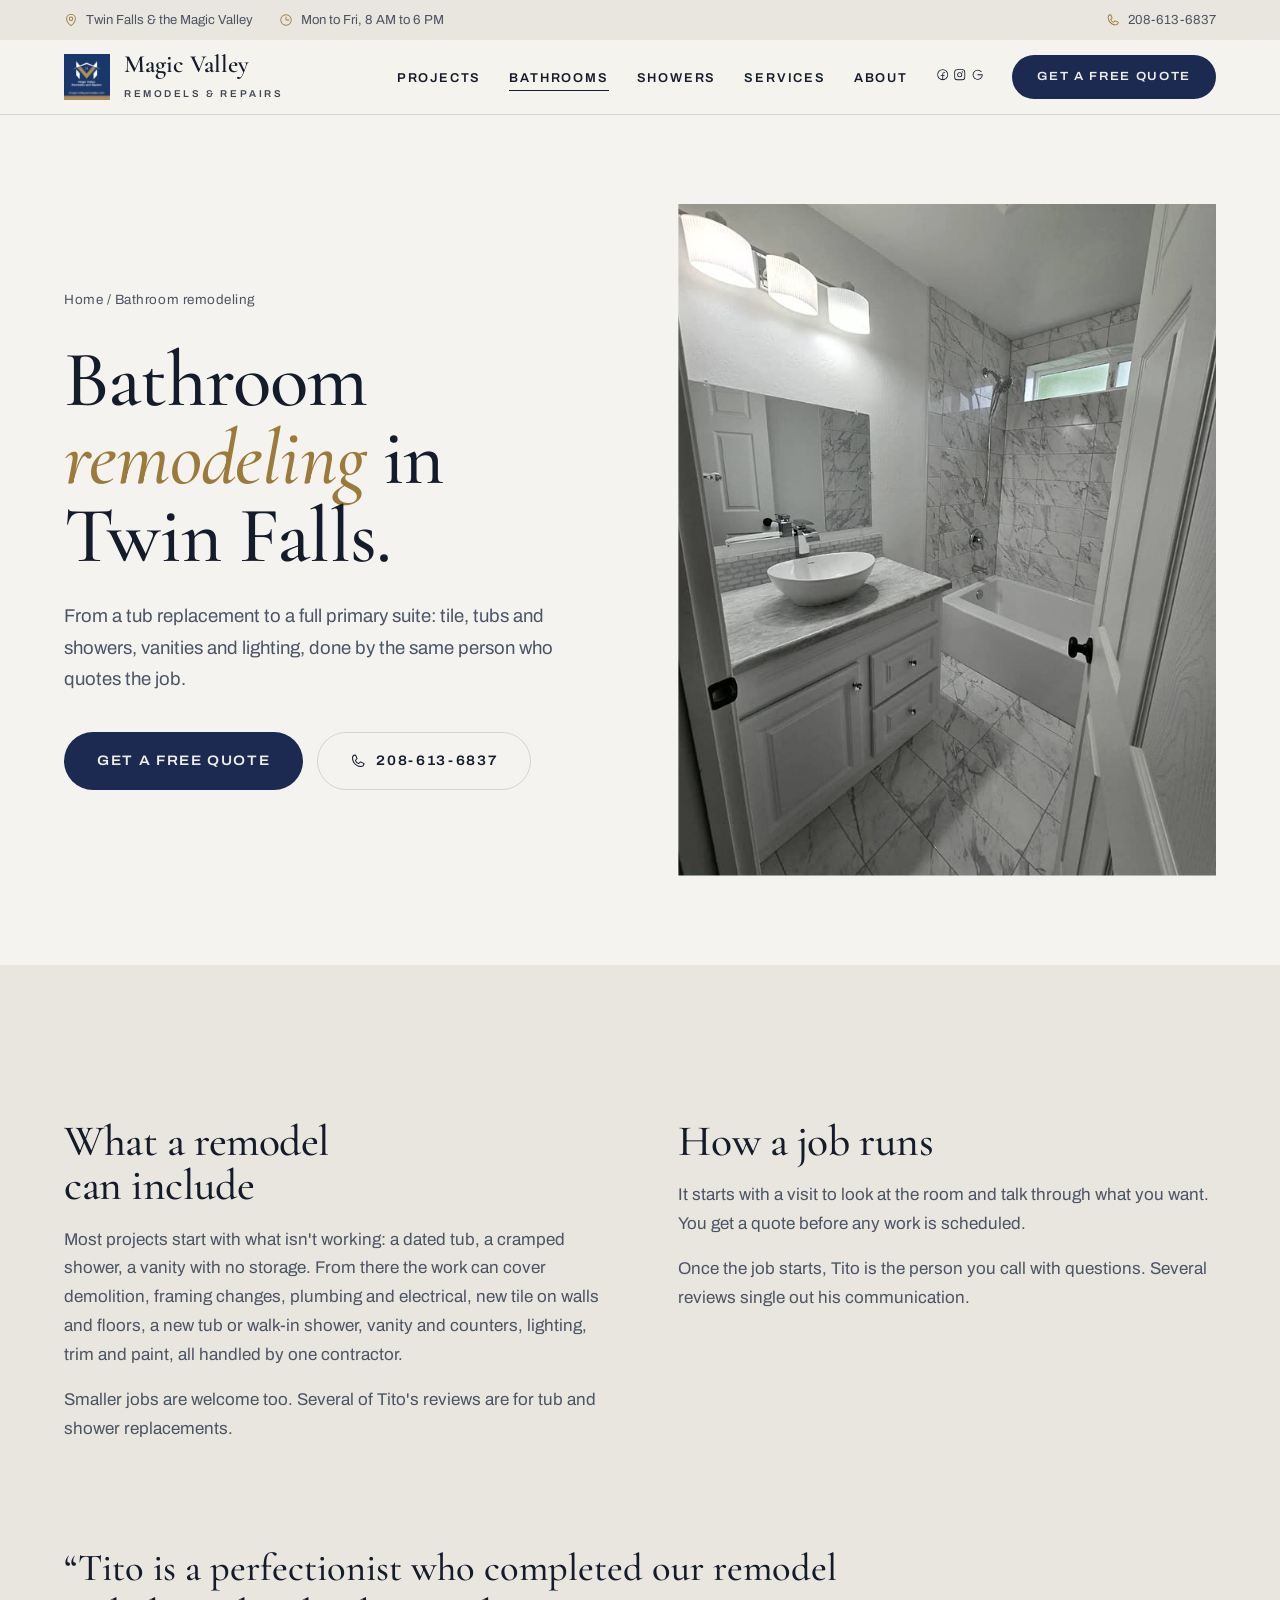
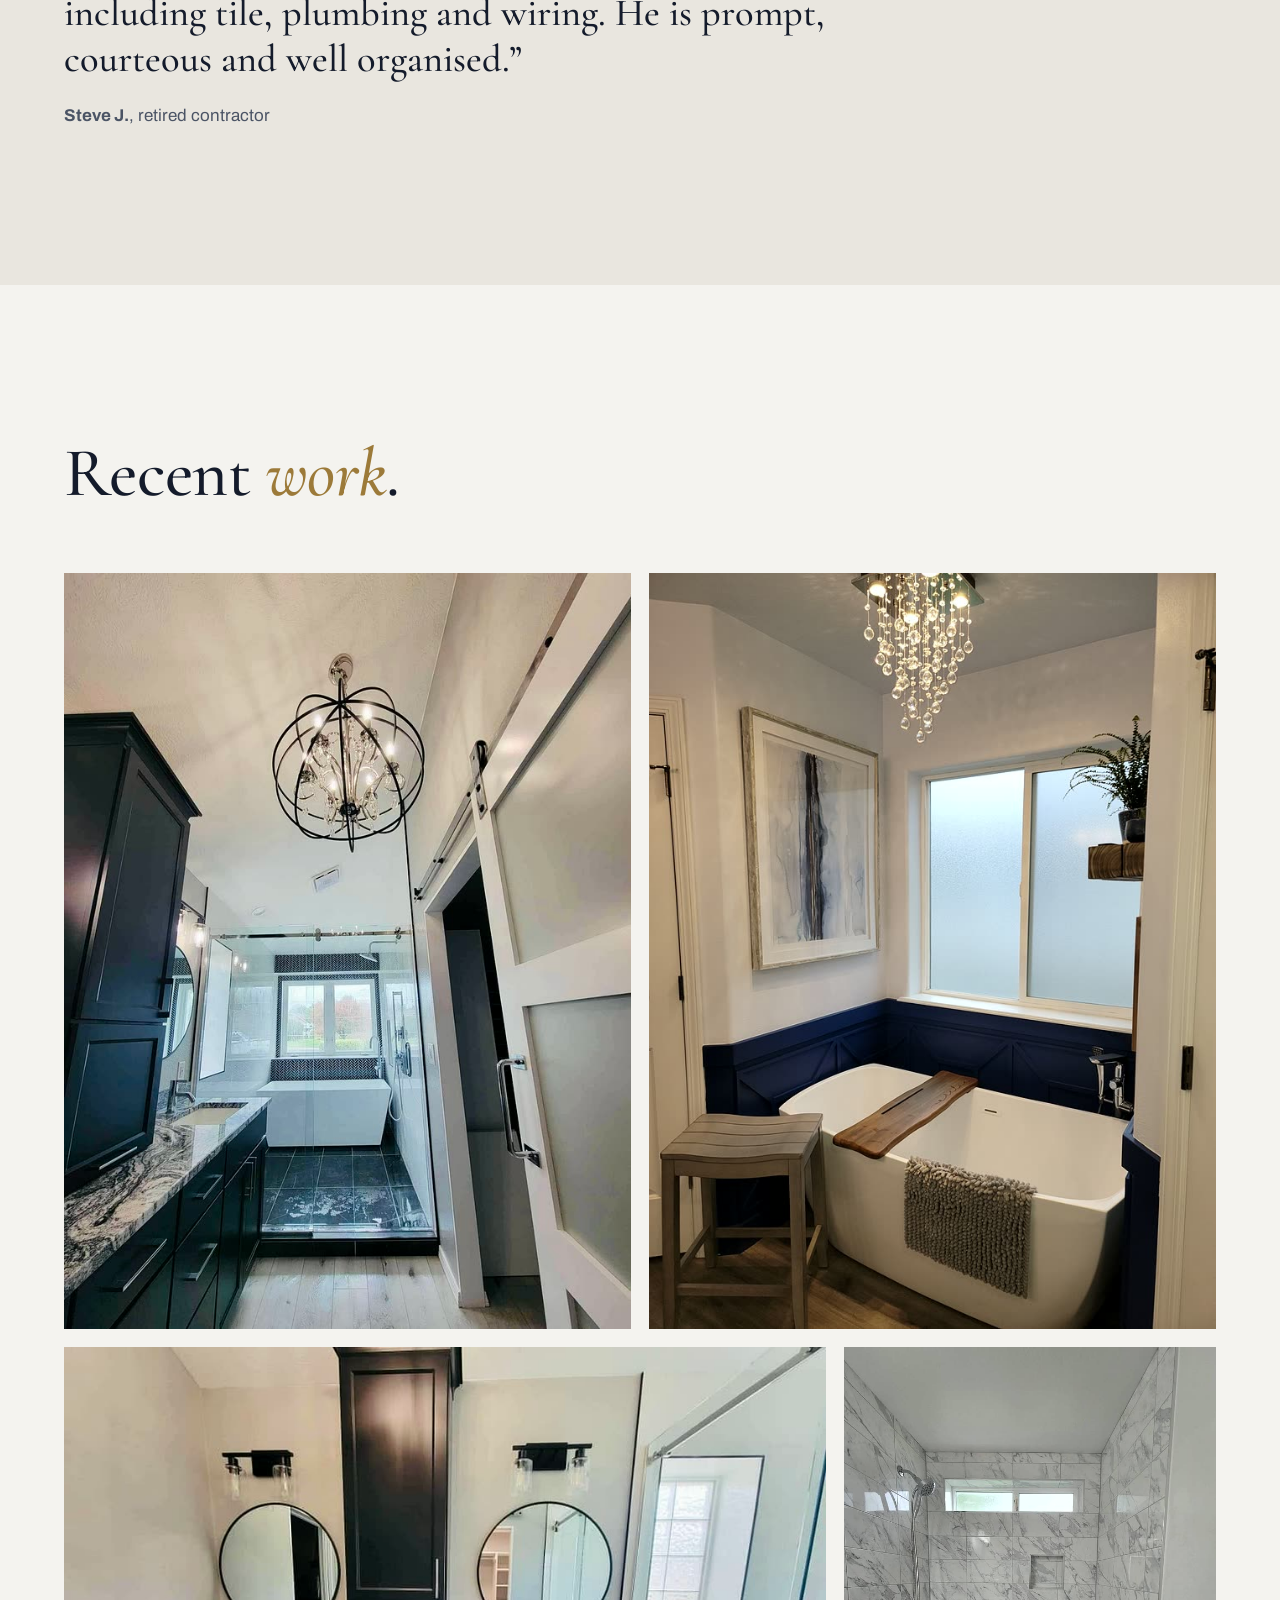
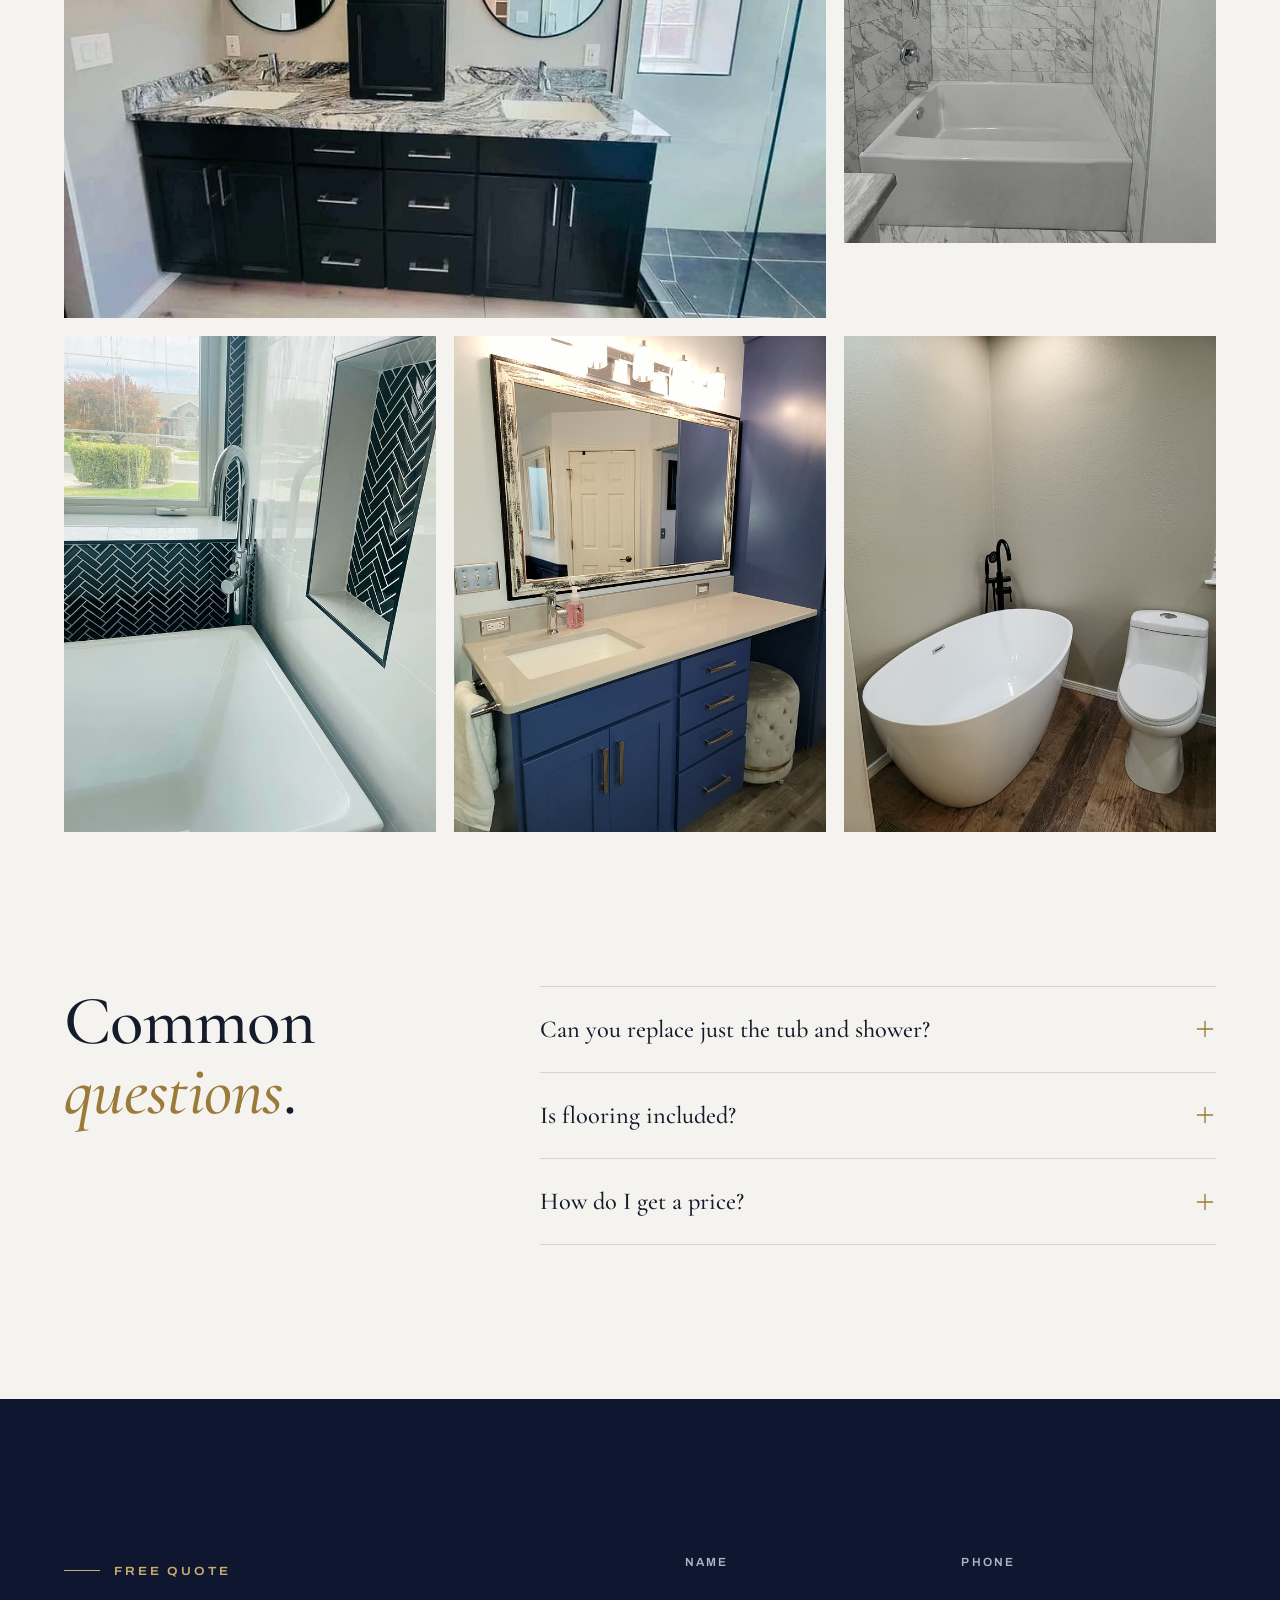
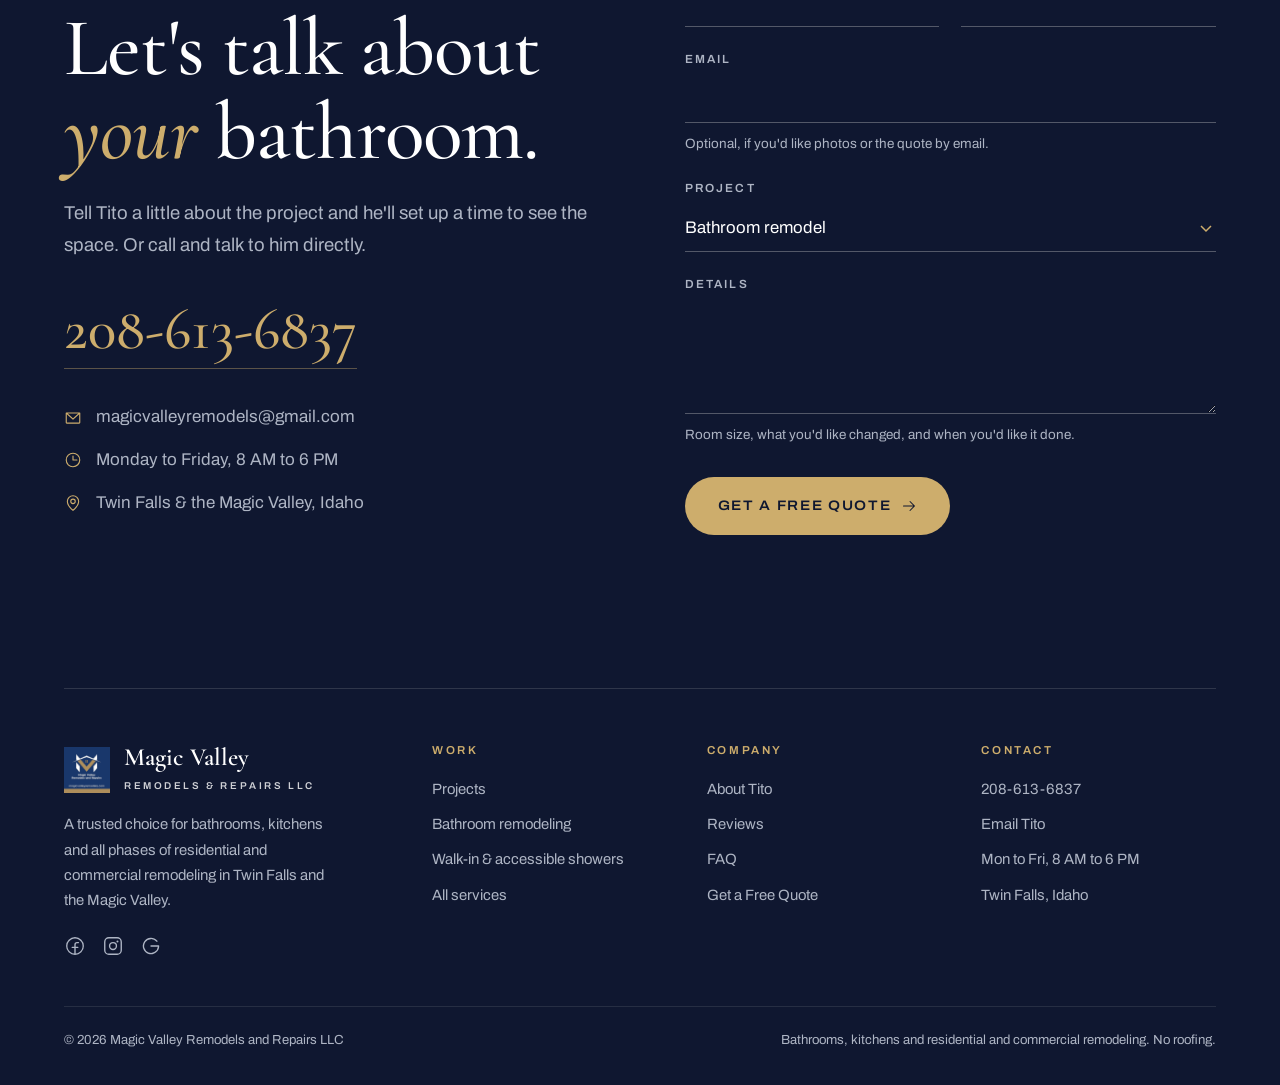
==== commit 9dafa9df: "Tito portrait, social links in menu, all-remodeling services copy: bathroom-remodeling/index.html" ====
--- a/bathroom-remodeling/index.html
+++ b/bathroom-remodeling/index.html
@@ -42,6 +42,11 @@
       <li><a href="../walk-in-showers/">Showers</a></li>
       <li><a href="../#services">Services</a></li>
       <li><a href="../#about">About</a></li>
+      <li class="nav-soc">
+        <a href="https://www.facebook.com/magicvalleyremodelsandrepairs" target="_blank" rel="noopener" aria-label="Facebook"><svg class="icon" aria-hidden="true"><use href="../icons.svg#i-facebook-logo"/></svg></a>
+        <a href="https://www.instagram.com/magic_valley_remodels/" target="_blank" rel="noopener" aria-label="Instagram"><svg class="icon" aria-hidden="true"><use href="../icons.svg#i-instagram-logo"/></svg></a>
+        <a href="https://www.google.com/maps?cid=8080386999738490906" target="_blank" rel="noopener" aria-label="Google reviews"><svg class="icon" aria-hidden="true"><use href="../icons.svg#i-google-logo"/></svg></a>
+      </li>
       <li><a class="btn btn-navy" href="#quote">Get a Free Quote</a></li>
     </ul>
   </div></nav>
--- a/styles.css
+++ b/styles.css
@@ -217,6 +217,32 @@
 .svc-wide:hover .ph img { transform: scale(1.04); }
 .svc-wide p { margin-top: 16px; color: var(--ink-soft); }
 .svc-note { margin-top: clamp(40px, 5vw, 64px); padding-top: 24px; border-top: 1px solid var(--line); color: var(--ink-soft); font-size: .95rem; }
+
+/* ---------- complete remodels: every trade ---------- */
+.trades-sec { background: var(--navy-deep); color: var(--on-dark); }
+.trades-sec h2 em { color: var(--gold-soft); }
+.trades-sec .label { color: var(--gold-soft); }
+.trades-sec .lead { color: var(--on-dark-soft); }
+.trades-head { display: grid; grid-template-columns: minmax(0, 1fr) minmax(0, 1fr); gap: 40px; align-items: end; margin-bottom: clamp(56px, 7vw, 96px); }
+.trades-head .lead { justify-self: end; }
+.trades { display: grid; grid-template-columns: repeat(4, minmax(0, 1fr)); gap: clamp(36px, 4vw, 56px) clamp(24px, 3vw, 48px); }
+.trade { border-top: 1px solid rgba(241, 239, 233, .2); padding-top: 26px; }
+.trade .num { font-family: var(--sans); font-size: .74rem; font-weight: 600; letter-spacing: .2em; color: var(--gold-soft); }
+.trade h3 { margin-top: 14px; font-size: clamp(1.7rem, 2.2vw, 2.15rem); }
+.trade p { margin-top: 10px; color: var(--on-dark-soft); font-size: .98rem; }
+.trades-foot { margin-top: clamp(48px, 6vw, 80px); padding-top: 24px; border-top: 1px solid rgba(241, 239, 233, .2); color: var(--on-dark-soft); font-size: .95rem; max-width: none; }
+
+/* ---------- more than bathrooms ---------- */
+.beyond-grid { display: grid; grid-template-columns: minmax(0, 1fr) minmax(0, 1fr); gap: clamp(40px, 7vw, 120px); align-items: center; }
+.beyond .ph { background: var(--stone); }
+.beyond .ph img { display: block; width: 100%; height: auto; }
+.beyond h2 { font-size: clamp(2.5rem, 4.6vw, 4.4rem); }
+.beyond .lead { margin-top: 24px; }
+.beyond-list { list-style: none; margin: 32px 0 38px; }
+.beyond-list li { display: grid; grid-template-columns: minmax(0, 13rem) minmax(0, 1fr); gap: 20px; padding: 16px 0; border-bottom: 1px solid var(--line); }
+.beyond-list li:first-child { border-top: 1px solid var(--line); }
+.beyond-list b { font-family: var(--serif); font-size: 1.4rem; font-weight: 600; line-height: 1.15; }
+.beyond-list span { color: var(--ink-soft); font-size: .98rem; }
 
 /* ---------- process ---------- */
 .steps { margin-top: clamp(56px, 7vw, 96px); display: grid; grid-template-columns: repeat(3, minmax(0, 1fr)); gap: clamp(28px, 4vw, 64px); counter-reset: s; }
@@ -359,11 +385,14 @@
 /* ---------- responsive ---------- */
 @media (max-width: 1060px) {
   .creds { grid-template-columns: 1fr 1fr; gap: 36px 24px; }
+  .trades { grid-template-columns: 1fr 1fr; }
   .foot { grid-template-columns: 1fr 1fr; }
 }
 @media (max-width: 900px) {
   .intro-grid, .svc-head, .ba-grid, .about-grid, .faq-grid, .cta-grid, .proj-head, .split-hero, .prose { grid-template-columns: 1fr; }
   .svc-head p { justify-self: start; }
+  .trades-head, .beyond-grid { grid-template-columns: 1fr; }
+  .trades-head .lead { justify-self: start; }
   .fp { grid-template-columns: 1fr; }
   .fp .ph, .fp .txt, .fp-a .ph-2 { grid-column: 1 / -1 !important; grid-row: auto !important; }
   .fp-a .ph-2 { display: none; }
@@ -379,6 +408,8 @@
 @media (max-width: 560px) {
   body { font-size: 1rem; }
   .form .row { grid-template-columns: 1fr; }
+  .trades { grid-template-columns: 1fr; }
+  .beyond-list li { grid-template-columns: 1fr; gap: 4px; }
   .form .btn { justify-self: stretch; }
   .foot { grid-template-columns: 1fr; }
   .gal .p, .gal .big { grid-column: span 12; }
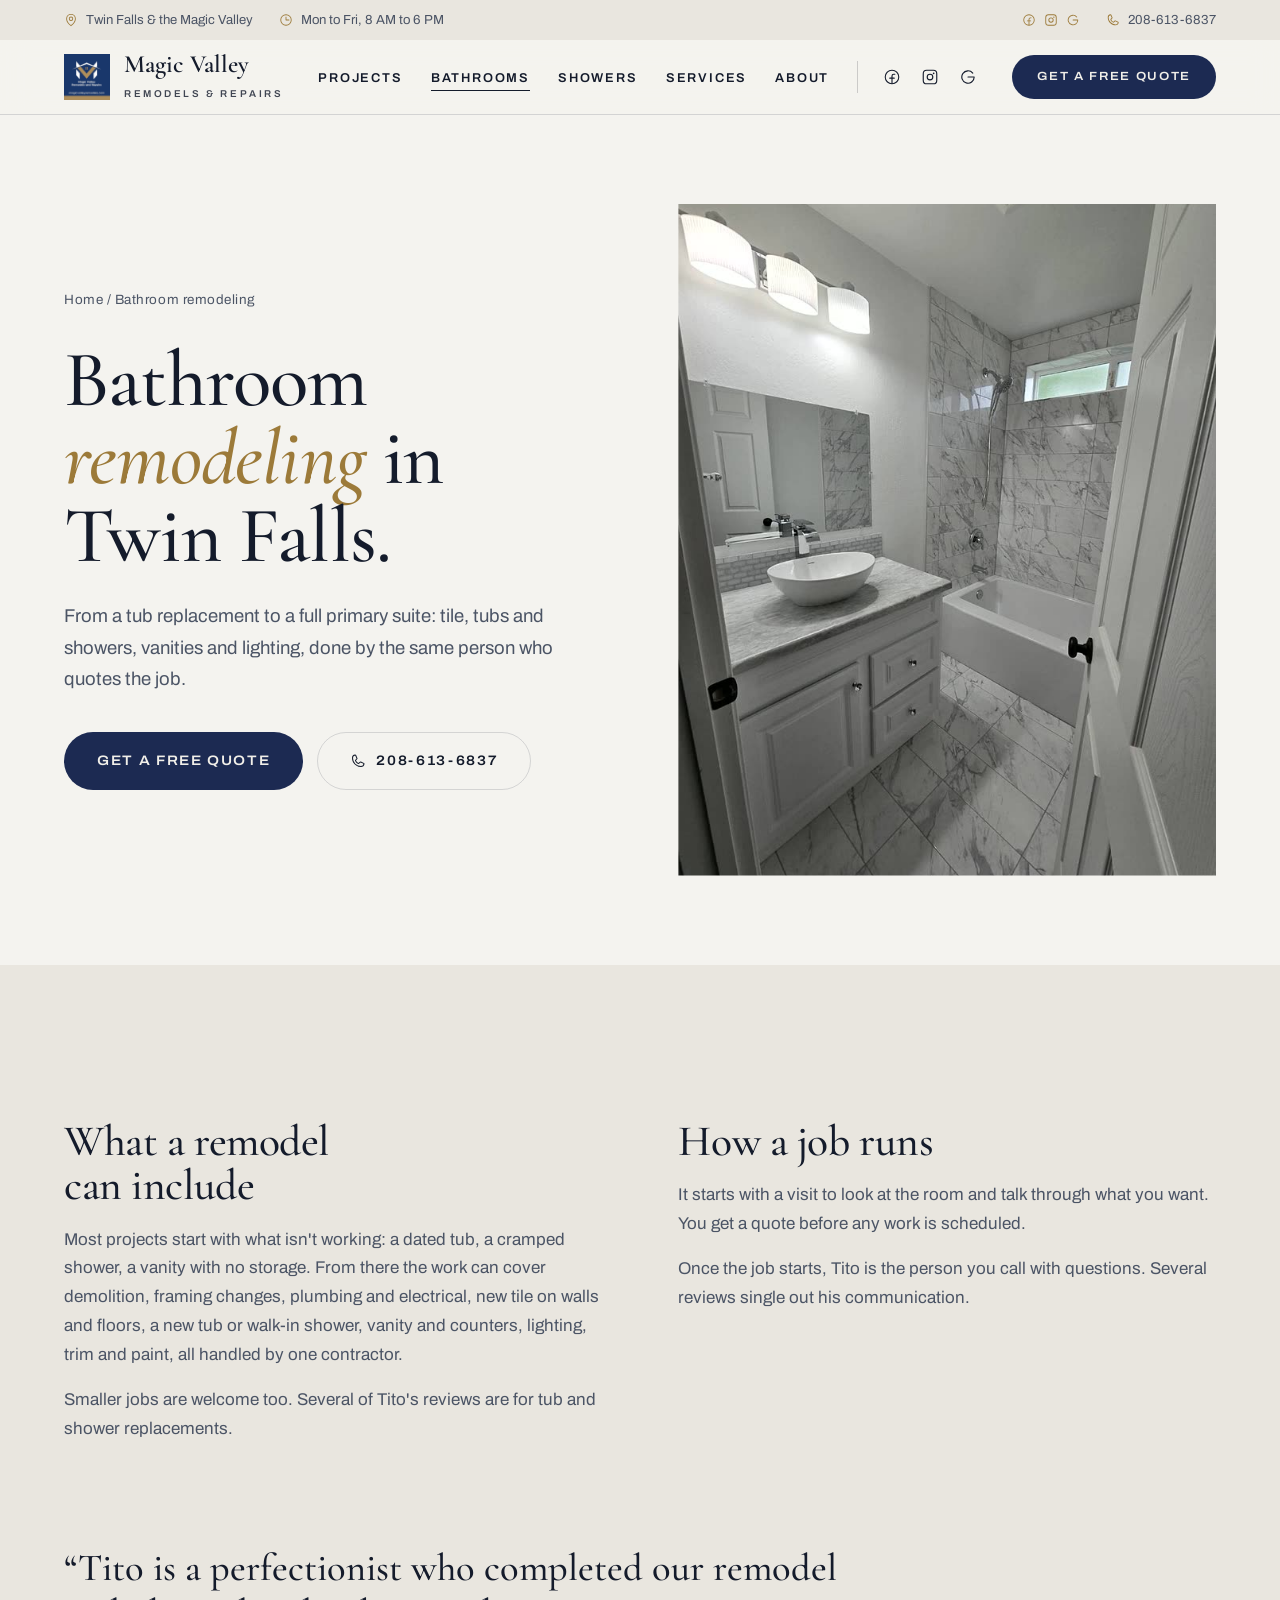
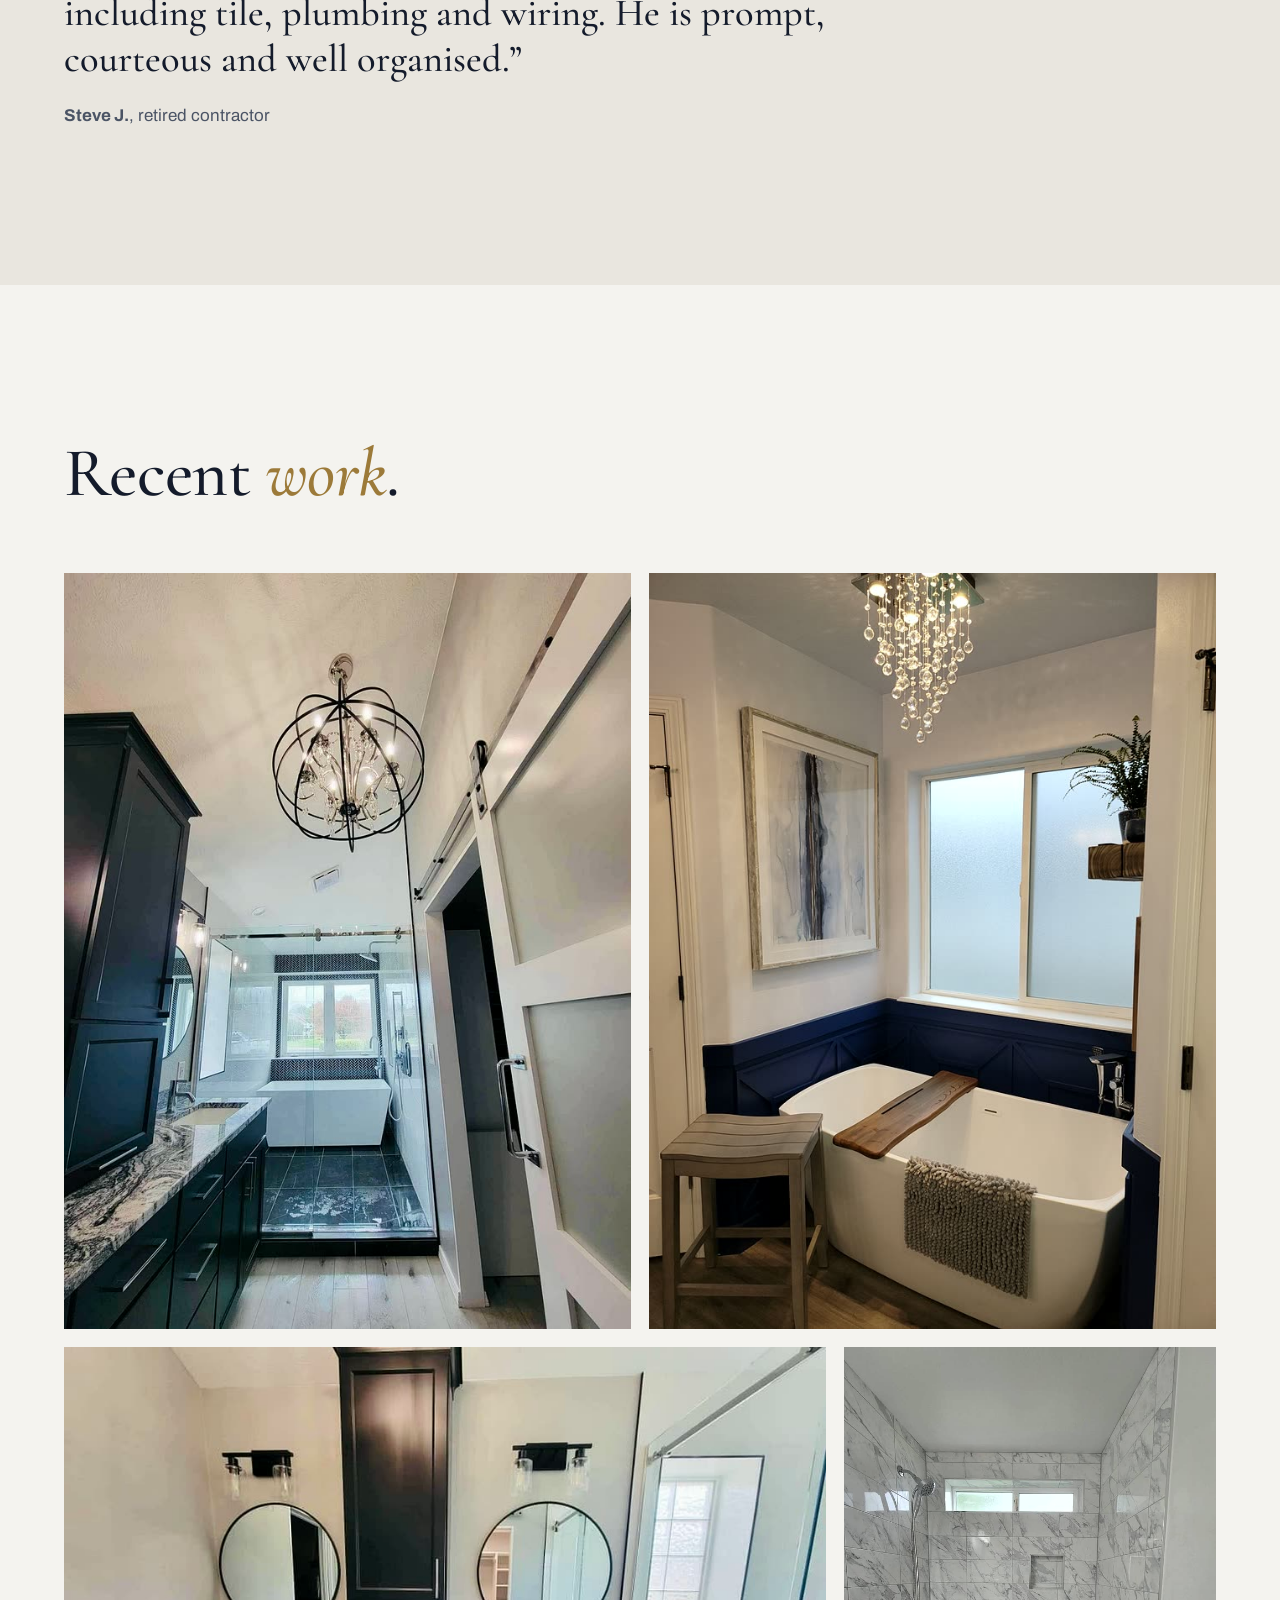
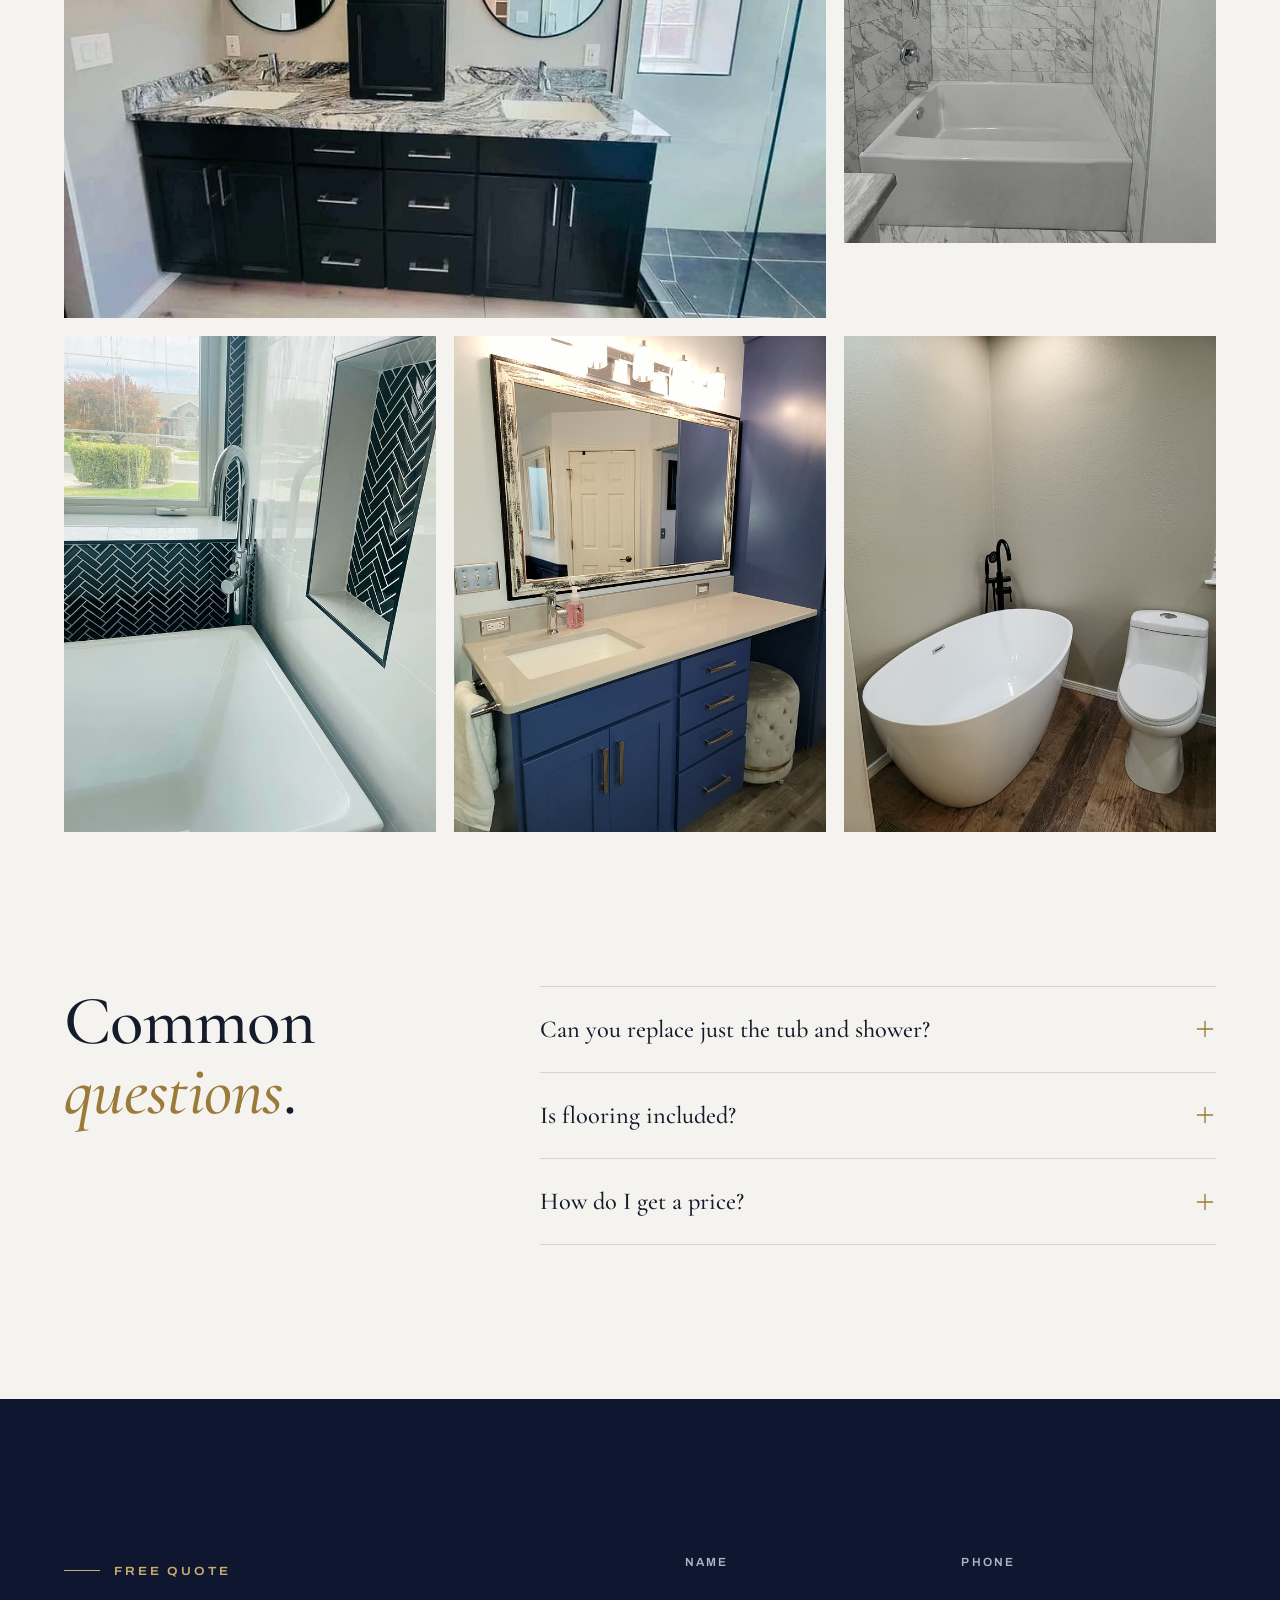
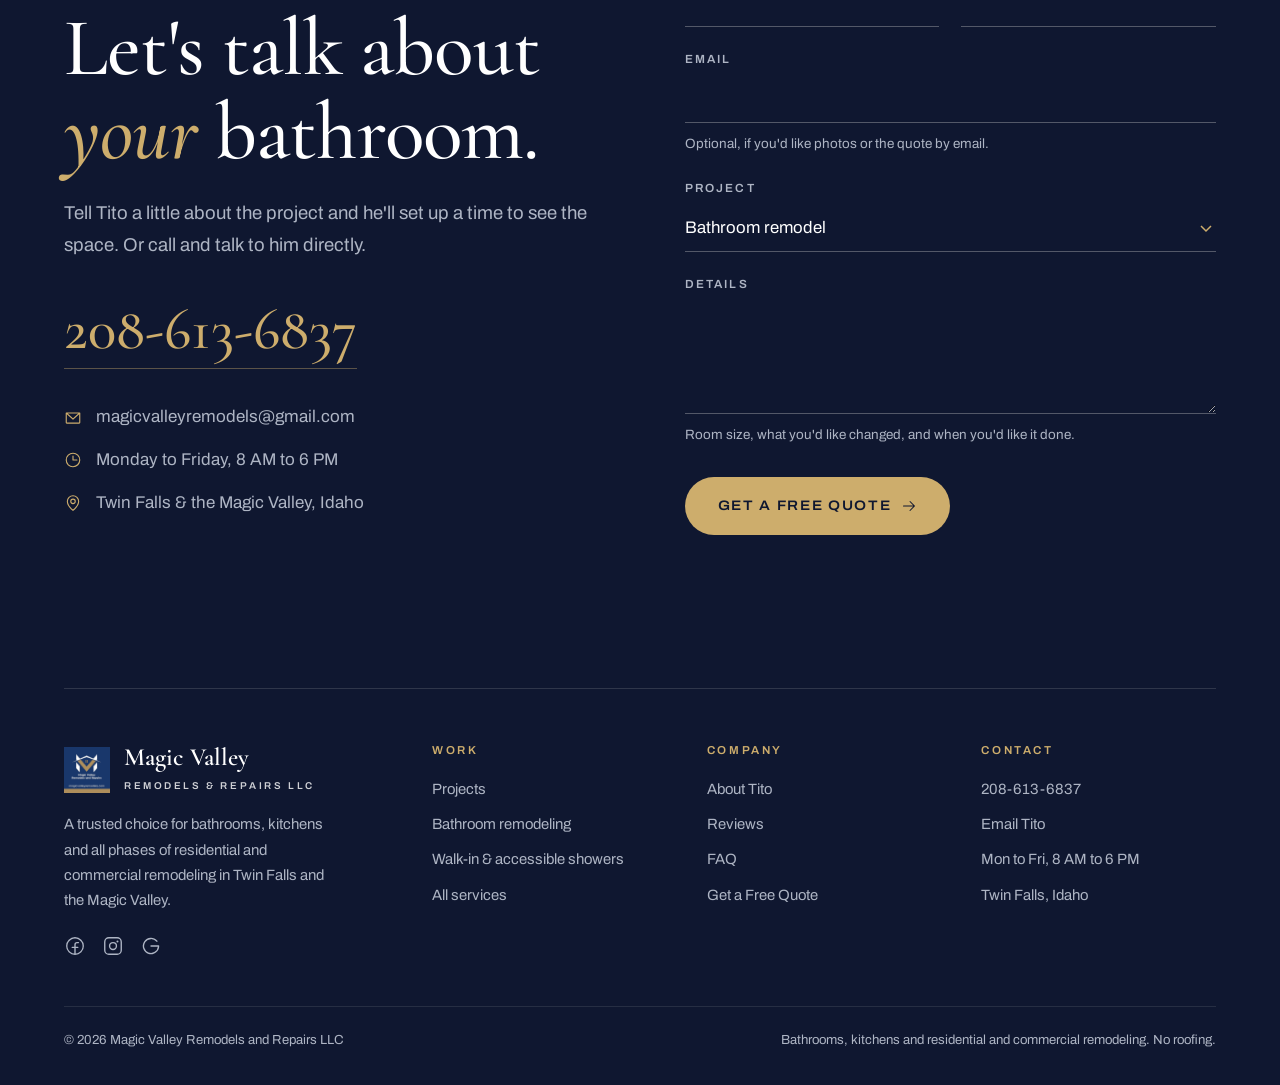
==== commit 82ea94de: "Social icons in top bar on phones and tablets: bathroom-remodeling/index.html" ====
--- a/bathroom-remodeling/index.html
+++ b/bathroom-remodeling/index.html
@@ -28,7 +28,14 @@
 <body class="page">
   <div class="util"><div class="wrap">
     <div class="grp"><span><svg class="icon" aria-hidden="true"><use href="../icons.svg#i-map-pin"/></svg>Twin Falls &amp; the Magic Valley</span><span class="hide-sm"><svg class="icon" aria-hidden="true"><use href="../icons.svg#i-clock"/></svg>Mon to Fri, 8 AM to 6 PM</span></div>
-    <a href="tel:+12086136837"><svg class="icon" aria-hidden="true"><use href="../icons.svg#i-phone"/></svg>208-613-6837</a>
+    <div class="grp util-r">
+      <span class="util-soc">
+        <a href="https://www.facebook.com/magicvalleyremodelsandrepairs" target="_blank" rel="noopener" aria-label="Facebook"><svg class="icon" aria-hidden="true"><use href="../icons.svg#i-facebook-logo"/></svg></a>
+        <a href="https://www.instagram.com/magic_valley_remodels/" target="_blank" rel="noopener" aria-label="Instagram"><svg class="icon" aria-hidden="true"><use href="../icons.svg#i-instagram-logo"/></svg></a>
+        <a href="https://www.google.com/maps?cid=8080386999738490906" target="_blank" rel="noopener" aria-label="Google reviews"><svg class="icon" aria-hidden="true"><use href="../icons.svg#i-google-logo"/></svg></a>
+      </span>
+      <a href="tel:+12086136837"><svg class="icon" aria-hidden="true"><use href="../icons.svg#i-phone"/></svg>208-613-6837</a>
+    </div>
   </div></div>
   <nav class="nav" id="nav" aria-label="Main"><div class="wrap">
     <a class="brand" href="../" aria-label="Magic Valley Remodels and Repairs, home">
--- a/styles.css
+++ b/styles.css
@@ -90,6 +90,11 @@
 .links a:not(.btn)::after { content: ""; position: absolute; left: 0; right: 0; bottom: 0; height: 1px; background: currentColor; transform: scaleX(0); transform-origin: right; transition: transform .45s var(--ease); }
 .links a:not(.btn):hover::after, .links a[aria-current="page"]::after { transform: scaleX(1); transform-origin: left; }
 .links .btn { padding: 15px 24px; font-size: .74rem; letter-spacing: .14em; }
+.links .nav-soc { display: flex; align-items: center; gap: 6px; padding-left: clamp(10px, 1.4vw, 22px); border-left: 1px solid currentColor; border-color: rgba(127, 127, 127, .35); }
+.links .nav-soc a { display: grid; place-items: center; width: 32px; height: 32px; padding: 0; border-radius: 50%; transition: background-color .3s, color .3s; }
+.links .nav-soc a::after { display: none; }
+.links .nav-soc a:hover { background: rgba(127, 127, 127, .18); }
+.links .nav-soc .icon { width: 18px; height: 18px; }
 .nav:not(.solid) .links .btn-navy { background: rgba(255,255,255,.12); border-color: rgba(255,255,255,.5); }
 .menu-btn { display: none; width: 48px; height: 48px; border: 0; background: none; color: inherit; cursor: pointer; place-items: center; }
 .menu-btn .icon { width: 28px; height: 28px; }
@@ -102,6 +107,8 @@
   .links.open { opacity: 1; visibility: visible; transform: none; }
   .links li a:not(.btn) { display: block; padding: 18px 2px; border-bottom: 1px solid var(--line); font-size: .9rem; }
   .links .btn { margin-top: 20px; width: 100%; padding: 18px; }
+  .links .nav-soc { border-left: 0; padding: 18px 0 0; gap: 12px; }
+  .links li.nav-soc a:not(.btn) { display: grid; width: 44px; height: 44px; padding: 0; border: 1px solid var(--line); }
   .nav:not(.solid) .links .btn-navy { background: var(--navy); }
   .util .grp span:not(:first-child) { display: none; }
 }
@@ -294,6 +301,10 @@
 .about .ph { aspect-ratio: 4 / 5; overflow: hidden; }
 .about .ph img { width: 100%; height: 112%; object-fit: cover; }
 .about p { margin-top: 20px; color: var(--ink-soft); }
+.about .ph-portrait { aspect-ratio: 672 / 678; background: #000; }
+.about .ph-portrait img { height: 100%; animation: none !important; }
+.kinds { list-style: none; display: flex; flex-wrap: wrap; gap: 10px; margin: calc(-1 * clamp(24px, 3vw, 48px)) 0 clamp(48px, 6vw, 80px); }
+.kinds li { padding: 10px 18px; border: 1px solid var(--line); border-radius: 999px; font-size: .82rem; font-weight: 600; letter-spacing: .08em; text-transform: uppercase; color: var(--ink); background: var(--paper); }
 
 /* ---------- FAQ ---------- */
 .faq-grid { display: grid; grid-template-columns: minmax(0, 4fr) minmax(0, 7fr); gap: clamp(40px, 7vw, 120px); align-items: start; }
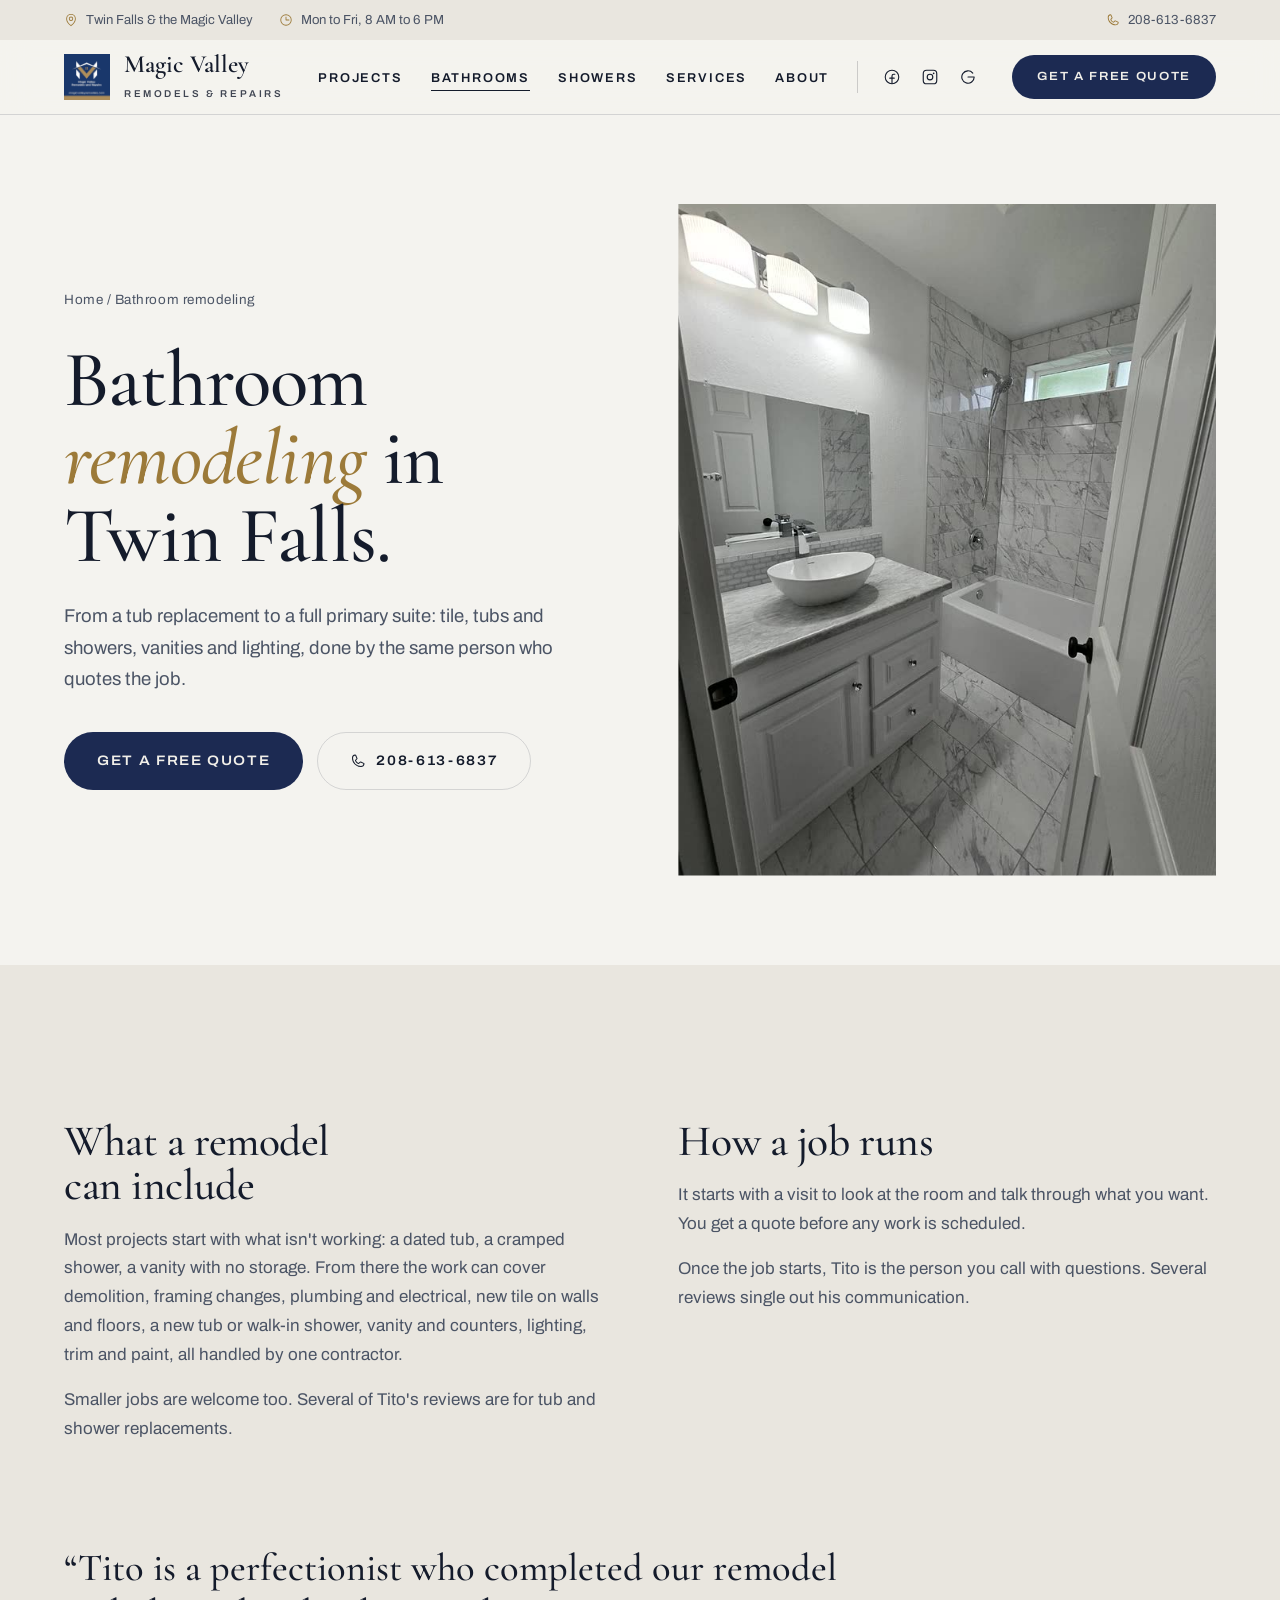
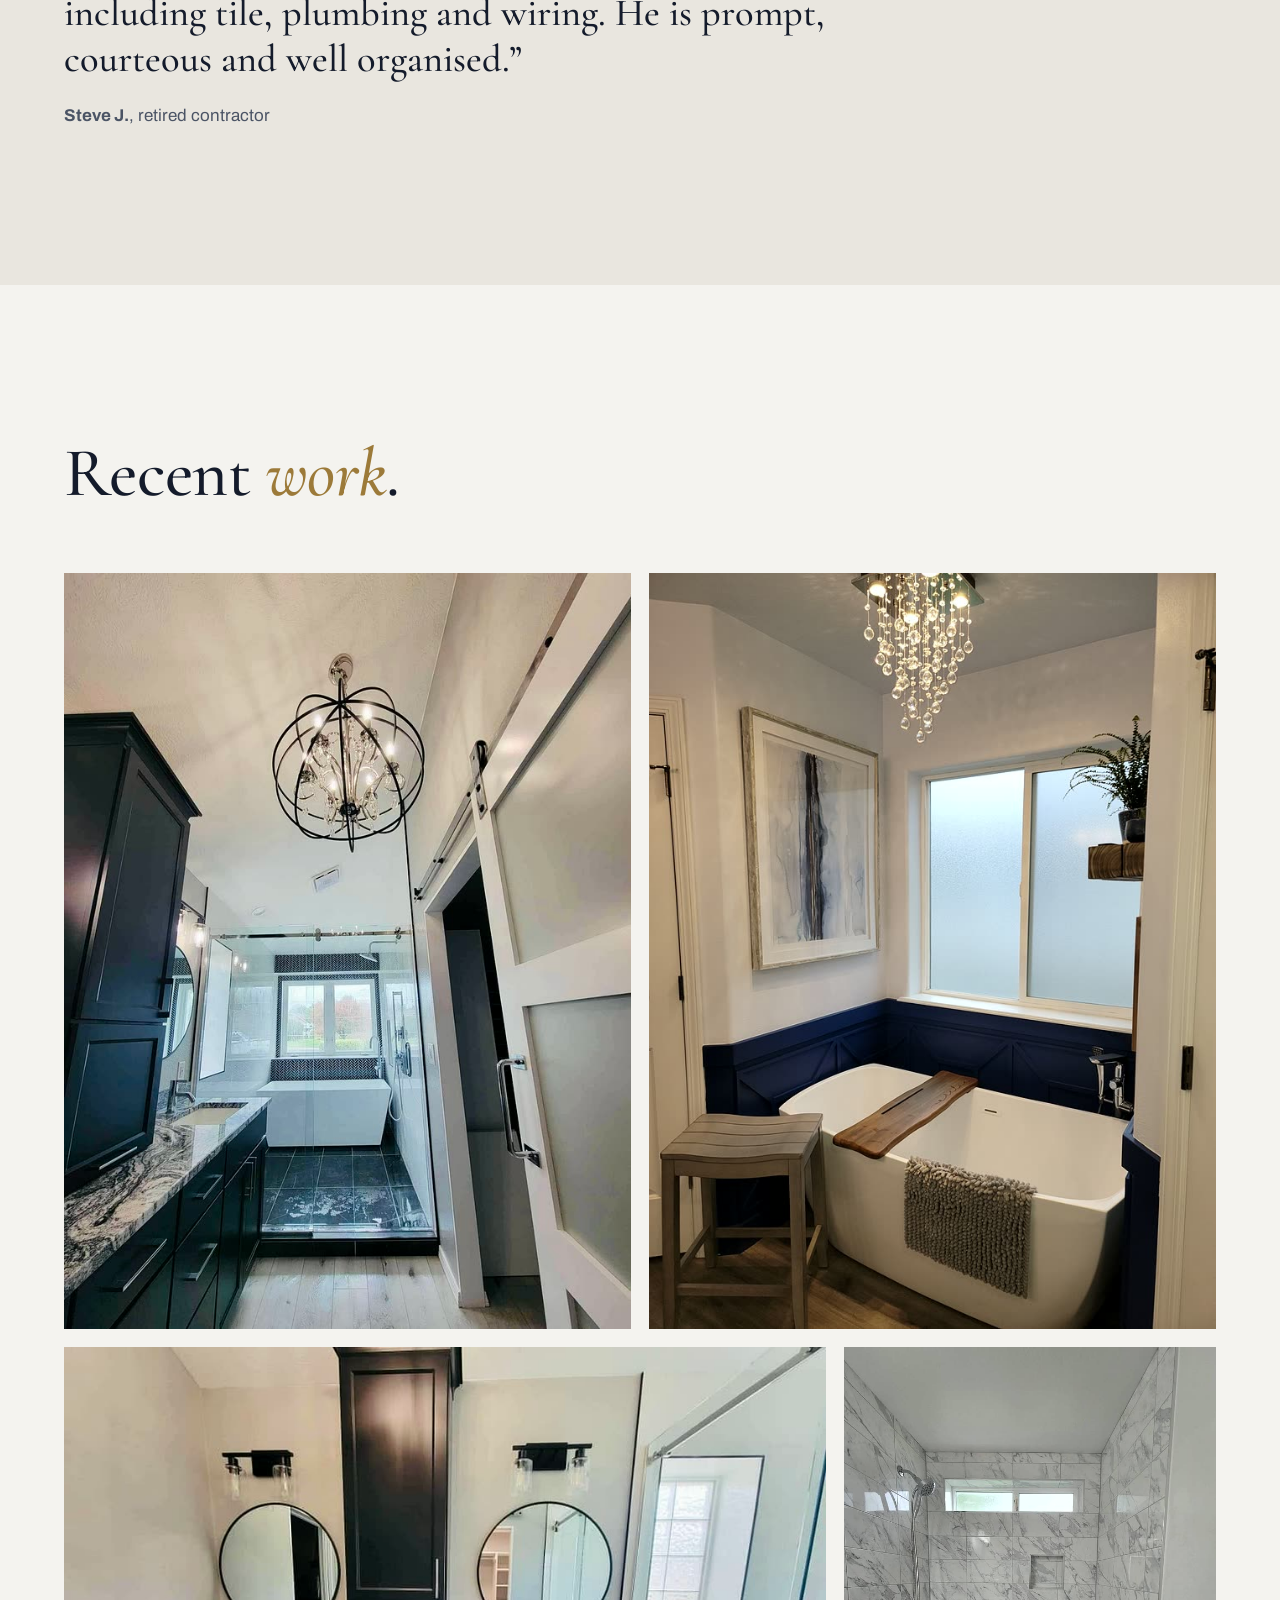
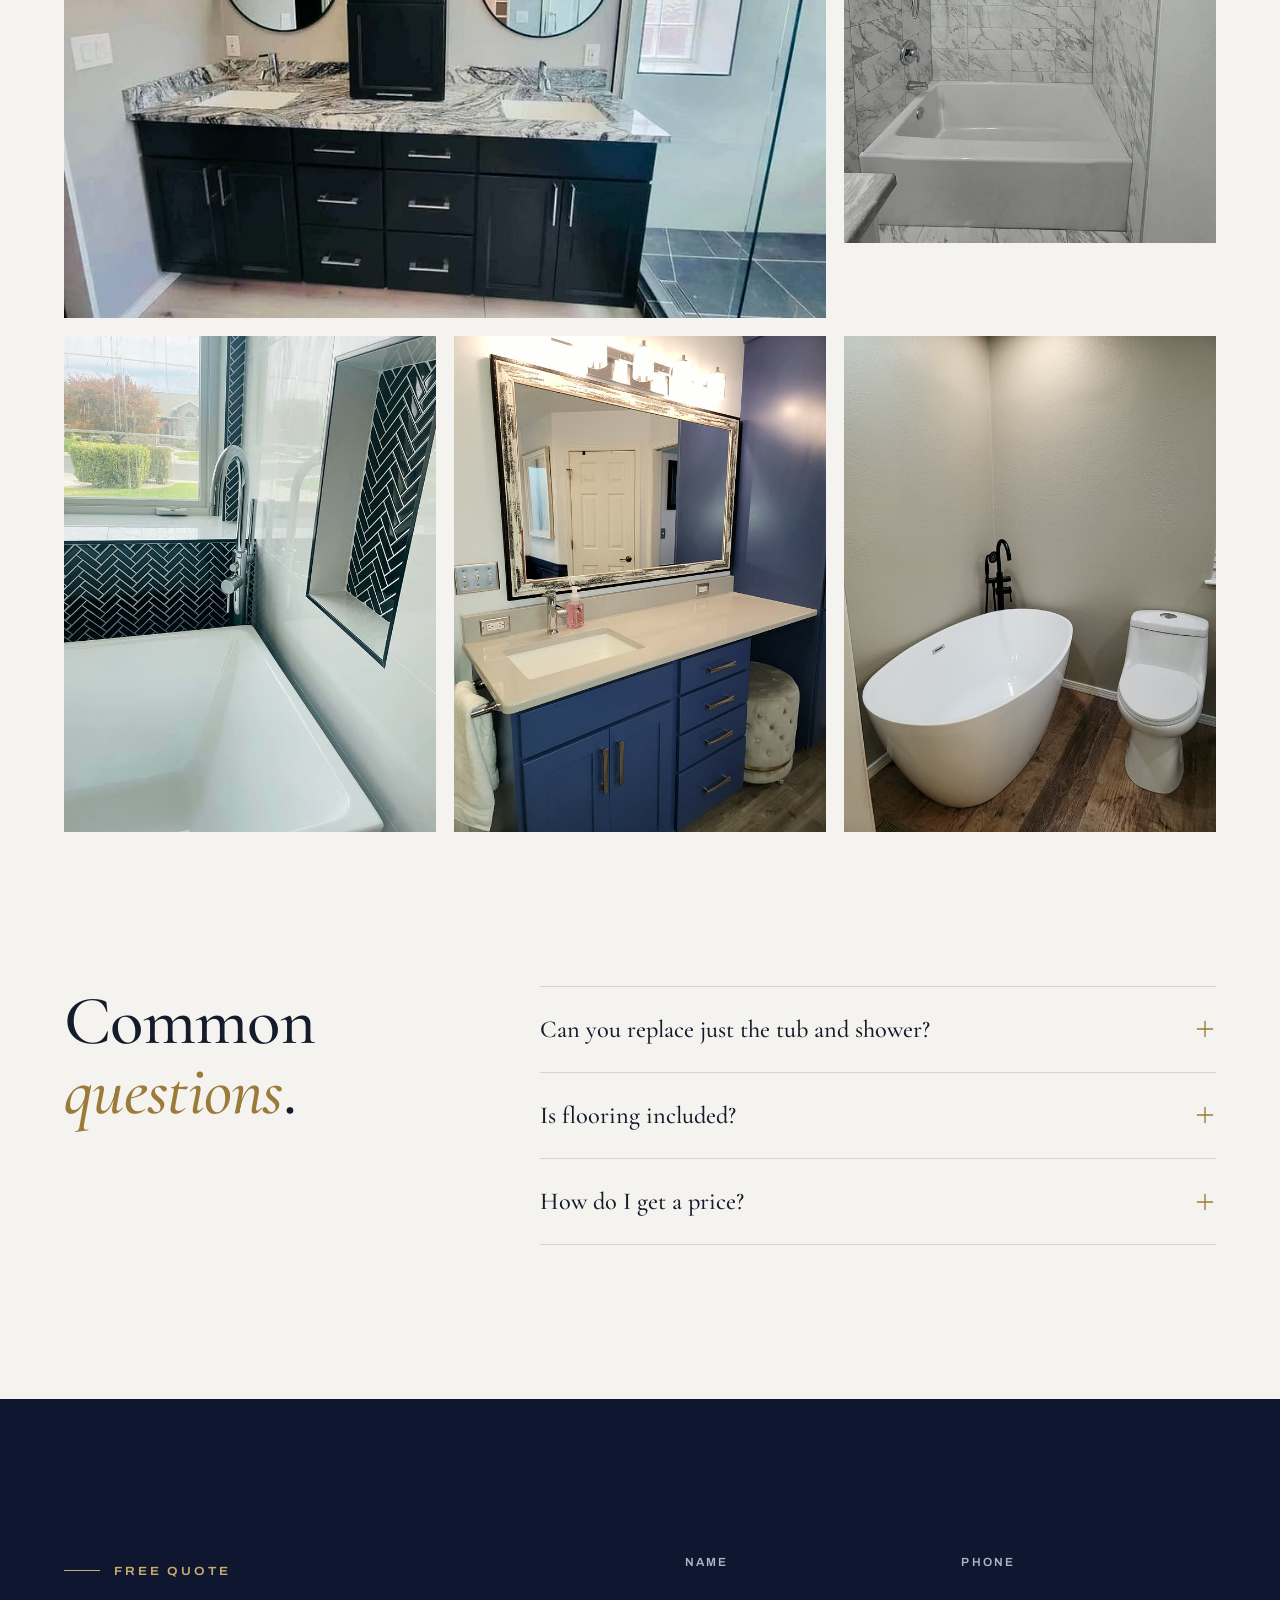
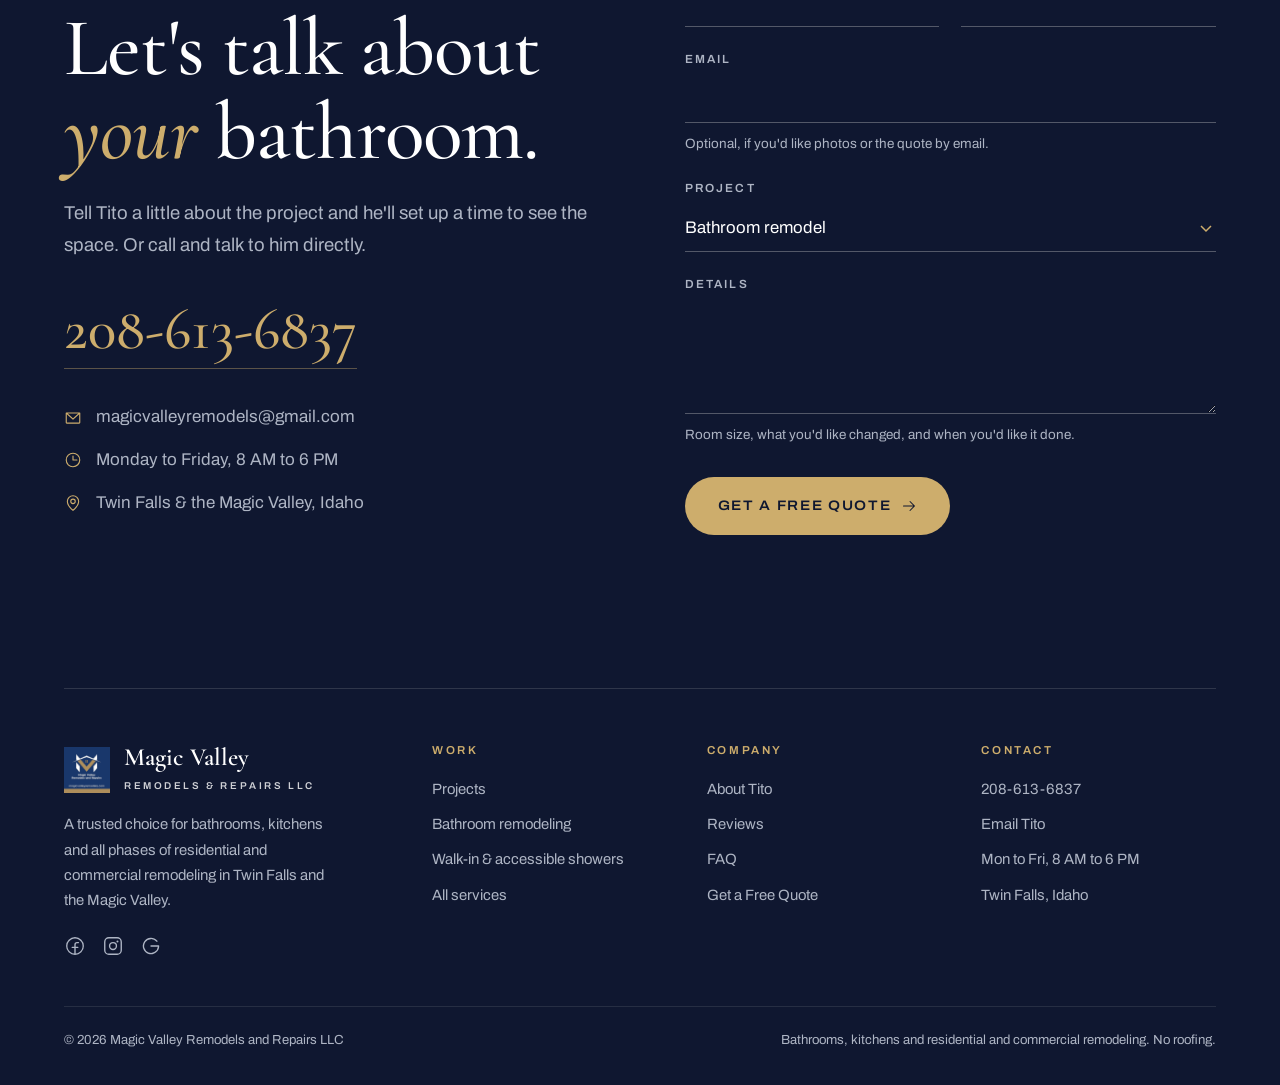
==== commit 77535db1: "Move site to magicvalleyremodels.com: bathroom-remodeling/index.html" ====
--- a/bathroom-remodeling/index.html
+++ b/bathroom-remodeling/index.html
@@ -5,13 +5,13 @@
   <meta name="viewport" content="width=device-width, initial-scale=1.0">
   <title>Bathroom Remodeling in Twin Falls, ID | Magic Valley Remodels</title>
   <meta name="description" content="Primary suites, full bathroom remodels and tub replacements in Twin Falls and the Magic Valley by Tito Herrera, remodeling since 2003. 5.0 on Google. Free quotes: 208-613-6837.">
-  <link rel="canonical" href="https://gcwebdesigner1-sudo.github.io/magic-valley-remodels/bathroom-remodeling/">
+  <link rel="canonical" href="https://magicvalleyremodels.com/bathroom-remodeling/">
   <meta property="og:type" content="website">
   <meta property="og:site_name" content="Magic Valley Remodels &amp; Repairs">
   <meta property="og:title" content="Bathroom Remodeling in Twin Falls, ID | Magic Valley Remodels">
   <meta property="og:description" content="Primary suites, full bathroom remodels and tub replacements in Twin Falls and the Magic Valley by Tito Herrera, remodeling since 2003. 5.0 on Google. Free quotes: 208-613-6837.">
-  <meta property="og:image" content="https://gcwebdesigner1-sudo.github.io/magic-valley-remodels/img/vanity-tub.jpg">
-  <meta property="og:url" content="https://gcwebdesigner1-sudo.github.io/magic-valley-remodels/bathroom-remodeling/">
+  <meta property="og:image" content="https://magicvalleyremodels.com/img/vanity-tub.jpg">
+  <meta property="og:url" content="https://magicvalleyremodels.com/bathroom-remodeling/">
   <meta name="twitter:card" content="summary_large_image">
   <meta name="theme-color" content="#0f1730">
   <meta name="geo.region" content="US-ID">
@@ -21,8 +21,8 @@
   <link rel="preload" href="../fonts/archivo-latin.woff2" as="font" type="font/woff2" crossorigin>
   <link rel="stylesheet" href="../styles.css">
   <script>document.documentElement.classList.add('js')</script>
-  <script type="application/ld+json">{"@context": "https://schema.org", "@type": "Service", "name": "Bathroom remodeling", "serviceType": "Bathroom remodeling and tub replacement", "url": "https://gcwebdesigner1-sudo.github.io/magic-valley-remodels/bathroom-remodeling/", "provider": {"@id": "https://gcwebdesigner1-sudo.github.io/magic-valley-remodels/#business"}, "areaServed": [{"@type": "City", "name": "Twin Falls, Idaho"}, {"@type": "AdministrativeArea", "name": "Magic Valley, Idaho"}], "image": "https://gcwebdesigner1-sudo.github.io/magic-valley-remodels/img/vanity-tub.jpg"}</script>
-  <script type="application/ld+json">{"@context": "https://schema.org", "@type": "BreadcrumbList", "itemListElement": [{"@type": "ListItem", "position": 1, "name": "Home", "item": "https://gcwebdesigner1-sudo.github.io/magic-valley-remodels/"}, {"@type": "ListItem", "position": 2, "name": "Bathroom remodeling", "item": "https://gcwebdesigner1-sudo.github.io/magic-valley-remodels/bathroom-remodeling/"}]}</script>
+  <script type="application/ld+json">{"@context": "https://schema.org", "@type": "Service", "name": "Bathroom remodeling", "serviceType": "Bathroom remodeling and tub replacement", "url": "https://magicvalleyremodels.com/bathroom-remodeling/", "provider": {"@id": "https://magicvalleyremodels.com/#business"}, "areaServed": [{"@type": "City", "name": "Twin Falls, Idaho"}, {"@type": "AdministrativeArea", "name": "Magic Valley, Idaho"}], "image": "https://magicvalleyremodels.com/img/vanity-tub.jpg"}</script>
+  <script type="application/ld+json">{"@context": "https://schema.org", "@type": "BreadcrumbList", "itemListElement": [{"@type": "ListItem", "position": 1, "name": "Home", "item": "https://magicvalleyremodels.com/"}, {"@type": "ListItem", "position": 2, "name": "Bathroom remodeling", "item": "https://magicvalleyremodels.com/bathroom-remodeling/"}]}</script>
   <script type="application/ld+json">{"@context": "https://schema.org", "@type": "FAQPage", "mainEntity": [{"@type": "Question", "name": "Can you replace just the tub and shower?", "acceptedAnswer": {"@type": "Answer", "text": "Yes. Tub and shower replacements are a regular job, and several of Tito's reviews are for exactly that."}}, {"@type": "Question", "name": "Is flooring included?", "acceptedAnswer": {"@type": "Answer", "text": "Flooring goes in as part of most bathroom remodels, so it can be part of the same quote."}}, {"@type": "Question", "name": "How do I get a price?", "acceptedAnswer": {"@type": "Answer", "text": "Call 208-613-6837 or send the form below. Tito will look at the room and give you a quote before anything is scheduled."}}]}</script>
 </head>
 <body class="page">
--- a/styles.css
+++ b/styles.css
@@ -74,6 +74,12 @@
 .util span, .util a { display: inline-flex; align-items: center; gap: 8px; text-decoration: none; }
 .util .icon { width: 14px; height: 14px; color: var(--gold-soft); }
 .util .grp { display: flex; gap: 26px; }
+.util .util-r { align-items: center; gap: 20px; }
+.util .util-soc { gap: 4px; padding-right: 20px; border-right: 1px solid rgba(127, 127, 127, .35); }
+.util .util-soc a { display: grid; place-items: center; width: 26px; height: 26px; border-radius: 50%; transition: background-color .3s; }
+.util .util-soc a:hover { background: rgba(127, 127, 127, .2); }
+.util .util-soc .icon { width: 15px; height: 15px; color: currentColor; }
+@media (min-width: 1061px) { .util .util-soc { display: none; } }
 .page .util { position: relative; color: var(--ink-soft); background: var(--stone); border-bottom: 0; }
 .page .util .icon { color: var(--gold); }
 
@@ -112,7 +118,7 @@
   .nav:not(.solid) .links .btn-navy { background: var(--navy); }
   .util .grp span:not(:first-child) { display: none; }
 }
-@media (max-width: 560px) { .util .grp .hide-sm { display: none; } .brand .bn { font-size: 1.3rem; } }
+@media (max-width: 560px) { .util .grp .hide-sm { display: none; } .util .util-r { gap: 12px; } .util .util-soc { padding-right: 12px; gap: 0; } .util .grp:first-child span { font-size: 0; gap: 0; } .util .grp:first-child span::after { content: "Twin Falls, ID"; font-size: .78rem; margin-left: 6px; } .brand .bn { font-size: 1.3rem; } }
 
 /* ---------- hero: split on wide screens (copy left, whole photo right); full-bleed on phones ---------- */
 .hero { position: relative; height: 100vh; height: 100svh; min-height: 640px; overflow: hidden; color: #fff; background: var(--navy-deep); }
